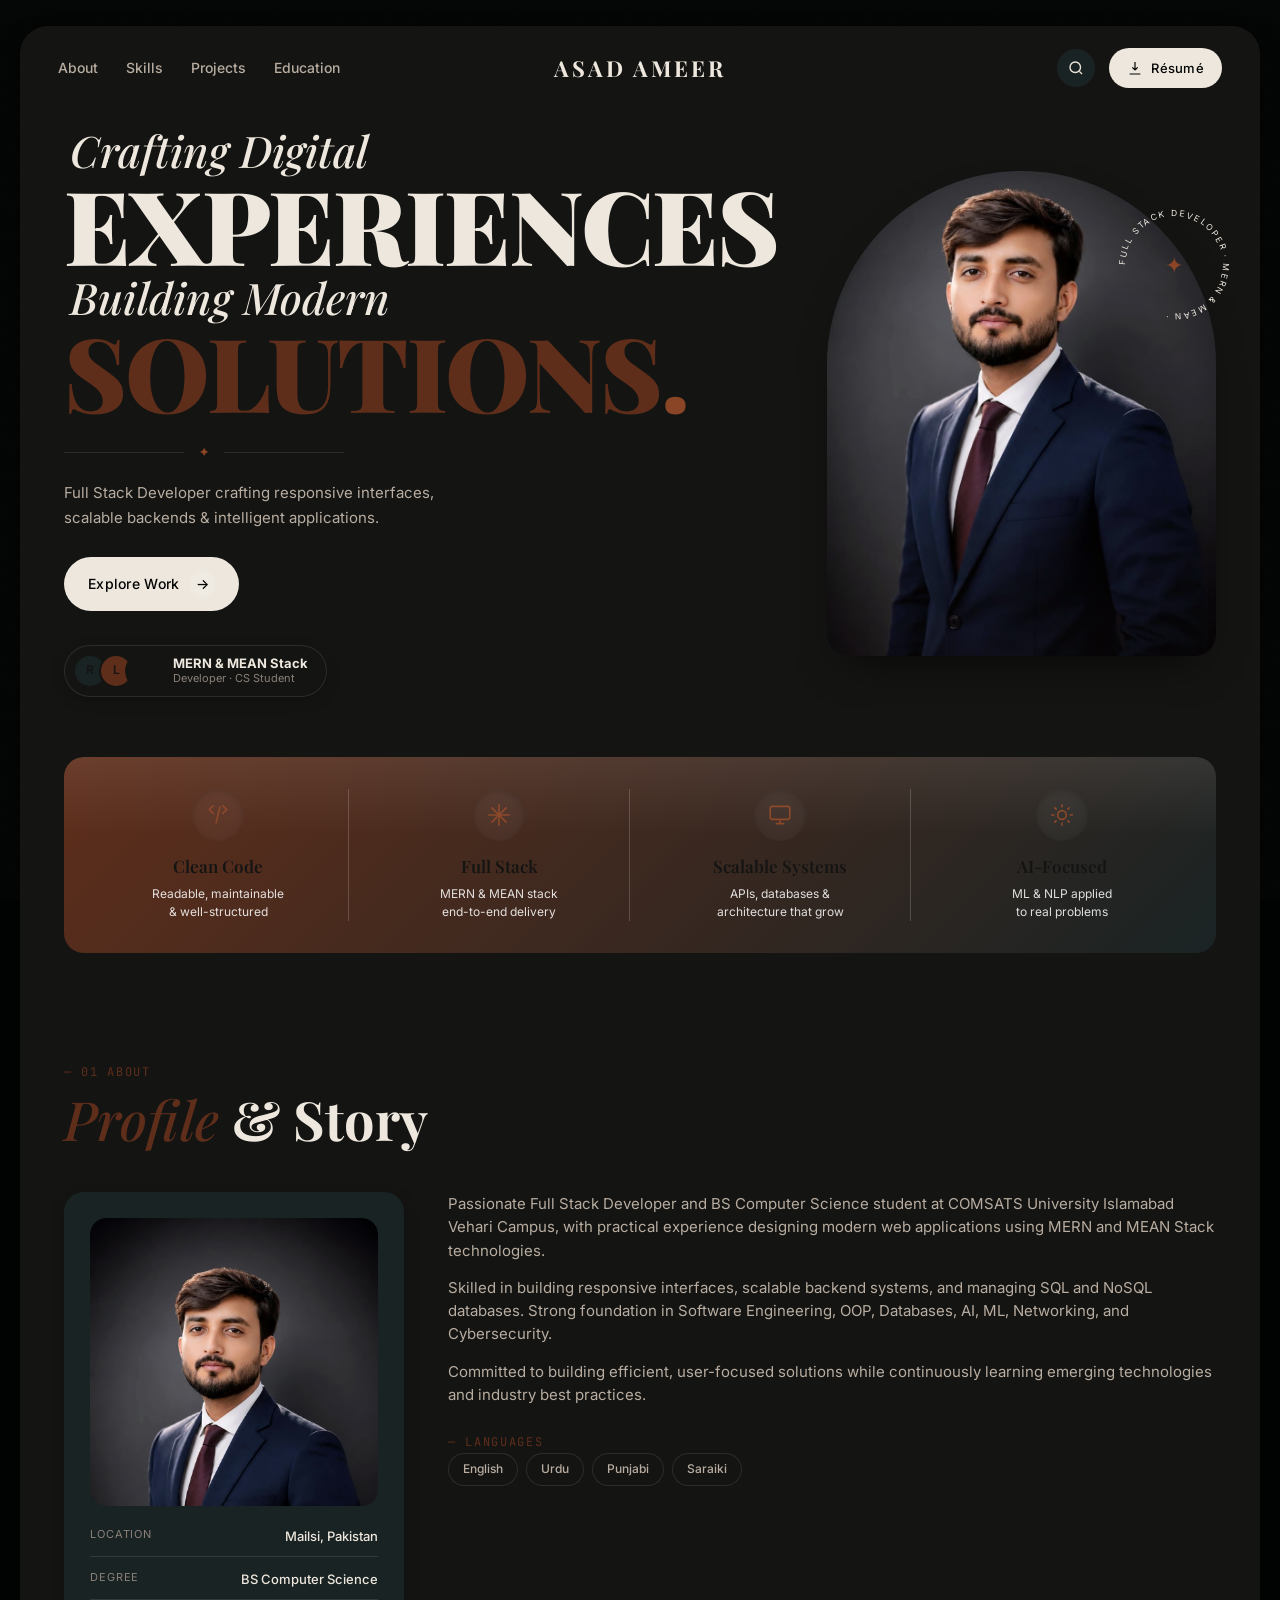
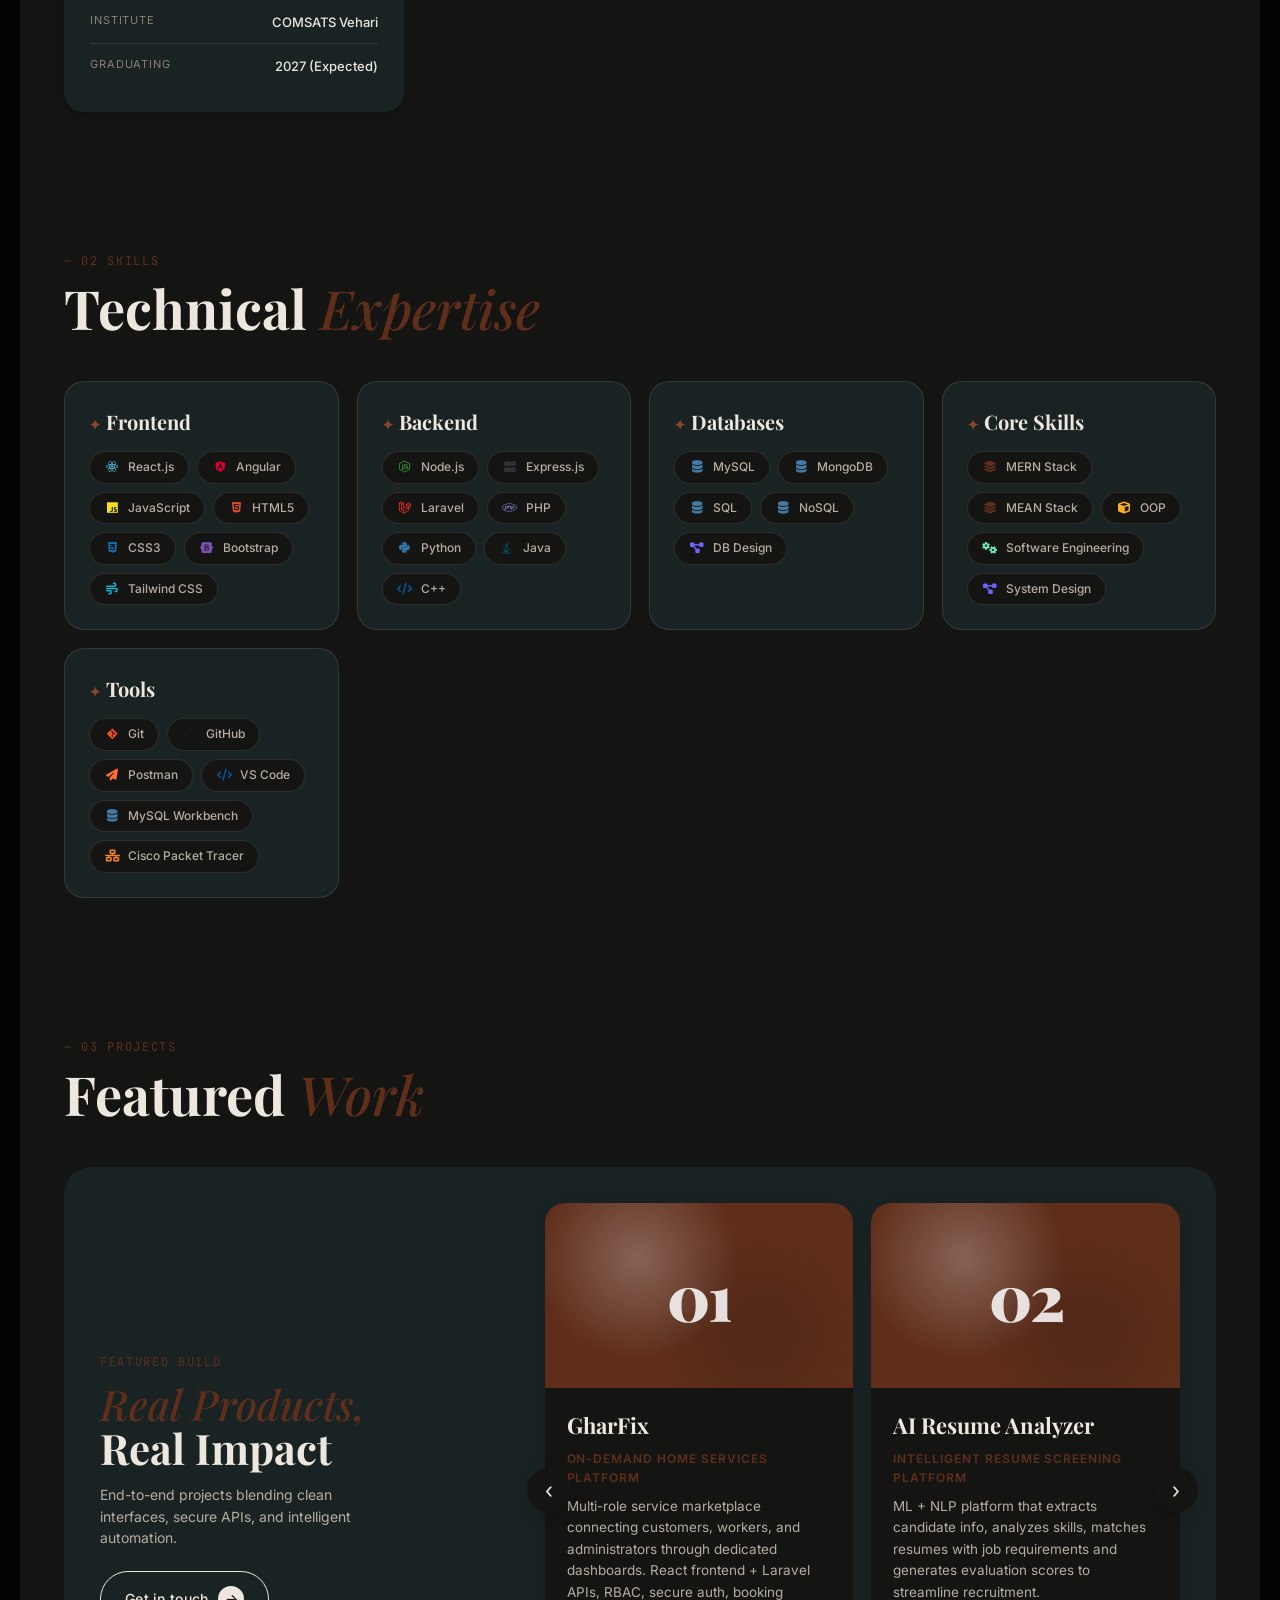
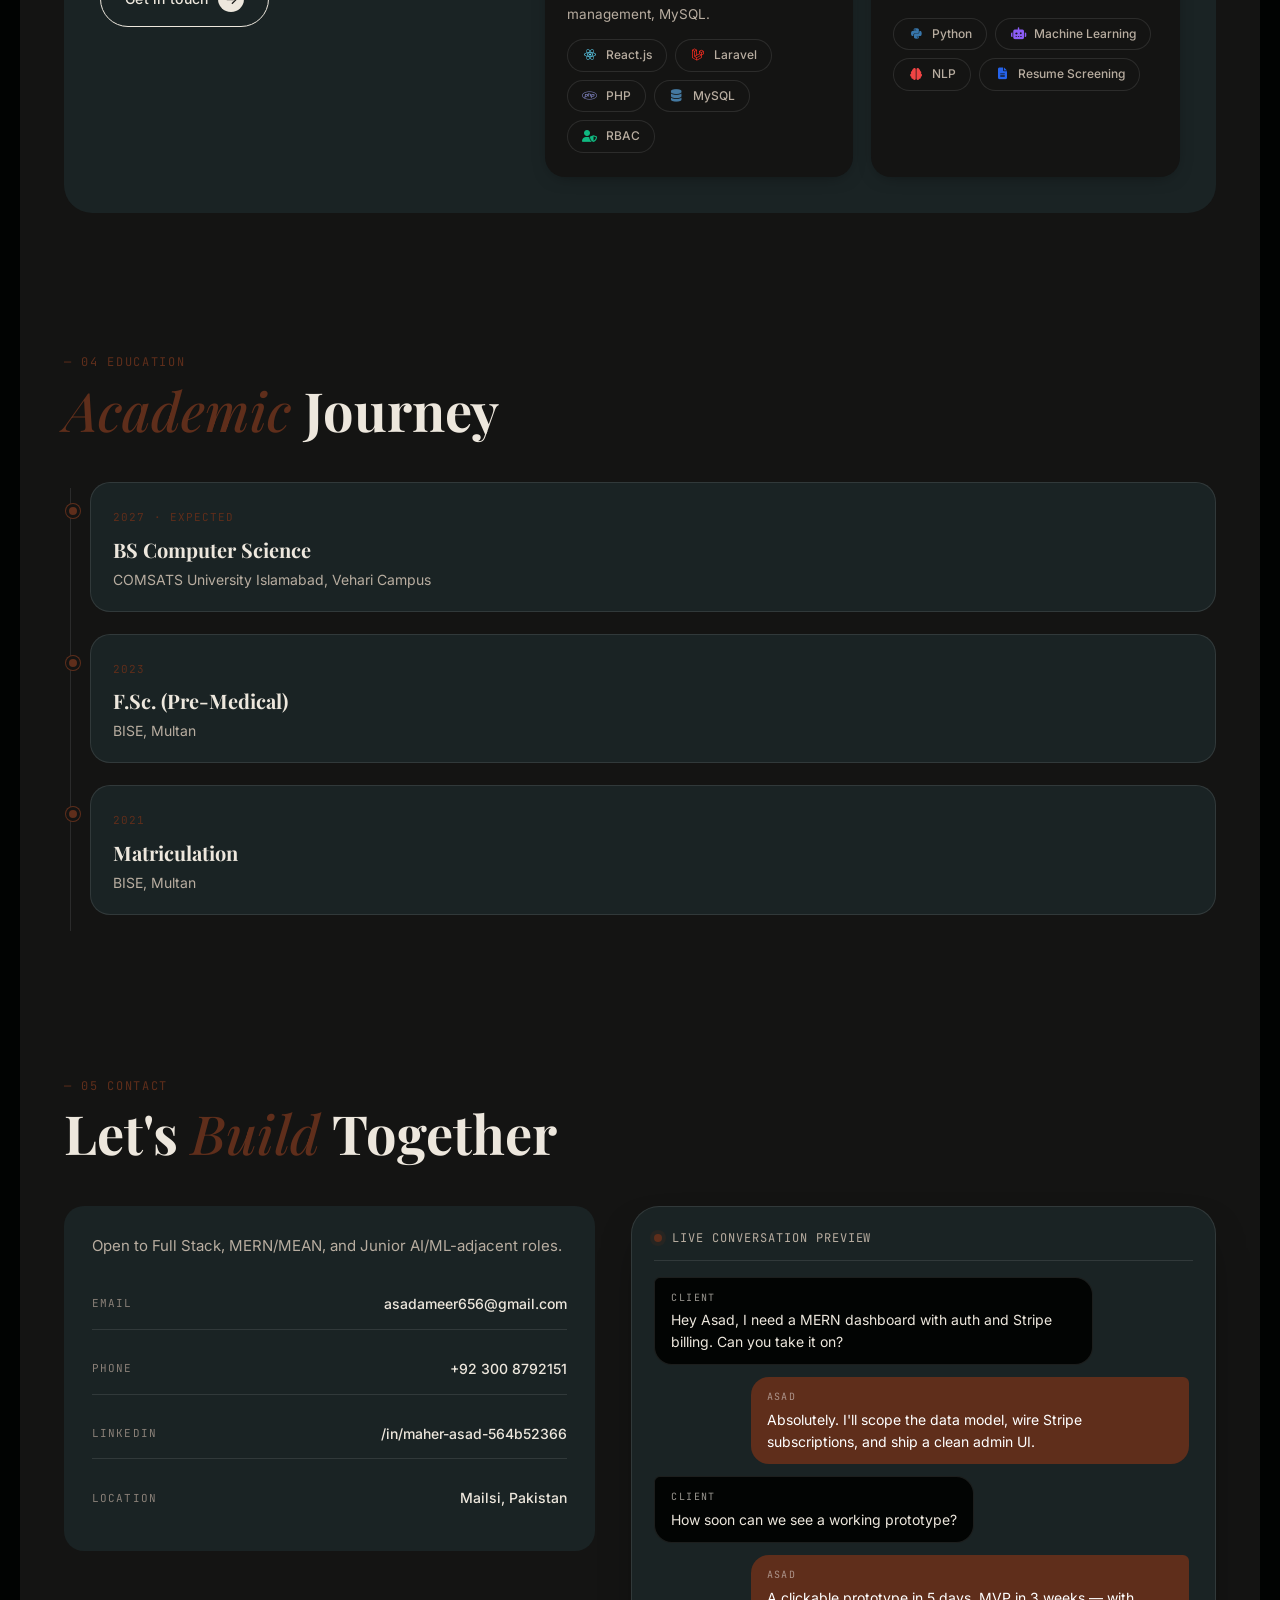
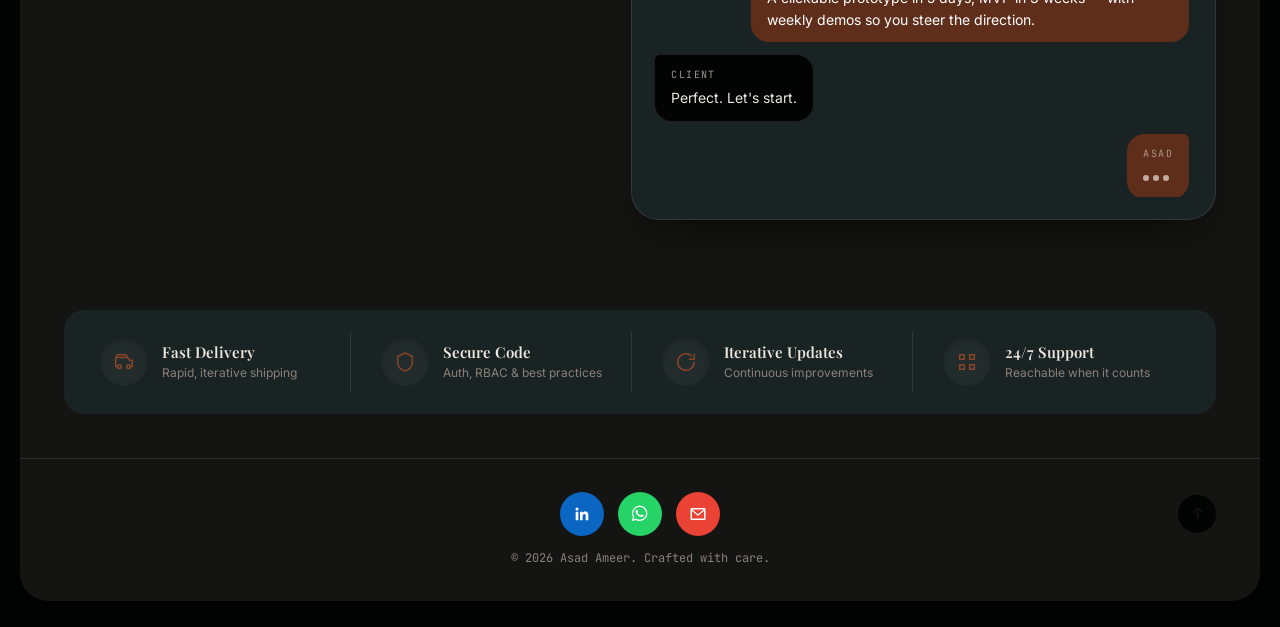
==== index.html @ 3d4239bc "Update index.html" ====
<!DOCTYPE html>
<html lang="en">
<head>
<meta charset="UTF-8">
<meta name="viewport" content="width=device-width, initial-scale=1.0">
<title>Asad Ameer — Full Stack Developer</title>
<meta name="description" content="Asad Ameer — Full Stack Developer specializing in MERN & MEAN Stack development. BS Computer Science student at COMSATS University Islamabad, Vehari Campus.">
<link rel="preconnect" href="https://fonts.googleapis.com">
<link rel="preconnect" href="https://fonts.gstatic.com" crossorigin>
<link href="https://fonts.googleapis.com/css2?family=Playfair+Display:ital,wght@0,500;0,700;0,900;1,400;1,500&family=Inter:wght@400;500;600&family=JetBrains+Mono:wght@400;500&display=swap" rel="stylesheet">
<link rel="icon" href="assets/logo.png" type="image/png">
<link rel="stylesheet" href="https://cdnjs.cloudflare.com/ajax/libs/font-awesome/6.4.0/css/all.min.css">
<link rel="stylesheet" href="style.css">
</head>
<body>

<div class="grain"></div>
<div class="scroll-progress" id="scrollProgress"></div>

<!-- OUTER FRAME (like reference) -->
<div class="frame">

  <!-- NAV -->
  <nav class="nav" id="nav">
    <ul class="nav__links nav__links--left" id="navLinks">
      <li><a href="#about" data-nav>About</a></li>
      <li><a href="#skills" data-nav>Skills</a></li>
      <li><a href="#projects" data-nav>Projects</a></li>
      <li><a href="#education" data-nav>Education</a></li>
    </ul>
    <a href="#hero" class="nav__logo">ASAD<span> </span>AMEER</a>
    <div class="nav__right">
      <a href="#contact" class="nav__icon" aria-label="Contact">
        <svg viewBox="0 0 24 24" width="18" height="18" fill="none" stroke="currentColor" stroke-width="1.8"><circle cx="11" cy="11" r="7"/><path d="m20 20-3.5-3.5"/></svg>
      </a>
      <a href="resume/Asad_Ameer_Resume.pdf" download class="nav__cta">
        <svg viewBox="0 0 24 24" width="16" height="16" fill="none" stroke="currentColor" stroke-width="1.8"><path d="M12 3v12m0 0 4-4m-4 4-4-4M4 21h16"/></svg>
        <span>Résumé</span>
      </a>
    </div>
    <button class="nav__toggle" id="navToggle" aria-label="Toggle menu">
      <span></span><span></span><span></span>
    </button>
  </nav>

  <!-- HERO -->
  <header class="hero" id="hero">
    <div class="hero__copy">
      <h1 class="hero__title" data-reveal>
        <span class="line line--italic">Crafting Digital</span>
        <span class="line line--display">EXPERIENCES</span>
        <span class="line line--italic">Building Modern</span>
        <span class="line line--display line--accent">SOLUTIONS<span class="dot">.</span></span>
      </h1>
      <div class="hero__divider">
        <span class="hero__divider-line"></span>
        <span class="hero__star">✦</span>
        <span class="hero__divider-line"></span>
      </div>
      <p class="hero__intro" data-reveal>
        Full Stack Developer crafting responsive interfaces,
        scalable backends &amp; intelligent applications.
      </p>

      <div class="hero__actions" data-reveal>
        <a href="#projects" class="btn btn--primary magnetic">
          <span>Explore Work</span>
          <span class="btn__arrow">→</span>
        </a>
      </div>

      <div class="hero__trust" data-reveal>
        <div class="hero__trust-avatars">
          <span class="avatar avatar--1">R</span>
          <span class="avatar avatar--2">L</span>
          <span class="avatar avatar--3">M</span>
        </div>
        <div class="hero__trust-text">
          <strong>MERN &amp; MEAN Stack</strong>
          <span>Developer · CS Student</span>
        </div>
      </div>
    </div>

    <div class="hero__visual" data-reveal>
      <div class="hero__arch">
        <img src="assets/hero.jpg" alt="Asad Ameer portrait">
      </div>
      <div class="hero__badge">
        <svg viewBox="0 0 200 200" width="130" height="130">
          <defs>
            <path id="circlePath" d="M100,100 m-75,0 a75,75 0 1,1 150,0 a75,75 0 1,1 -150,0"/>
          </defs>
          <text font-family="Inter, sans-serif" font-size="13" letter-spacing="3" fill="currentColor">
            <textPath href="#circlePath">FULL STACK DEVELOPER · MERN &amp; MEAN · </textPath>
          </text>
        </svg>
        <span class="hero__badge-star">✦</span>
      </div>
    </div>
  </header>

  <!-- FEATURE STRIP -->
  <section class="features">
    <div class="feature">
      <div class="feature__icon">
        <svg viewBox="0 0 24 24" width="26" height="26" fill="none" stroke="currentColor" stroke-width="1.5"><path d="M8 3 4 7l4 4M16 3l4 4-4 4M14 4l-4 16"/></svg>
      </div>
      <h4>Clean Code</h4>
      <p>Readable, maintainable<br>&amp; well-structured</p>
    </div>
    <div class="feature">
      <div class="feature__icon">
        <svg viewBox="0 0 24 24" width="26" height="26" fill="none" stroke="currentColor" stroke-width="1.5"><path d="M12 2v20M2 12h20M5 5l14 14M19 5 5 19"/></svg>
      </div>
      <h4>Full Stack</h4>
      <p>MERN &amp; MEAN stack<br>end-to-end delivery</p>
    </div>
    <div class="feature">
      <div class="feature__icon">
        <svg viewBox="0 0 24 24" width="26" height="26" fill="none" stroke="currentColor" stroke-width="1.5"><rect x="3" y="4" width="18" height="12" rx="2"/><path d="M8 20h8M12 16v4"/></svg>
      </div>
      <h4>Scalable Systems</h4>
      <p>APIs, databases &amp;<br>architecture that grow</p>
    </div>
    <div class="feature">
      <div class="feature__icon">
        <svg viewBox="0 0 24 24" width="26" height="26" fill="none" stroke="currentColor" stroke-width="1.5"><circle cx="12" cy="12" r="4"/><path d="M12 2v3M12 19v3M2 12h3M19 12h3M5 5l2 2M17 17l2 2M5 19l2-2M17 7l2-2"/></svg>
      </div>
      <h4>AI-Focused</h4>
      <p>ML &amp; NLP applied<br>to real problems</p>
    </div>
  </section>

  <main>

    <!-- ABOUT -->
    <section class="section" id="about">
      <div class="section__head" data-reveal>
        <p class="eyebrow">— 01 About</p>
        <h2 class="section__title"><em>Profile</em> &amp; Story</h2>
      </div>

      <div class="about__grid">
        <div class="about__mark" data-reveal>
          <div class="mark mark--photo">
            <img src="assets/hero.jpg" alt="Asad Ameer portrait">
          </div>
          <ul class="about__facts">
            <li><span>Location</span><strong>Mailsi, Pakistan</strong></li>
            <li><span>Degree</span><strong>BS Computer Science</strong></li>
            <li><span>Institute</span><strong>COMSATS Vehari</strong></li>
            <li><span>Graduating</span><strong>2027 (Expected)</strong></li>
          </ul>
        </div>

        <div class="about__copy" data-reveal>
          <p>
            Passionate Full Stack Developer and BS Computer Science student at
            COMSATS University Islamabad Vehari Campus, with practical experience
            designing modern web applications using MERN and MEAN Stack technologies.
          </p>
          <p>
            Skilled in building responsive interfaces, scalable backend systems,
            and managing SQL and NoSQL databases. Strong foundation in Software
            Engineering, OOP, Databases, AI, ML, Networking, and Cybersecurity.
          </p>
          <p>
            Committed to building efficient, user-focused solutions while
            continuously learning emerging technologies and industry best practices.
          </p>
          <div class="about__langs">
            <span class="eyebrow">— Languages</span>
            <div class="chips">
              <span class="chip">English</span>
              <span class="chip">Urdu</span>
              <span class="chip">Punjabi</span>
              <span class="chip">Saraiki</span>
            </div>
          </div>
        </div>
      </div>
    </section>

    <!-- SKILLS -->
    <section class="section" id="skills">
      <div class="section__head" data-reveal>
        <p class="eyebrow">— 02 Skills</p>
        <h2 class="section__title">Technical <em>Expertise</em></h2>
      </div>

      <div class="skills__grid">
        <div class="skill-card" data-reveal>
          <h3>Frontend</h3>
          <div class="chips">
            <span class="chip"><i class="fab fa-react"></i>React.js</span>
            <span class="chip"><i class="fab fa-angular"></i>Angular</span>
            <span class="chip"><i class="fab fa-js"></i>JavaScript</span>
            <span class="chip"><i class="fab fa-html5"></i>HTML5</span>
            <span class="chip"><i class="fab fa-css3-alt"></i>CSS3</span>
            <span class="chip"><i class="fab fa-bootstrap"></i>Bootstrap</span>
            <span class="chip"><i class="fas fa-wind"></i>Tailwind CSS</span>
          </div>
        </div>
        <div class="skill-card" data-reveal>
          <h3>Backend</h3>
          <div class="chips">
            <span class="chip"><i class="fab fa-node-js"></i>Node.js</span>
            <span class="chip"><i class="fas fa-server"></i>Express.js</span>
            <span class="chip"><i class="fab fa-laravel"></i>Laravel</span>
            <span class="chip"><i class="fab fa-php"></i>PHP</span>
            <span class="chip"><i class="fab fa-python"></i>Python</span>
            <span class="chip"><i class="fab fa-java"></i>Java</span>
            <span class="chip"><i class="fas fa-code"> </i>C++</span>
          </div>
        </div>
        <div class="skill-card" data-reveal>
          <h3>Databases</h3>
          <div class="chips">
            <span class="chip"><i class="fas fa-database"></i>MySQL</span>
            <span class="chip"><i class="fas fa-database"></i>MongoDB</span>
            <span class="chip"><i class="fas fa-database"></i>SQL</span>
            <span class="chip"><i class="fas fa-database"></i>NoSQL</span>
            <span class="chip"><i class="fas fa-project-diagram"></i>DB Design</span>
          </div>
        </div>
        <div class="skill-card" data-reveal>
          <h3>Core Skills</h3>
          <div class="chips">
            <span class="chip"><i class="fas fa-layer-group"></i>MERN Stack</span>
            <span class="chip"><i class="fas fa-layer-group"></i>MEAN Stack</span>
            <span class="chip"><i class="fas fa-cube"></i>OOP</span>
            <span class="chip"><i class="fas fa-cogs"></i>Software Engineering</span>
            <span class="chip"><i class="fas fa-project-diagram"></i>System Design</span>
          </div>
        </div>
        <div class="skill-card" data-reveal>
          <h3>Tools</h3>
          <div class="chips">
            <span class="chip"><i class="fab fa-git-alt"></i>Git</span>
            <span class="chip"><i class="fab fa-github"></i>GitHub</span>
            <span class="chip"><i class="fas fa-paper-plane"></i>Postman</span>
            <span class="chip"><i class="fas fa-code"></i>VS Code</span>
            <span class="chip"><i class="fas fa-database"></i>MySQL Workbench</span>
            <span class="chip"><i class="fas fa-network-wired"></i>Cisco Packet Tracer</span>
          </div>
        </div>
      </div>
    </section>

    <!-- FEATURED PROJECTS (card layout like reference) -->
    <section class="section" id="projects">
      <div class="section__head" data-reveal>
        <p class="eyebrow">— 03 Projects</p>
        <h2 class="section__title">Featured <em>Work</em></h2>
      </div>

      <div class="featured">
        <div class="featured__copy" data-reveal>
          <p class="eyebrow">Featured Build</p>
          <h3 class="featured__title"><em>Real Products,</em><br>Real Impact</h3>
          <p class="featured__desc">
            End-to-end projects blending clean interfaces, secure APIs,
            and intelligent automation.
          </p>
          <a href="#contact" class="btn btn--ghost magnetic">
            <span>Get in touch</span>
            <span class="btn__arrow">→</span>
          </a>
        </div>

        <div class="featured__carousel">
          <button class="featured__nav featured__nav--prev" aria-label="Previous">‹</button>
          <button class="featured__nav featured__nav--next" aria-label="Next">›</button>

          <div class="featured__slides">
            <article class="project-card" data-reveal>
              <div class="project-card__thumb">
                <span class="project-card__index">01</span>
              </div>
              <div class="project-card__body">
                <h4>GharFix</h4>
                <p class="project-card__tag">On-Demand Home Services Platform</p>
                <p class="project-card__desc">
                  Multi-role service marketplace connecting customers, workers, and
                  administrators through dedicated dashboards. React frontend + Laravel
                  APIs, RBAC, secure auth, booking management, MySQL.
                </p>
                <div class="chips">
                  <span class="chip"><i class="fab fa-react"></i>React.js</span>
                  <span class="chip"><i class="fab fa-laravel"></i>Laravel</span>
                  <span class="chip"><i class="fab fa-php"></i>PHP</span>
                  <span class="chip"><i class="fas fa-database"></i>MySQL</span>
                  <span class="chip"><i class="fas fa-user-shield"></i>RBAC</span>
                </div>
              </div>
            </article>

            <article class="project-card" data-reveal>
              <div class="project-card__thumb">
                <span class="project-card__index">02</span>
              </div>
              <div class="project-card__body">
                <h4>AI Resume Analyzer</h4>
                <p class="project-card__tag">Intelligent Resume Screening Platform</p>
                <p class="project-card__desc">
                  ML + NLP platform that extracts candidate info, analyzes skills,
                  matches resumes with job requirements and generates evaluation
                  scores to streamline recruitment.
                </p>
                <div class="chips">
                  <span class="chip"><i class="fab fa-python"></i>Python</span>
                  <span class="chip"><i class="fas fa-robot"></i>Machine Learning</span>
                  <span class="chip"><i class="fas fa-brain"></i>NLP</span>
                  <span class="chip"><i class="fas fa-file-alt"></i>Resume Screening</span>
                </div>
              </div>
            </article>
          </div>
        </div>
      </div>
    </section>

    <!-- EDUCATION -->
    <section class="section" id="education">
      <div class="section__head" data-reveal>
        <p class="eyebrow">— 04 Education</p>
        <h2 class="section__title"><em>Academic</em> Journey</h2>
      </div>

      <div class="timeline">
        <div class="timeline__item" data-reveal>
          <div class="timeline__dot"></div>
          <div class="timeline__card">
            <span class="timeline__year">2027 · Expected</span>
            <h3>BS Computer Science</h3>
            <p>COMSATS University Islamabad, Vehari Campus</p>
          </div>
        </div>
        <div class="timeline__item" data-reveal>
          <div class="timeline__dot"></div>
          <div class="timeline__card">
            <span class="timeline__year">2023</span>
            <h3>F.Sc. (Pre-Medical)</h3>
            <p>BISE, Multan</p>
          </div>
        </div>
        <div class="timeline__item" data-reveal>
          <div class="timeline__dot"></div>
          <div class="timeline__card">
            <span class="timeline__year">2021</span>
            <h3>Matriculation</h3>
            <p>BISE, Multan</p>
          </div>
        </div>
      </div>
    </section>

    <!-- CONTACT -->
    <section class="section" id="contact">
      <div class="section__head" data-reveal>
        <p class="eyebrow">— 05 Contact</p>
        <h2 class="section__title">Let's <em>Build</em> Together</h2>
      </div>

      <div class="contact__grid">
        <div class="contact__info" data-reveal>
          <p class="contact__lead">
            Open to Full Stack, MERN/MEAN, and Junior AI/ML-adjacent roles.
          </p>
          <a class="contact__row" href="mailto:asadameer656@gmail.com">
            <span class="contact__label">Email</span>
            <span class="contact__value">asadameer656@gmail.com</span>
          </a>
          <a class="contact__row" href="tel:+923008792151">
            <span class="contact__label">Phone</span>
            <span class="contact__value">+92 300 8792151</span>
          </a>
          <a class="contact__row" href="https://linkedin.com/in/maher-asad-564b52366" target="_blank" rel="noopener">
            <span class="contact__label">LinkedIn</span>
            <span class="contact__value">/in/maher-asad-564b52366</span>
          </a>
          <div class="contact__row contact__row--static">
            <span class="contact__label">Location</span>
            <span class="contact__value">Mailsi, Pakistan</span>
          </div>
        </div>

        <div class="chat-sim" data-reveal aria-label="Sample client conversation">
          <div class="chat-sim__header">
            <span class="chat-sim__dot"></span>
            <span class="chat-sim__title">Live conversation preview</span>
          </div>
          <div class="chat-sim__thread">
            <div class="chat-msg chat-msg--client">
              <span class="chat-msg__who">Client</span>
              <p>Hey Asad, I need a MERN dashboard with auth and Stripe billing. Can you take it on?</p>
            </div>
            <div class="chat-msg chat-msg--asad">
              <span class="chat-msg__who">Asad</span>
              <p>Absolutely. I'll scope the data model, wire Stripe subscriptions, and ship a clean admin UI.</p>
            </div>
            <div class="chat-msg chat-msg--client">
              <span class="chat-msg__who">Client</span>
              <p>How soon can we see a working prototype?</p>
            </div>
            <div class="chat-msg chat-msg--asad">
              <span class="chat-msg__who">Asad</span>
              <p>A clickable prototype in 5 days, MVP in 3 weeks — with weekly demos so you steer the direction.</p>
            </div>
            <div class="chat-msg chat-msg--client">
              <span class="chat-msg__who">Client</span>
              <p>Perfect. Let's start.</p>
            </div>
            <div class="chat-msg chat-msg--asad chat-msg--typing">
              <span class="chat-msg__who">Asad</span>
              <p><span class="dot"></span><span class="dot"></span><span class="dot"></span></p>
            </div>
          </div>
        </div>
      </div>
    </section>

  </main>

  <!-- BOTTOM SERVICES STRIP (mirrors reference) -->
  <section class="services">
    <div class="service">
      <div class="service__icon">
        <svg viewBox="0 0 24 24" width="22" height="22" fill="none" stroke="currentColor" stroke-width="1.6"><path d="M3 7h13l2 3h3v7h-2M3 7v10h2M3 7l2-3h9l2 3"/><circle cx="7" cy="17" r="2"/><circle cx="17" cy="17" r="2"/></svg>
      </div>
      <div>
        <strong>Fast Delivery</strong>
        <span>Rapid, iterative shipping</span>
      </div>
    </div>
    <div class="service">
      <div class="service__icon">
        <svg viewBox="0 0 24 24" width="22" height="22" fill="none" stroke="currentColor" stroke-width="1.6"><path d="M12 2 4 6v6c0 5 3.5 8.5 8 10 4.5-1.5 8-5 8-10V6l-8-4z"/></svg>
      </div>
      <div>
        <strong>Secure Code</strong>
        <span>Auth, RBAC &amp; best practices</span>
      </div>
    </div>
    <div class="service">
      <div class="service__icon">
        <svg viewBox="0 0 24 24" width="22" height="22" fill="none" stroke="currentColor" stroke-width="1.6"><path d="M21 12a9 9 0 1 1-3-6.7M21 3v6h-6"/></svg>
      </div>
      <div>
        <strong>Iterative Updates</strong>
        <span>Continuous improvements</span>
      </div>
    </div>
    <div class="service">
      <div class="service__icon">
        <svg viewBox="0 0 24 24" width="22" height="22" fill="none" stroke="currentColor" stroke-width="1.6"><path d="M4 4h5v5H4zM15 4h5v5h-5zM4 15h5v5H4zM15 15h5v5h-5z"/></svg>
      </div>
      <div>
        <strong>24/7 Support</strong>
        <span>Reachable when it counts</span>
      </div>
    </div>
  </section>

  <footer class="footer">
      <div class="footer__inner">
      <a href="#hero" class="nav__logo"><span> </span></a>
      <div class="footer__social">
        <a href="https://linkedin.com/in/maher-asad-564b52366" target="_blank" rel="noopener" aria-label="LinkedIn" class="social social--linkedin">
          <svg viewBox="0 0 24 24" width="18" height="18" fill="currentColor"><path d="M20.45 20.45h-3.55v-5.57c0-1.33-.02-3.03-1.85-3.03-1.86 0-2.15 1.45-2.15 2.94v5.66H9.35V9h3.41v1.56h.05c.48-.9 1.64-1.85 3.37-1.85 3.6 0 4.27 2.37 4.27 5.46v6.28zM5.34 7.43a2.06 2.06 0 1 1 0-4.12 2.06 2.06 0 0 1 0 4.12zM7.12 20.45H3.56V9h3.56v11.45z"/></svg>
        </a>
        <a href="https://wa.me/923008792151" target="_blank" rel="noopener" aria-label="WhatsApp" class="social social--whatsapp">
          <i class="fab fa-whatsapp" aria-hidden="true"></i>
        </a>
        <a href="mailto:asadameer656@gmail.com" aria-label="Email" class="social social--email">
          <svg viewBox="0 0 24 24" width="18" height="18" fill="currentColor"><path d="M2 5.5A1.5 1.5 0 0 1 3.5 4h17A1.5 1.5 0 0 1 22 5.5v13a1.5 1.5 0 0 1-1.5 1.5h-17A1.5 1.5 0 0 1 2 18.5v-13zm2.2.5 7.8 6.2L19.8 6H4.2zM20 8.1l-7.4 5.9a1 1 0 0 1-1.2 0L4 8.1V18h16V8.1z"/></svg>
        </a>
      </div>
      <button class="to-top" id="toTop" aria-label="Back to top">↑</button>
    </div>
    <p class="footer__copy">© <span id="year"></span> Asad Ameer. Crafted with care.</p>
  </footer>

</div>

<script src="Script.js"></script>
</body>
</html>
---- style.css ----
/* ===========================================================
   Asad Ameer — Portfolio (Nexora-inspired warm editorial)
   =========================================================== */

*,*::before,*::after{box-sizing:border-box;margin:0;padding:0}
html{scroll-behavior:smooth;-webkit-text-size-adjust:100%}

:root{
  /* Palette (warm cream / beige / cocoa) */
  --page:#020403;         /* outer sandy tone */
  --frame:#141413;        /* inner cream card */
  --frame-2:#1A2324;      /* alt cream */
  --ink:#ede7dd;          /* deep cocoa text */
  --ink-soft:#b8ada0;
  --muted:#8a8078;
  --line:rgba(255,255,255,0.10);
  --band:#5F2E1B;         /* tan feature band */
  --band-2:#1A2324;
  --accent:#5F2E1B;       /* warm bronze */
  --accent-2:#8a4526;     /* copper highlight */
  --dark:#020403;         /* button/pill */
  --white:#ffffff;
  --shadow-sm:0 4px 18px -8px rgba(0,0,0,.55);
  --shadow-md:0 20px 45px -20px rgba(0,0,0,.7);
  --radius:20px;
  --radius-lg:28px;
  --f-display:'Playfair Display', serif;
  --f-body:'Inter', system-ui, sans-serif;
  --f-mono:'JetBrains Mono', monospace;
}

body{
  font-family:var(--f-body);
  color:var(--ink);
  background:var(--page);
  line-height:1.55;
  -webkit-font-smoothing:antialiased;
  overflow-x:hidden;
}

img{max-width:100%;display:block}
a{color:inherit;text-decoration:none}
button{font:inherit;cursor:pointer;border:0;background:none;color:inherit}

/* ---- global grain + scroll bar ---- */
.grain{
  position:fixed;inset:0;pointer-events:none;z-index:1;opacity:.12;mix-blend-mode:screen;
  background-image:url("data:image/svg+xml;utf8,<svg xmlns='http://www.w3.org/2000/svg' width='240' height='240'><filter id='n'><feTurbulence type='fractalNoise' baseFrequency='0.9' numOctaves='2' stitchTiles='stitch'/><feColorMatrix values='0 0 0 0 0.35 0 0 0 0 0.25 0 0 0 0 0.15 0 0 0 0.18 0'/></filter><rect width='100%25' height='100%25' filter='url(%23n)'/></svg>");
}
.scroll-progress{
  position:fixed;top:0;left:0;height:3px;width:0;
  background:linear-gradient(90deg,var(--accent),var(--accent-2));
  z-index:100;transition:width .1s linear;
}

/* ==================== FRAME ==================== */
.frame{
  position:relative;
  max-width:1240px;
  margin:26px auto;
  background:var(--frame);
  border-radius:var(--radius-lg);
  box-shadow:var(--shadow-md);
  overflow:hidden;
  z-index:2;
}

/* ==================== NAV ==================== */
.nav{
  position:relative;
  display:grid;
  grid-template-columns:1fr auto 1fr;
  align-items:center;
  padding:22px 38px;
  gap:16px;
}
.nav__logo{
  font-family:var(--f-display);
  font-weight:700;
  font-size:22px;
  letter-spacing:.14em;
  color:var(--ink);
  white-space:nowrap;
}
.nav__logo span{color:var(--accent-2)}
.nav__links{
  list-style:none;display:flex;gap:28px;
  font-size:14px;font-weight:500;color:var(--ink-soft);
}
.nav__links--left{justify-self:start}
.nav__links a{position:relative;padding:6px 0;transition:color .25s}
.nav__links a:hover{color:var(--accent)}
.nav__links a::after{
  content:"";position:absolute;left:0;bottom:0;height:1px;width:0;background:var(--accent);
  transition:width .3s ease;
}
.nav__links a:hover::after{width:100%}

.nav__right{justify-self:end;display:flex;align-items:center;gap:14px}
.nav__icon{
  width:38px;height:38px;border-radius:50%;
  display:grid;place-items:center;
  background:var(--frame-2);color:var(--ink);
  transition:transform .25s, background .25s;
}
.nav__icon:hover{background:var(--dark);color:var(--frame);transform:scale(1.05)}
.nav__cta{
  display:inline-flex;align-items:center;gap:8px;
  padding:10px 18px;border-radius:999px;
  background:var(--ink);color:var(--dark);
  font-size:13px;font-weight:500;letter-spacing:.02em;
  transition:transform .25s, background .25s, color .25s;
}
.nav__cta:hover{background:var(--accent);color:var(--frame);transform:translateY(-2px)}

.nav__toggle{display:none;flex-direction:column;gap:4px;width:30px}
.nav__toggle span{height:2px;background:var(--ink);border-radius:2px;transition:.3s}

/* ==================== HERO ==================== */
.hero{
  position:relative;
  display:grid;
  grid-template-columns:1.05fr 1fr;
  gap:40px;
  padding:20px 44px 60px;
  align-items:center;
}
.hero__copy{padding-right:10px;position:relative;z-index:2}
.hero__title{
  font-family:var(--f-display);
  color:var(--ink);
  line-height:.95;
  display:flex;flex-direction:column;gap:4px;
}
.hero__title .line{display:block}
.hero__title .line--italic{
  font-style:italic;font-weight:500;font-size:clamp(28px,3.4vw,44px);
  color:var(--ink);
  padding-left:6px;
}
.hero__title .line--display{
  font-weight:900;font-size:clamp(56px,8vw,104px);
  letter-spacing:-.02em;
  color:var(--ink);
}
.hero__title .line--accent{color:var(--accent)}
.hero__title .dot{color:var(--accent-2)}

.hero__divider{display:flex;align-items:center;gap:14px;margin:22px 0 18px;max-width:280px}
.hero__divider-line{flex:1;height:1px;background:var(--line)}
.hero__star{color:var(--accent-2);font-size:14px}

.hero__intro{
  color:var(--ink-soft);font-size:15px;max-width:380px;line-height:1.65;
}
.hero__actions{margin-top:26px;display:flex;gap:12px;flex-wrap:wrap}

.hero__trust{
  margin-top:34px;display:inline-flex;align-items:center;gap:14px;
  background:var(--frame);border:1px solid var(--line);
  padding:8px 18px 8px 8px;border-radius:999px;box-shadow:var(--shadow-sm);
}
.hero__trust-avatars{display:flex}
.avatar{
  width:34px;height:34px;border-radius:50%;
  display:grid;place-items:center;
  font-size:12px;font-weight:600;color:var(--frame);
  border:2px solid var(--frame);margin-left:-8px;
}
.avatar:first-child{margin-left:0}
.avatar--1{background:#1A2324}
.avatar--2{background:#5F2E1B}
.avatar--3{background:#141413}
.hero__trust-text{display:flex;flex-direction:column;line-height:1.2}
.hero__trust-text strong{font-size:13px;color:var(--ink)}
.hero__trust-text span{font-size:11px;color:var(--muted)}

/* Hero visual — arch image */
.hero__visual{position:relative;display:flex;justify-content:center;align-items:center}
.hero__arch{
  width:100%;max-width:440px;aspect-ratio:4/5;
  border-radius:220px 220px 24px 24px;
  overflow:hidden;
  background:var(--frame-2);
  box-shadow:var(--shadow-md);
  position:relative;
}
.hero__arch::before{
  content:"";position:absolute;inset:0;
  background:linear-gradient(180deg,transparent 60%,rgba(43,29,19,.15));
  z-index:1;
}
.hero__arch img{width:100%;height:100%;object-fit:cover}

.hero__badge{
  position:absolute;top:6%;right:-6%;
  color:var(--ink);
  display:grid;place-items:center;
  animation:spin 22s linear infinite;
}
.hero__badge-star{
  position:absolute;font-size:22px;color:var(--accent-2);
  animation:spin 22s linear infinite reverse;
}
@keyframes spin{to{transform:rotate(360deg)}}

/* ==================== BUTTONS ==================== */
.btn{
  position:relative;display:inline-flex;align-items:center;gap:10px;
  padding:14px 24px;border-radius:999px;
  font-size:14px;font-weight:500;letter-spacing:.02em;
  transition:transform .3s ease, background .3s, color .3s;
}
.btn__arrow{
  display:inline-grid;place-items:center;
  width:26px;height:26px;border-radius:50%;
  background:rgba(255,255,255,.15);
  transition:transform .3s;
}
.btn:hover .btn__arrow{transform:translateX(4px)}
.btn--primary{background:var(--ink);color:var(--dark)}
.btn--primary:hover{background:var(--accent);color:var(--frame);transform:translateY(-2px)}
.btn--ghost{
  background:transparent;color:var(--ink);
  border:1px solid var(--ink);
}
.btn--ghost .btn__arrow{background:var(--ink);color:var(--frame)}
.btn--ghost:hover{background:var(--ink);color:var(--frame)}

/* ==================== FEATURES STRIP ==================== */
.features{
  margin:0 44px 40px;
  background:linear-gradient(135deg,var(--band),var(--band-2));
  color:var(--frame);
  border-radius:var(--radius);
  padding:32px 24px;
  display:grid;grid-template-columns:repeat(4,1fr);
  gap:20px;
  position:relative;
}
.features::after{
  content:"";position:absolute;inset:0;pointer-events:none;
  background:linear-gradient(180deg,rgba(255,255,255,.08),transparent 40%);
  border-radius:inherit;
}
.feature{
  text-align:center;padding:0 10px;
  border-right:1px solid rgba(255,255,255,.18);
}
.feature:last-child{border-right:none}
.feature__icon{
  width:52px;height:52px;margin:0 auto 12px;
  display:grid;place-items:center;
  background:rgba(255,255,255,0.04);
  border-radius:50%;
  color:var(--accent-2);
  box-shadow:inset 0 2px 6px rgba(0,0,0,0.18);
}
.feature h4{
  font-family:var(--f-display);font-weight:600;font-size:17px;margin-bottom:6px;
}
.feature p{font-size:12px;color:rgba(255,255,255,.85);line-height:1.5}

/* ==================== SECTIONS ==================== */
.section{padding:70px 44px;position:relative}
.section__head{margin-bottom:44px;text-align:left}
.eyebrow{
  font-family:var(--f-mono);
  font-size:12px;
  letter-spacing:.14em;
  color:var(--accent);
  text-transform:uppercase;
  margin-bottom:10px;
}
.section__title{
  font-family:var(--f-display);
  font-size:clamp(34px,4.5vw,54px);
  font-weight:700;
  color:var(--ink);
  line-height:1.05;
}
.section__title em{font-style:italic;font-weight:500;color:var(--accent)}

/* ---- ABOUT ---- */
.about__grid{display:grid;grid-template-columns:340px 1fr;gap:44px;align-items:start}
.about__mark{background:var(--frame-2);border-radius:var(--radius);padding:26px;box-shadow:var(--shadow-sm)}
.mark{
  width:100%;aspect-ratio:1;
  background:linear-gradient(135deg,var(--accent),var(--accent-2));
  border-radius:calc(var(--radius) - 4px);
  display:grid;place-items:center;color:var(--frame);
  font-family:var(--f-display);font-weight:900;font-size:96px;letter-spacing:-.04em;
  margin-bottom:20px;position:relative;overflow:hidden;
}
.mark::after{
  content:"";position:absolute;inset:-40%;
  background:radial-gradient(circle,rgba(255,255,255,.35),transparent 60%);
  animation:spin 14s linear infinite;
}
.mark--photo{background:none;padding:0}
.mark--photo img{width:100%;height:100%;object-fit:cover;border-radius:calc(var(--radius) - 4px);display:block}
.mark--photo::after{display:none}
.mark__initials{position:relative;z-index:1}
.about__facts{list-style:none;display:flex;flex-direction:column;gap:12px}
.about__facts li{
  display:flex;justify-content:space-between;font-size:13px;
  padding-bottom:10px;border-bottom:1px solid var(--line);
}
.about__facts li:last-child{border-bottom:0}
.about__facts span{color:var(--muted);text-transform:uppercase;letter-spacing:.08em;font-size:11px}
.about__facts strong{color:var(--ink);font-weight:500;text-align:right}
.about__copy p{color:var(--ink-soft);margin-bottom:14px;font-size:15px}
.about__langs{margin-top:22px}
.about__langs .eyebrow{margin-bottom:10px}

.chips{display:flex;flex-wrap:wrap;gap:8px}
.chip{
  padding:6px 14px;border-radius:999px;
  background:var(--frame);border:1px solid var(--line);
  font-size:12px;color:var(--ink-soft);font-weight:500;
  transition:.25s;
}
.chip i{margin-right:8px;font-size:12px;display:inline-block;width:16px;text-align:center}

.chip i{margin-right:8px;font-size:12px;display:inline-block;width:16px;text-align:center}

/* Brand colors for chip icons */
.chip .fa-react{color:#61DAFB}
.chip .fa-angular{color:#DD0031}
.chip .fa-js{color:#F7DF1E}
.chip .fa-html5{color:#E34F26}
.chip .fa-css3-alt{color:#1572B6}
.chip .fa-bootstrap{color:#7952B3}
.chip .fa-wind{color:#06B6D4} /* Tailwind */
.chip .fa-node-js{color:#339933}
.chip .fa-server{color:#333333} /* Express */
.chip .fa-laravel{color:#FF2D20}
.chip .fa-php{color:#777BB4}
.chip .fa-python{color:#3776AB}
.chip .fa-java{color:#007396}
.chip .fa-code{color:#00599C} /* C++ */
.chip .fa-database{color:#4479A1} /* MySQL / DB */
.chip .fa-project-diagram{color:#6C63FF}
.chip .fa-layer-group{color:var(--accent)}
.chip .fa-cube{color:#FFB020}
.chip .fa-cogs{color:#6EE7B7}
.chip .fa-git-alt{color:#F34F29}
.chip .fa-github{color:#181717}
.chip .fa-paper-plane{color:#FF6C37} /* Postman */
.chip .fa-network-wired{color:#F58220} /* Cisco */
.chip .fa-robot{color:#8B5CF6}
.chip .fa-brain{color:#EF4444}
.chip .fa-file-alt{color:#2563EB}
.chip .fa-user-shield{color:#10B981}

/* Ensure icon color stays visible on dark chip background */
.chip{color:var(--ink-soft)}
.chip i{opacity:1}
.chip:hover{background:var(--dark);color:var(--frame);border-color:var(--dark)}

/* ---- SKILLS ---- */
.skills__grid{
  display:grid;
  grid-template-columns:repeat(auto-fit,minmax(240px,1fr));
  gap:18px;
}
.skill-card{
  background:var(--frame-2);
  border:1px solid var(--line);
  border-radius:var(--radius);
  padding:24px;
  transition:transform .3s, box-shadow .3s, background .3s;
}
.skill-card:hover{transform:translateY(-6px);box-shadow:var(--shadow-md);background:var(--frame)}
.skill-card h3{
  font-family:var(--f-display);font-weight:700;font-size:20px;margin-bottom:14px;color:var(--ink);
}
.skill-card h3::before{
  content:"✦ ";color:var(--accent-2);font-size:14px;margin-right:2px;
}

/* ---- FEATURED PROJECTS ---- */
.featured{
  background:var(--frame-2);
  border-radius:var(--radius-lg);
  padding:36px;
  display:grid;grid-template-columns:.9fr 1.4fr;gap:36px;
  align-items:center;position:relative;
}
.featured__copy .featured__title{
  font-family:var(--f-display);font-size:clamp(30px,3.4vw,42px);
  line-height:1.05;margin:8px 0 14px;color:var(--ink);font-weight:700;
}
.featured__copy .featured__title em{font-style:italic;font-weight:500;color:var(--accent)}
.featured__copy .featured__desc{color:var(--ink-soft);font-size:14px;margin-bottom:22px;max-width:280px}

.featured__carousel{position:relative}
.featured__nav{
  position:absolute;top:50%;transform:translateY(-50%);
  width:44px;height:44px;border-radius:50%;
  background:var(--frame);color:var(--ink);
  display:grid;place-items:center;font-size:22px;
  box-shadow:var(--shadow-sm);z-index:3;
  transition:.25s;
}
.featured__nav:hover{background:var(--dark);color:var(--frame)}
.featured__nav--prev{left:-18px}
.featured__nav--next{right:-18px}
.featured__slides{
  display:grid;grid-template-columns:1fr 1fr;gap:18px;
}

.project-card{
  background:var(--frame);border-radius:var(--radius);
  overflow:hidden;box-shadow:var(--shadow-sm);
  display:flex;flex-direction:column;
  transition:transform .3s;
}
.project-card:hover{transform:translateY(-4px)}
.project-card__thumb{
  aspect-ratio:5/3;
  background:linear-gradient(135deg,var(--band) 0%,var(--accent) 100%);
  position:relative;display:grid;place-items:center;
}
.project-card__thumb::before{
  content:"";position:absolute;inset:0;
  background:
    radial-gradient(circle at 30% 30%,rgba(255,255,255,.25),transparent 40%),
    radial-gradient(circle at 70% 70%,rgba(0,0,0,.15),transparent 45%);
}
.project-card__index{
  position:relative;z-index:1;
  font-family:var(--f-display);font-weight:900;font-size:64px;color:rgba(255,255,255,.85);
  letter-spacing:-.03em;
}
.project-card__body{padding:20px 22px 24px;display:flex;flex-direction:column;gap:8px}
.project-card__body h4{font-family:var(--f-display);font-size:22px;font-weight:700;color:var(--ink)}
.project-card__tag{font-size:12px;color:var(--accent);text-transform:uppercase;letter-spacing:.08em;font-weight:600}
.project-card__desc{color:var(--ink-soft);font-size:13.5px;line-height:1.6}
.project-card .chips{margin-top:6px}

/* ---- EDUCATION timeline ---- */
.timeline{position:relative;padding-left:26px}
.timeline::before{
  content:"";position:absolute;left:6px;top:6px;bottom:6px;width:1px;background:var(--line);
}
.timeline__item{position:relative;padding-bottom:22px}
.timeline__dot{
  position:absolute;left:-24px;top:22px;
  width:14px;height:14px;border-radius:50%;
  background:var(--accent);border:3px solid var(--frame);box-shadow:0 0 0 1px var(--accent);
}
.timeline__card{
  background:var(--frame-2);border-radius:var(--radius);padding:20px 22px;
  border:1px solid var(--line);
}
.timeline__year{
  font-family:var(--f-mono);font-size:11px;color:var(--accent);
  text-transform:uppercase;letter-spacing:.1em;
}
.timeline__card h3{font-family:var(--f-display);font-size:20px;margin:6px 0 4px;color:var(--ink)}
.timeline__card p{color:var(--ink-soft);font-size:14px}

/* ---- CONTACT ---- */
.contact__grid{display:grid;grid-template-columns:1fr 1.1fr;gap:36px;align-items:start}
.contact__info{
  background:var(--frame-2);border-radius:var(--radius);
  padding:28px;display:flex;flex-direction:column;gap:14px;
}
.contact__lead{color:var(--ink-soft);font-size:15px;margin-bottom:8px}
.contact__row{
  display:flex;justify-content:space-between;align-items:center;
  padding:14px 0;border-bottom:1px solid var(--line);
  transition:color .25s;
}
.contact__row:last-child{border-bottom:none}
.contact__row:hover{color:var(--accent)}
.contact__label{font-family:var(--f-mono);font-size:11px;color:var(--muted);text-transform:uppercase;letter-spacing:.1em}
.contact__value{font-size:14px;font-weight:500}

.contact__form{
  background:var(--frame-2);border-radius:var(--radius);padding:28px;
  display:flex;flex-direction:column;gap:18px;
}
.field{position:relative}
.field input,.field textarea{
  width:100%;padding:16px 14px 8px;
  background:var(--frame);border:1px solid var(--line);border-radius:12px;
  font:inherit;color:var(--ink);transition:border .25s;
  resize:vertical;
}
.field input:focus,.field textarea:focus{outline:none;border-color:var(--accent)}
.field label{
  position:absolute;left:14px;top:14px;
  font-size:14px;color:var(--muted);pointer-events:none;
  transition:.2s;
}
.field input:focus+label,
.field input:not(:placeholder-shown)+label,
.field textarea:focus+label,
.field textarea:not(:placeholder-shown)+label{
  top:4px;font-size:10px;color:var(--accent);text-transform:uppercase;letter-spacing:.08em;
}
.field__error{color:#b0492e;font-size:12px;margin-top:4px;display:block;min-height:14px}
.field__status{color:var(--accent);font-size:13px;text-align:center;margin-top:4px}

/* ==================== SERVICES BOTTOM STRIP ==================== */
.services{
  margin:20px 44px 44px;
  background:var(--frame-2);
  border-radius:var(--radius);
  padding:22px;
  display:grid;grid-template-columns:repeat(4,1fr);gap:16px;
}
.service{
  display:flex;align-items:center;gap:14px;
  padding:6px 14px;
  border-right:1px solid var(--line);
}
.service:last-child{border-right:none}
.service__icon{
  width:48px;height:48px;border-radius:50%;
  background:rgba(255,255,255,0.04);color:var(--accent-2);
  display:grid;place-items:center;flex-shrink:0;box-shadow:inset 0 2px 6px rgba(0,0,0,0.18);
}
.service strong{display:block;font-family:var(--f-display);font-size:15px;color:var(--ink);font-weight:600}
.service span{display:block;font-size:12px;color:var(--muted)}

/* ==================== FOOTER ==================== */
.footer{padding:20px 44px 34px;border-top:1px solid var(--line)}
.footer__inner{display:flex;justify-content:space-between;align-items:center;gap:16px;padding:16px 0;position:relative}
.footer__social{display:flex;gap:10px;position:absolute;left:50%;top:50%;transform:translate(-50%,-50%);gap:14px}
.social{
  width:38px;height:38px;border-radius:50%;
  background:var(--frame-2);color:var(--ink);
  display:grid;place-items:center;
  transition:.25s;
}
.social:hover{background:var(--accent);color:var(--frame);transform:translateY(-2px)}

/* Brand-colored social buttons */
.social--linkedin{background:#0A66C2;color:#fff}
.social--whatsapp{background:#25D366;color:#fff}
.social--email{background:#EA4335;color:#fff}

.social{width:44px;height:44px}
.social i{font-size:18px;line-height:1}

.footer__phone{display:none}

.footer__phone{margin-left:12px;color:var(--ink-soft);font-size:14px;font-weight:600}
.to-top{
  width:38px;height:38px;border-radius:50%;
  background:var(--dark);color:var(--frame);font-size:16px;
}
.to-top:hover{background:var(--accent)}
.footer__copy{text-align:center;color:var(--muted);font-size:12px;font-family:var(--f-mono)}

/* ==================== REVEAL ==================== */
[data-reveal]{opacity:0;transform:translateY(20px);transition:opacity .8s ease, transform .8s ease}
[data-reveal].is-visible{opacity:1;transform:none}

/* ==================== RESPONSIVE ==================== */
@media (max-width:960px){
  .frame{margin:12px;border-radius:22px}
  .nav{grid-template-columns:auto 1fr auto;padding:18px 22px}
  .nav__links{
    position:absolute;top:100%;left:0;right:0;
    background:var(--frame);flex-direction:column;gap:0;
    padding:0;max-height:0;overflow:hidden;transition:max-height .35s;
    border-top:1px solid var(--line);
  }
  .nav__links.is-open{max-height:400px;padding:14px 22px}
  .nav__links li{padding:10px 0;border-bottom:1px solid var(--line)}
  .nav__links li:last-child{border-bottom:none}
  .nav__links--left{justify-self:auto}
  .nav__toggle{display:flex;order:-1}
  .nav__right{gap:8px}
  .nav__cta span{display:none}
  .nav__cta{padding:10px 12px}

  .hero{grid-template-columns:1fr;padding:12px 22px 40px;gap:30px;text-align:left}
  .hero__visual{order:-1}
  .hero__arch{max-width:340px}
  .hero__badge{right:0;top:0}

  .features{margin:0 16px 30px;grid-template-columns:repeat(2,1fr);gap:22px 12px}
  .feature{border-right:none;border-bottom:1px solid rgba(255,255,255,.14);padding-bottom:16px}
  .feature:nth-child(2n){border-right:none}
  .feature:nth-last-child(-n+2){border-bottom:none;padding-bottom:0}

  .section{padding:56px 22px}
  .about__grid{grid-template-columns:1fr;gap:24px}
  .featured{grid-template-columns:1fr;padding:24px}
  .featured__slides{grid-template-columns:1fr}
  .featured__nav{display:none}
  .contact__grid{grid-template-columns:1fr;gap:22px}

  .services{grid-template-columns:repeat(2,1fr);margin:12px 16px 24px}
  .service{border-right:none;border-bottom:1px solid var(--line);padding:12px}
  .service:nth-last-child(-n+2){border-bottom:none}

  .footer{padding:16px 22px 24px}
}

@media (max-width:520px){
  .hero__title .line--display{font-size:56px}
  .hero__title .line--italic{font-size:26px}
  .section__title{font-size:36px}
  .services,.features{grid-template-columns:1fr}
  .service,.feature{border-right:none !important;border-bottom:1px solid var(--line)}
  .feature{border-bottom-color:rgba(255,255,255,.14)}
  .feature:last-child,.service:last-child{border-bottom:none}
}

/* ==================== CHAT SIMULATION ==================== */
.chat-sim{
  background:var(--frame-2);
  border:1px solid var(--line);
  border-radius:var(--radius-lg);
  padding:22px;
  box-shadow:var(--shadow-md);
  display:flex;flex-direction:column;gap:16px;
}
.chat-sim__header{
  display:flex;align-items:center;gap:10px;
  padding-bottom:12px;border-bottom:1px solid var(--line);
  font-family:var(--f-mono);font-size:12px;
  color:var(--ink-soft);letter-spacing:.08em;text-transform:uppercase;
}
.chat-sim__dot{
  width:8px;height:8px;border-radius:50%;
  background:var(--accent);
  box-shadow:0 0 0 4px rgba(95,46,27,.18);
  animation:pulse 1.8s ease-in-out infinite;
}
@keyframes pulse{
  0%,100%{opacity:1;transform:scale(1)}
  50%{opacity:.55;transform:scale(1.15)}
}
.chat-sim__thread{
  display:flex;flex-direction:column;gap:12px;
  max-height:520px;overflow-y:auto;padding-right:4px;
}
.chat-msg{
  max-width:82%;
  padding:12px 16px;
  border-radius:18px;
  font-size:14px;line-height:1.55;
  animation:msgIn .5s ease both;
}
.chat-msg__who{
  display:block;font-family:var(--f-mono);
  font-size:10px;letter-spacing:.14em;text-transform:uppercase;
  opacity:.65;margin-bottom:4px;
}
.chat-msg--client{
  align-self:flex-start;
  background:var(--dark);
  color:var(--ink);
  border:1px solid var(--line);
  border-top-left-radius:6px;
}
.chat-msg--asad{
  align-self:flex-end;
  background:var(--accent);
  color:#fff;
  border-top-right-radius:6px;
}
.chat-msg--asad .chat-msg__who{color:rgba(255,255,255,.75)}
.chat-msg--typing p{display:inline-flex;gap:4px;align-items:center;height:14px}
.chat-msg--typing .dot{
  width:6px;height:6px;border-radius:50%;background:#fff;opacity:.6;
  animation:typing 1.2s infinite ease-in-out;
}
.chat-msg--typing .dot:nth-child(2){animation-delay:.15s}
.chat-msg--typing .dot:nth-child(3){animation-delay:.3s}
@keyframes typing{
  0%,60%,100%{transform:translateY(0);opacity:.4}
  30%{transform:translateY(-4px);opacity:1}
}
@keyframes msgIn{
  from{opacity:0;transform:translateY(8px)}
  to{opacity:1;transform:translateY(0)}
}
.chat-msg:nth-child(1){animation-delay:.05s}
.chat-msg:nth-child(2){animation-delay:.25s}
.chat-msg:nth-child(3){animation-delay:.45s}
.chat-msg:nth-child(4){animation-delay:.65s}
.chat-msg:nth-child(5){animation-delay:.85s}
.chat-msg:nth-child(6){animation-delay:1.05s}
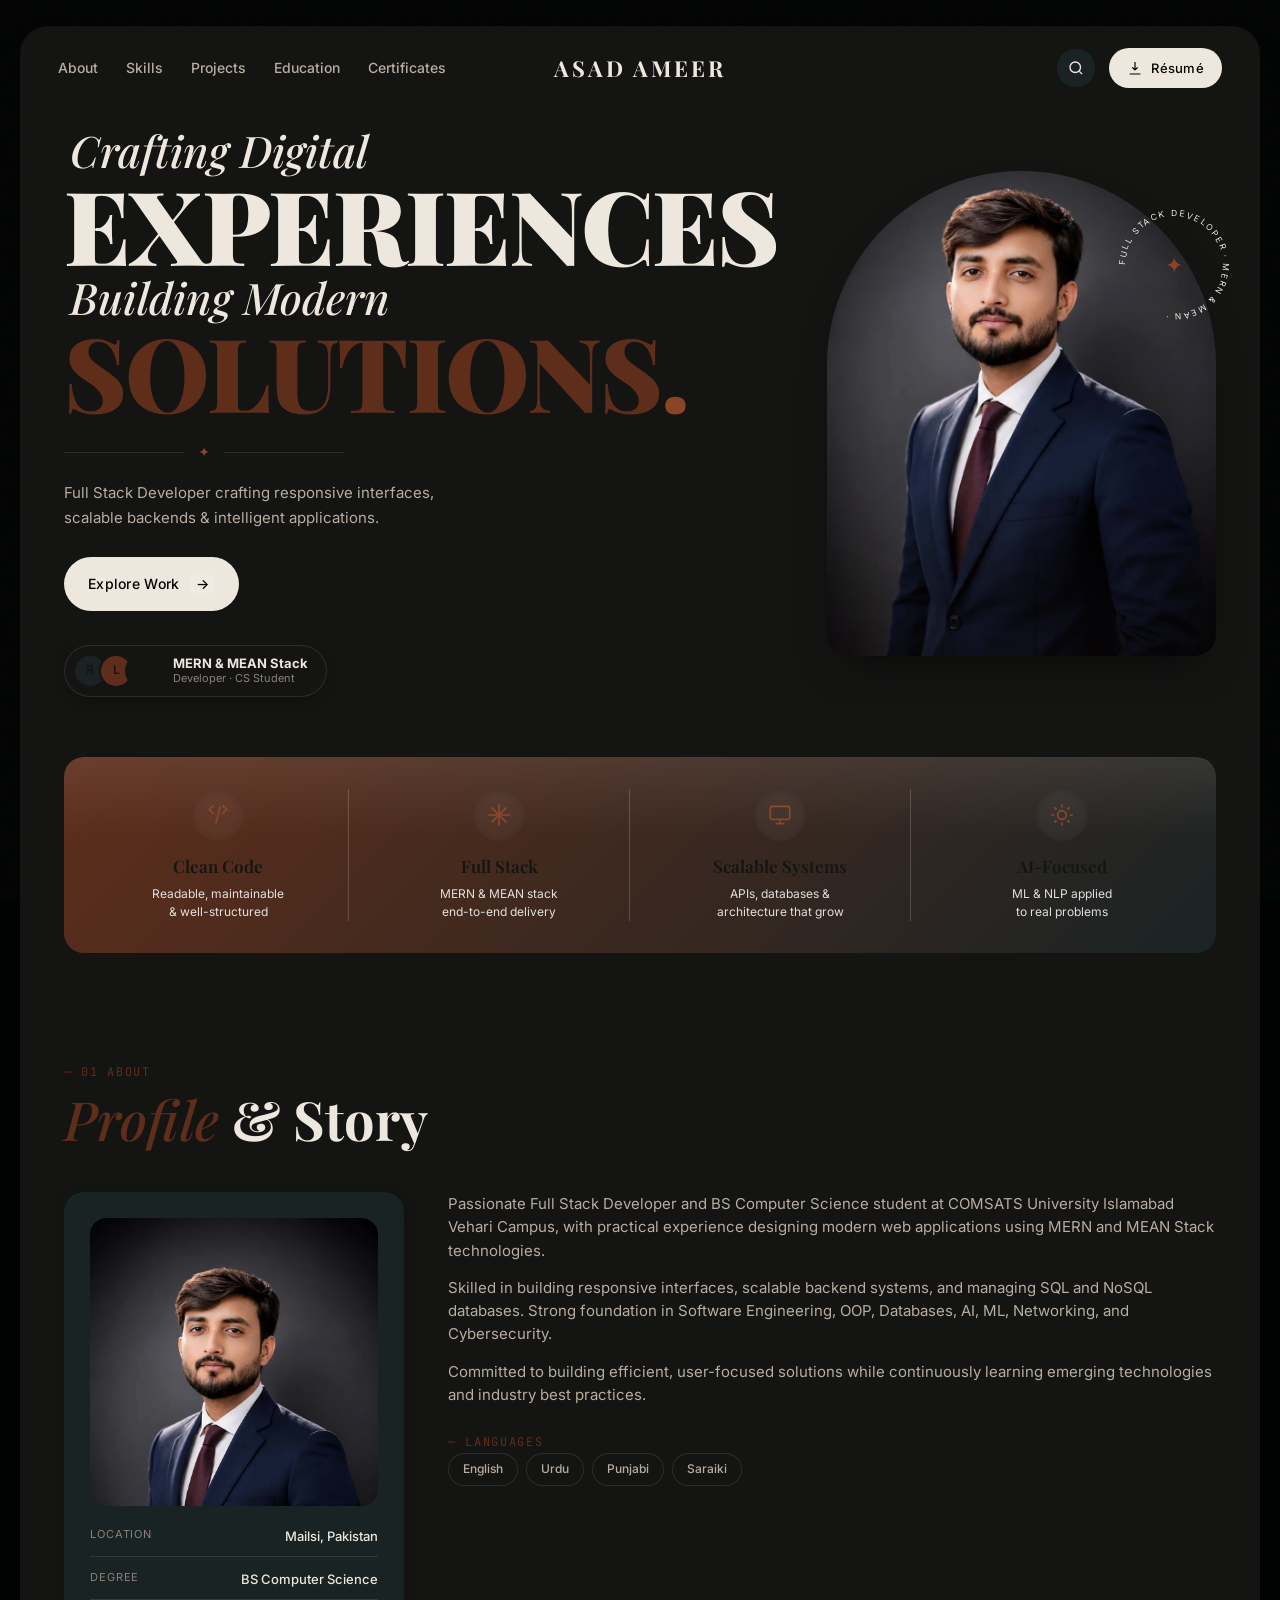
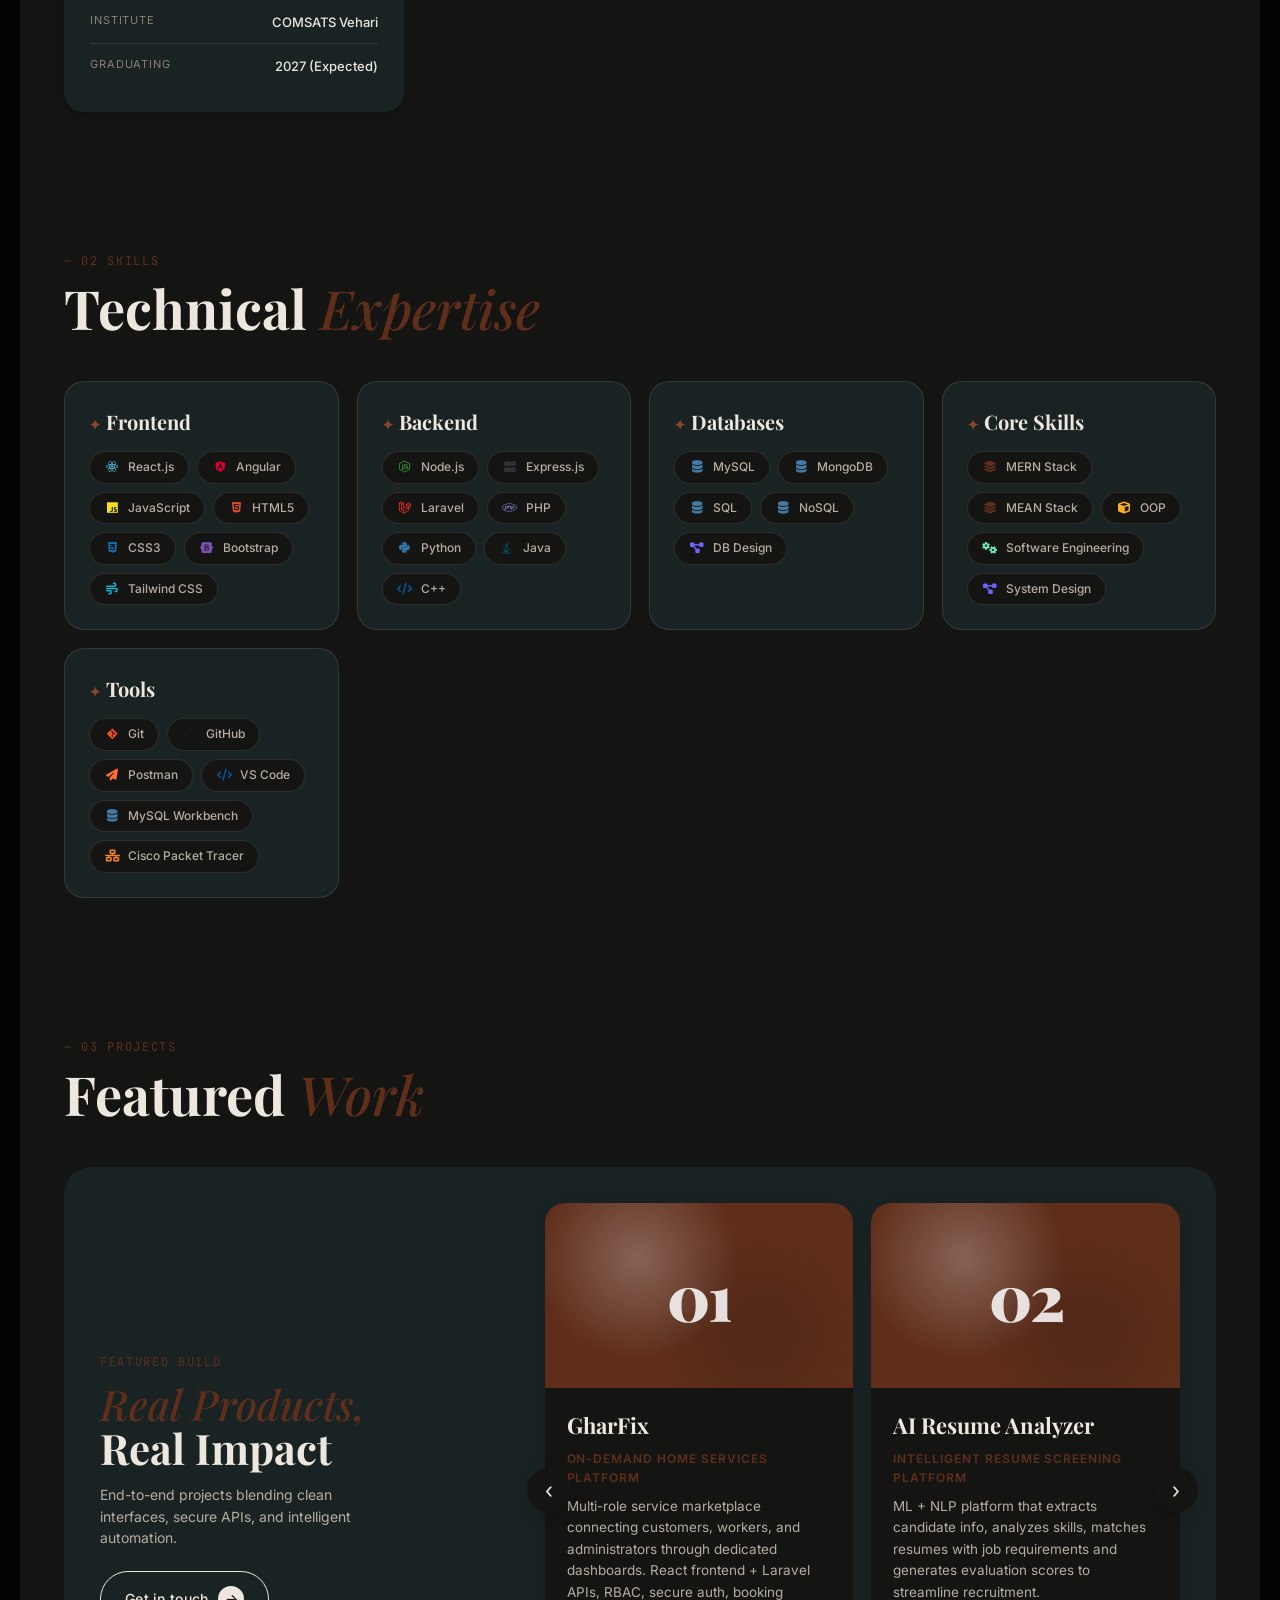
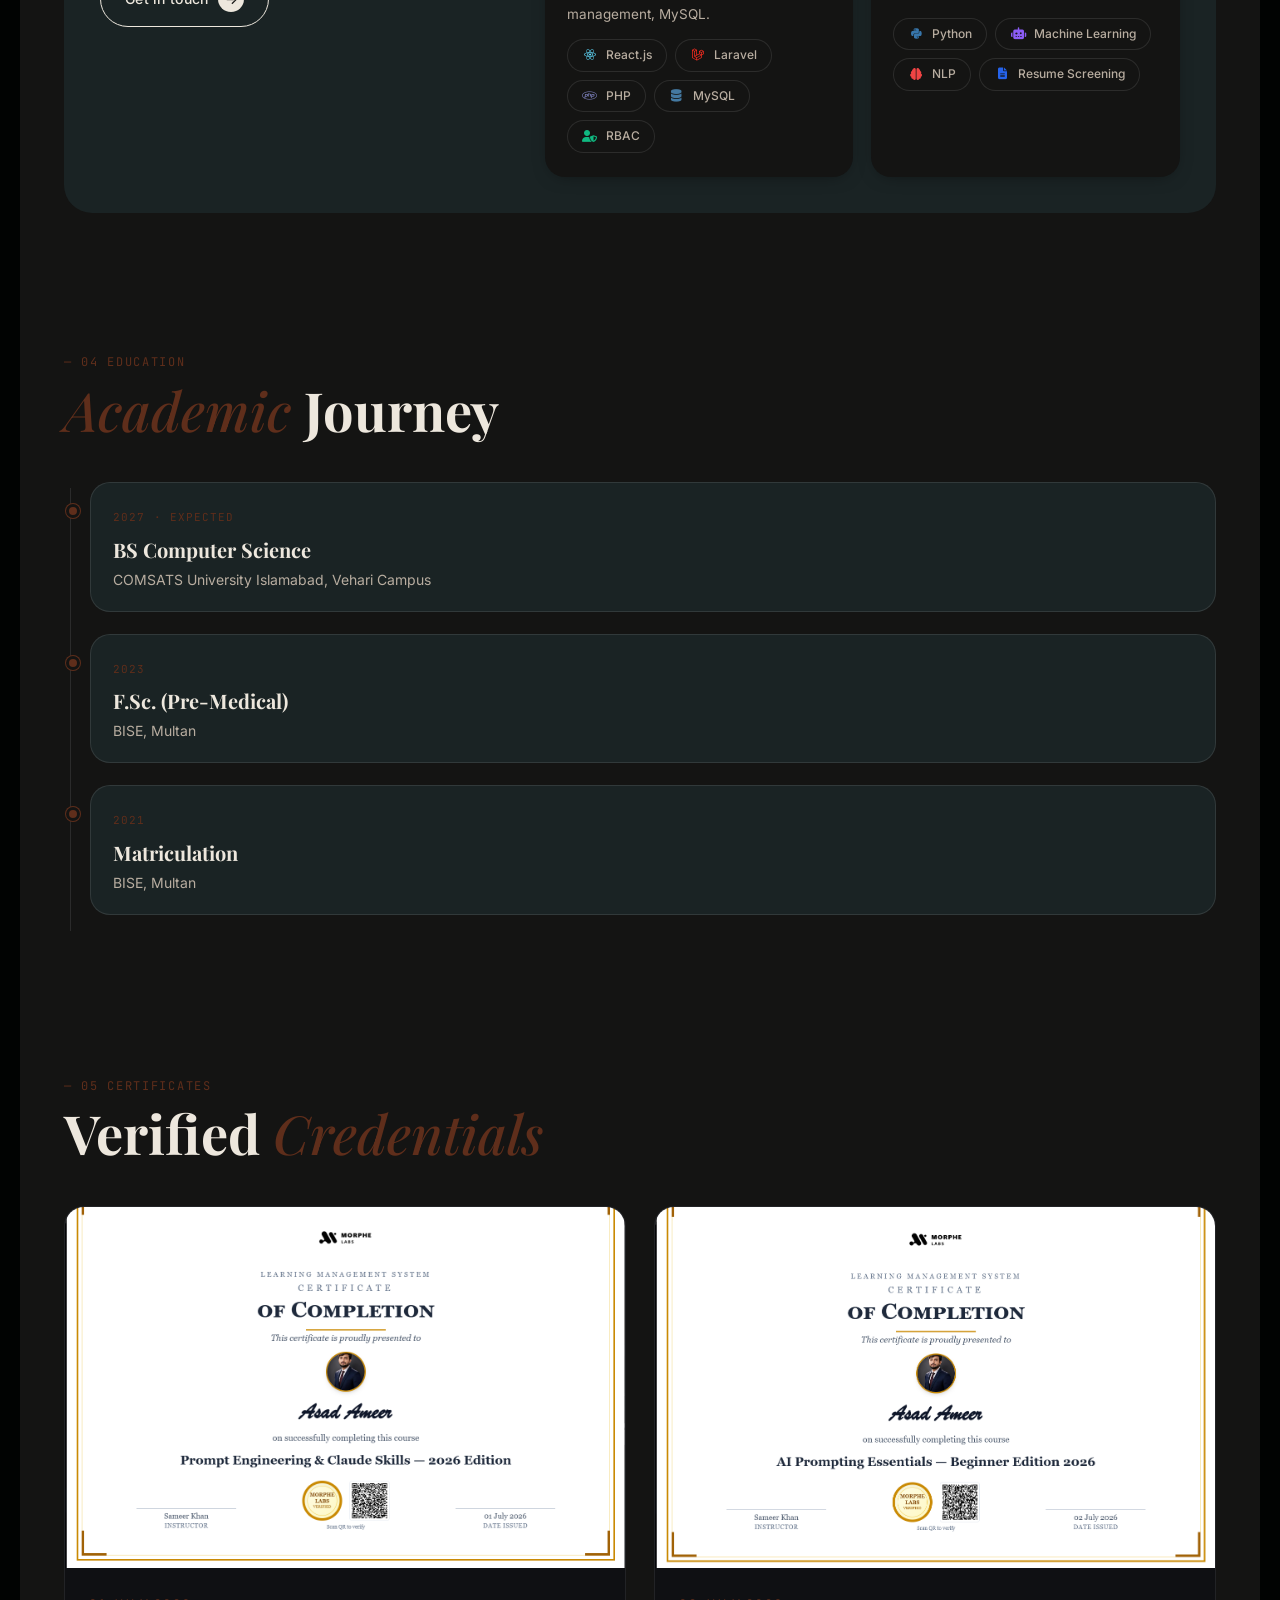
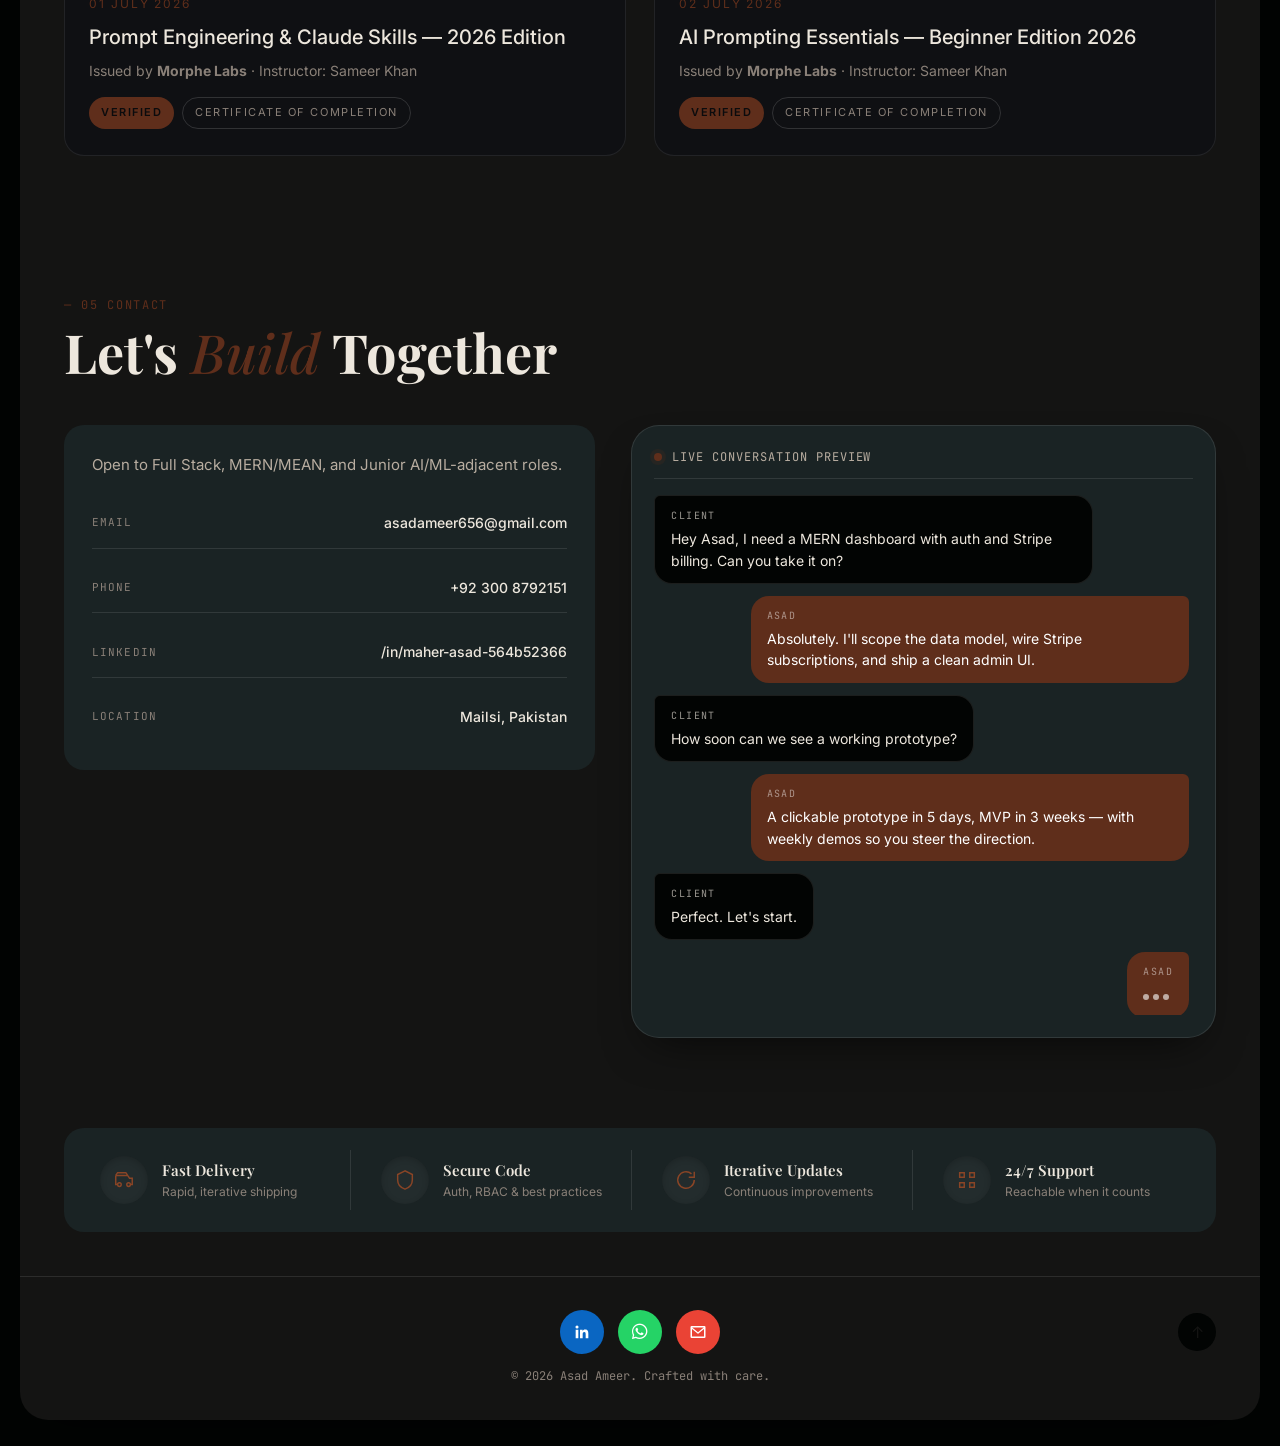
==== commit 07ca72f4: "Updated Project" ====
--- a/index.html
+++ b/index.html
@@ -27,6 +27,7 @@
       <li><a href="#skills" data-nav>Skills</a></li>
       <li><a href="#projects" data-nav>Projects</a></li>
       <li><a href="#education" data-nav>Education</a></li>
+      <li><a href="#certificates" data-nav>Certificates</a></li>
     </ul>
     <a href="#hero" class="nav__logo">ASAD<span> </span>AMEER</a>
     <div class="nav__right">
@@ -356,8 +357,60 @@
       </div>
     </section>
 
+    <!-- CERTIFICATES -->
+    <section class="section" id="certificates">
+      <div class="section__head" data-reveal>
+        <p class="eyebrow">— 05 Certificates</p>
+        <h2 class="section__title">Verified <em>Credentials</em></h2>
+      </div>
+
+      <div class="certs">
+        <article class="cert-card" data-reveal>
+          <button class="cert-card__media" type="button" data-cert-src="assets/cert-prompt-engineering.png" data-cert-title="Prompt Engineering &amp; Claude Skills — 2026 Edition" aria-label="View certificate: Prompt Engineering & Claude Skills">
+            <img src="assets/cert-prompt-engineering.png" alt="Prompt Engineering & Claude Skills certificate" loading="lazy" />
+            <span class="cert-card__zoom" aria-hidden="true">View</span>
+          </button>
+          <div class="cert-card__body">
+            <span class="cert-card__year">01 July 2026</span>
+            <h3>Prompt Engineering &amp; Claude Skills — 2026 Edition</h3>
+            <p>Issued by <strong>Morphe Labs</strong> · Instructor: Sameer Khan</p>
+            <div class="cert-card__meta">
+              <span class="cert-badge">Verified</span>
+              <span class="cert-badge cert-badge--ghost">Certificate of Completion</span>
+            </div>
+          </div>
+        </article>
+
+        <article class="cert-card" data-reveal>
+          <button class="cert-card__media" type="button" data-cert-src="assets/cert-ai-prompting.png" data-cert-title="AI Prompting Essentials — Beginner Edition 2026" aria-label="View certificate: AI Prompting Essentials">
+            <img src="assets/cert-ai-prompting.png" alt="AI Prompting Essentials certificate" loading="lazy" />
+            <span class="cert-card__zoom" aria-hidden="true">View</span>
+          </button>
+          <div class="cert-card__body">
+            <span class="cert-card__year">02 July 2026</span>
+            <h3>AI Prompting Essentials — Beginner Edition 2026</h3>
+            <p>Issued by <strong>Morphe Labs</strong> · Instructor: Sameer Khan</p>
+            <div class="cert-card__meta">
+              <span class="cert-badge">Verified</span>
+              <span class="cert-badge cert-badge--ghost">Certificate of Completion</span>
+            </div>
+          </div>
+        </article>
+      </div>
+    </section>
+
+    <!-- CERTIFICATE LIGHTBOX -->
+    <div class="cert-lightbox" id="certLightbox" role="dialog" aria-modal="true" aria-hidden="true" aria-labelledby="certLightboxTitle">
+      <button class="cert-lightbox__close" type="button" aria-label="Close">&times;</button>
+      <figure class="cert-lightbox__inner">
+        <img id="certLightboxImg" src="" alt="" />
+        <figcaption id="certLightboxTitle"></figcaption>
+      </figure>
+    </div>
+
     <!-- CONTACT -->
     <section class="section" id="contact">
+
       <div class="section__head" data-reveal>
         <p class="eyebrow">— 05 Contact</p>
         <h2 class="section__title">Let's <em>Build</em> Together</h2>
--- a/style.css
+++ b/style.css
@@ -689,3 +689,163 @@
 .chat-msg:nth-child(4){animation-delay:.65s}
 .chat-msg:nth-child(5){animation-delay:.85s}
 .chat-msg:nth-child(6){animation-delay:1.05s}
+
+/* ===== Certificates ===== */
+.certs{
+  display:grid;
+  grid-template-columns:repeat(auto-fit,minmax(360px,1fr));
+  gap:28px;
+}
+.cert-card{
+  background:var(--surface,#0f1013);
+  border:1px solid rgba(255,255,255,.08);
+  border-radius:20px;
+  overflow:hidden;
+  display:flex;
+  flex-direction:column;
+  transition:transform .5s cubic-bezier(.2,.7,.2,1), border-color .3s, box-shadow .5s;
+}
+.cert-card:hover{
+  transform:translateY(-6px);
+  border-color:rgba(255,255,255,.18);
+  box-shadow:0 30px 60px -30px rgba(0,0,0,.6);
+}
+.cert-card__media{
+  position:relative;
+  display:block;
+  width:100%;
+  padding:0;
+  border:0;
+  background:#f7f5ef;
+  cursor:zoom-in;
+  overflow:hidden;
+  aspect-ratio:1.55/1;
+}
+.cert-card__media img{
+  width:100%;
+  height:100%;
+  object-fit:cover;
+  object-position:center;
+  transition:transform .8s cubic-bezier(.2,.7,.2,1);
+}
+.cert-card:hover .cert-card__media img{ transform:scale(1.04); }
+.cert-card__zoom{
+  position:absolute;
+  right:14px;
+  bottom:14px;
+  padding:8px 14px;
+  font-size:12px;
+  letter-spacing:.14em;
+  text-transform:uppercase;
+  background:rgba(15,16,19,.9);
+  color:#fff;
+  border-radius:999px;
+  backdrop-filter:blur(6px);
+  opacity:0;
+  transform:translateY(6px);
+  transition:opacity .3s, transform .3s;
+}
+.cert-card:hover .cert-card__zoom{ opacity:1; transform:translateY(0); }
+.cert-card__body{ padding:22px 24px 26px; }
+.cert-card__year{
+  display:inline-block;
+  font-size:12px;
+  letter-spacing:.16em;
+  text-transform:uppercase;
+  color:var(--accent);
+  margin-bottom:10px;
+}
+.cert-card__body h3{
+  font-size:20px;
+  line-height:1.3;
+  margin:0 0 10px;
+  font-weight:500;
+}
+.cert-card__body p{
+  color:var(--muted,#9a9a9a);
+  font-size:14px;
+  margin:0 0 16px;
+}
+.cert-card__meta{ display:flex; flex-wrap:wrap; gap:8px; }
+.cert-badge{
+  display:inline-flex;
+  align-items:center;
+  gap:6px;
+  padding:6px 12px;
+  font-size:11px;
+  letter-spacing:.14em;
+  text-transform:uppercase;
+  border-radius:999px;
+  background:var(--accent);
+  color:#0b0b0d;
+  font-weight:600;
+}
+.cert-badge--ghost{
+  background:transparent;
+  color:var(--muted,#9a9a9a);
+  border:1px solid rgba(255,255,255,.14);
+  font-weight:400;
+}
+
+/* Lightbox */
+.cert-lightbox{
+  position:fixed;
+  inset:0;
+  background:rgba(6,6,8,.92);
+  backdrop-filter:blur(10px);
+  display:flex;
+  align-items:center;
+  justify-content:center;
+  padding:5vh 5vw;
+  z-index:1000;
+  opacity:0;
+  pointer-events:none;
+  transition:opacity .35s ease;
+}
+.cert-lightbox.is-open{ opacity:1; pointer-events:auto; }
+.cert-lightbox__inner{
+  margin:0;
+  max-width:min(1200px,100%);
+  max-height:100%;
+  display:flex;
+  flex-direction:column;
+  gap:16px;
+  align-items:center;
+  transform:scale(.96);
+  transition:transform .4s cubic-bezier(.2,.7,.2,1);
+}
+.cert-lightbox.is-open .cert-lightbox__inner{ transform:scale(1); }
+.cert-lightbox__inner img{
+  max-width:100%;
+  max-height:82vh;
+  border-radius:10px;
+  box-shadow:0 40px 80px -20px rgba(0,0,0,.7);
+  background:#fff;
+}
+.cert-lightbox__inner figcaption{
+  color:#e8e8e8;
+  font-size:14px;
+  letter-spacing:.06em;
+  text-align:center;
+}
+.cert-lightbox__close{
+  position:absolute;
+  top:22px;
+  right:26px;
+  width:44px;
+  height:44px;
+  border-radius:50%;
+  border:1px solid rgba(255,255,255,.2);
+  background:rgba(255,255,255,.06);
+  color:#fff;
+  font-size:26px;
+  line-height:1;
+  cursor:pointer;
+  transition:background .25s, transform .25s;
+}
+.cert-lightbox__close:hover{ background:rgba(255,255,255,.14); transform:rotate(90deg); }
+
+@media (max-width:640px){
+  .certs{ grid-template-columns:1fr; gap:20px; }
+  .cert-card__body h3{ font-size:18px; }
+}
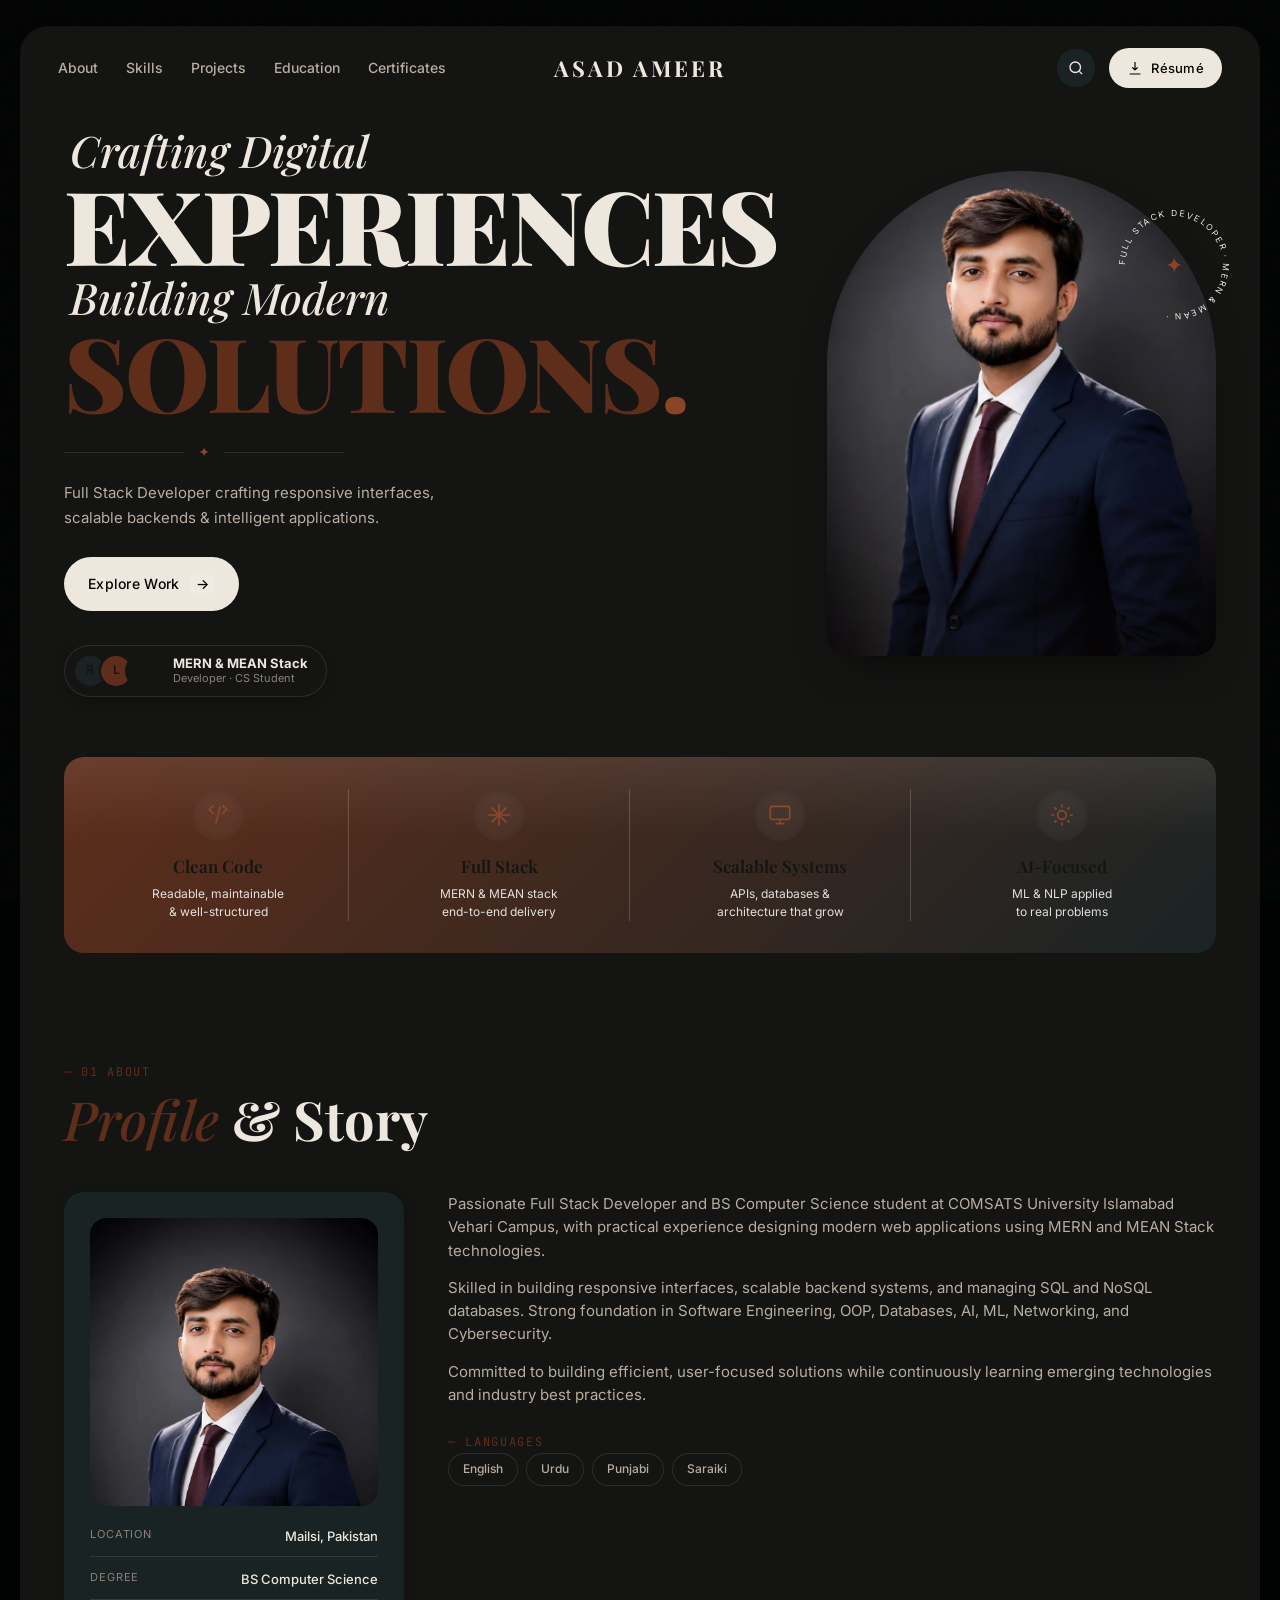
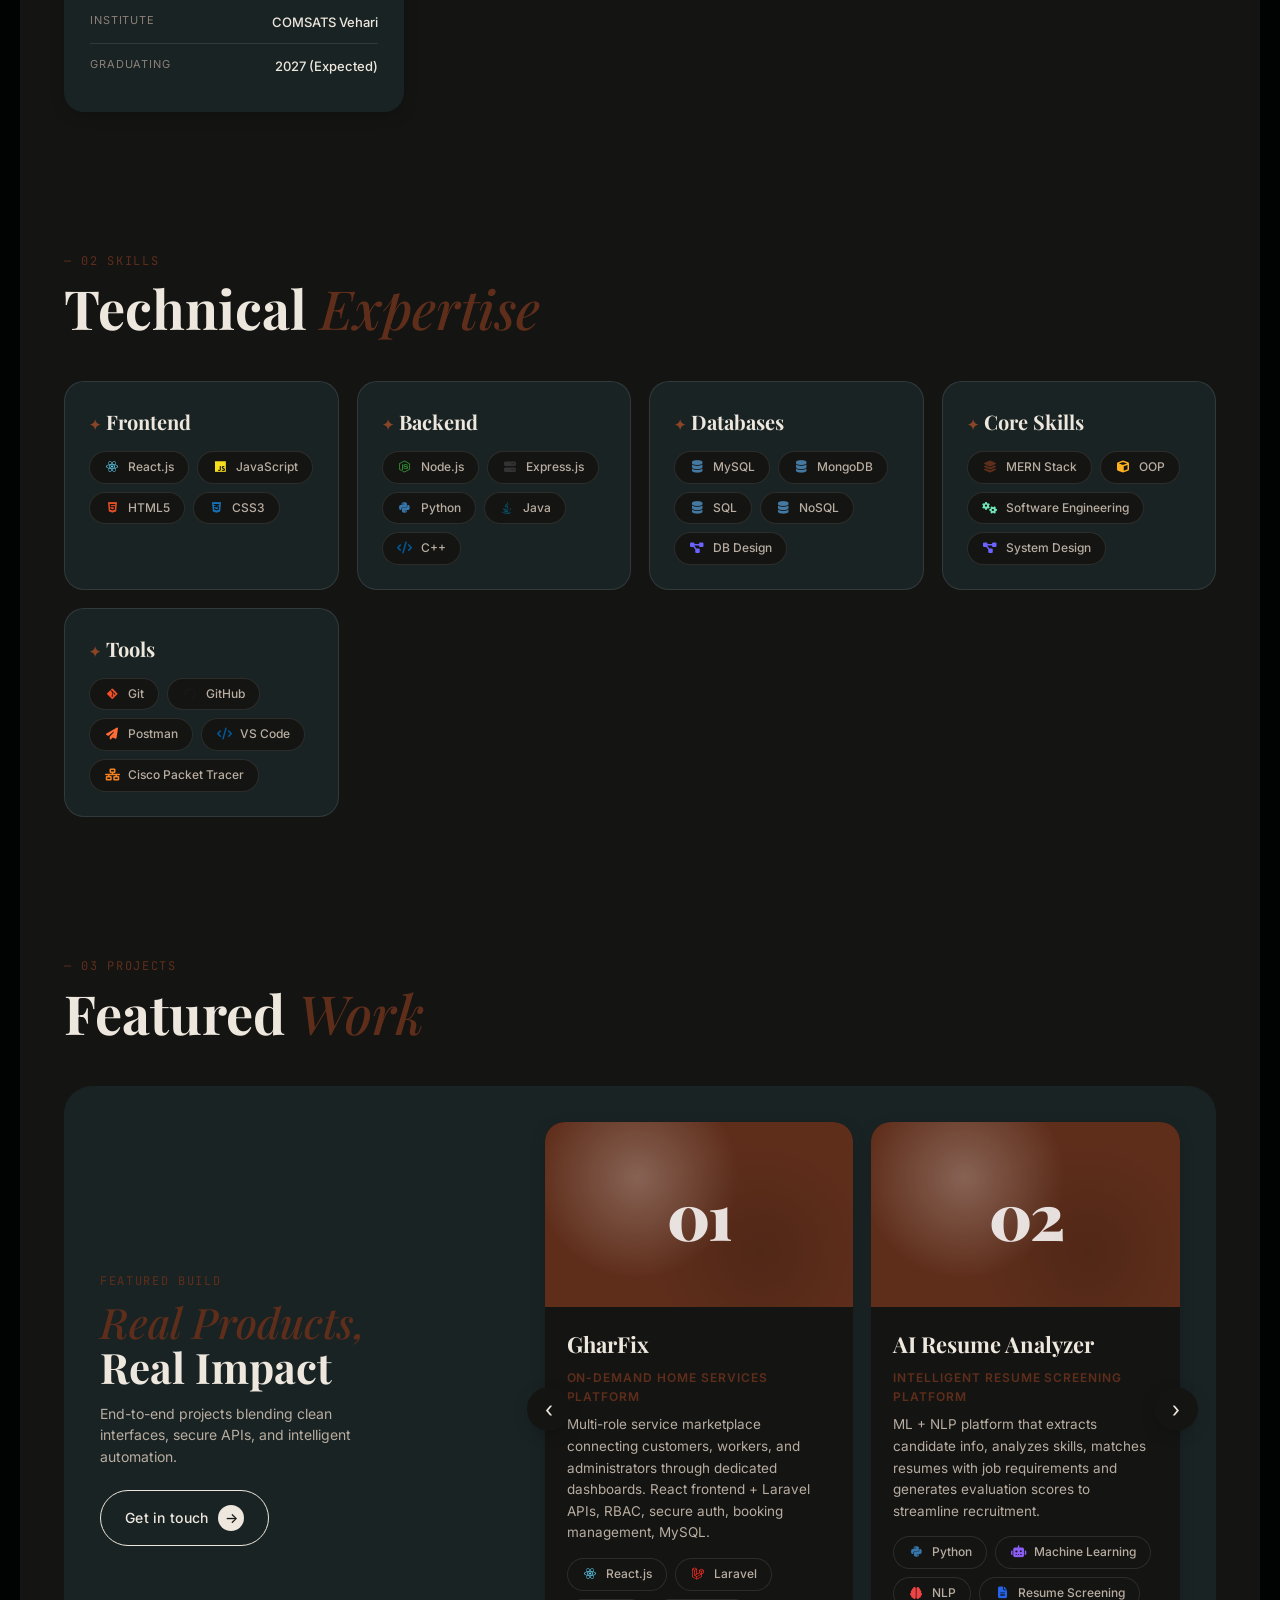
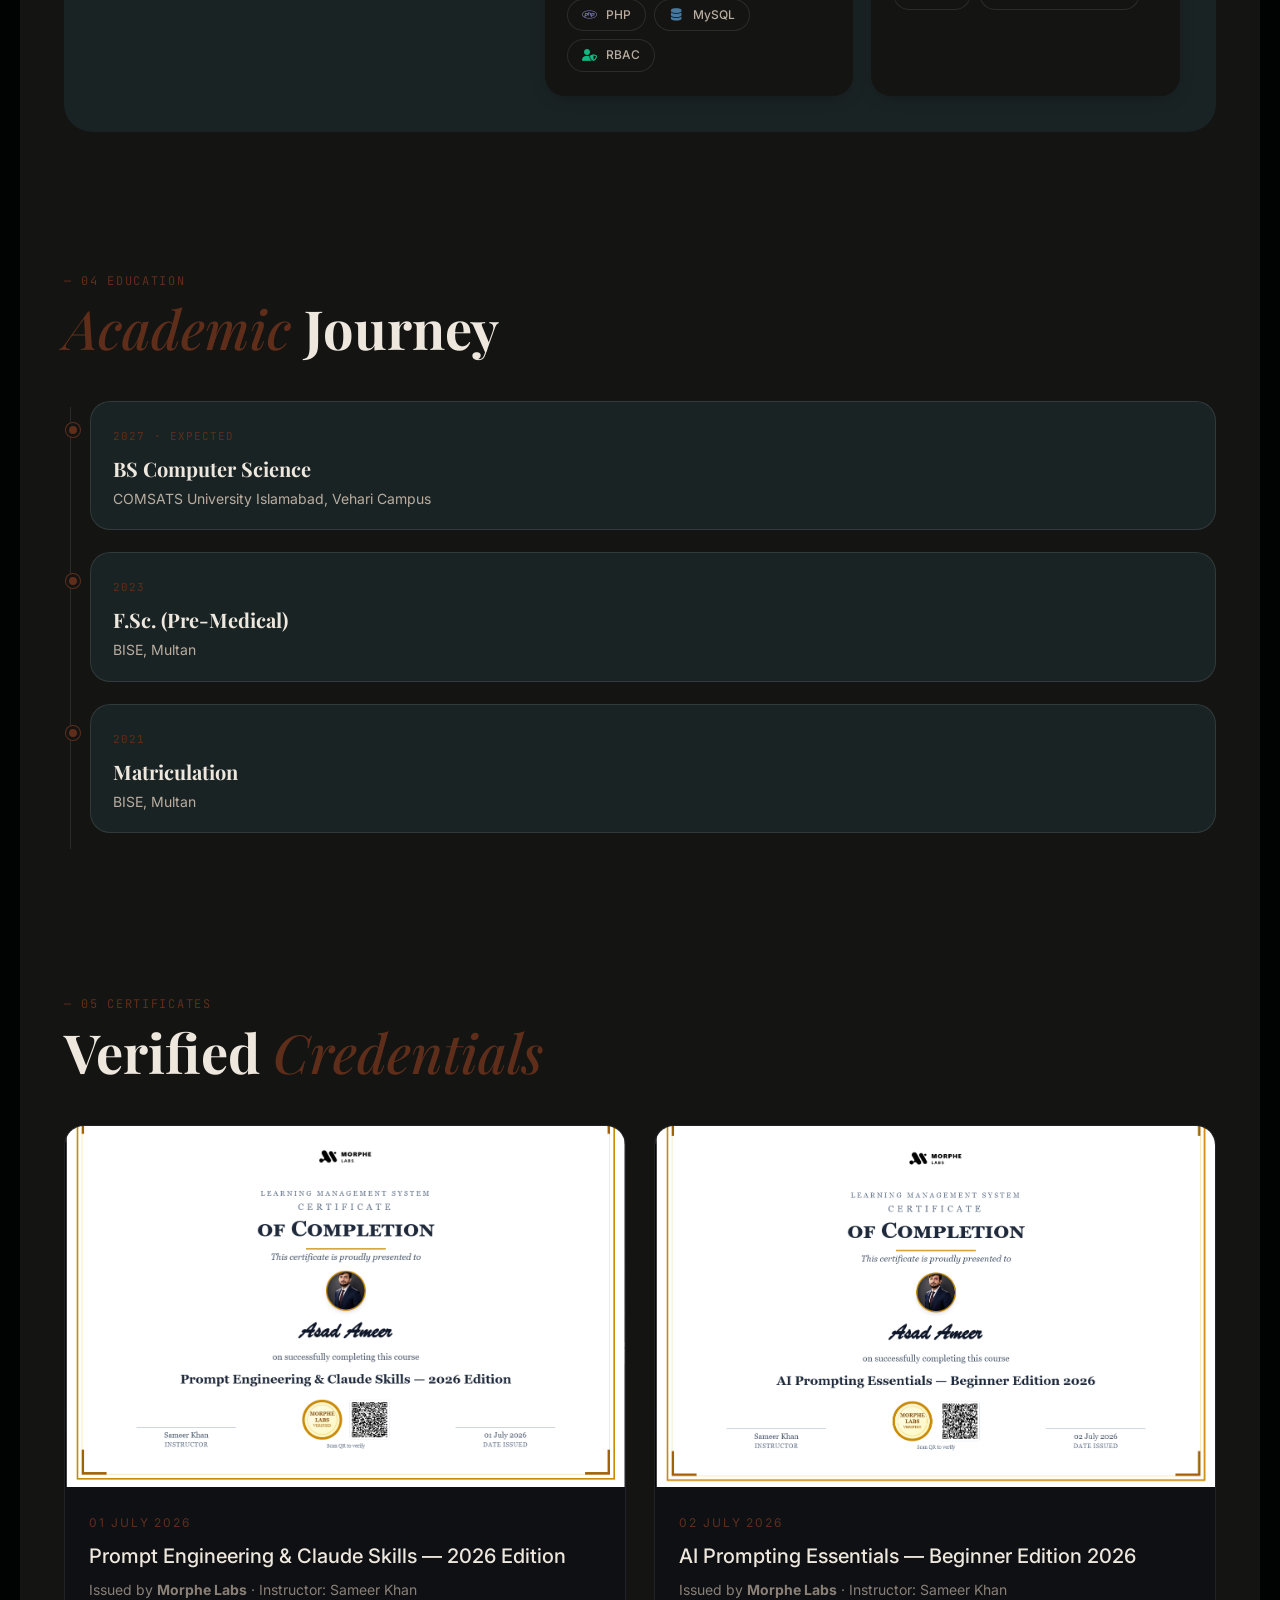
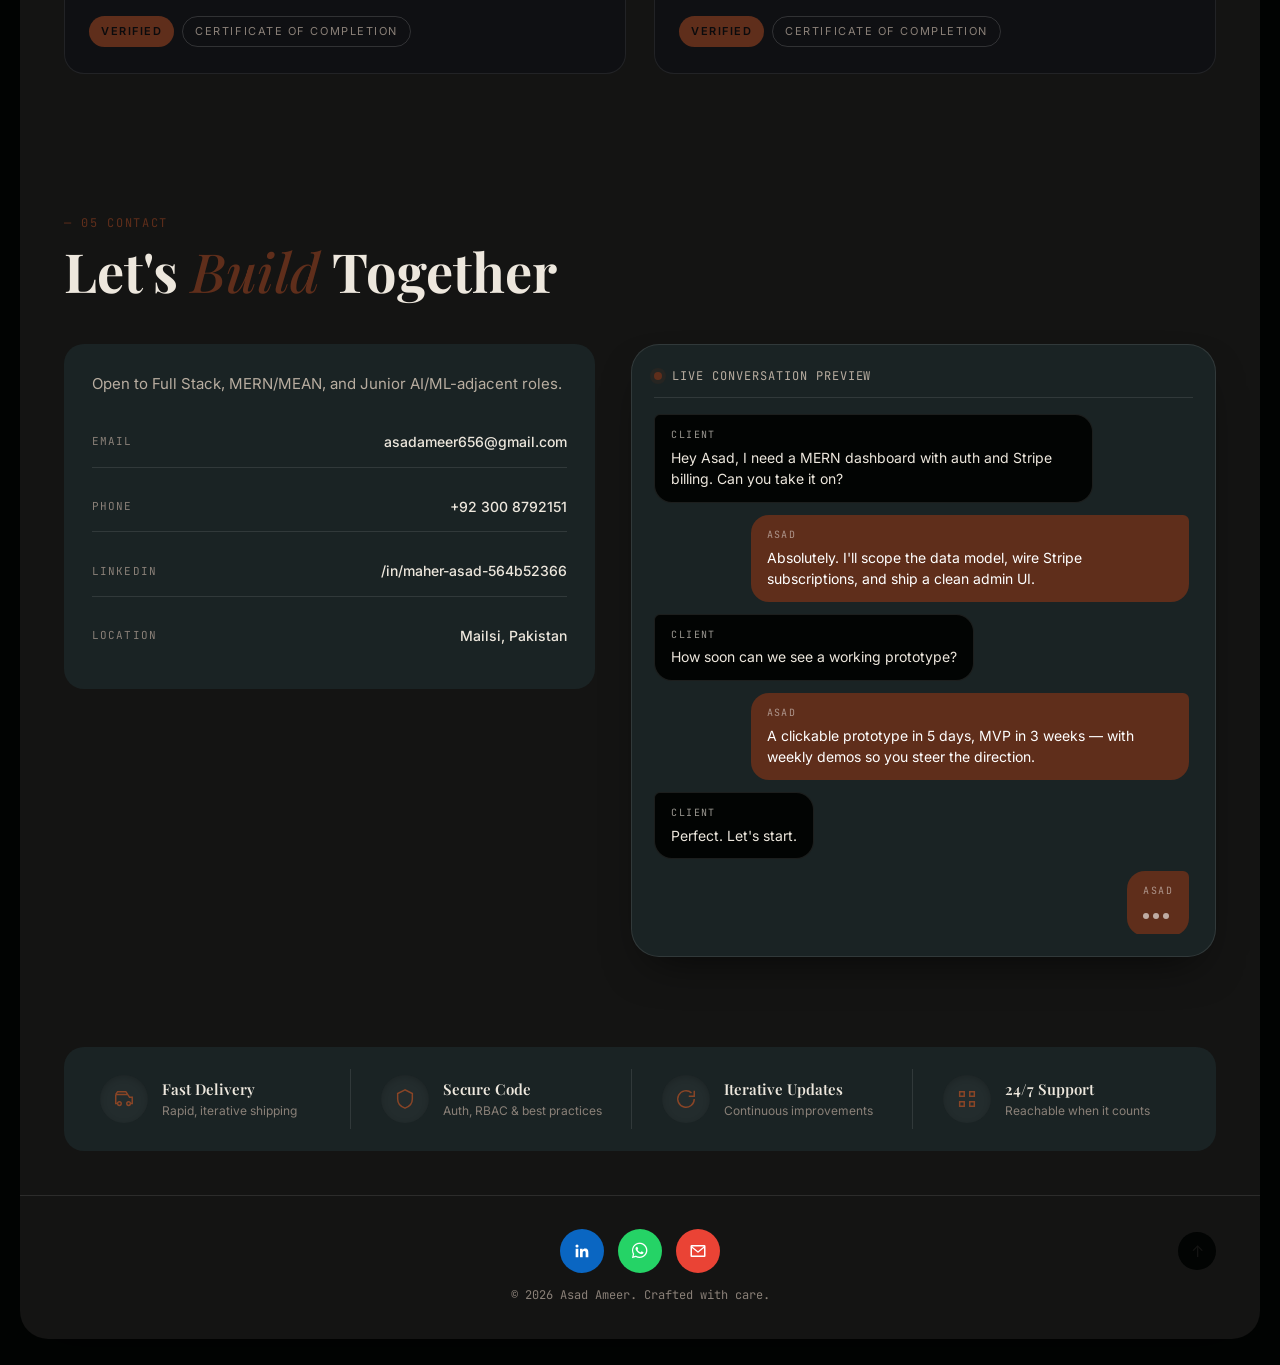
==== commit c4642e06: "Update index.html" ====
--- a/index.html
+++ b/index.html
@@ -195,12 +195,9 @@
           <h3>Frontend</h3>
           <div class="chips">
             <span class="chip"><i class="fab fa-react"></i>React.js</span>
-            <span class="chip"><i class="fab fa-angular"></i>Angular</span>
             <span class="chip"><i class="fab fa-js"></i>JavaScript</span>
             <span class="chip"><i class="fab fa-html5"></i>HTML5</span>
             <span class="chip"><i class="fab fa-css3-alt"></i>CSS3</span>
-            <span class="chip"><i class="fab fa-bootstrap"></i>Bootstrap</span>
-            <span class="chip"><i class="fas fa-wind"></i>Tailwind CSS</span>
           </div>
         </div>
         <div class="skill-card" data-reveal>
@@ -208,8 +205,6 @@
           <div class="chips">
             <span class="chip"><i class="fab fa-node-js"></i>Node.js</span>
             <span class="chip"><i class="fas fa-server"></i>Express.js</span>
-            <span class="chip"><i class="fab fa-laravel"></i>Laravel</span>
-            <span class="chip"><i class="fab fa-php"></i>PHP</span>
             <span class="chip"><i class="fab fa-python"></i>Python</span>
             <span class="chip"><i class="fab fa-java"></i>Java</span>
             <span class="chip"><i class="fas fa-code"> </i>C++</span>
@@ -229,7 +224,6 @@
           <h3>Core Skills</h3>
           <div class="chips">
             <span class="chip"><i class="fas fa-layer-group"></i>MERN Stack</span>
-            <span class="chip"><i class="fas fa-layer-group"></i>MEAN Stack</span>
             <span class="chip"><i class="fas fa-cube"></i>OOP</span>
             <span class="chip"><i class="fas fa-cogs"></i>Software Engineering</span>
             <span class="chip"><i class="fas fa-project-diagram"></i>System Design</span>
@@ -242,7 +236,6 @@
             <span class="chip"><i class="fab fa-github"></i>GitHub</span>
             <span class="chip"><i class="fas fa-paper-plane"></i>Postman</span>
             <span class="chip"><i class="fas fa-code"></i>VS Code</span>
-            <span class="chip"><i class="fas fa-database"></i>MySQL Workbench</span>
             <span class="chip"><i class="fas fa-network-wired"></i>Cisco Packet Tracer</span>
           </div>
         </div>
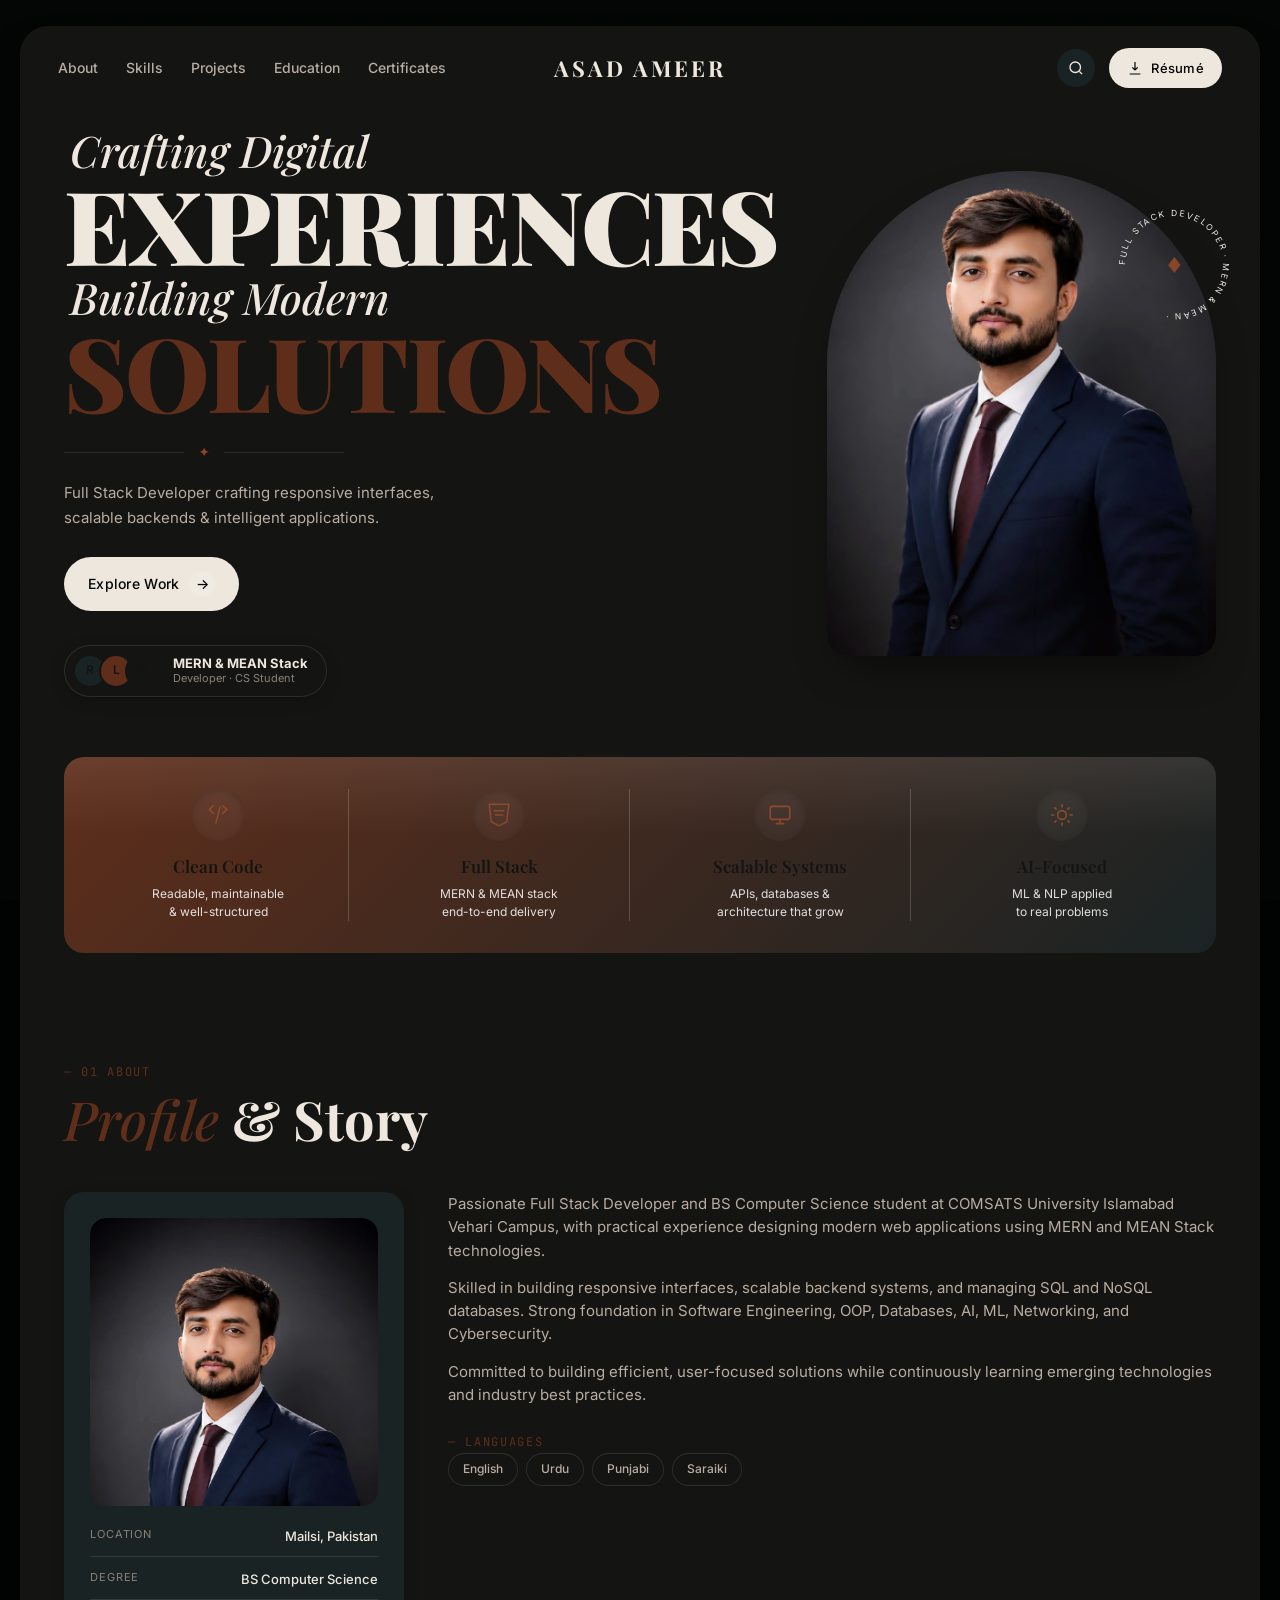
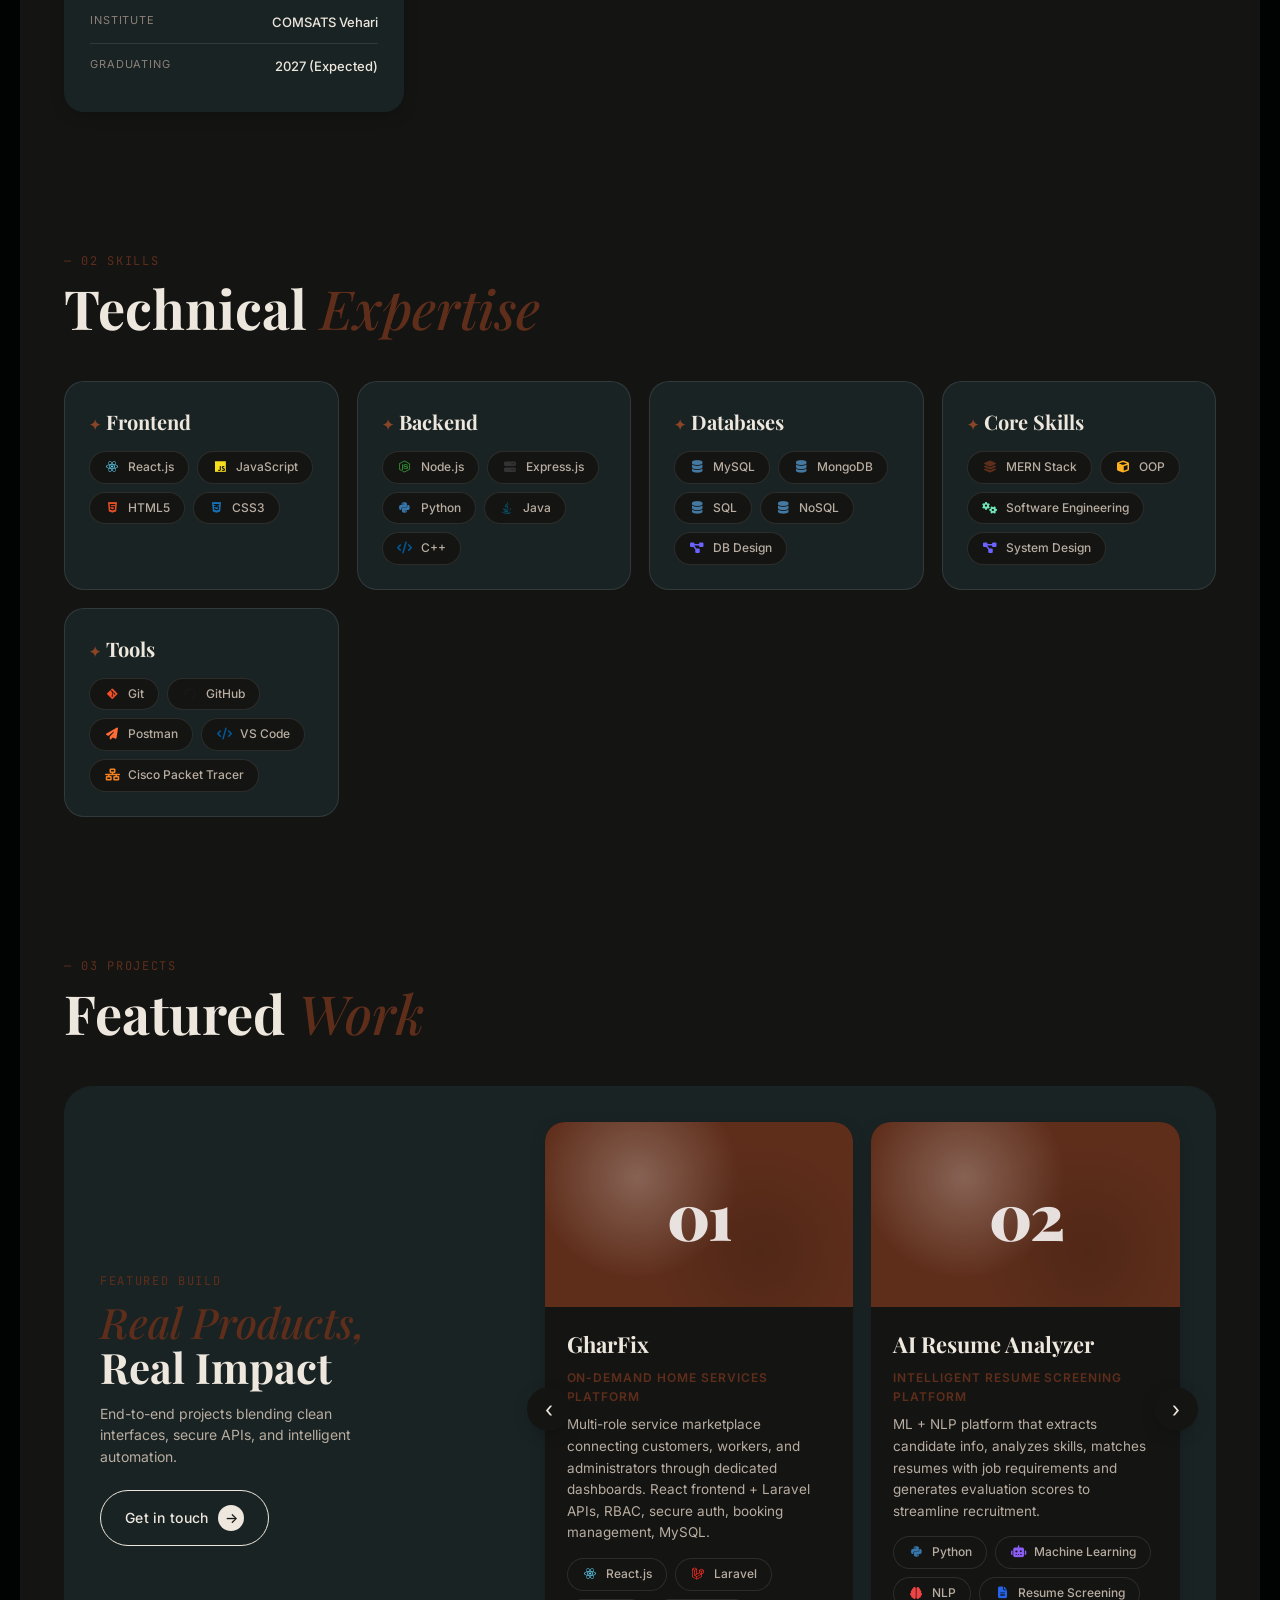
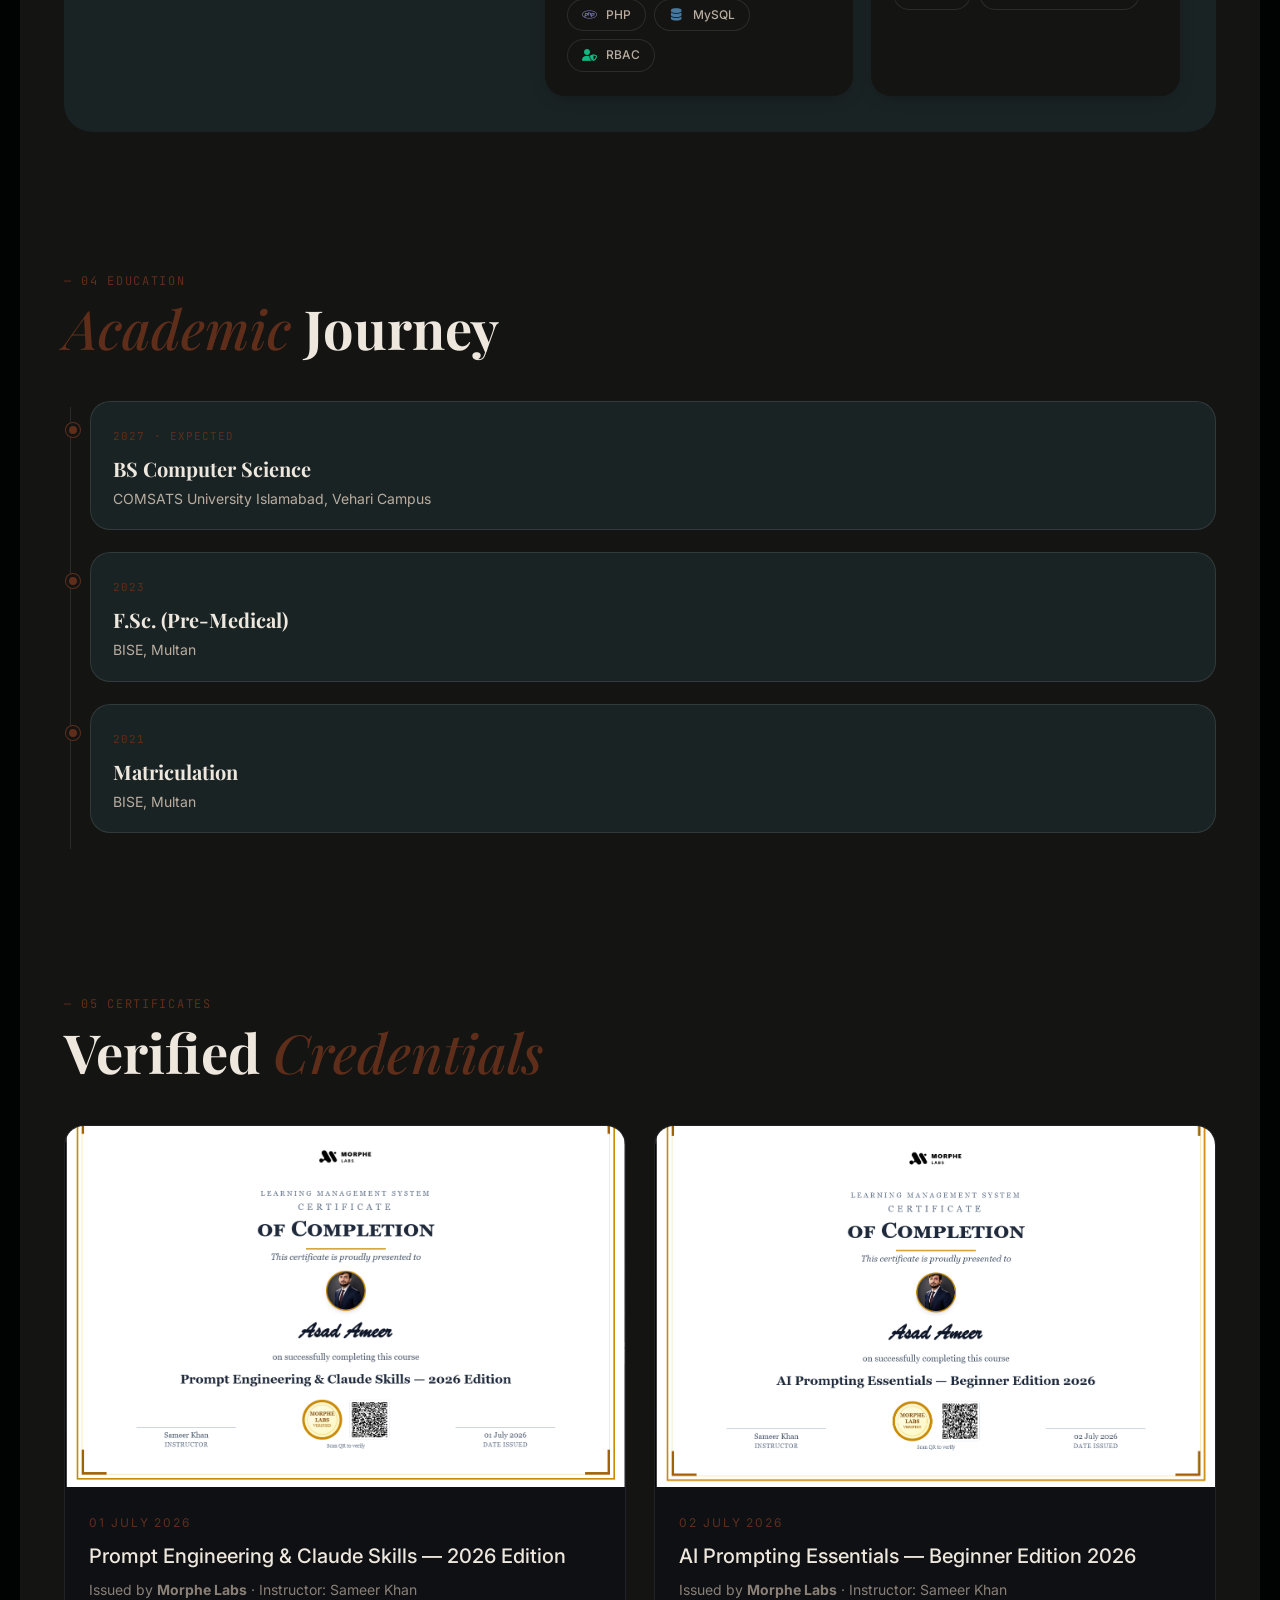
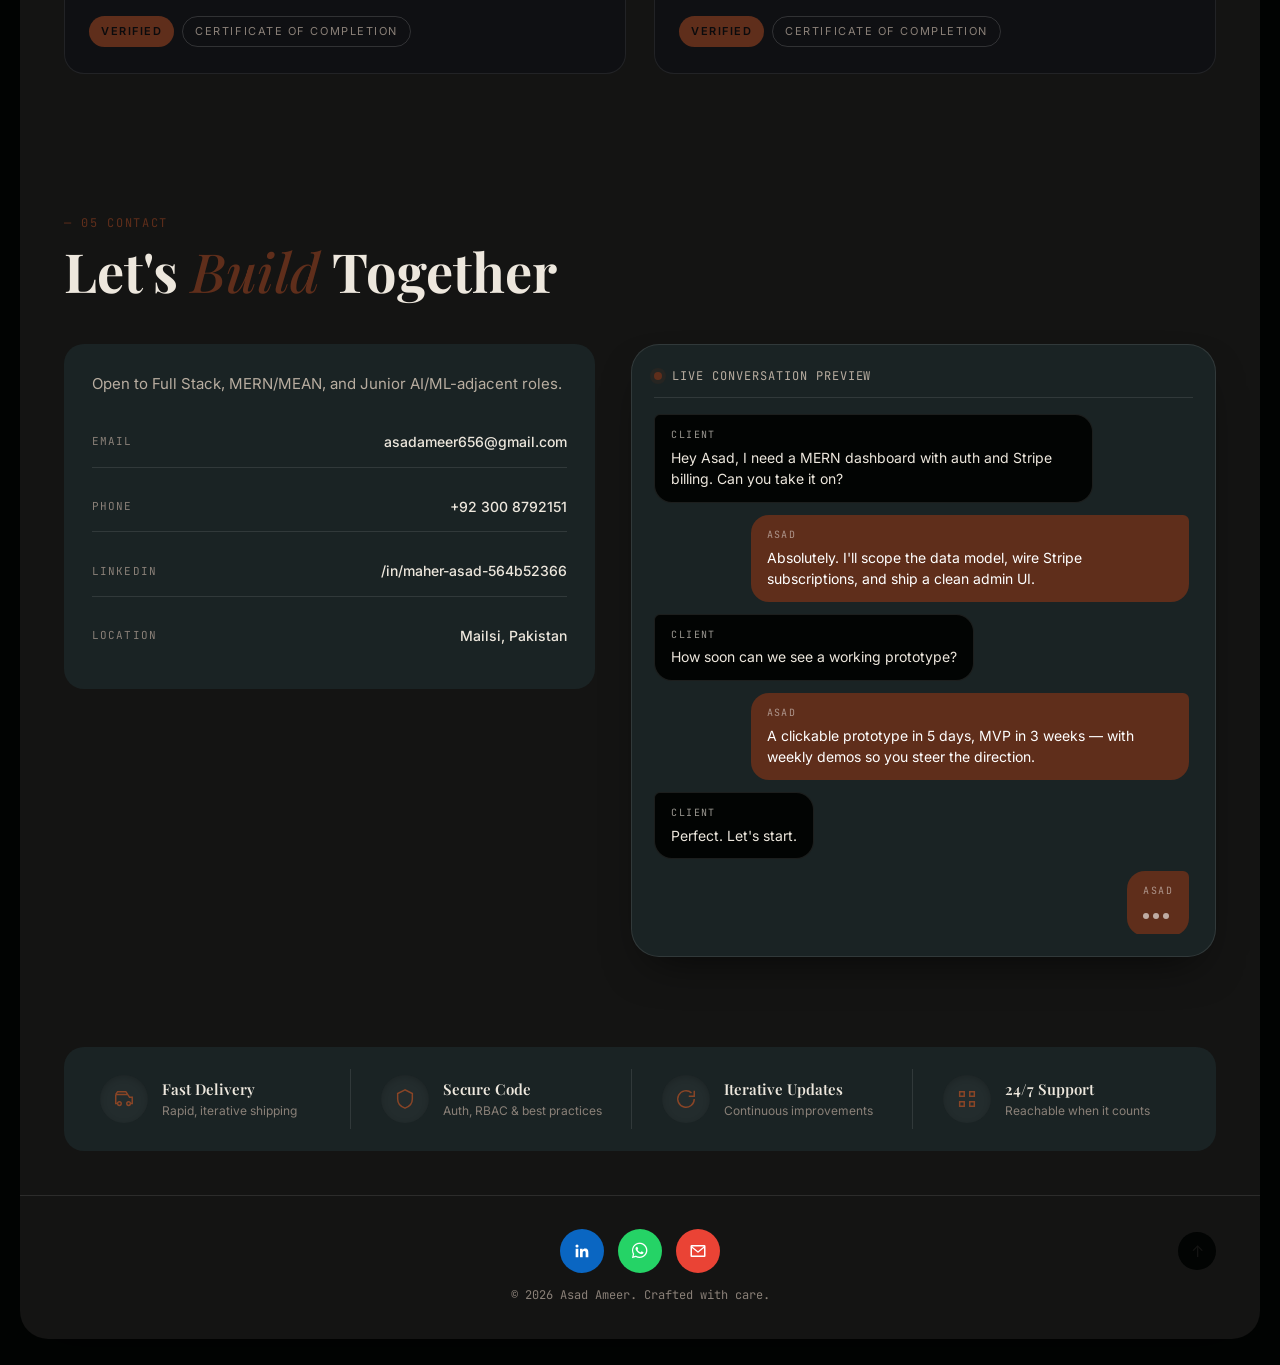
==== commit 73585359: "Updated version" ====
--- a/index.html
+++ b/index.html
@@ -51,7 +51,7 @@
         <span class="line line--italic">Crafting Digital</span>
         <span class="line line--display">EXPERIENCES</span>
         <span class="line line--italic">Building Modern</span>
-        <span class="line line--display line--accent">SOLUTIONS<span class="dot">.</span></span>
+        <span class="line line--display line--accent">SOLUTIONS<span class="dot"></span></span>
       </h1>
       <div class="hero__divider">
         <span class="hero__divider-line"></span>
@@ -96,7 +96,7 @@
             <textPath href="#circlePath">FULL STACK DEVELOPER · MERN &amp; MEAN · </textPath>
           </text>
         </svg>
-        <span class="hero__badge-star">✦</span>
+        <span class="hero__badge-star">♦</span>
       </div>
     </div>
   </header>
@@ -112,7 +112,11 @@
     </div>
     <div class="feature">
       <div class="feature__icon">
-        <svg viewBox="0 0 24 24" width="26" height="26" fill="none" stroke="currentColor" stroke-width="1.5"><path d="M12 2v20M2 12h20M5 5l14 14M19 5 5 19"/></svg>
+        <svg viewBox="0 0 24 24" width="26" height="26" fill="none" stroke="currentColor" stroke-width="1.4" stroke-linejoin="round" aria-hidden="true">
+          <path d="M3 2l1.8 16.2L12 22l7.2-3.8L21 2H3z"/>
+          <path d="M7.5 8h9" stroke-linecap="round"/>
+          <path d="M8.5 12h7" stroke-linecap="round"/>
+        </svg>
       </div>
       <h4>Full Stack</h4>
       <p>MERN &amp; MEAN stack<br>end-to-end delivery</p>
--- a/style.css
+++ b/style.css
@@ -3,6 +3,7 @@
    =========================================================== */
 
 *,*::before,*::after{box-sizing:border-box;margin:0;padding:0}
+html,body{overflow-x:hidden}
 html{scroll-behavior:smooth;-webkit-text-size-adjust:100%}
 
 :root{
@@ -56,6 +57,7 @@
 /* ==================== FRAME ==================== */
 .frame{
   position:relative;
+  width:min(100%,1240px);
   max-width:1240px;
   margin:26px auto;
   background:var(--frame);
@@ -579,10 +581,15 @@
   .nav__cta span{display:none}
   .nav__cta{padding:10px 12px}
 
-  .hero{grid-template-columns:1fr;padding:12px 22px 40px;gap:30px;text-align:left}
-  .hero__visual{order:-1}
-  .hero__arch{max-width:340px}
-  .hero__badge{right:0;top:0}
+  .hero{grid-template-columns:1fr;padding:12px 18px 40px;gap:30px;text-align:left}
+  .hero__copy{max-width:100%;margin:0}
+  .hero__title{max-width:100%;word-break:break-word}
+  .hero__visual{order:-1;display:flex;justify-content:center}
+  .hero__arch{max-width:320px;min-width:0;width:100%;margin:0 auto}
+  .hero__badge{right:12px;top:10px;left:auto;transform:none}
+  .hero__title .line--display{font-size:42px}
+  .hero__title .line--italic{font-size:22px}
+  .hero__intro{max-width:100%;font-size:14px;margin:0 auto}
 
   .features{margin:0 16px 30px;grid-template-columns:repeat(2,1fr);gap:22px 12px}
   .feature{border-right:none;border-bottom:1px solid rgba(255,255,255,.14);padding-bottom:16px}
@@ -604,9 +611,19 @@
 }
 
 @media (max-width:520px){
-  .hero__title .line--display{font-size:56px}
-  .hero__title .line--italic{font-size:26px}
-  .section__title{font-size:36px}
+  .hero__title{line-height:1;max-width:100%;overflow:hidden;text-align:center}
+  .hero__title .line--display{
+    font-size:24px;
+    letter-spacing:-.06em;
+    white-space:nowrap;
+    display:block;
+    overflow:hidden;
+    text-overflow:ellipsis;
+  }
+  .hero__title .line--accent{font-size:24px}
+  .hero__title .line--italic{font-size:16px}
+  .hero__intro{font-size:14px}
+  .section__title{font-size:32px}
   .services,.features{grid-template-columns:1fr}
   .service,.feature{border-right:none !important;border-bottom:1px solid var(--line)}
   .feature{border-bottom-color:rgba(255,255,255,.14)}
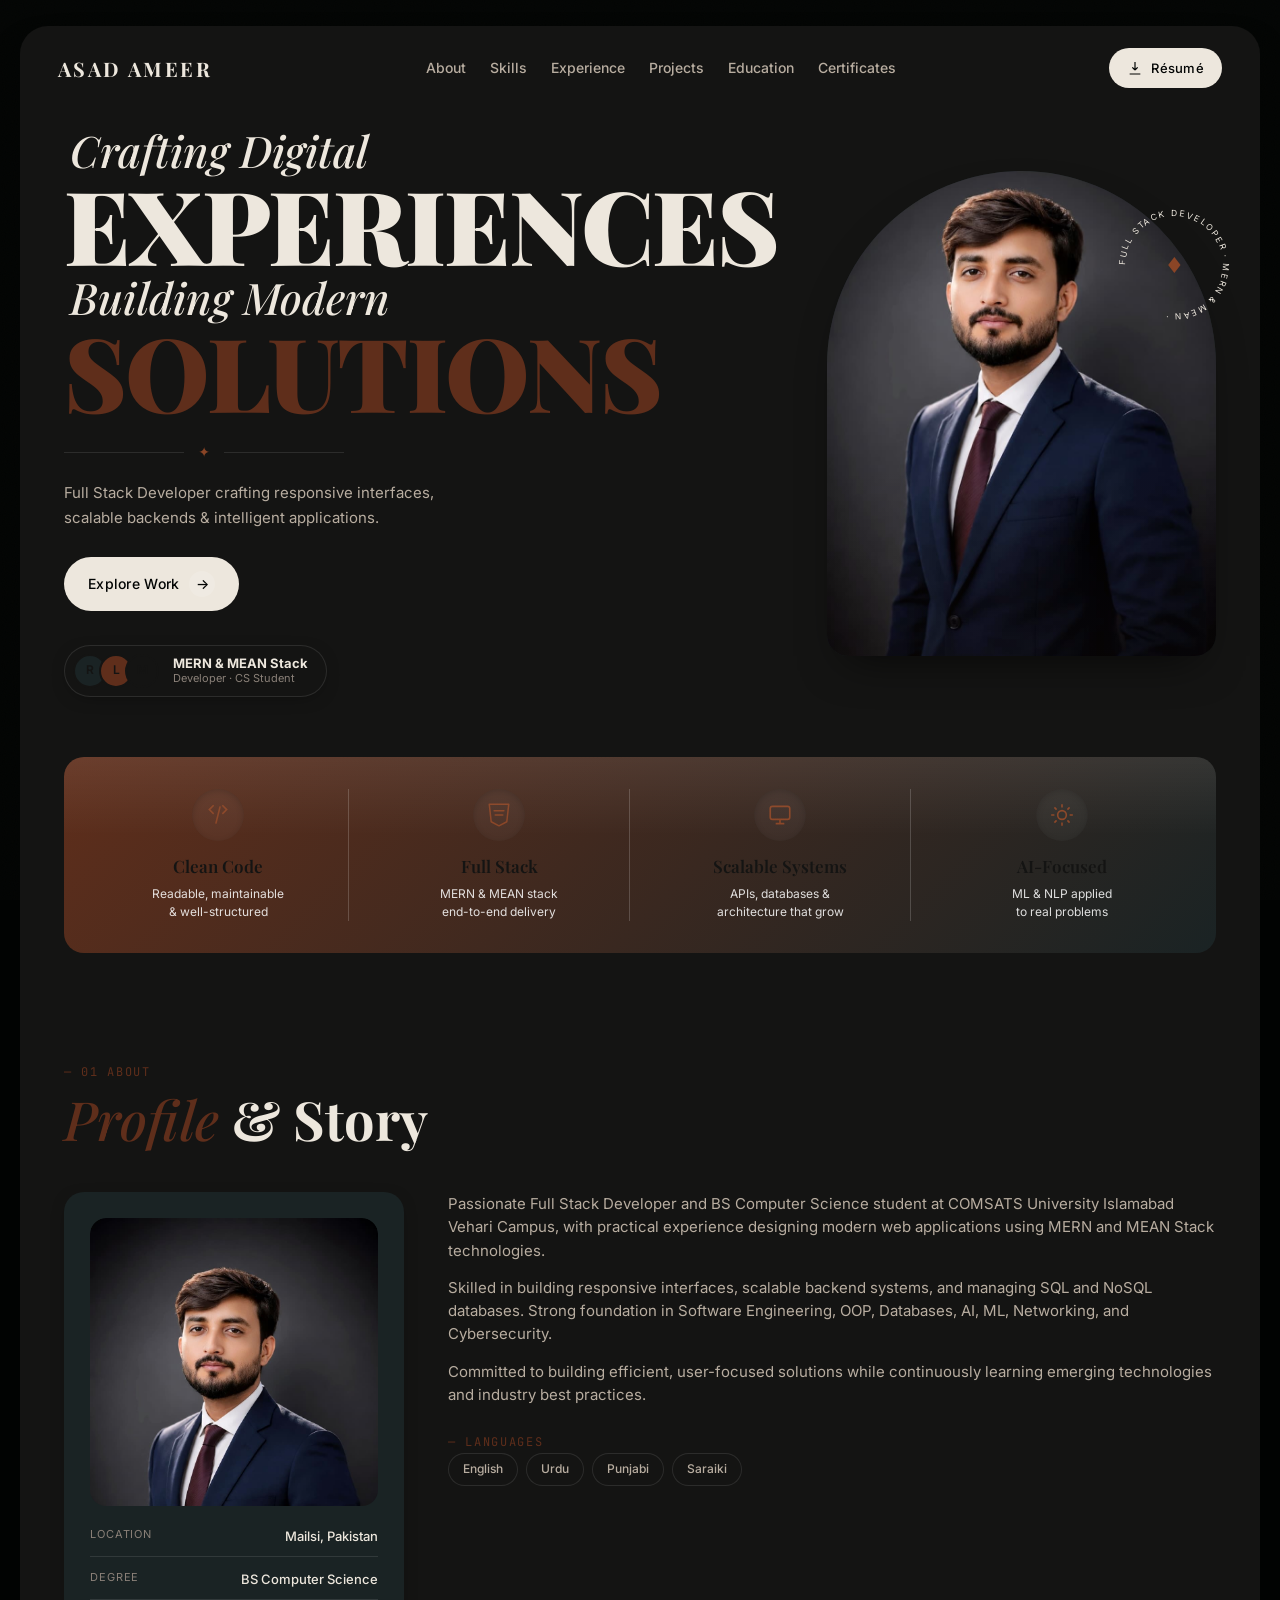
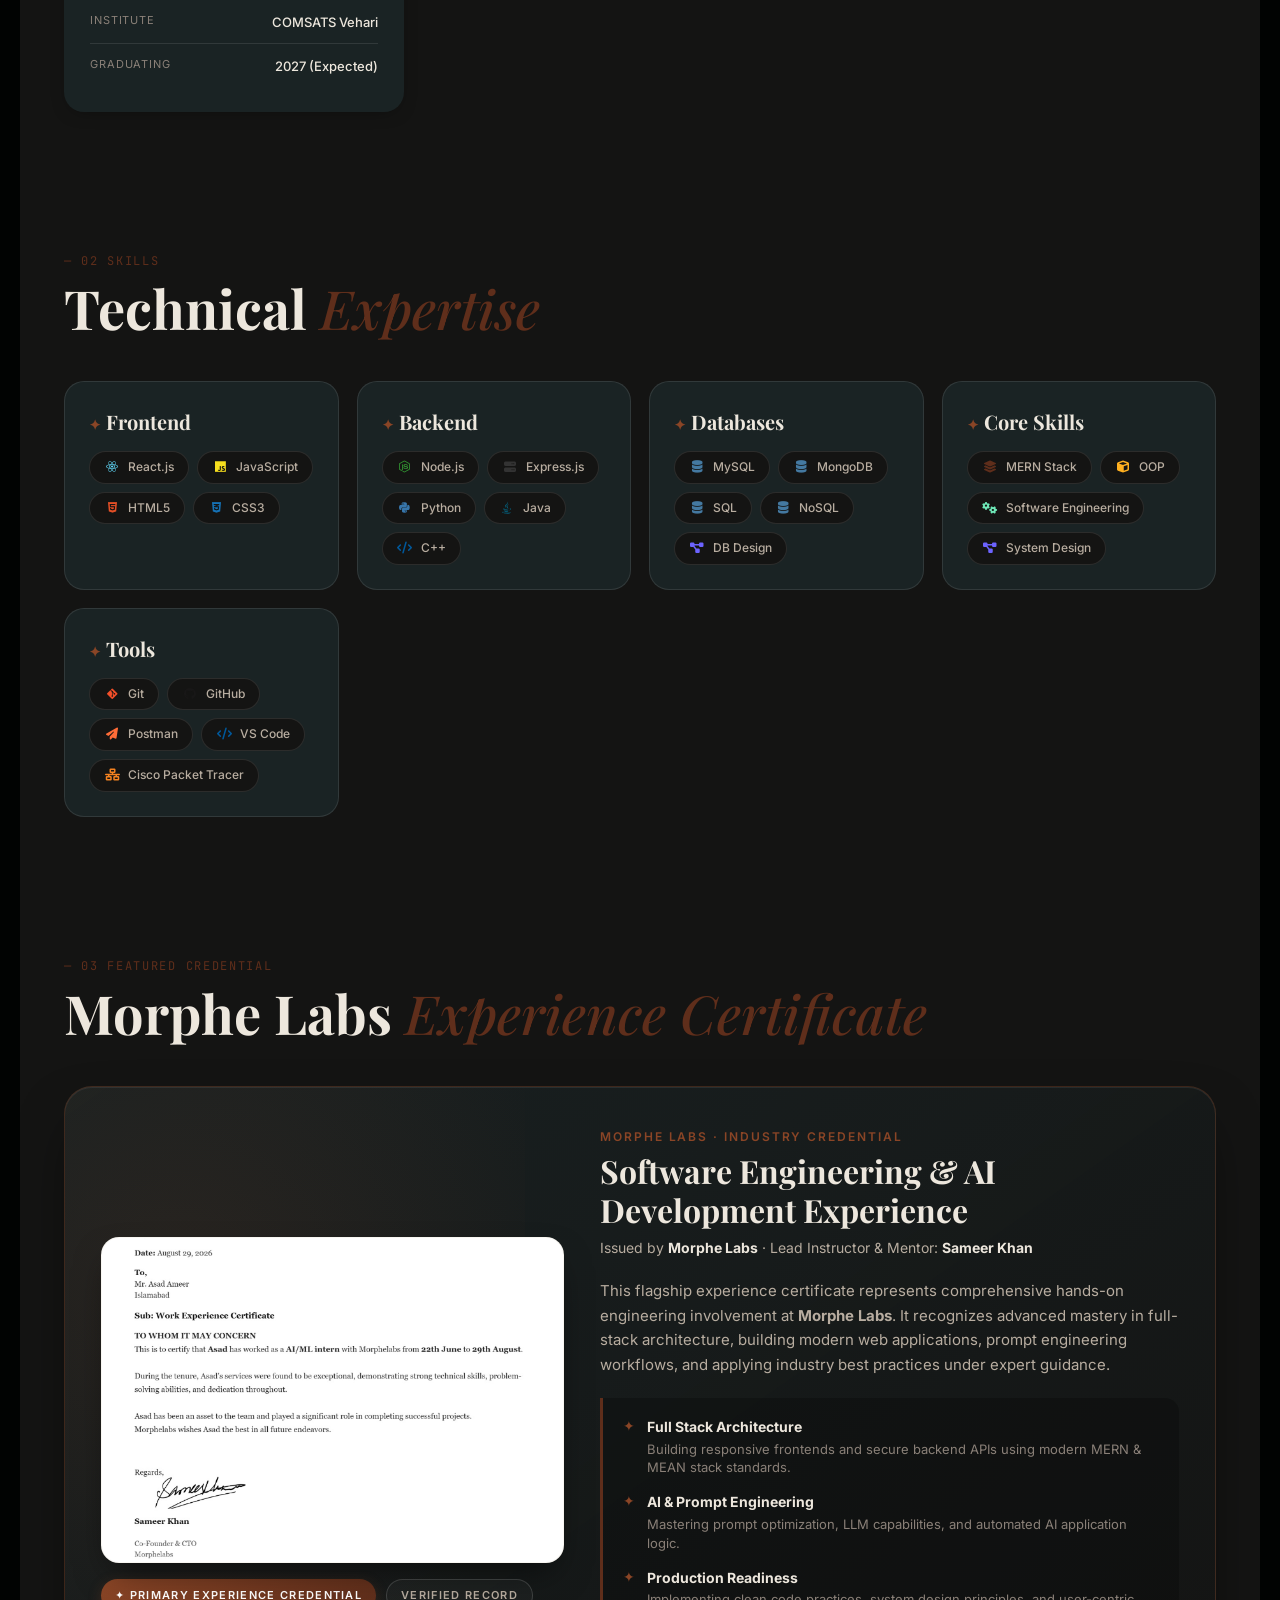
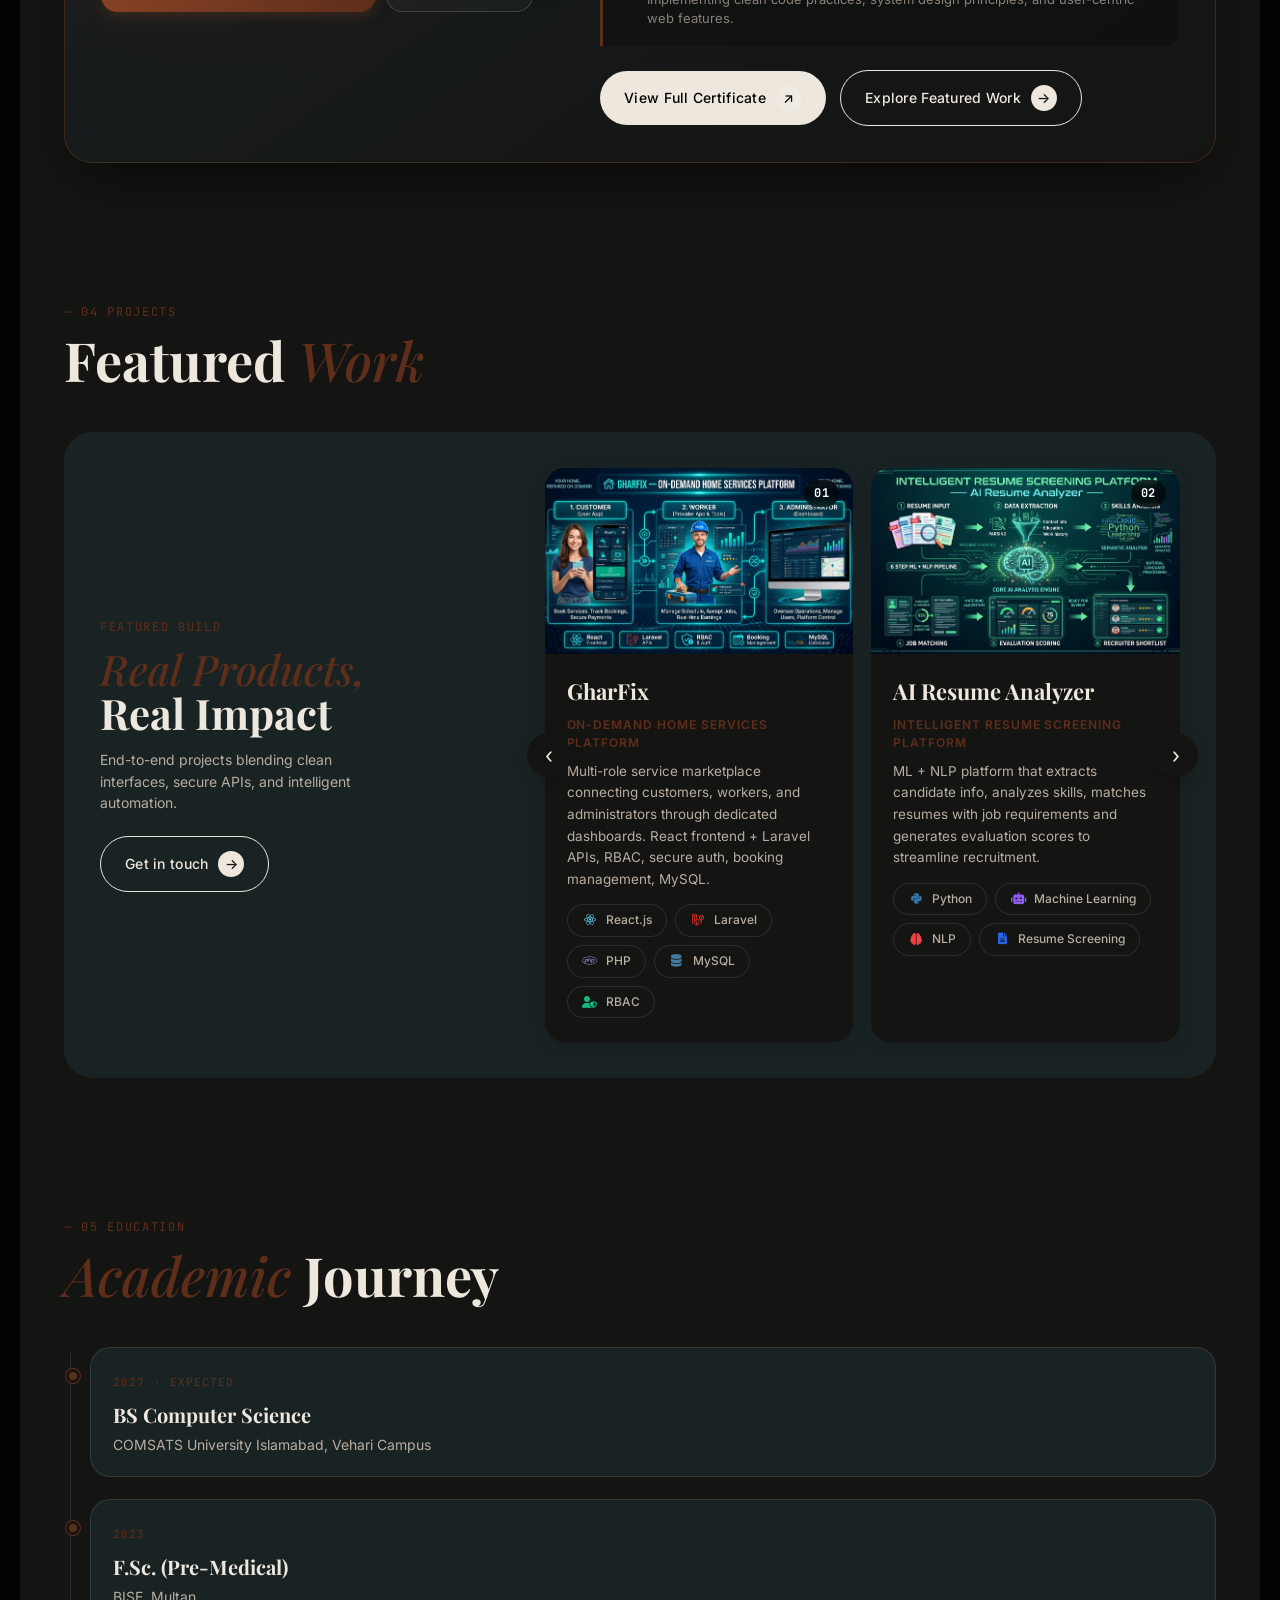
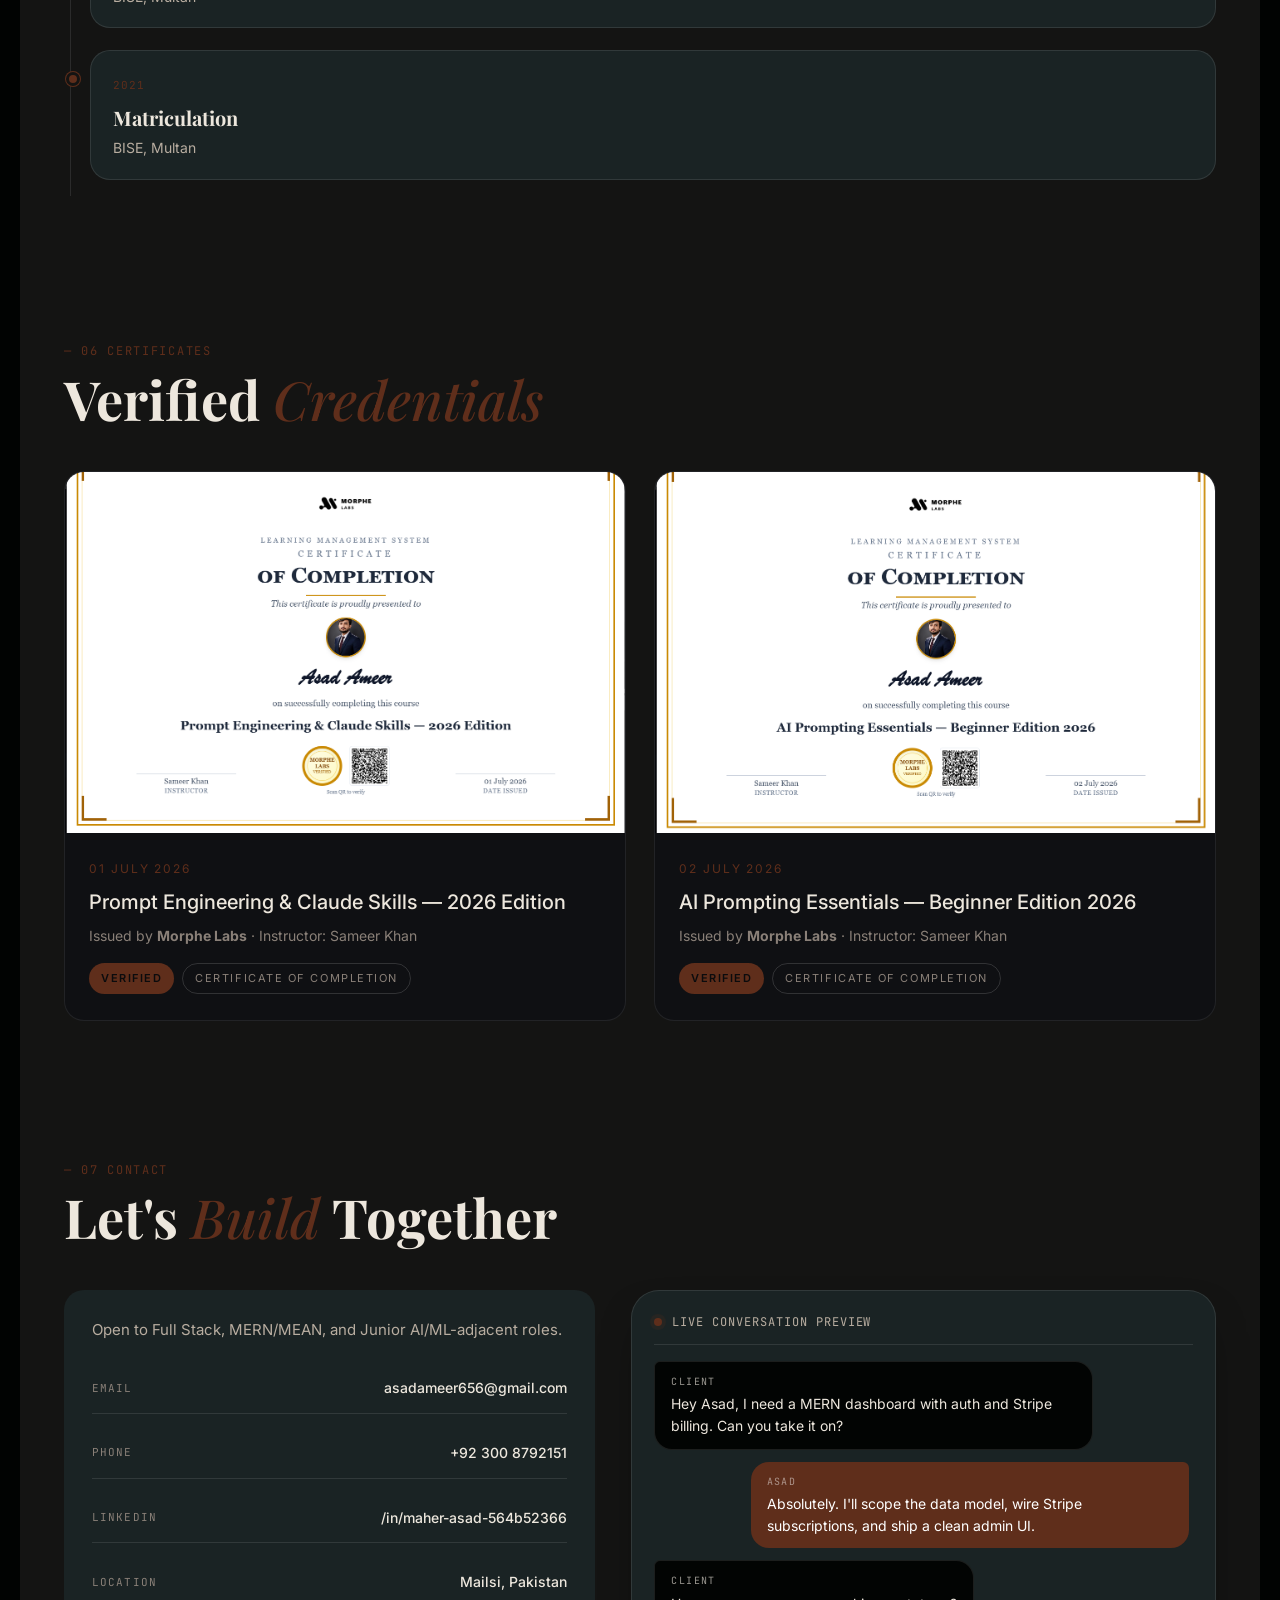
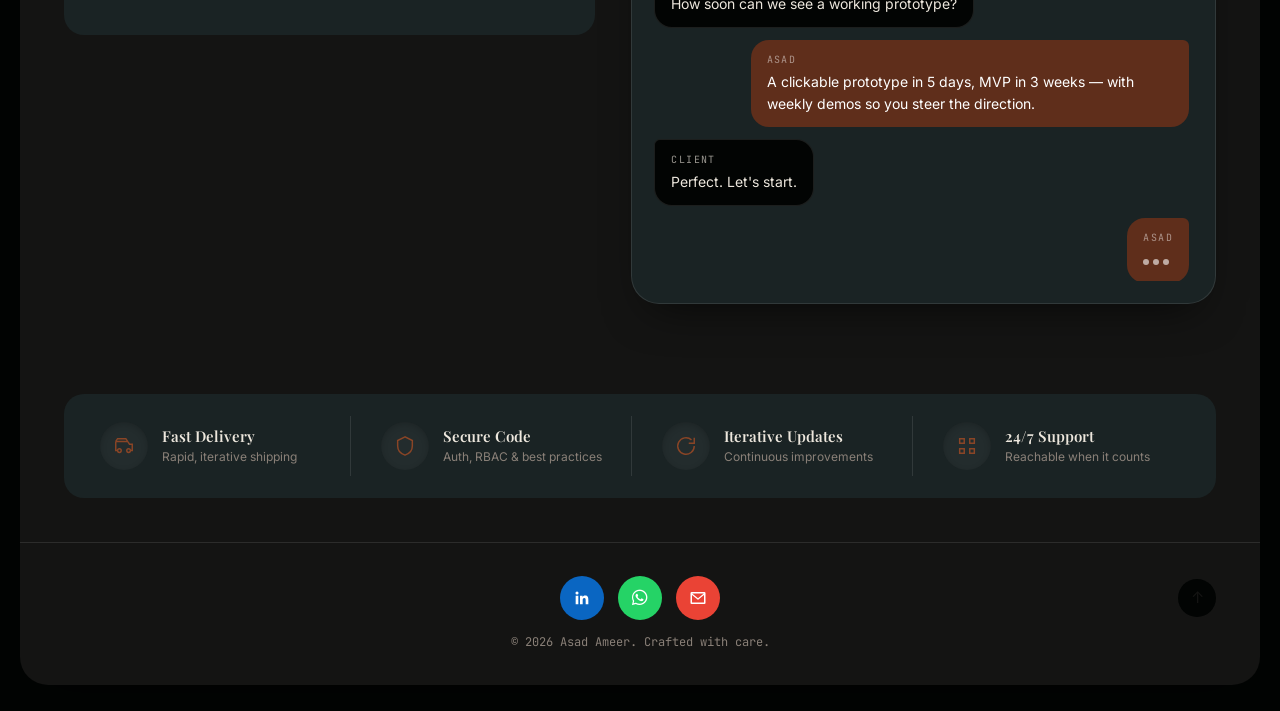
==== commit 89e71bf2: "Updatedd" ====
--- a/index.html
+++ b/index.html
@@ -1,539 +1,673 @@
 <!DOCTYPE html>
 <html lang="en">
+
 <head>
-<meta charset="UTF-8">
-<meta name="viewport" content="width=device-width, initial-scale=1.0">
-<title>Asad Ameer — Full Stack Developer</title>
-<meta name="description" content="Asad Ameer — Full Stack Developer specializing in MERN & MEAN Stack development. BS Computer Science student at COMSATS University Islamabad, Vehari Campus.">
-<link rel="preconnect" href="https://fonts.googleapis.com">
-<link rel="preconnect" href="https://fonts.gstatic.com" crossorigin>
-<link href="https://fonts.googleapis.com/css2?family=Playfair+Display:ital,wght@0,500;0,700;0,900;1,400;1,500&family=Inter:wght@400;500;600&family=JetBrains+Mono:wght@400;500&display=swap" rel="stylesheet">
-<link rel="icon" href="assets/logo.png" type="image/png">
-<link rel="stylesheet" href="https://cdnjs.cloudflare.com/ajax/libs/font-awesome/6.4.0/css/all.min.css">
-<link rel="stylesheet" href="style.css">
+  <meta charset="UTF-8">
+  <meta name="viewport" content="width=device-width, initial-scale=1.0">
+  <title>Asad Ameer — Full Stack Developer</title>
+  <meta name="description"
+    content="Asad Ameer — Full Stack Developer specializing in MERN & MEAN Stack development. BS Computer Science student at COMSATS University Islamabad, Vehari Campus.">
+  <link rel="preconnect" href="https://fonts.googleapis.com">
+  <link rel="preconnect" href="https://fonts.gstatic.com" crossorigin>
+  <link
+    href="https://fonts.googleapis.com/css2?family=Playfair+Display:ital,wght@0,500;0,700;0,900;1,400;1,500&family=Inter:wght@400;500;600&family=JetBrains+Mono:wght@400;500&display=swap"
+    rel="stylesheet">
+  <link rel="icon" href="assets/logo.png" type="image/png">
+  <link rel="stylesheet" href="https://cdnjs.cloudflare.com/ajax/libs/font-awesome/6.4.0/css/all.min.css">
+  <link rel="stylesheet" href="style.css">
 </head>
+
 <body>
 
-<div class="grain"></div>
-<div class="scroll-progress" id="scrollProgress"></div>
-
-<!-- OUTER FRAME (like reference) -->
-<div class="frame">
-
-  <!-- NAV -->
-  <nav class="nav" id="nav">
-    <ul class="nav__links nav__links--left" id="navLinks">
-      <li><a href="#about" data-nav>About</a></li>
-      <li><a href="#skills" data-nav>Skills</a></li>
-      <li><a href="#projects" data-nav>Projects</a></li>
-      <li><a href="#education" data-nav>Education</a></li>
-      <li><a href="#certificates" data-nav>Certificates</a></li>
-    </ul>
-    <a href="#hero" class="nav__logo">ASAD<span> </span>AMEER</a>
-    <div class="nav__right">
-      <a href="#contact" class="nav__icon" aria-label="Contact">
-        <svg viewBox="0 0 24 24" width="18" height="18" fill="none" stroke="currentColor" stroke-width="1.8"><circle cx="11" cy="11" r="7"/><path d="m20 20-3.5-3.5"/></svg>
-      </a>
-      <a href="resume/Asad_Ameer_Resume.pdf" download class="nav__cta">
-        <svg viewBox="0 0 24 24" width="16" height="16" fill="none" stroke="currentColor" stroke-width="1.8"><path d="M12 3v12m0 0 4-4m-4 4-4-4M4 21h16"/></svg>
-        <span>Résumé</span>
-      </a>
-    </div>
-    <button class="nav__toggle" id="navToggle" aria-label="Toggle menu">
-      <span></span><span></span><span></span>
-    </button>
-  </nav>
-
-  <!-- HERO -->
-  <header class="hero" id="hero">
-    <div class="hero__copy">
-      <h1 class="hero__title" data-reveal>
-        <span class="line line--italic">Crafting Digital</span>
-        <span class="line line--display">EXPERIENCES</span>
-        <span class="line line--italic">Building Modern</span>
-        <span class="line line--display line--accent">SOLUTIONS<span class="dot"></span></span>
-      </h1>
-      <div class="hero__divider">
-        <span class="hero__divider-line"></span>
-        <span class="hero__star">✦</span>
-        <span class="hero__divider-line"></span>
-      </div>
-      <p class="hero__intro" data-reveal>
-        Full Stack Developer crafting responsive interfaces,
-        scalable backends &amp; intelligent applications.
-      </p>
-
-      <div class="hero__actions" data-reveal>
-        <a href="#projects" class="btn btn--primary magnetic">
-          <span>Explore Work</span>
-          <span class="btn__arrow">→</span>
+  <div class="grain"></div>
+  <div class="scroll-progress" id="scrollProgress"></div>
+
+  <!-- OUTER FRAME (like reference) -->
+  <div class="frame">
+
+    <!-- NAV -->
+    <nav class="nav" id="nav">
+      <a href="#hero" class="nav__logo">ASAD AMEER</a>
+
+      <ul class="nav__links" id="navLinks">
+        <li><a href="#about" data-nav>About</a></li>
+        <li><a href="#skills" data-nav>Skills</a></li>
+        <li><a href="#experience" data-nav>Experience</a></li>
+        <li><a href="#projects" data-nav>Projects</a></li>
+        <li><a href="#education" data-nav>Education</a></li>
+        <li><a href="#certificates" data-nav>Certificates</a></li>
+      </ul>
+
+      <div class="nav__right">
+        <a href="resume/Asad_Ameer_Resume.pdf" download class="nav__cta">
+          <svg viewBox="0 0 24 24" width="16" height="16" fill="none" stroke="currentColor" stroke-width="1.8">
+            <path d="M12 3v12m0 0 4-4m-4 4-4-4M4 21h16" />
+          </svg>
+          <span>Résumé</span>
         </a>
       </div>
 
-      <div class="hero__trust" data-reveal>
-        <div class="hero__trust-avatars">
-          <span class="avatar avatar--1">R</span>
-          <span class="avatar avatar--2">L</span>
-          <span class="avatar avatar--3">M</span>
-        </div>
-        <div class="hero__trust-text">
-          <strong>MERN &amp; MEAN Stack</strong>
-          <span>Developer · CS Student</span>
-        </div>
-      </div>
-    </div>
-
-    <div class="hero__visual" data-reveal>
-      <div class="hero__arch">
-        <img src="assets/hero.jpg" alt="Asad Ameer portrait">
-      </div>
-      <div class="hero__badge">
-        <svg viewBox="0 0 200 200" width="130" height="130">
-          <defs>
-            <path id="circlePath" d="M100,100 m-75,0 a75,75 0 1,1 150,0 a75,75 0 1,1 -150,0"/>
-          </defs>
-          <text font-family="Inter, sans-serif" font-size="13" letter-spacing="3" fill="currentColor">
-            <textPath href="#circlePath">FULL STACK DEVELOPER · MERN &amp; MEAN · </textPath>
-          </text>
-        </svg>
-        <span class="hero__badge-star">♦</span>
-      </div>
-    </div>
-  </header>
-
-  <!-- FEATURE STRIP -->
-  <section class="features">
-    <div class="feature">
-      <div class="feature__icon">
-        <svg viewBox="0 0 24 24" width="26" height="26" fill="none" stroke="currentColor" stroke-width="1.5"><path d="M8 3 4 7l4 4M16 3l4 4-4 4M14 4l-4 16"/></svg>
-      </div>
-      <h4>Clean Code</h4>
-      <p>Readable, maintainable<br>&amp; well-structured</p>
-    </div>
-    <div class="feature">
-      <div class="feature__icon">
-        <svg viewBox="0 0 24 24" width="26" height="26" fill="none" stroke="currentColor" stroke-width="1.4" stroke-linejoin="round" aria-hidden="true">
-          <path d="M3 2l1.8 16.2L12 22l7.2-3.8L21 2H3z"/>
-          <path d="M7.5 8h9" stroke-linecap="round"/>
-          <path d="M8.5 12h7" stroke-linecap="round"/>
-        </svg>
-      </div>
-      <h4>Full Stack</h4>
-      <p>MERN &amp; MEAN stack<br>end-to-end delivery</p>
-    </div>
-    <div class="feature">
-      <div class="feature__icon">
-        <svg viewBox="0 0 24 24" width="26" height="26" fill="none" stroke="currentColor" stroke-width="1.5"><rect x="3" y="4" width="18" height="12" rx="2"/><path d="M8 20h8M12 16v4"/></svg>
-      </div>
-      <h4>Scalable Systems</h4>
-      <p>APIs, databases &amp;<br>architecture that grow</p>
-    </div>
-    <div class="feature">
-      <div class="feature__icon">
-        <svg viewBox="0 0 24 24" width="26" height="26" fill="none" stroke="currentColor" stroke-width="1.5"><circle cx="12" cy="12" r="4"/><path d="M12 2v3M12 19v3M2 12h3M19 12h3M5 5l2 2M17 17l2 2M5 19l2-2M17 7l2-2"/></svg>
-      </div>
-      <h4>AI-Focused</h4>
-      <p>ML &amp; NLP applied<br>to real problems</p>
-    </div>
-  </section>
-
-  <main>
-
-    <!-- ABOUT -->
-    <section class="section" id="about">
-      <div class="section__head" data-reveal>
-        <p class="eyebrow">— 01 About</p>
-        <h2 class="section__title"><em>Profile</em> &amp; Story</h2>
-      </div>
-
-      <div class="about__grid">
-        <div class="about__mark" data-reveal>
-          <div class="mark mark--photo">
-            <img src="assets/hero.jpg" alt="Asad Ameer portrait">
-          </div>
-          <ul class="about__facts">
-            <li><span>Location</span><strong>Mailsi, Pakistan</strong></li>
-            <li><span>Degree</span><strong>BS Computer Science</strong></li>
-            <li><span>Institute</span><strong>COMSATS Vehari</strong></li>
-            <li><span>Graduating</span><strong>2027 (Expected)</strong></li>
-          </ul>
-        </div>
-
-        <div class="about__copy" data-reveal>
-          <p>
-            Passionate Full Stack Developer and BS Computer Science student at
-            COMSATS University Islamabad Vehari Campus, with practical experience
-            designing modern web applications using MERN and MEAN Stack technologies.
-          </p>
-          <p>
-            Skilled in building responsive interfaces, scalable backend systems,
-            and managing SQL and NoSQL databases. Strong foundation in Software
-            Engineering, OOP, Databases, AI, ML, Networking, and Cybersecurity.
-          </p>
-          <p>
-            Committed to building efficient, user-focused solutions while
-            continuously learning emerging technologies and industry best practices.
-          </p>
-          <div class="about__langs">
-            <span class="eyebrow">— Languages</span>
-            <div class="chips">
-              <span class="chip">English</span>
-              <span class="chip">Urdu</span>
-              <span class="chip">Punjabi</span>
-              <span class="chip">Saraiki</span>
-            </div>
-          </div>
-        </div>
-      </div>
-    </section>
-
-    <!-- SKILLS -->
-    <section class="section" id="skills">
-      <div class="section__head" data-reveal>
-        <p class="eyebrow">— 02 Skills</p>
-        <h2 class="section__title">Technical <em>Expertise</em></h2>
-      </div>
-
-      <div class="skills__grid">
-        <div class="skill-card" data-reveal>
-          <h3>Frontend</h3>
-          <div class="chips">
-            <span class="chip"><i class="fab fa-react"></i>React.js</span>
-            <span class="chip"><i class="fab fa-js"></i>JavaScript</span>
-            <span class="chip"><i class="fab fa-html5"></i>HTML5</span>
-            <span class="chip"><i class="fab fa-css3-alt"></i>CSS3</span>
-          </div>
-        </div>
-        <div class="skill-card" data-reveal>
-          <h3>Backend</h3>
-          <div class="chips">
-            <span class="chip"><i class="fab fa-node-js"></i>Node.js</span>
-            <span class="chip"><i class="fas fa-server"></i>Express.js</span>
-            <span class="chip"><i class="fab fa-python"></i>Python</span>
-            <span class="chip"><i class="fab fa-java"></i>Java</span>
-            <span class="chip"><i class="fas fa-code"> </i>C++</span>
-          </div>
-        </div>
-        <div class="skill-card" data-reveal>
-          <h3>Databases</h3>
-          <div class="chips">
-            <span class="chip"><i class="fas fa-database"></i>MySQL</span>
-            <span class="chip"><i class="fas fa-database"></i>MongoDB</span>
-            <span class="chip"><i class="fas fa-database"></i>SQL</span>
-            <span class="chip"><i class="fas fa-database"></i>NoSQL</span>
-            <span class="chip"><i class="fas fa-project-diagram"></i>DB Design</span>
-          </div>
-        </div>
-        <div class="skill-card" data-reveal>
-          <h3>Core Skills</h3>
-          <div class="chips">
-            <span class="chip"><i class="fas fa-layer-group"></i>MERN Stack</span>
-            <span class="chip"><i class="fas fa-cube"></i>OOP</span>
-            <span class="chip"><i class="fas fa-cogs"></i>Software Engineering</span>
-            <span class="chip"><i class="fas fa-project-diagram"></i>System Design</span>
-          </div>
-        </div>
-        <div class="skill-card" data-reveal>
-          <h3>Tools</h3>
-          <div class="chips">
-            <span class="chip"><i class="fab fa-git-alt"></i>Git</span>
-            <span class="chip"><i class="fab fa-github"></i>GitHub</span>
-            <span class="chip"><i class="fas fa-paper-plane"></i>Postman</span>
-            <span class="chip"><i class="fas fa-code"></i>VS Code</span>
-            <span class="chip"><i class="fas fa-network-wired"></i>Cisco Packet Tracer</span>
-          </div>
-        </div>
-      </div>
-    </section>
-
-    <!-- FEATURED PROJECTS (card layout like reference) -->
-    <section class="section" id="projects">
-      <div class="section__head" data-reveal>
-        <p class="eyebrow">— 03 Projects</p>
-        <h2 class="section__title">Featured <em>Work</em></h2>
-      </div>
-
-      <div class="featured">
-        <div class="featured__copy" data-reveal>
-          <p class="eyebrow">Featured Build</p>
-          <h3 class="featured__title"><em>Real Products,</em><br>Real Impact</h3>
-          <p class="featured__desc">
-            End-to-end projects blending clean interfaces, secure APIs,
-            and intelligent automation.
-          </p>
-          <a href="#contact" class="btn btn--ghost magnetic">
-            <span>Get in touch</span>
+      <button class="nav__toggle" id="navToggle" aria-label="Toggle menu">
+        <span></span><span></span><span></span>
+      </button>
+    </nav>
+
+    <!-- HERO -->
+    <header class="hero" id="hero">
+      <div class="hero__copy">
+        <h1 class="hero__title" data-reveal>
+          <span class="line line--italic">Crafting Digital</span>
+          <span class="line line--display">EXPERIENCES</span>
+          <span class="line line--italic">Building Modern</span>
+          <span class="line line--display line--accent">SOLUTIONS<span class="dot"></span></span>
+        </h1>
+        <div class="hero__divider">
+          <span class="hero__divider-line"></span>
+          <span class="hero__star">✦</span>
+          <span class="hero__divider-line"></span>
+        </div>
+        <p class="hero__intro" data-reveal>
+          Full Stack Developer crafting responsive interfaces,
+          scalable backends &amp; intelligent applications.
+        </p>
+
+        <div class="hero__actions" data-reveal>
+          <a href="#projects" class="btn btn--primary magnetic">
+            <span>Explore Work</span>
             <span class="btn__arrow">→</span>
           </a>
         </div>
 
-        <div class="featured__carousel">
-          <button class="featured__nav featured__nav--prev" aria-label="Previous">‹</button>
-          <button class="featured__nav featured__nav--next" aria-label="Next">›</button>
-
-          <div class="featured__slides">
-            <article class="project-card" data-reveal>
-              <div class="project-card__thumb">
-                <span class="project-card__index">01</span>
-              </div>
-              <div class="project-card__body">
-                <h4>GharFix</h4>
-                <p class="project-card__tag">On-Demand Home Services Platform</p>
-                <p class="project-card__desc">
-                  Multi-role service marketplace connecting customers, workers, and
-                  administrators through dedicated dashboards. React frontend + Laravel
-                  APIs, RBAC, secure auth, booking management, MySQL.
+        <div class="hero__trust" data-reveal>
+          <div class="hero__trust-avatars">
+            <span class="avatar avatar--1">R</span>
+            <span class="avatar avatar--2">L</span>
+            <span class="avatar avatar--3">M</span>
+          </div>
+          <div class="hero__trust-text">
+            <strong>MERN &amp; MEAN Stack</strong>
+            <span>Developer · CS Student</span>
+          </div>
+        </div>
+      </div>
+
+      <div class="hero__visual" data-reveal>
+        <div class="hero__arch">
+          <img src="assets/hero.jpg" alt="Asad Ameer portrait">
+        </div>
+        <div class="hero__badge">
+          <svg viewBox="0 0 200 200" width="130" height="130">
+            <defs>
+              <path id="circlePath" d="M100,100 m-75,0 a75,75 0 1,1 150,0 a75,75 0 1,1 -150,0" />
+            </defs>
+            <text font-family="Inter, sans-serif" font-size="13" letter-spacing="3" fill="currentColor">
+              <textPath href="#circlePath">FULL STACK DEVELOPER · MERN &amp; MEAN · </textPath>
+            </text>
+          </svg>
+          <span class="hero__badge-star">♦</span>
+        </div>
+      </div>
+    </header>
+
+    <!-- FEATURE STRIP -->
+    <section class="features">
+      <div class="feature">
+        <div class="feature__icon">
+          <svg viewBox="0 0 24 24" width="26" height="26" fill="none" stroke="currentColor" stroke-width="1.5">
+            <path d="M8 3 4 7l4 4M16 3l4 4-4 4M14 4l-4 16" />
+          </svg>
+        </div>
+        <h4>Clean Code</h4>
+        <p>Readable, maintainable<br>&amp; well-structured</p>
+      </div>
+      <div class="feature">
+        <div class="feature__icon">
+          <svg viewBox="0 0 24 24" width="26" height="26" fill="none" stroke="currentColor" stroke-width="1.4"
+            stroke-linejoin="round" aria-hidden="true">
+            <path d="M3 2l1.8 16.2L12 22l7.2-3.8L21 2H3z" />
+            <path d="M7.5 8h9" stroke-linecap="round" />
+            <path d="M8.5 12h7" stroke-linecap="round" />
+          </svg>
+        </div>
+        <h4>Full Stack</h4>
+        <p>MERN &amp; MEAN stack<br>end-to-end delivery</p>
+      </div>
+      <div class="feature">
+        <div class="feature__icon">
+          <svg viewBox="0 0 24 24" width="26" height="26" fill="none" stroke="currentColor" stroke-width="1.5">
+            <rect x="3" y="4" width="18" height="12" rx="2" />
+            <path d="M8 20h8M12 16v4" />
+          </svg>
+        </div>
+        <h4>Scalable Systems</h4>
+        <p>APIs, databases &amp;<br>architecture that grow</p>
+      </div>
+      <div class="feature">
+        <div class="feature__icon">
+          <svg viewBox="0 0 24 24" width="26" height="26" fill="none" stroke="currentColor" stroke-width="1.5">
+            <circle cx="12" cy="12" r="4" />
+            <path d="M12 2v3M12 19v3M2 12h3M19 12h3M5 5l2 2M17 17l2 2M5 19l2-2M17 7l2-2" />
+          </svg>
+        </div>
+        <h4>AI-Focused</h4>
+        <p>ML &amp; NLP applied<br>to real problems</p>
+      </div>
+    </section>
+
+    <main>
+
+      <!-- ABOUT -->
+      <section class="section" id="about">
+        <div class="section__head" data-reveal>
+          <p class="eyebrow">— 01 About</p>
+          <h2 class="section__title"><em>Profile</em> &amp; Story</h2>
+        </div>
+
+        <div class="about__grid">
+          <div class="about__mark" data-reveal>
+            <div class="mark mark--photo">
+              <img src="assets/hero.jpg" alt="Asad Ameer portrait">
+            </div>
+            <ul class="about__facts">
+              <li><span>Location</span><strong>Mailsi, Pakistan</strong></li>
+              <li><span>Degree</span><strong>BS Computer Science</strong></li>
+              <li><span>Institute</span><strong>COMSATS Vehari</strong></li>
+              <li><span>Graduating</span><strong>2027 (Expected)</strong></li>
+            </ul>
+          </div>
+
+          <div class="about__copy" data-reveal>
+            <p>
+              Passionate Full Stack Developer and BS Computer Science student at
+              COMSATS University Islamabad Vehari Campus, with practical experience
+              designing modern web applications using MERN and MEAN Stack technologies.
+            </p>
+            <p>
+              Skilled in building responsive interfaces, scalable backend systems,
+              and managing SQL and NoSQL databases. Strong foundation in Software
+              Engineering, OOP, Databases, AI, ML, Networking, and Cybersecurity.
+            </p>
+            <p>
+              Committed to building efficient, user-focused solutions while
+              continuously learning emerging technologies and industry best practices.
+            </p>
+            <div class="about__langs">
+              <span class="eyebrow">— Languages</span>
+              <div class="chips">
+                <span class="chip">English</span>
+                <span class="chip">Urdu</span>
+                <span class="chip">Punjabi</span>
+                <span class="chip">Saraiki</span>
+              </div>
+            </div>
+          </div>
+        </div>
+      </section>
+
+      <!-- SKILLS -->
+      <section class="section" id="skills">
+        <div class="section__head" data-reveal>
+          <p class="eyebrow">— 02 Skills</p>
+          <h2 class="section__title">Technical <em>Expertise</em></h2>
+        </div>
+
+        <div class="skills__grid">
+          <div class="skill-card" data-reveal>
+            <h3>Frontend</h3>
+            <div class="chips">
+              <span class="chip"><i class="fab fa-react"></i>React.js</span>
+              <span class="chip"><i class="fab fa-js"></i>JavaScript</span>
+              <span class="chip"><i class="fab fa-html5"></i>HTML5</span>
+              <span class="chip"><i class="fab fa-css3-alt"></i>CSS3</span>
+            </div>
+          </div>
+          <div class="skill-card" data-reveal>
+            <h3>Backend</h3>
+            <div class="chips">
+              <span class="chip"><i class="fab fa-node-js"></i>Node.js</span>
+              <span class="chip"><i class="fas fa-server"></i>Express.js</span>
+              <span class="chip"><i class="fab fa-python"></i>Python</span>
+              <span class="chip"><i class="fab fa-java"></i>Java</span>
+              <span class="chip"><i class="fas fa-code"> </i>C++</span>
+            </div>
+          </div>
+          <div class="skill-card" data-reveal>
+            <h3>Databases</h3>
+            <div class="chips">
+              <span class="chip"><i class="fas fa-database"></i>MySQL</span>
+              <span class="chip"><i class="fas fa-database"></i>MongoDB</span>
+              <span class="chip"><i class="fas fa-database"></i>SQL</span>
+              <span class="chip"><i class="fas fa-database"></i>NoSQL</span>
+              <span class="chip"><i class="fas fa-project-diagram"></i>DB Design</span>
+            </div>
+          </div>
+          <div class="skill-card" data-reveal>
+            <h3>Core Skills</h3>
+            <div class="chips">
+              <span class="chip"><i class="fas fa-layer-group"></i>MERN Stack</span>
+              <span class="chip"><i class="fas fa-cube"></i>OOP</span>
+              <span class="chip"><i class="fas fa-cogs"></i>Software Engineering</span>
+              <span class="chip"><i class="fas fa-project-diagram"></i>System Design</span>
+            </div>
+          </div>
+          <div class="skill-card" data-reveal>
+            <h3>Tools</h3>
+            <div class="chips">
+              <span class="chip"><i class="fab fa-git-alt"></i>Git</span>
+              <span class="chip"><i class="fab fa-github"></i>GitHub</span>
+              <span class="chip"><i class="fas fa-paper-plane"></i>Postman</span>
+              <span class="chip"><i class="fas fa-code"></i>VS Code</span>
+              <span class="chip"><i class="fas fa-network-wired"></i>Cisco Packet Tracer</span>
+            </div>
+          </div>
+        </div>
+      </section>
+
+      <!-- MORPHE LABS EXPERIENCE CERTIFICATE (FEATURED MAIN SECTION) -->
+      <section class="section section--exp-cert" id="experience">
+        <div class="section__head" data-reveal>
+          <p class="eyebrow">— 03 Featured Credential</p>
+          <h2 class="section__title">Morphe Labs <em>Experience Certificate</em></h2>
+        </div>
+
+        <div class="exp-cert-card" data-reveal>
+          <div class="exp-cert-card__glow"></div>
+          <div class="exp-cert-card__grid">
+            <div class="exp-cert-card__media-wrap">
+              <button class="exp-cert-card__media" type="button" data-cert-src="assets/morphe-experience-cert.png"
+                data-cert-title="Morphe Labs — Experience Certificate of Completion"
+                aria-label="View Morphe Labs Experience Certificate">
+                <img src="assets/morphe-experience-cert.png" alt="Morphe Labs Experience Certificate" loading="lazy" />
+                <div class="exp-cert-card__overlay">
+                  <span class="exp-cert-card__zoom-btn">
+                    <svg viewBox="0 0 24 24" width="20" height="20" fill="none" stroke="currentColor" stroke-width="2">
+                      <circle cx="11" cy="11" r="8" />
+                      <path d="m21 21-4.35-4.35" />
+                      <path d="M11 8v6M8 11h6" />
+                    </svg>
+                    Inspect Certificate
+                  </span>
+                </div>
+              </button>
+              <div class="exp-cert-card__badge-bar">
+                <span class="exp-badge exp-badge--gold">✦ Primary Experience Credential</span>
+                <span class="exp-badge exp-badge--outline">Verified Record</span>
+              </div>
+            </div>
+
+            <div class="exp-cert-card__content">
+              <div class="exp-cert-card__header">
+                <span class="exp-cert-card__org">Morphe Labs · Industry Credential</span>
+                <h3 class="exp-cert-card__title">Software Engineering &amp; AI Development Experience</h3>
+                <p class="exp-cert-card__meta">Issued by <strong>Morphe Labs</strong> · Lead Instructor &amp; Mentor:
+                  <strong>Sameer Khan</strong>
                 </p>
-                <div class="chips">
-                  <span class="chip"><i class="fab fa-react"></i>React.js</span>
-                  <span class="chip"><i class="fab fa-laravel"></i>Laravel</span>
-                  <span class="chip"><i class="fab fa-php"></i>PHP</span>
-                  <span class="chip"><i class="fas fa-database"></i>MySQL</span>
-                  <span class="chip"><i class="fas fa-user-shield"></i>RBAC</span>
-                </div>
-              </div>
-            </article>
-
-            <article class="project-card" data-reveal>
-              <div class="project-card__thumb">
-                <span class="project-card__index">02</span>
-              </div>
-              <div class="project-card__body">
-                <h4>AI Resume Analyzer</h4>
-                <p class="project-card__tag">Intelligent Resume Screening Platform</p>
-                <p class="project-card__desc">
-                  ML + NLP platform that extracts candidate info, analyzes skills,
-                  matches resumes with job requirements and generates evaluation
-                  scores to streamline recruitment.
-                </p>
-                <div class="chips">
-                  <span class="chip"><i class="fab fa-python"></i>Python</span>
-                  <span class="chip"><i class="fas fa-robot"></i>Machine Learning</span>
-                  <span class="chip"><i class="fas fa-brain"></i>NLP</span>
-                  <span class="chip"><i class="fas fa-file-alt"></i>Resume Screening</span>
-                </div>
-              </div>
-            </article>
-          </div>
+              </div>
+
+              <p class="exp-cert-card__desc">
+                This flagship experience certificate represents comprehensive hands-on engineering involvement at
+                <strong>Morphe Labs</strong>. It recognizes advanced mastery in full-stack architecture, building modern
+                web applications, prompt engineering workflows, and applying industry best practices under expert
+                guidance.
+              </p>
+
+              <div class="exp-cert-card__highlights">
+                <div class="exp-highlight">
+                  <div class="exp-highlight__icon">✦</div>
+                  <div>
+                    <strong>Full Stack Architecture</strong>
+                    <p>Building responsive frontends and secure backend APIs using modern MERN &amp; MEAN stack
+                      standards.</p>
+                  </div>
+                </div>
+                <div class="exp-highlight">
+                  <div class="exp-highlight__icon">✦</div>
+                  <div>
+                    <strong>AI &amp; Prompt Engineering</strong>
+                    <p>Mastering prompt optimization, LLM capabilities, and automated AI application logic.</p>
+                  </div>
+                </div>
+                <div class="exp-highlight">
+                  <div class="exp-highlight__icon">✦</div>
+                  <div>
+                    <strong>Production Readiness</strong>
+                    <p>Implementing clean code practices, system design principles, and user-centric web features.</p>
+                  </div>
+                </div>
+              </div>
+
+              <div class="exp-cert-card__actions">
+                <button class="btn btn--primary magnetic" type="button"
+                  data-cert-src="assets/morphe-experience-cert.png"
+                  data-cert-title="Morphe Labs — Experience Certificate">
+                  <span>View Full Certificate</span>
+                  <span class="btn__arrow">↗</span>
+                </button>
+                <a href="#projects" class="btn btn--ghost magnetic">
+                  <span>Explore Featured Work</span>
+                  <span class="btn__arrow">→</span>
+                </a>
+              </div>
+            </div>
+          </div>
+        </div>
+      </section>
+
+      <!-- FEATURED PROJECTS (card layout like reference) -->
+      <section class="section" id="projects">
+        <div class="section__head" data-reveal>
+          <p class="eyebrow">— 04 Projects</p>
+          <h2 class="section__title">Featured <em>Work</em></h2>
+        </div>
+
+        <div class="featured">
+          <div class="featured__copy" data-reveal>
+            <p class="eyebrow">Featured Build</p>
+            <h3 class="featured__title"><em>Real Products,</em><br>Real Impact</h3>
+            <p class="featured__desc">
+              End-to-end projects blending clean interfaces, secure APIs,
+              and intelligent automation.
+            </p>
+            <a href="#contact" class="btn btn--ghost magnetic">
+              <span>Get in touch</span>
+              <span class="btn__arrow">→</span>
+            </a>
+          </div>
+
+          <div class="featured__carousel">
+            <button class="featured__nav featured__nav--prev" aria-label="Previous">‹</button>
+            <button class="featured__nav featured__nav--next" aria-label="Next">›</button>
+
+            <div class="featured__slides">
+              <article class="project-card" data-reveal>
+                <div class="project-card__thumb">
+                  <img src="assets/gharfix-thumb.jpg" alt="GharFix — On-Demand Home Services Platform" loading="lazy" />
+                  <span class="project-card__index">01</span>
+                </div>
+                <div class="project-card__body">
+                  <h4>GharFix</h4>
+                  <p class="project-card__tag">On-Demand Home Services Platform</p>
+                  <p class="project-card__desc">
+                    Multi-role service marketplace connecting customers, workers, and
+                    administrators through dedicated dashboards. React frontend + Laravel
+                    APIs, RBAC, secure auth, booking management, MySQL.
+                  </p>
+                  <div class="chips">
+                    <span class="chip"><i class="fab fa-react"></i>React.js</span>
+                    <span class="chip"><i class="fab fa-laravel"></i>Laravel</span>
+                    <span class="chip"><i class="fab fa-php"></i>PHP</span>
+                    <span class="chip"><i class="fas fa-database"></i>MySQL</span>
+                    <span class="chip"><i class="fas fa-user-shield"></i>RBAC</span>
+                  </div>
+                </div>
+              </article>
+
+              <article class="project-card" data-reveal>
+                <div class="project-card__thumb">
+                  <img src="assets/resume-analyzer-thumb.jpg" alt="AI Resume Analyzer — Intelligent Resume Screening Platform" loading="lazy" />
+                  <span class="project-card__index">02</span>
+                </div>
+                <div class="project-card__body">
+                  <h4>AI Resume Analyzer</h4>
+                  <p class="project-card__tag">Intelligent Resume Screening Platform</p>
+                  <p class="project-card__desc">
+                    ML + NLP platform that extracts candidate info, analyzes skills,
+                    matches resumes with job requirements and generates evaluation
+                    scores to streamline recruitment.
+                  </p>
+                  <div class="chips">
+                    <span class="chip"><i class="fab fa-python"></i>Python</span>
+                    <span class="chip"><i class="fas fa-robot"></i>Machine Learning</span>
+                    <span class="chip"><i class="fas fa-brain"></i>NLP</span>
+                    <span class="chip"><i class="fas fa-file-alt"></i>Resume Screening</span>
+                  </div>
+                </div>
+              </article>
+            </div>
+          </div>
+        </div>
+      </section>
+
+      <!-- EDUCATION -->
+      <section class="section" id="education">
+        <div class="section__head" data-reveal>
+          <p class="eyebrow">— 05 Education</p>
+          <h2 class="section__title"><em>Academic</em> Journey</h2>
+        </div>
+
+        <div class="timeline">
+          <div class="timeline__item" data-reveal>
+            <div class="timeline__dot"></div>
+            <div class="timeline__card">
+              <span class="timeline__year">2027 · Expected</span>
+              <h3>BS Computer Science</h3>
+              <p>COMSATS University Islamabad, Vehari Campus</p>
+            </div>
+          </div>
+          <div class="timeline__item" data-reveal>
+            <div class="timeline__dot"></div>
+            <div class="timeline__card">
+              <span class="timeline__year">2023</span>
+              <h3>F.Sc. (Pre-Medical)</h3>
+              <p>BISE, Multan</p>
+            </div>
+          </div>
+          <div class="timeline__item" data-reveal>
+            <div class="timeline__dot"></div>
+            <div class="timeline__card">
+              <span class="timeline__year">2021</span>
+              <h3>Matriculation</h3>
+              <p>BISE, Multan</p>
+            </div>
+          </div>
+        </div>
+      </section>
+
+      <!-- CERTIFICATES -->
+      <section class="section" id="certificates">
+        <div class="section__head" data-reveal>
+          <p class="eyebrow">— 06 Certificates</p>
+          <h2 class="section__title">Verified <em>Credentials</em></h2>
+        </div>
+
+        <div class="certs">
+          <article class="cert-card" data-reveal>
+            <button class="cert-card__media" type="button" data-cert-src="assets/cert-prompt-engineering.png"
+              data-cert-title="Prompt Engineering &amp; Claude Skills — 2026 Edition"
+              aria-label="View certificate: Prompt Engineering & Claude Skills">
+              <img src="assets/cert-prompt-engineering.png" alt="Prompt Engineering & Claude Skills certificate"
+                loading="lazy" />
+              <span class="cert-card__zoom" aria-hidden="true">View</span>
+            </button>
+            <div class="cert-card__body">
+              <span class="cert-card__year">01 July 2026</span>
+              <h3>Prompt Engineering &amp; Claude Skills — 2026 Edition</h3>
+              <p>Issued by <strong>Morphe Labs</strong> · Instructor: Sameer Khan</p>
+              <div class="cert-card__meta">
+                <span class="cert-badge">Verified</span>
+                <span class="cert-badge cert-badge--ghost">Certificate of Completion</span>
+              </div>
+            </div>
+          </article>
+
+          <article class="cert-card" data-reveal>
+            <button class="cert-card__media" type="button" data-cert-src="assets/cert-ai-prompting.png"
+              data-cert-title="AI Prompting Essentials — Beginner Edition 2026"
+              aria-label="View certificate: AI Prompting Essentials">
+              <img src="assets/cert-ai-prompting.png" alt="AI Prompting Essentials certificate" loading="lazy" />
+              <span class="cert-card__zoom" aria-hidden="true">View</span>
+            </button>
+            <div class="cert-card__body">
+              <span class="cert-card__year">02 July 2026</span>
+              <h3>AI Prompting Essentials — Beginner Edition 2026</h3>
+              <p>Issued by <strong>Morphe Labs</strong> · Instructor: Sameer Khan</p>
+              <div class="cert-card__meta">
+                <span class="cert-badge">Verified</span>
+                <span class="cert-badge cert-badge--ghost">Certificate of Completion</span>
+              </div>
+            </div>
+          </article>
+        </div>
+      </section>
+
+      <!-- CERTIFICATE LIGHTBOX -->
+      <div class="cert-lightbox" id="certLightbox" role="dialog" aria-modal="true" aria-hidden="true"
+        aria-labelledby="certLightboxTitle">
+        <button class="cert-lightbox__close" type="button" aria-label="Close">&times;</button>
+        <figure class="cert-lightbox__inner">
+          <img id="certLightboxImg" src="" alt="" />
+          <figcaption id="certLightboxTitle"></figcaption>
+        </figure>
+      </div>
+
+      <!-- CONTACT -->
+      <section class="section" id="contact">
+
+        <div class="section__head" data-reveal>
+          <p class="eyebrow">— 07 Contact</p>
+          <h2 class="section__title">Let's <em>Build</em> Together</h2>
+        </div>
+
+        <div class="contact__grid">
+          <div class="contact__info" data-reveal>
+            <p class="contact__lead">
+              Open to Full Stack, MERN/MEAN, and Junior AI/ML-adjacent roles.
+            </p>
+            <a class="contact__row" href="mailto:asadameer656@gmail.com">
+              <span class="contact__label">Email</span>
+              <span class="contact__value">asadameer656@gmail.com</span>
+            </a>
+            <a class="contact__row" href="tel:+923008792151">
+              <span class="contact__label">Phone</span>
+              <span class="contact__value">+92 300 8792151</span>
+            </a>
+            <a class="contact__row" href="https://linkedin.com/in/maher-asad-564b52366" target="_blank" rel="noopener">
+              <span class="contact__label">LinkedIn</span>
+              <span class="contact__value">/in/maher-asad-564b52366</span>
+            </a>
+            <div class="contact__row contact__row--static">
+              <span class="contact__label">Location</span>
+              <span class="contact__value">Mailsi, Pakistan</span>
+            </div>
+          </div>
+
+          <div class="chat-sim" data-reveal aria-label="Sample client conversation">
+            <div class="chat-sim__header">
+              <span class="chat-sim__dot"></span>
+              <span class="chat-sim__title">Live conversation preview</span>
+            </div>
+            <div class="chat-sim__thread">
+              <div class="chat-msg chat-msg--client">
+                <span class="chat-msg__who">Client</span>
+                <p>Hey Asad, I need a MERN dashboard with auth and Stripe billing. Can you take it on?</p>
+              </div>
+              <div class="chat-msg chat-msg--asad">
+                <span class="chat-msg__who">Asad</span>
+                <p>Absolutely. I'll scope the data model, wire Stripe subscriptions, and ship a clean admin UI.</p>
+              </div>
+              <div class="chat-msg chat-msg--client">
+                <span class="chat-msg__who">Client</span>
+                <p>How soon can we see a working prototype?</p>
+              </div>
+              <div class="chat-msg chat-msg--asad">
+                <span class="chat-msg__who">Asad</span>
+                <p>A clickable prototype in 5 days, MVP in 3 weeks — with weekly demos so you steer the direction.</p>
+              </div>
+              <div class="chat-msg chat-msg--client">
+                <span class="chat-msg__who">Client</span>
+                <p>Perfect. Let's start.</p>
+              </div>
+              <div class="chat-msg chat-msg--asad chat-msg--typing">
+                <span class="chat-msg__who">Asad</span>
+                <p><span class="dot"></span><span class="dot"></span><span class="dot"></span></p>
+              </div>
+            </div>
+          </div>
+        </div>
+      </section>
+
+    </main>
+
+    <!-- BOTTOM SERVICES STRIP (mirrors reference) -->
+    <section class="services">
+      <div class="service">
+        <div class="service__icon">
+          <svg viewBox="0 0 24 24" width="22" height="22" fill="none" stroke="currentColor" stroke-width="1.6">
+            <path d="M3 7h13l2 3h3v7h-2M3 7v10h2M3 7l2-3h9l2 3" />
+            <circle cx="7" cy="17" r="2" />
+            <circle cx="17" cy="17" r="2" />
+          </svg>
+        </div>
+        <div>
+          <strong>Fast Delivery</strong>
+          <span>Rapid, iterative shipping</span>
+        </div>
+      </div>
+      <div class="service">
+        <div class="service__icon">
+          <svg viewBox="0 0 24 24" width="22" height="22" fill="none" stroke="currentColor" stroke-width="1.6">
+            <path d="M12 2 4 6v6c0 5 3.5 8.5 8 10 4.5-1.5 8-5 8-10V6l-8-4z" />
+          </svg>
+        </div>
+        <div>
+          <strong>Secure Code</strong>
+          <span>Auth, RBAC &amp; best practices</span>
+        </div>
+      </div>
+      <div class="service">
+        <div class="service__icon">
+          <svg viewBox="0 0 24 24" width="22" height="22" fill="none" stroke="currentColor" stroke-width="1.6">
+            <path d="M21 12a9 9 0 1 1-3-6.7M21 3v6h-6" />
+          </svg>
+        </div>
+        <div>
+          <strong>Iterative Updates</strong>
+          <span>Continuous improvements</span>
+        </div>
+      </div>
+      <div class="service">
+        <div class="service__icon">
+          <svg viewBox="0 0 24 24" width="22" height="22" fill="none" stroke="currentColor" stroke-width="1.6">
+            <path d="M4 4h5v5H4zM15 4h5v5h-5zM4 15h5v5H4zM15 15h5v5h-5z" />
+          </svg>
+        </div>
+        <div>
+          <strong>24/7 Support</strong>
+          <span>Reachable when it counts</span>
         </div>
       </div>
     </section>
 
-    <!-- EDUCATION -->
-    <section class="section" id="education">
-      <div class="section__head" data-reveal>
-        <p class="eyebrow">— 04 Education</p>
-        <h2 class="section__title"><em>Academic</em> Journey</h2>
-      </div>
-
-      <div class="timeline">
-        <div class="timeline__item" data-reveal>
-          <div class="timeline__dot"></div>
-          <div class="timeline__card">
-            <span class="timeline__year">2027 · Expected</span>
-            <h3>BS Computer Science</h3>
-            <p>COMSATS University Islamabad, Vehari Campus</p>
-          </div>
-        </div>
-        <div class="timeline__item" data-reveal>
-          <div class="timeline__dot"></div>
-          <div class="timeline__card">
-            <span class="timeline__year">2023</span>
-            <h3>F.Sc. (Pre-Medical)</h3>
-            <p>BISE, Multan</p>
-          </div>
-        </div>
-        <div class="timeline__item" data-reveal>
-          <div class="timeline__dot"></div>
-          <div class="timeline__card">
-            <span class="timeline__year">2021</span>
-            <h3>Matriculation</h3>
-            <p>BISE, Multan</p>
-          </div>
-        </div>
-      </div>
-    </section>
-
-    <!-- CERTIFICATES -->
-    <section class="section" id="certificates">
-      <div class="section__head" data-reveal>
-        <p class="eyebrow">— 05 Certificates</p>
-        <h2 class="section__title">Verified <em>Credentials</em></h2>
-      </div>
-
-      <div class="certs">
-        <article class="cert-card" data-reveal>
-          <button class="cert-card__media" type="button" data-cert-src="assets/cert-prompt-engineering.png" data-cert-title="Prompt Engineering &amp; Claude Skills — 2026 Edition" aria-label="View certificate: Prompt Engineering & Claude Skills">
-            <img src="assets/cert-prompt-engineering.png" alt="Prompt Engineering & Claude Skills certificate" loading="lazy" />
-            <span class="cert-card__zoom" aria-hidden="true">View</span>
-          </button>
-          <div class="cert-card__body">
-            <span class="cert-card__year">01 July 2026</span>
-            <h3>Prompt Engineering &amp; Claude Skills — 2026 Edition</h3>
-            <p>Issued by <strong>Morphe Labs</strong> · Instructor: Sameer Khan</p>
-            <div class="cert-card__meta">
-              <span class="cert-badge">Verified</span>
-              <span class="cert-badge cert-badge--ghost">Certificate of Completion</span>
-            </div>
-          </div>
-        </article>
-
-        <article class="cert-card" data-reveal>
-          <button class="cert-card__media" type="button" data-cert-src="assets/cert-ai-prompting.png" data-cert-title="AI Prompting Essentials — Beginner Edition 2026" aria-label="View certificate: AI Prompting Essentials">
-            <img src="assets/cert-ai-prompting.png" alt="AI Prompting Essentials certificate" loading="lazy" />
-            <span class="cert-card__zoom" aria-hidden="true">View</span>
-          </button>
-          <div class="cert-card__body">
-            <span class="cert-card__year">02 July 2026</span>
-            <h3>AI Prompting Essentials — Beginner Edition 2026</h3>
-            <p>Issued by <strong>Morphe Labs</strong> · Instructor: Sameer Khan</p>
-            <div class="cert-card__meta">
-              <span class="cert-badge">Verified</span>
-              <span class="cert-badge cert-badge--ghost">Certificate of Completion</span>
-            </div>
-          </div>
-        </article>
-      </div>
-    </section>
-
-    <!-- CERTIFICATE LIGHTBOX -->
-    <div class="cert-lightbox" id="certLightbox" role="dialog" aria-modal="true" aria-hidden="true" aria-labelledby="certLightboxTitle">
-      <button class="cert-lightbox__close" type="button" aria-label="Close">&times;</button>
-      <figure class="cert-lightbox__inner">
-        <img id="certLightboxImg" src="" alt="" />
-        <figcaption id="certLightboxTitle"></figcaption>
-      </figure>
-    </div>
-
-    <!-- CONTACT -->
-    <section class="section" id="contact">
-
-      <div class="section__head" data-reveal>
-        <p class="eyebrow">— 05 Contact</p>
-        <h2 class="section__title">Let's <em>Build</em> Together</h2>
-      </div>
-
-      <div class="contact__grid">
-        <div class="contact__info" data-reveal>
-          <p class="contact__lead">
-            Open to Full Stack, MERN/MEAN, and Junior AI/ML-adjacent roles.
-          </p>
-          <a class="contact__row" href="mailto:asadameer656@gmail.com">
-            <span class="contact__label">Email</span>
-            <span class="contact__value">asadameer656@gmail.com</span>
+    <footer class="footer">
+      <div class="footer__inner">
+        <a href="#hero" class="nav__logo"><span> </span></a>
+        <div class="footer__social">
+          <a href="https://linkedin.com/in/maher-asad-564b52366" target="_blank" rel="noopener" aria-label="LinkedIn"
+            class="social social--linkedin">
+            <svg viewBox="0 0 24 24" width="18" height="18" fill="currentColor">
+              <path
+                d="M20.45 20.45h-3.55v-5.57c0-1.33-.02-3.03-1.85-3.03-1.86 0-2.15 1.45-2.15 2.94v5.66H9.35V9h3.41v1.56h.05c.48-.9 1.64-1.85 3.37-1.85 3.6 0 4.27 2.37 4.27 5.46v6.28zM5.34 7.43a2.06 2.06 0 1 1 0-4.12 2.06 2.06 0 0 1 0 4.12zM7.12 20.45H3.56V9h3.56v11.45z" />
+            </svg>
           </a>
-          <a class="contact__row" href="tel:+923008792151">
-            <span class="contact__label">Phone</span>
-            <span class="contact__value">+92 300 8792151</span>
+          <a href="https://wa.me/923008792151" target="_blank" rel="noopener" aria-label="WhatsApp"
+            class="social social--whatsapp">
+            <i class="fab fa-whatsapp" aria-hidden="true"></i>
           </a>
-          <a class="contact__row" href="https://linkedin.com/in/maher-asad-564b52366" target="_blank" rel="noopener">
-            <span class="contact__label">LinkedIn</span>
-            <span class="contact__value">/in/maher-asad-564b52366</span>
+          <a href="mailto:asadameer656@gmail.com" aria-label="Email" class="social social--email">
+            <svg viewBox="0 0 24 24" width="18" height="18" fill="currentColor">
+              <path
+                d="M2 5.5A1.5 1.5 0 0 1 3.5 4h17A1.5 1.5 0 0 1 22 5.5v13a1.5 1.5 0 0 1-1.5 1.5h-17A1.5 1.5 0 0 1 2 18.5v-13zm2.2.5 7.8 6.2L19.8 6H4.2zM20 8.1l-7.4 5.9a1 1 0 0 1-1.2 0L4 8.1V18h16V8.1z" />
+            </svg>
           </a>
-          <div class="contact__row contact__row--static">
-            <span class="contact__label">Location</span>
-            <span class="contact__value">Mailsi, Pakistan</span>
-          </div>
-        </div>
-
-        <div class="chat-sim" data-reveal aria-label="Sample client conversation">
-          <div class="chat-sim__header">
-            <span class="chat-sim__dot"></span>
-            <span class="chat-sim__title">Live conversation preview</span>
-          </div>
-          <div class="chat-sim__thread">
-            <div class="chat-msg chat-msg--client">
-              <span class="chat-msg__who">Client</span>
-              <p>Hey Asad, I need a MERN dashboard with auth and Stripe billing. Can you take it on?</p>
-            </div>
-            <div class="chat-msg chat-msg--asad">
-              <span class="chat-msg__who">Asad</span>
-              <p>Absolutely. I'll scope the data model, wire Stripe subscriptions, and ship a clean admin UI.</p>
-            </div>
-            <div class="chat-msg chat-msg--client">
-              <span class="chat-msg__who">Client</span>
-              <p>How soon can we see a working prototype?</p>
-            </div>
-            <div class="chat-msg chat-msg--asad">
-              <span class="chat-msg__who">Asad</span>
-              <p>A clickable prototype in 5 days, MVP in 3 weeks — with weekly demos so you steer the direction.</p>
-            </div>
-            <div class="chat-msg chat-msg--client">
-              <span class="chat-msg__who">Client</span>
-              <p>Perfect. Let's start.</p>
-            </div>
-            <div class="chat-msg chat-msg--asad chat-msg--typing">
-              <span class="chat-msg__who">Asad</span>
-              <p><span class="dot"></span><span class="dot"></span><span class="dot"></span></p>
-            </div>
-          </div>
-        </div>
-      </div>
-    </section>
-
-  </main>
-
-  <!-- BOTTOM SERVICES STRIP (mirrors reference) -->
-  <section class="services">
-    <div class="service">
-      <div class="service__icon">
-        <svg viewBox="0 0 24 24" width="22" height="22" fill="none" stroke="currentColor" stroke-width="1.6"><path d="M3 7h13l2 3h3v7h-2M3 7v10h2M3 7l2-3h9l2 3"/><circle cx="7" cy="17" r="2"/><circle cx="17" cy="17" r="2"/></svg>
-      </div>
-      <div>
-        <strong>Fast Delivery</strong>
-        <span>Rapid, iterative shipping</span>
-      </div>
-    </div>
-    <div class="service">
-      <div class="service__icon">
-        <svg viewBox="0 0 24 24" width="22" height="22" fill="none" stroke="currentColor" stroke-width="1.6"><path d="M12 2 4 6v6c0 5 3.5 8.5 8 10 4.5-1.5 8-5 8-10V6l-8-4z"/></svg>
-      </div>
-      <div>
-        <strong>Secure Code</strong>
-        <span>Auth, RBAC &amp; best practices</span>
-      </div>
-    </div>
-    <div class="service">
-      <div class="service__icon">
-        <svg viewBox="0 0 24 24" width="22" height="22" fill="none" stroke="currentColor" stroke-width="1.6"><path d="M21 12a9 9 0 1 1-3-6.7M21 3v6h-6"/></svg>
-      </div>
-      <div>
-        <strong>Iterative Updates</strong>
-        <span>Continuous improvements</span>
-      </div>
-    </div>
-    <div class="service">
-      <div class="service__icon">
-        <svg viewBox="0 0 24 24" width="22" height="22" fill="none" stroke="currentColor" stroke-width="1.6"><path d="M4 4h5v5H4zM15 4h5v5h-5zM4 15h5v5H4zM15 15h5v5h-5z"/></svg>
-      </div>
-      <div>
-        <strong>24/7 Support</strong>
-        <span>Reachable when it counts</span>
-      </div>
-    </div>
-  </section>
-
-  <footer class="footer">
-      <div class="footer__inner">
-      <a href="#hero" class="nav__logo"><span> </span></a>
-      <div class="footer__social">
-        <a href="https://linkedin.com/in/maher-asad-564b52366" target="_blank" rel="noopener" aria-label="LinkedIn" class="social social--linkedin">
-          <svg viewBox="0 0 24 24" width="18" height="18" fill="currentColor"><path d="M20.45 20.45h-3.55v-5.57c0-1.33-.02-3.03-1.85-3.03-1.86 0-2.15 1.45-2.15 2.94v5.66H9.35V9h3.41v1.56h.05c.48-.9 1.64-1.85 3.37-1.85 3.6 0 4.27 2.37 4.27 5.46v6.28zM5.34 7.43a2.06 2.06 0 1 1 0-4.12 2.06 2.06 0 0 1 0 4.12zM7.12 20.45H3.56V9h3.56v11.45z"/></svg>
-        </a>
-        <a href="https://wa.me/923008792151" target="_blank" rel="noopener" aria-label="WhatsApp" class="social social--whatsapp">
-          <i class="fab fa-whatsapp" aria-hidden="true"></i>
-        </a>
-        <a href="mailto:asadameer656@gmail.com" aria-label="Email" class="social social--email">
-          <svg viewBox="0 0 24 24" width="18" height="18" fill="currentColor"><path d="M2 5.5A1.5 1.5 0 0 1 3.5 4h17A1.5 1.5 0 0 1 22 5.5v13a1.5 1.5 0 0 1-1.5 1.5h-17A1.5 1.5 0 0 1 2 18.5v-13zm2.2.5 7.8 6.2L19.8 6H4.2zM20 8.1l-7.4 5.9a1 1 0 0 1-1.2 0L4 8.1V18h16V8.1z"/></svg>
-        </a>
-      </div>
-      <button class="to-top" id="toTop" aria-label="Back to top">↑</button>
-    </div>
-    <p class="footer__copy">© <span id="year"></span> Asad Ameer. Crafted with care.</p>
-  </footer>
-
-</div>
-
-<script src="Script.js"></script>
+        </div>
+        <button class="to-top" id="toTop" aria-label="Back to top">↑</button>
+      </div>
+      <p class="footer__copy">© <span id="year"></span> Asad Ameer. Crafted with care.</p>
+    </footer>
+
+  </div>
+
+  <script src="Script.js"></script>
 </body>
-</html>
+
+</html>
--- a/style.css
+++ b/style.css
@@ -70,26 +70,44 @@
 /* ==================== NAV ==================== */
 .nav{
   position:relative;
-  display:grid;
-  grid-template-columns:1fr auto 1fr;
+  display:flex;
   align-items:center;
+  justify-content:space-between;
   padding:22px 38px;
-  gap:16px;
+  gap:24px;
 }
 .nav__logo{
+  display:inline-flex;
+  align-items:center;
+  gap:10px;
   font-family:var(--f-display);
   font-weight:700;
-  font-size:22px;
-  letter-spacing:.14em;
+  font-size:20px;
+  letter-spacing:.12em;
   color:var(--ink);
   white-space:nowrap;
 }
-.nav__logo span{color:var(--accent-2)}
+.nav__logo-mark{
+  display:inline-grid;
+  place-items:center;
+  width:32px;
+  height:32px;
+  border-radius:8px;
+  background:linear-gradient(135deg, var(--accent-2,#8a4526), var(--accent,#5F2E1B));
+  color:#fff;
+  font-family:var(--f-body);
+  font-size:11px;
+  font-weight:700;
+  letter-spacing:0;
+  box-shadow:0 4px 12px rgba(138,69,38,0.35);
+  transition:transform .3s;
+}
+.nav__logo:hover .nav__logo-mark{ transform:scale(1.08) rotate(-4deg); }
+.nav__logo-name span{color:var(--accent-2)}
 .nav__links{
-  list-style:none;display:flex;gap:28px;
+  list-style:none;display:flex;gap:24px;
   font-size:14px;font-weight:500;color:var(--ink-soft);
 }
-.nav__links--left{justify-self:start}
 .nav__links a{position:relative;padding:6px 0;transition:color .25s}
 .nav__links a:hover{color:var(--accent)}
 .nav__links a::after{
@@ -423,17 +441,24 @@
   aspect-ratio:5/3;
   background:linear-gradient(135deg,var(--band) 0%,var(--accent) 100%);
   position:relative;display:grid;place-items:center;
-}
-.project-card__thumb::before{
-  content:"";position:absolute;inset:0;
-  background:
-    radial-gradient(circle at 30% 30%,rgba(255,255,255,.25),transparent 40%),
-    radial-gradient(circle at 70% 70%,rgba(0,0,0,.15),transparent 45%);
+  overflow:hidden;
+}
+.project-card__thumb img{
+  width:100%;
+  height:100%;
+  object-fit:cover;
+  object-position:center;
+  transition:transform .6s cubic-bezier(.2,.7,.2,1);
+}
+.project-card:hover .project-card__thumb img{
+  transform:scale(1.05);
 }
 .project-card__index{
-  position:relative;z-index:1;
-  font-family:var(--f-display);font-weight:900;font-size:64px;color:rgba(255,255,255,.85);
-  letter-spacing:-.03em;
+  position:absolute;top:12px;right:14px;z-index:2;
+  font-family:var(--f-mono);font-weight:700;font-size:12px;
+  background:rgba(0,0,0,0.65);color:#fff;
+  padding:4px 10px;border-radius:999px;backdrop-filter:blur(4px);
+  letter-spacing:.05em;
 }
 .project-card__body{padding:20px 22px 24px;display:flex;flex-direction:column;gap:8px}
 .project-card__body h4{font-family:var(--f-display);font-size:22px;font-weight:700;color:var(--ink)}
@@ -563,43 +588,46 @@
 [data-reveal].is-visible{opacity:1;transform:none}
 
 /* ==================== RESPONSIVE ==================== */
+/* ==================== RESPONSIVE DESIGN ==================== */
 @media (max-width:960px){
-  .frame{margin:12px;border-radius:22px}
-  .nav{grid-template-columns:auto 1fr auto;padding:18px 22px}
+  .frame{margin:12px auto;border-radius:22px;width:calc(100% - 24px)}
+  .nav{display:flex;align-items:center;justify-content:space-between;padding:18px 22px}
+  .nav__logo{font-size:18px}
   .nav__links{
     position:absolute;top:100%;left:0;right:0;
     background:var(--frame);flex-direction:column;gap:0;
-    padding:0;max-height:0;overflow:hidden;transition:max-height .35s;
+    padding:0;max-height:0;overflow:hidden;transition:max-height .35s ease, padding .35s ease;
     border-top:1px solid var(--line);
+    box-shadow:0 24px 48px rgba(0,0,0,0.85);
+    z-index:99;
   }
-  .nav__links.is-open{max-height:400px;padding:14px 22px}
-  .nav__links li{padding:10px 0;border-bottom:1px solid var(--line)}
+  .nav__links.is-open{max-height:450px;padding:16px 22px}
+  .nav__links li{padding:12px 0;border-bottom:1px solid var(--line)}
   .nav__links li:last-child{border-bottom:none}
-  .nav__links--left{justify-self:auto}
-  .nav__toggle{display:flex;order:-1}
-  .nav__right{gap:8px}
-  .nav__cta span{display:none}
-  .nav__cta{padding:10px 12px}
-
-  .hero{grid-template-columns:1fr;padding:12px 18px 40px;gap:30px;text-align:left}
+  .nav__links a{font-size:15px;display:block;width:100%}
+  .nav__toggle{display:flex;order:2}
+  .nav__right{gap:8px;order:1}
+  .nav__cta span{display:inline-block}
+
+  .hero{grid-template-columns:1fr;padding:24px 22px 40px;gap:28px;text-align:left}
   .hero__copy{max-width:100%;margin:0}
   .hero__title{max-width:100%;word-break:break-word}
   .hero__visual{order:-1;display:flex;justify-content:center}
-  .hero__arch{max-width:320px;min-width:0;width:100%;margin:0 auto}
+  .hero__arch{max-width:280px;min-width:0;width:100%;margin:0 auto}
   .hero__badge{right:12px;top:10px;left:auto;transform:none}
-  .hero__title .line--display{font-size:42px}
-  .hero__title .line--italic{font-size:22px}
-  .hero__intro{max-width:100%;font-size:14px;margin:0 auto}
+  .hero__title .line--display{font-size:clamp(36px, 7.5vw, 56px);letter-spacing:-.02em;white-space:normal;word-break:break-word}
+  .hero__title .line--italic{font-size:clamp(20px, 4.5vw, 28px)}
+  .hero__intro{max-width:100%;font-size:14.5px;margin:0 auto}
 
   .features{margin:0 16px 30px;grid-template-columns:repeat(2,1fr);gap:22px 12px}
   .feature{border-right:none;border-bottom:1px solid rgba(255,255,255,.14);padding-bottom:16px}
   .feature:nth-child(2n){border-right:none}
   .feature:nth-last-child(-n+2){border-bottom:none;padding-bottom:0}
 
-  .section{padding:56px 22px}
+  .section{padding:48px 20px}
   .about__grid{grid-template-columns:1fr;gap:24px}
-  .featured{grid-template-columns:1fr;padding:24px}
-  .featured__slides{grid-template-columns:1fr}
+  .featured{grid-template-columns:1fr;padding:24px 20px}
+  .featured__slides{grid-template-columns:1fr;gap:24px}
   .featured__nav{display:none}
   .contact__grid{grid-template-columns:1fr;gap:22px}
 
@@ -607,27 +635,50 @@
   .service{border-right:none;border-bottom:1px solid var(--line);padding:12px}
   .service:nth-last-child(-n+2){border-bottom:none}
 
-  .footer{padding:16px 22px 24px}
-}
-
-@media (max-width:520px){
-  .hero__title{line-height:1;max-width:100%;overflow:hidden;text-align:center}
-  .hero__title .line--display{
-    font-size:24px;
-    letter-spacing:-.06em;
-    white-space:nowrap;
-    display:block;
-    overflow:hidden;
-    text-overflow:ellipsis;
-  }
-  .hero__title .line--accent{font-size:24px}
-  .hero__title .line--italic{font-size:16px}
-  .hero__intro{font-size:14px}
-  .section__title{font-size:32px}
+  .footer{padding:20px 22px 28px}
+  .footer__inner{flex-direction:column;gap:16px;text-align:center}
+  .footer__social{position:static;transform:none;justify-content:center;margin:6px 0}
+}
+
+@media (max-width:640px){
+  .frame{margin:6px auto;border-radius:16px;width:calc(100% - 12px)}
+  .nav{padding:14px 16px}
+  .nav__logo{font-size:16px}
+  .nav__cta{padding:8px 14px;font-size:12px}
+  
+  .hero{padding:16px 16px 36px;gap:24px}
+  .hero__arch{max-width:240px}
+  .hero__title .line--display{font-size:clamp(32px, 8.5vw, 44px);word-break:break-word;white-space:normal;line-height:1.05}
+  .hero__title .line--italic{font-size:18px}
+  .hero__title .line--accent{font-size:clamp(32px, 8.5vw, 44px)}
+  .hero__intro{font-size:14px;line-height:1.5}
+  .hero__trust{flex-direction:column;align-items:flex-start;gap:8px}
+
+  .section{padding:40px 16px}
+  .section__title{font-size:clamp(26px, 7vw, 36px)}
+  
+  .exp-cert-card{padding:20px 16px;border-radius:18px}
+  .exp-cert-card__title{font-size:20px}
+  .exp-cert-card__desc{font-size:14px}
+  .exp-cert-card__actions{flex-direction:column;width:100%}
+  .exp-cert-card__actions .btn{width:100%;justify-content:center}
+  
+  .skills__grid{grid-template-columns:1fr;gap:16px}
+  .featured{padding:18px 14px;border-radius:18px}
+  .featured__copy .featured__desc{max-width:100%}
+  .project-card__body{padding:16px}
+  
+  .certs{grid-template-columns:1fr;gap:18px}
+  .cert-card__body{padding:18px 16px 20px}
+  .cert-lightbox{padding:3vh 4vw}
+  .cert-lightbox__close{top:12px;right:14px;width:38px;height:38px;font-size:22px}
+
   .services,.features{grid-template-columns:1fr}
   .service,.feature{border-right:none !important;border-bottom:1px solid var(--line)}
   .feature{border-bottom-color:rgba(255,255,255,.14)}
   .feature:last-child,.service:last-child{border-bottom:none}
+
+  .hero__divider{width:min(280px,90%);margin:14px auto}
 }
 
 /* ==================== CHAT SIMULATION ==================== */
@@ -866,3 +917,205 @@
   .certs{ grid-template-columns:1fr; gap:20px; }
   .cert-card__body h3{ font-size:18px; }
 }
+
+/* ===== Morphe Labs Featured Experience Section ===== */
+.section--exp-cert {
+  position: relative;
+}
+.exp-cert-card {
+  position: relative;
+  background: linear-gradient(145deg, rgba(26,35,36,0.85) 0%, rgba(20,20,19,0.95) 100%);
+  border: 1px solid rgba(138, 69, 38, 0.35);
+  border-radius: var(--radius-lg, 28px);
+  padding: 36px;
+  overflow: hidden;
+  box-shadow: 0 25px 60px -20px rgba(0, 0, 0, 0.7), inset 0 1px 0 rgba(255, 255, 255, 0.08);
+  transition: border-color .4s, box-shadow .4s, transform .4s;
+}
+.exp-cert-card:hover {
+  border-color: var(--accent-2, #8a4526);
+  box-shadow: 0 35px 75px -25px rgba(138, 69, 38, 0.25), 0 20px 50px -20px rgba(0, 0, 0, 0.8);
+}
+.exp-cert-card__glow {
+  position: absolute;
+  top: -40%;
+  left: -20%;
+  width: 60%;
+  height: 140%;
+  background: radial-gradient(circle, rgba(138, 69, 38, 0.15) 0%, transparent 70%);
+  pointer-events: none;
+  z-index: 0;
+}
+.exp-cert-card__grid {
+  position: relative;
+  z-index: 1;
+  display: grid;
+  grid-template-columns: 1fr 1.25fr;
+  gap: 36px;
+  align-items: center;
+}
+.exp-cert-card__media-wrap {
+  display: flex;
+  flex-direction: column;
+  gap: 16px;
+}
+.exp-cert-card__media {
+  position: relative;
+  width: 100%;
+  border-radius: 18px;
+  overflow: hidden;
+  border: 1px solid rgba(255, 255, 255, 0.12);
+  background: #f7f5ef;
+  cursor: zoom-in;
+  padding: 0;
+  box-shadow: 0 16px 36px -12px rgba(0,0,0,0.6);
+  aspect-ratio: 1.42 / 1;
+}
+.exp-cert-card__media img {
+  width: 100%;
+  height: 100%;
+  object-fit: cover;
+  object-position: center;
+  transition: transform .6s cubic-bezier(.2,.7,.2,1);
+}
+.exp-cert-card__media:hover img {
+  transform: scale(1.04);
+}
+.exp-cert-card__overlay {
+  position: absolute;
+  inset: 0;
+  background: rgba(15, 16, 19, 0.45);
+  display: grid;
+  place-items: center;
+  opacity: 0;
+  transition: opacity .3s;
+  backdrop-filter: blur(2px);
+}
+.exp-cert-card__media:hover .exp-cert-card__overlay {
+  opacity: 1;
+}
+.exp-cert-card__zoom-btn {
+  display: inline-flex;
+  align-items: center;
+  gap: 8px;
+  padding: 10px 20px;
+  font-size: 13px;
+  font-weight: 600;
+  letter-spacing: .04em;
+  border-radius: 999px;
+  background: var(--accent, #5F2E1B);
+  color: #fff;
+  box-shadow: 0 8px 20px rgba(0, 0, 0, 0.4);
+}
+.exp-cert-card__badge-bar {
+  display: flex;
+  flex-wrap: wrap;
+  gap: 10px;
+}
+.exp-badge {
+  display: inline-flex;
+  align-items: center;
+  gap: 6px;
+  padding: 7px 14px;
+  font-size: 11px;
+  font-weight: 600;
+  letter-spacing: .12em;
+  text-transform: uppercase;
+  border-radius: 999px;
+}
+.exp-badge--gold {
+  background: linear-gradient(135deg, #8a4526 0%, #5F2E1B 100%);
+  color: #fff;
+  box-shadow: 0 4px 14px rgba(138, 69, 38, 0.3);
+}
+.exp-badge--outline {
+  border: 1px solid rgba(255, 255, 255, 0.16);
+  color: var(--ink-soft, #b8ada0);
+  background: rgba(255, 255, 255, 0.03);
+}
+
+.exp-cert-card__content {
+  display: flex;
+  flex-direction: column;
+  gap: 20px;
+}
+.exp-cert-card__org {
+  display: inline-block;
+  font-size: 12px;
+  font-weight: 600;
+  letter-spacing: .16em;
+  text-transform: uppercase;
+  color: var(--accent-2, #8a4526);
+  margin-bottom: 6px;
+}
+.exp-cert-card__title {
+  font-family: var(--f-display, serif);
+  font-size: clamp(24px, 3vw, 32px);
+  line-height: 1.2;
+  color: var(--ink, #ede7dd);
+  font-weight: 700;
+  margin: 0 0 8px;
+}
+.exp-cert-card__meta {
+  font-size: 14px;
+  color: var(--ink-soft, #b8ada0);
+  margin: 0;
+}
+.exp-cert-card__meta strong {
+  color: var(--ink, #ede7dd);
+}
+.exp-cert-card__desc {
+  font-size: 15px;
+  line-height: 1.65;
+  color: var(--ink-soft, #b8ada0);
+  margin: 0;
+}
+.exp-cert-card__highlights {
+  display: flex;
+  flex-direction: column;
+  gap: 14px;
+  padding: 18px 20px;
+  background: rgba(0, 0, 0, 0.25);
+  border-left: 3px solid var(--accent, #5F2E1B);
+  border-radius: 0 14px 14px 0;
+}
+.exp-highlight {
+  display: flex;
+  gap: 12px;
+  align-items: flex-start;
+}
+.exp-highlight__icon {
+  color: var(--accent-2, #8a4526);
+  font-size: 14px;
+  line-height: 1.4;
+}
+.exp-highlight strong {
+  display: block;
+  font-size: 14px;
+  color: var(--ink, #ede7dd);
+  margin-bottom: 2px;
+}
+.exp-highlight p {
+  font-size: 13px;
+  color: var(--muted, #8a8078);
+  line-height: 1.45;
+  margin: 0;
+}
+.exp-cert-card__actions {
+  display: flex;
+  flex-wrap: wrap;
+  gap: 14px;
+  align-items: center;
+  margin-top: 4px;
+}
+
+@media (max-width: 900px) {
+  .exp-cert-card__grid {
+    grid-template-columns: 1fr;
+    gap: 28px;
+  }
+  .exp-cert-card {
+    padding: 24px;
+  }
+}
+
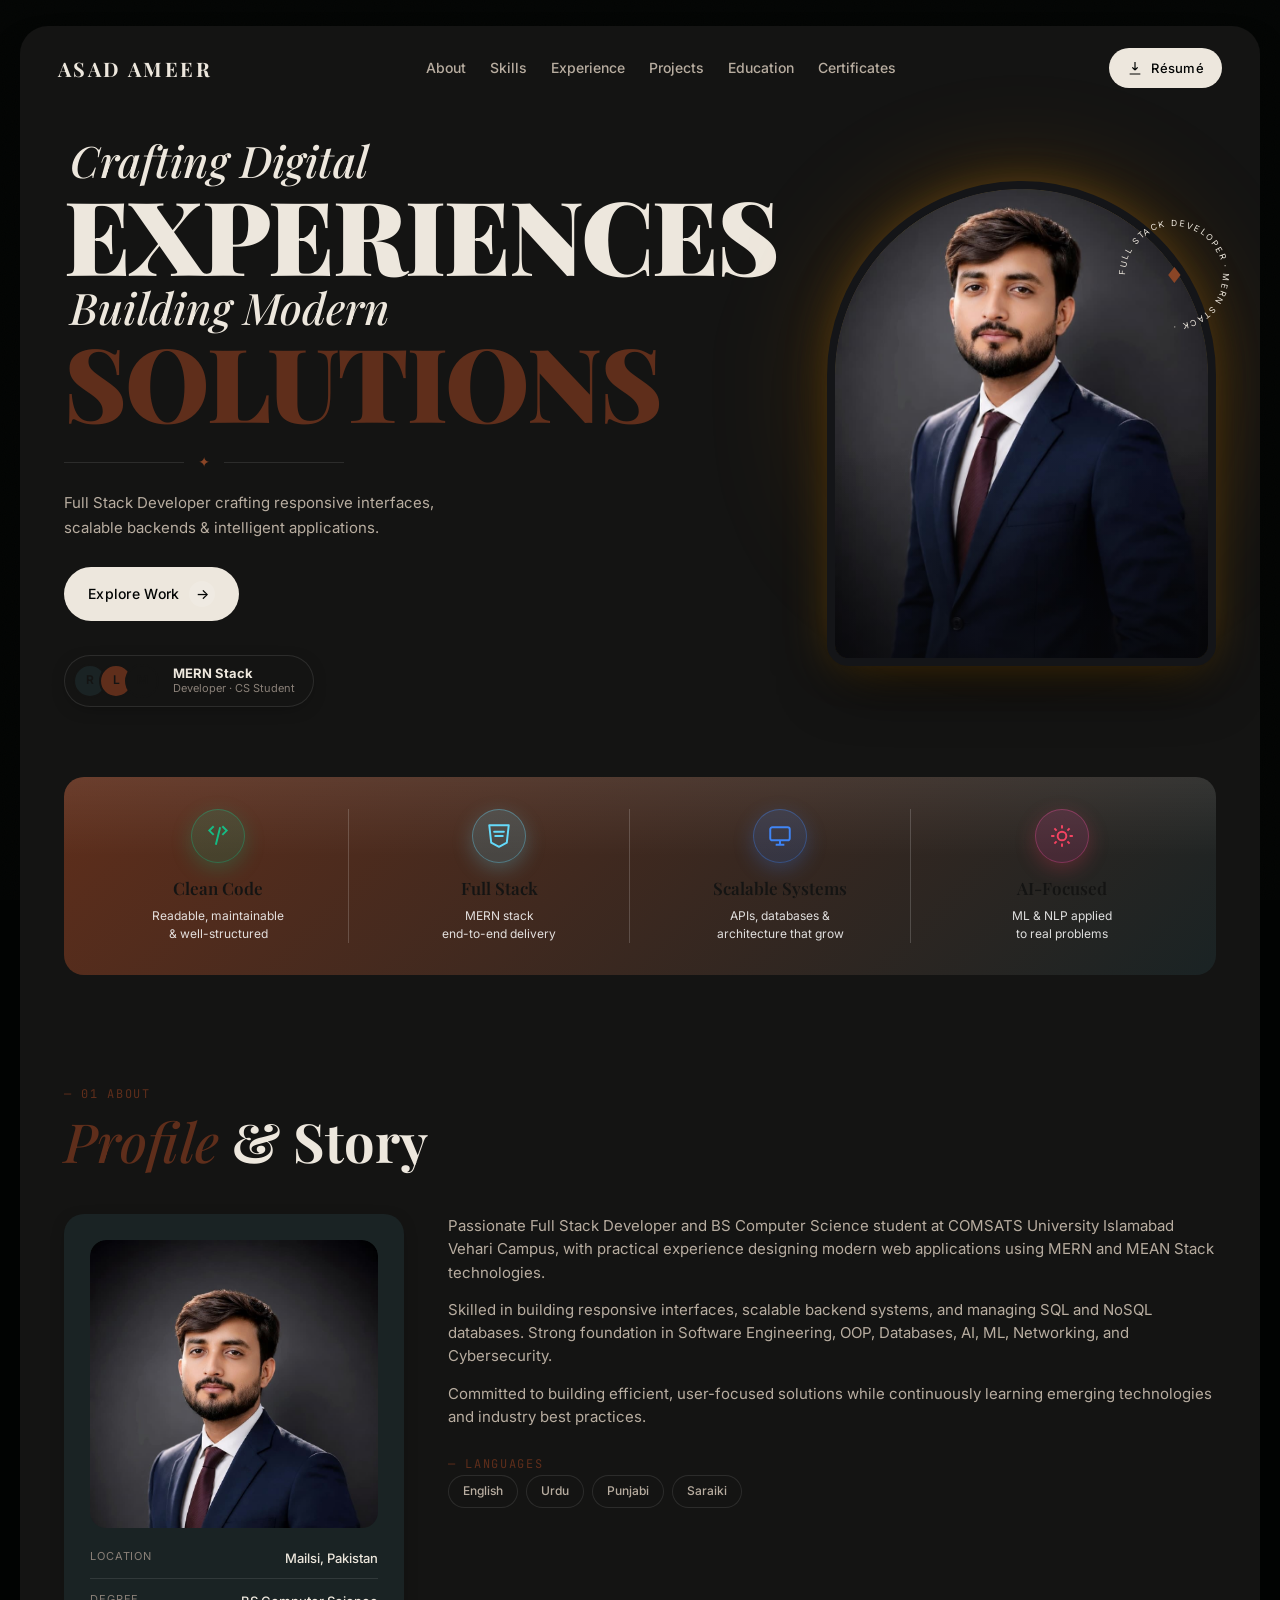
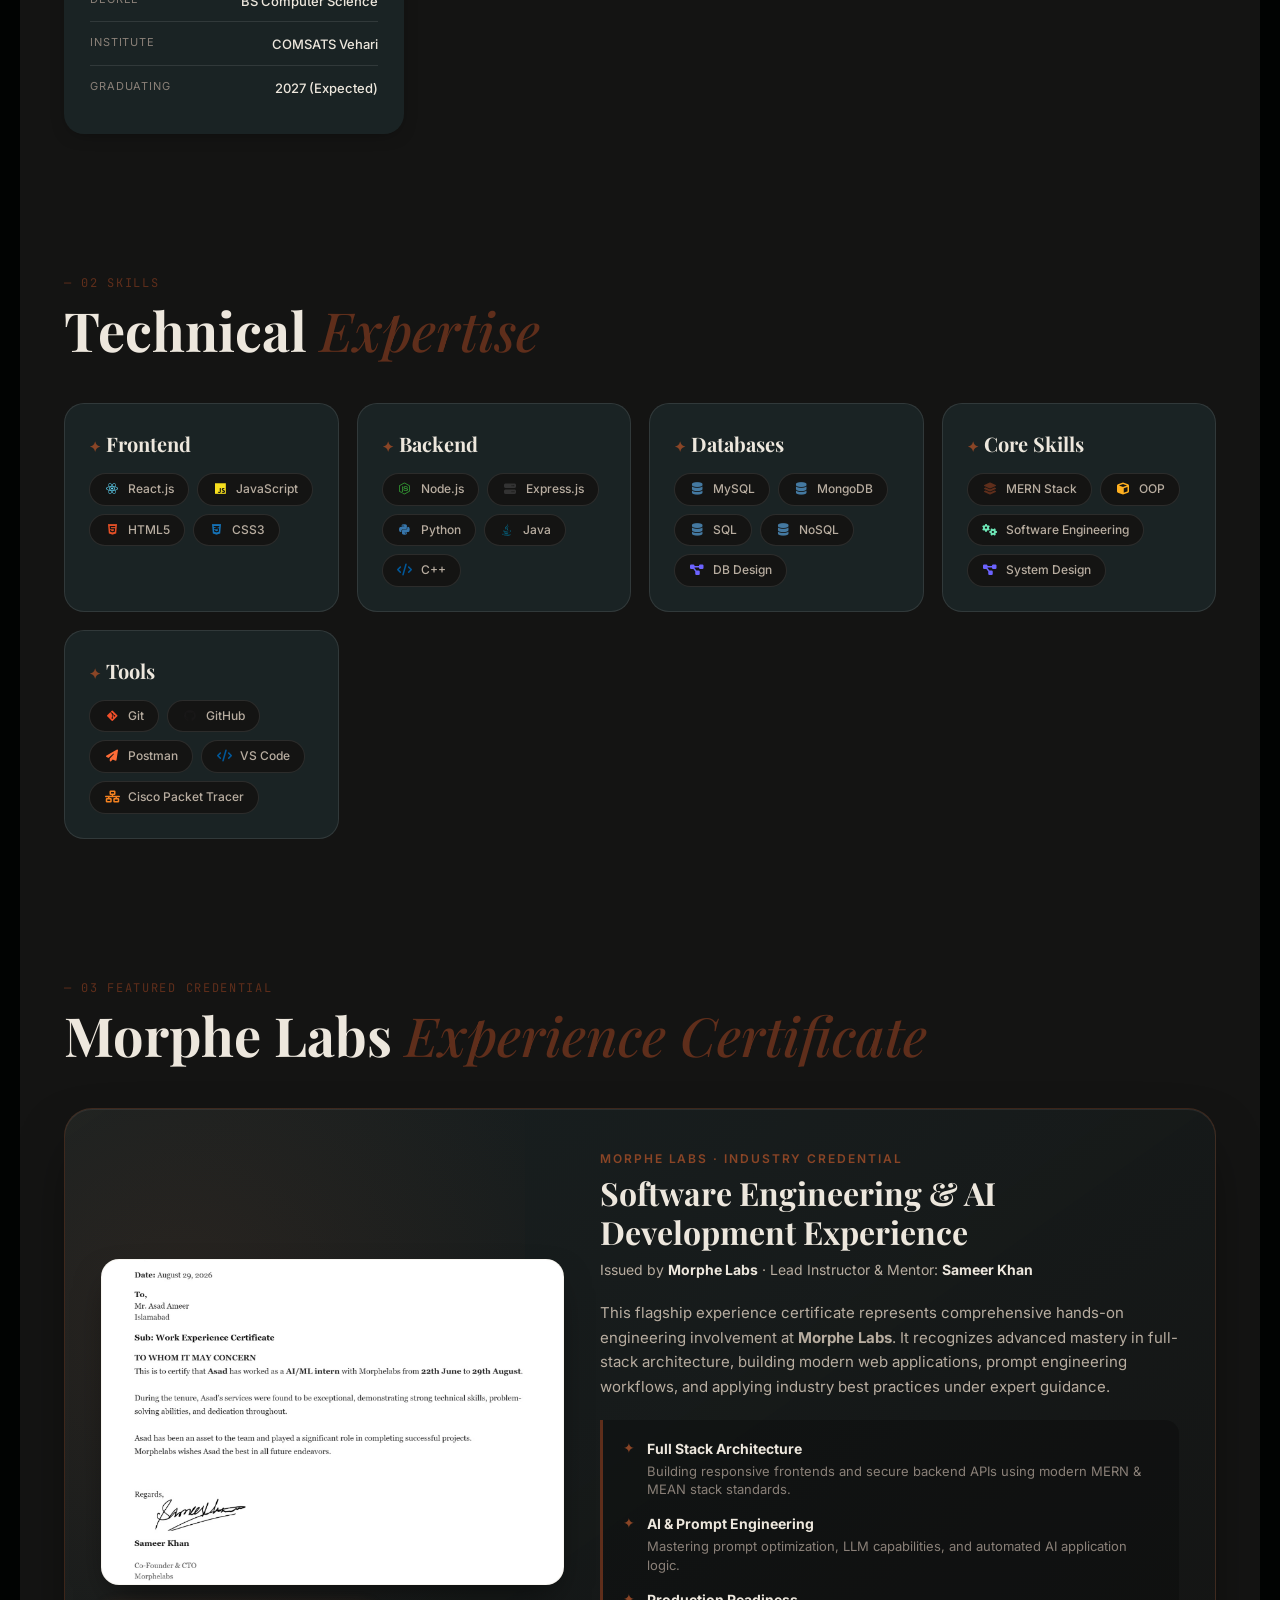
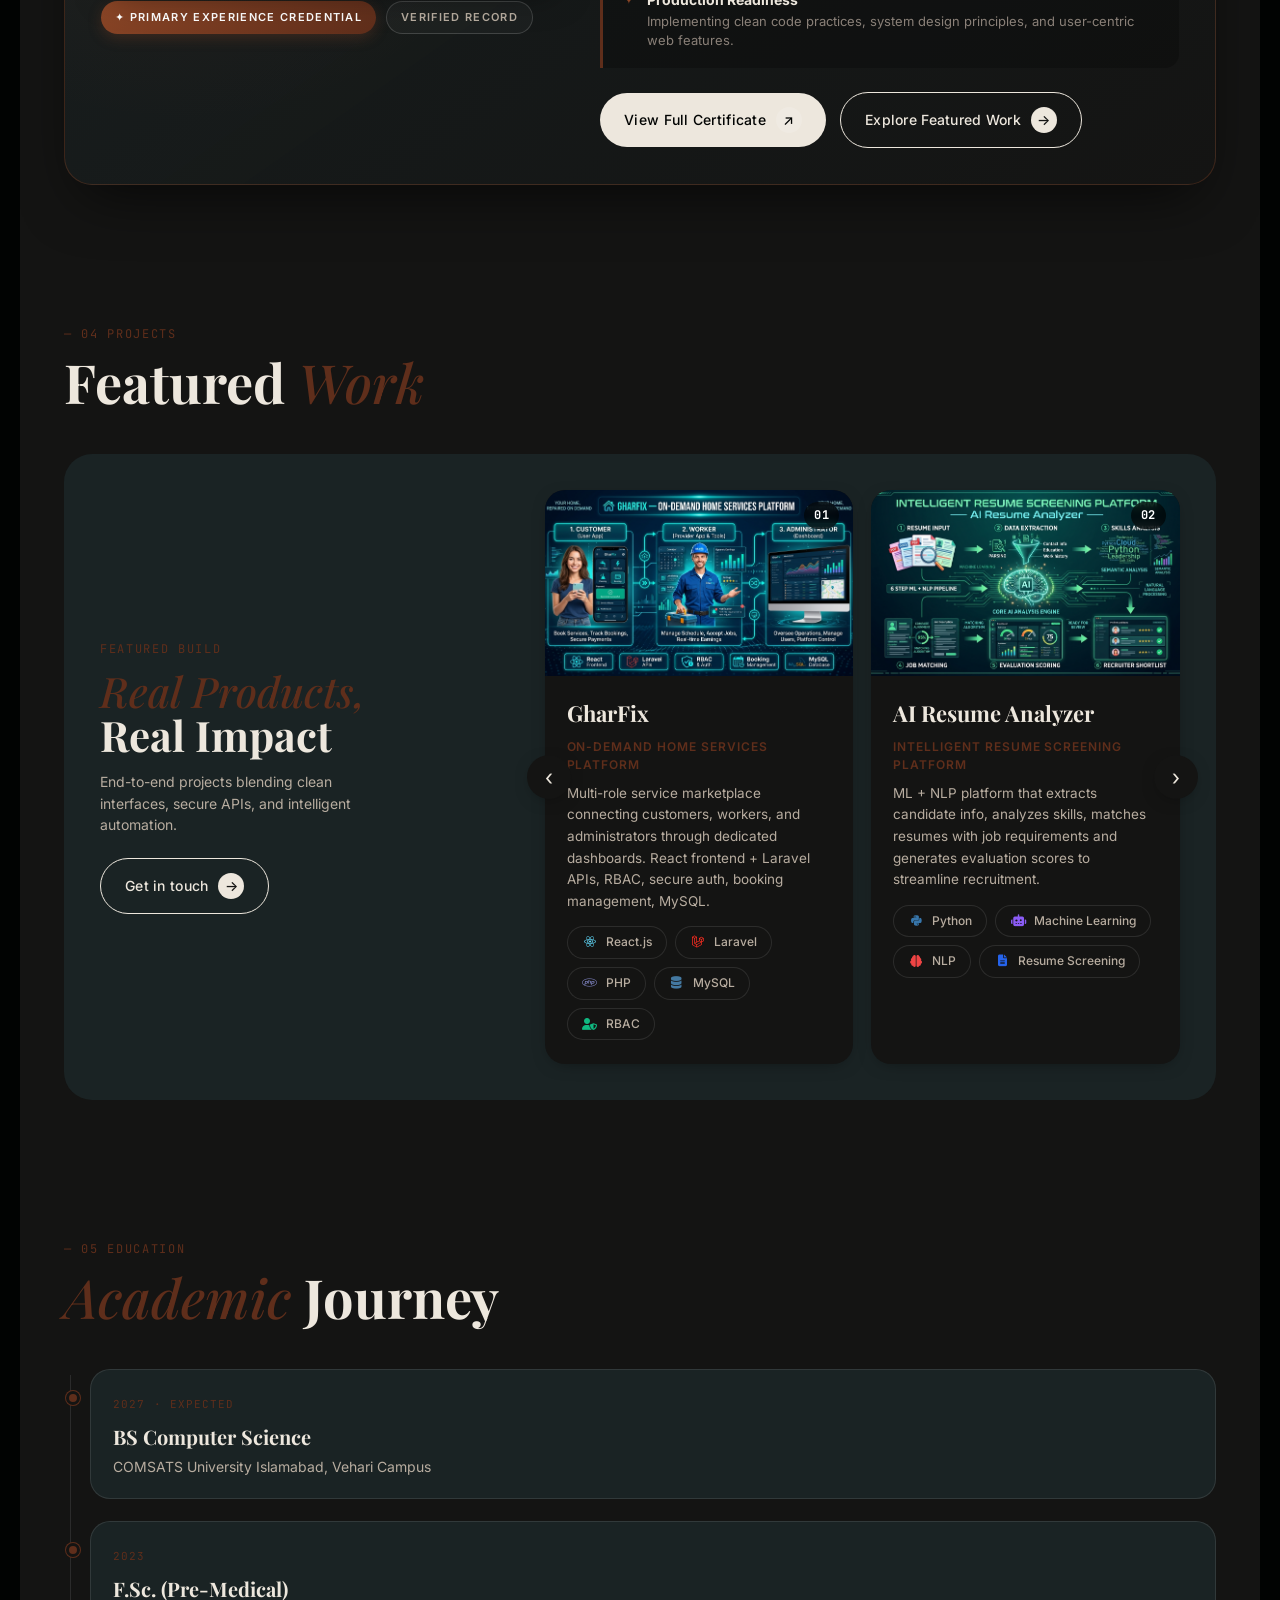
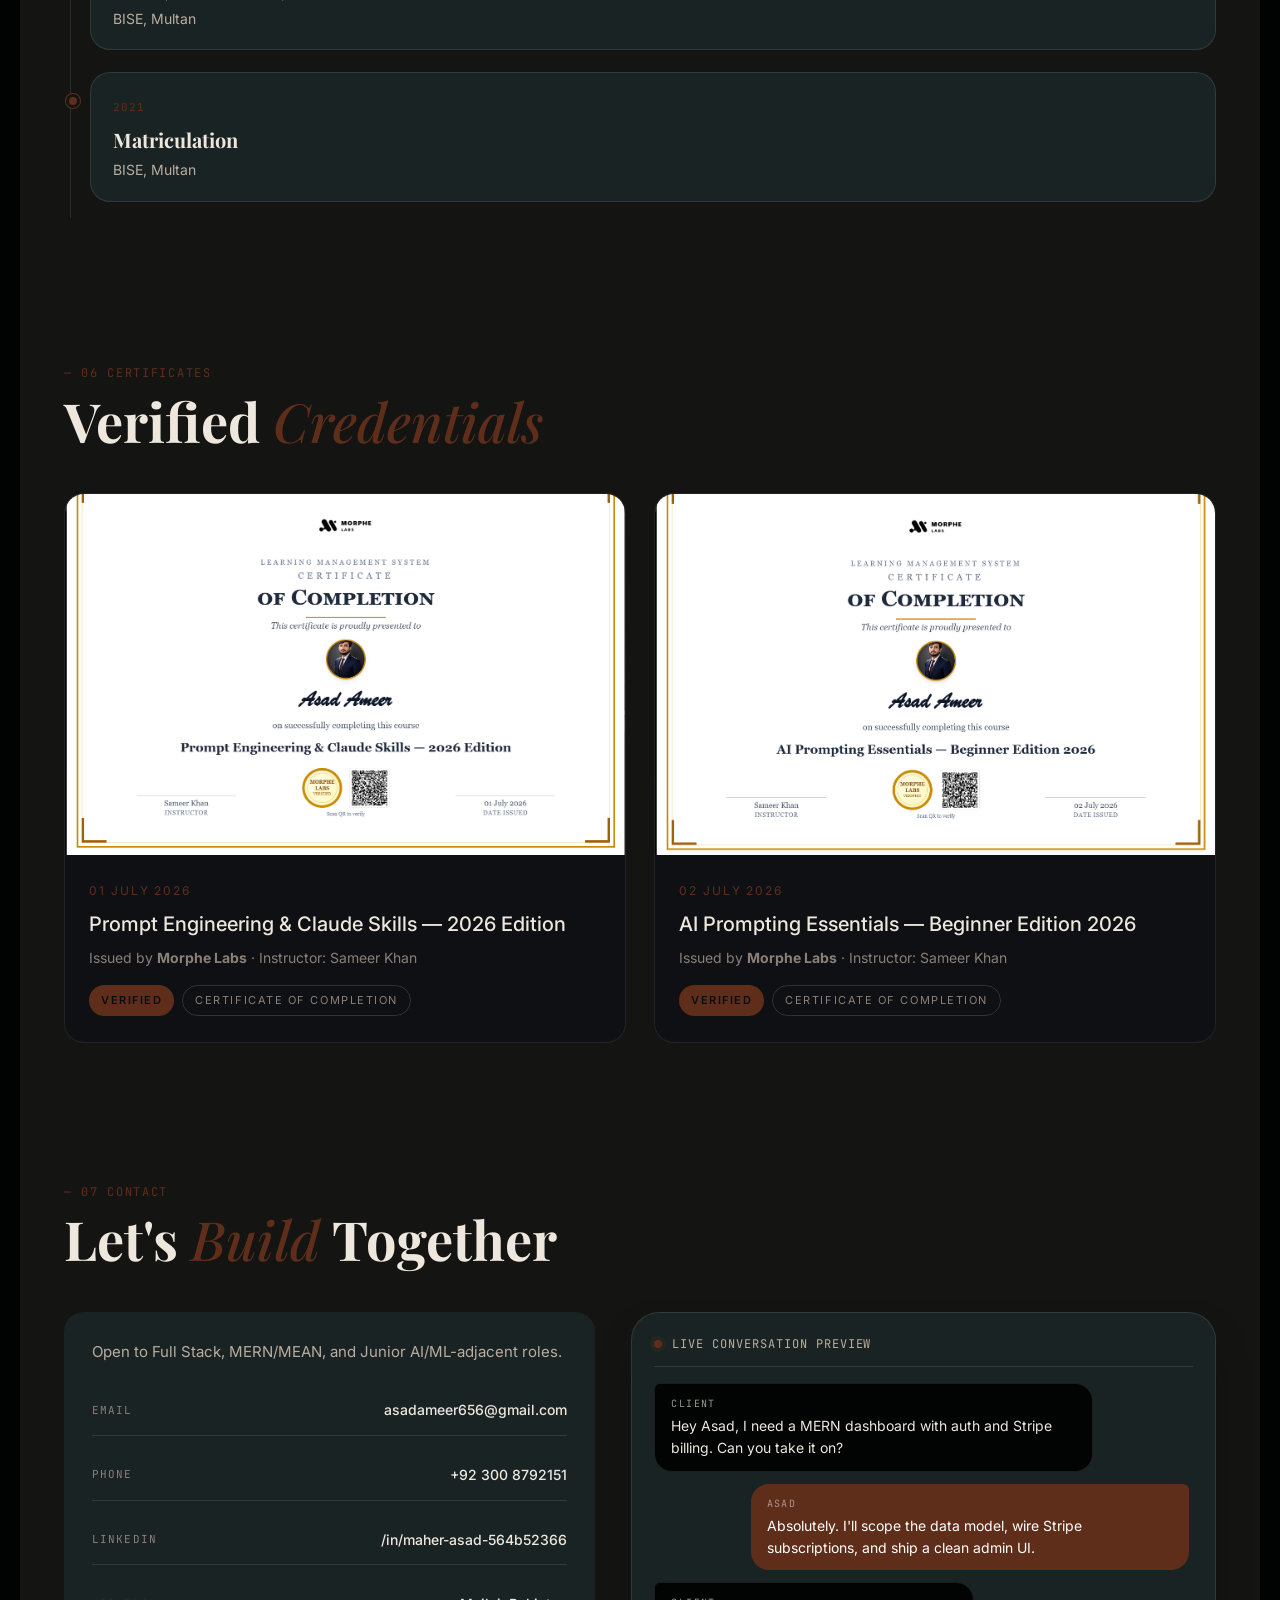
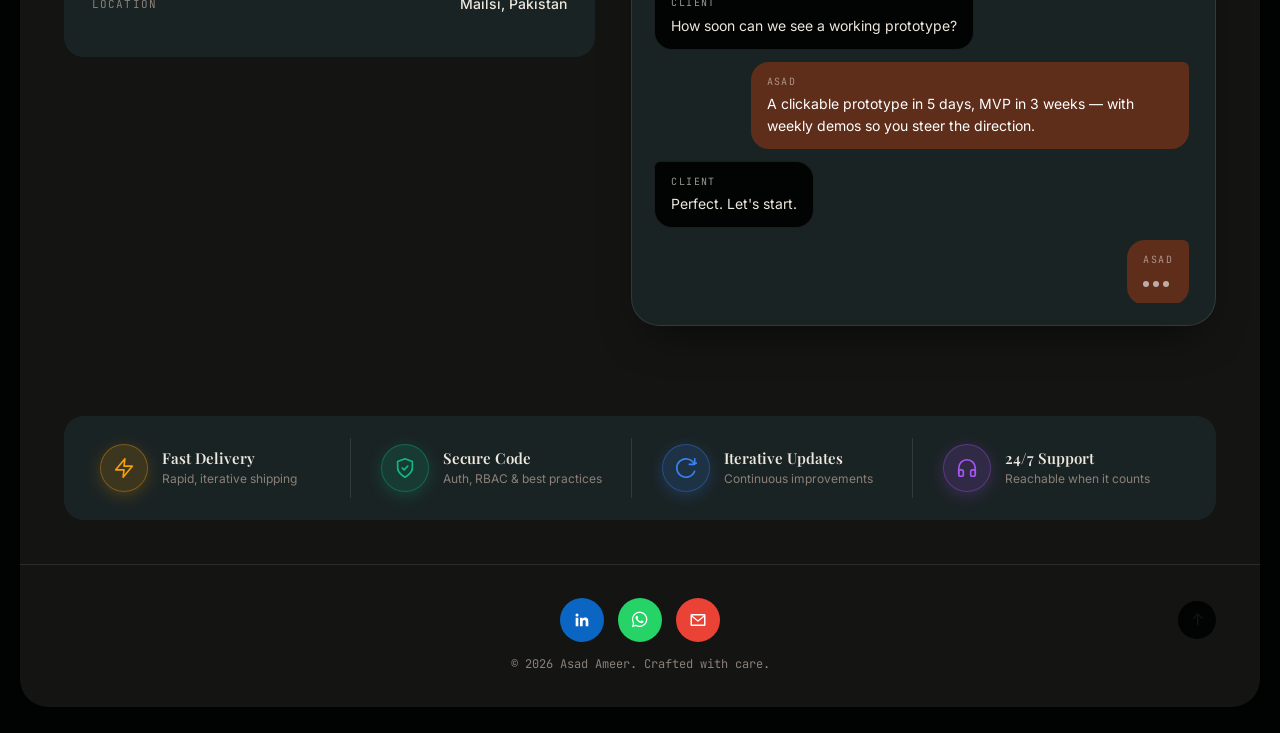
==== commit e768062d: "Updated" ====
--- a/index.html
+++ b/index.html
@@ -85,13 +85,17 @@
             <span class="avatar avatar--3">M</span>
           </div>
           <div class="hero__trust-text">
-            <strong>MERN &amp; MEAN Stack</strong>
+            <strong>MERN Stack</strong>
             <span>Developer · CS Student</span>
           </div>
         </div>
       </div>
 
       <div class="hero__visual" data-reveal>
+        <div class="hero__visual-fx" aria-hidden="true">
+          <canvas id="photoCanvas" class="hero__photo-canvas"></canvas>
+          <div class="hero__halo-glow"></div>
+        </div>
         <div class="hero__arch">
           <img src="assets/hero.jpg" alt="Asad Ameer portrait">
         </div>
@@ -101,7 +105,7 @@
               <path id="circlePath" d="M100,100 m-75,0 a75,75 0 1,1 150,0 a75,75 0 1,1 -150,0" />
             </defs>
             <text font-family="Inter, sans-serif" font-size="13" letter-spacing="3" fill="currentColor">
-              <textPath href="#circlePath">FULL STACK DEVELOPER · MERN &amp; MEAN · </textPath>
+              <textPath href="#circlePath">FULL STACK DEVELOPER · MERN STACK · </textPath>
             </text>
           </svg>
           <span class="hero__badge-star">♦</span>
@@ -112,8 +116,8 @@
     <!-- FEATURE STRIP -->
     <section class="features">
       <div class="feature">
-        <div class="feature__icon">
-          <svg viewBox="0 0 24 24" width="26" height="26" fill="none" stroke="currentColor" stroke-width="1.5">
+        <div class="feature__icon feature__icon--code">
+          <svg viewBox="0 0 24 24" width="26" height="26" fill="none" stroke="currentColor" stroke-width="1.8">
             <path d="M8 3 4 7l4 4M16 3l4 4-4 4M14 4l-4 16" />
           </svg>
         </div>
@@ -121,8 +125,8 @@
         <p>Readable, maintainable<br>&amp; well-structured</p>
       </div>
       <div class="feature">
-        <div class="feature__icon">
-          <svg viewBox="0 0 24 24" width="26" height="26" fill="none" stroke="currentColor" stroke-width="1.4"
+        <div class="feature__icon feature__icon--stack">
+          <svg viewBox="0 0 24 24" width="26" height="26" fill="none" stroke="currentColor" stroke-width="1.8"
             stroke-linejoin="round" aria-hidden="true">
             <path d="M3 2l1.8 16.2L12 22l7.2-3.8L21 2H3z" />
             <path d="M7.5 8h9" stroke-linecap="round" />
@@ -130,11 +134,11 @@
           </svg>
         </div>
         <h4>Full Stack</h4>
-        <p>MERN &amp; MEAN stack<br>end-to-end delivery</p>
+        <p>MERN stack<br>end-to-end delivery</p>
       </div>
       <div class="feature">
-        <div class="feature__icon">
-          <svg viewBox="0 0 24 24" width="26" height="26" fill="none" stroke="currentColor" stroke-width="1.5">
+        <div class="feature__icon feature__icon--system">
+          <svg viewBox="0 0 24 24" width="26" height="26" fill="none" stroke="currentColor" stroke-width="1.8">
             <rect x="3" y="4" width="18" height="12" rx="2" />
             <path d="M8 20h8M12 16v4" />
           </svg>
@@ -143,8 +147,8 @@
         <p>APIs, databases &amp;<br>architecture that grow</p>
       </div>
       <div class="feature">
-        <div class="feature__icon">
-          <svg viewBox="0 0 24 24" width="26" height="26" fill="none" stroke="currentColor" stroke-width="1.5">
+        <div class="feature__icon feature__icon--ai">
+          <svg viewBox="0 0 24 24" width="26" height="26" fill="none" stroke="currentColor" stroke-width="1.8">
             <circle cx="12" cy="12" r="4" />
             <path d="M12 2v3M12 19v3M2 12h3M19 12h3M5 5l2 2M17 17l2 2M5 19l2-2M17 7l2-2" />
           </svg>
@@ -404,7 +408,8 @@
 
               <article class="project-card" data-reveal>
                 <div class="project-card__thumb">
-                  <img src="assets/resume-analyzer-thumb.jpg" alt="AI Resume Analyzer — Intelligent Resume Screening Platform" loading="lazy" />
+                  <img src="assets/resume-analyzer-thumb.jpg"
+                    alt="AI Resume Analyzer — Intelligent Resume Screening Platform" loading="lazy" />
                   <span class="project-card__index">02</span>
                 </div>
                 <div class="project-card__body">
@@ -588,14 +593,12 @@
 
     </main>
 
-    <!-- BOTTOM SERVICES STRIP (mirrors reference) -->
+    <!-- BOTTOM SERVICES STRIP -->
     <section class="services">
       <div class="service">
-        <div class="service__icon">
-          <svg viewBox="0 0 24 24" width="22" height="22" fill="none" stroke="currentColor" stroke-width="1.6">
-            <path d="M3 7h13l2 3h3v7h-2M3 7v10h2M3 7l2-3h9l2 3" />
-            <circle cx="7" cy="17" r="2" />
-            <circle cx="17" cy="17" r="2" />
+        <div class="service__icon service__icon--fast">
+          <svg viewBox="0 0 24 24" width="22" height="22" fill="none" stroke="currentColor" stroke-width="1.8" stroke-linecap="round" stroke-linejoin="round">
+            <polygon points="13 2 3 14 12 14 11 22 21 10 12 10 13 2"></polygon>
           </svg>
         </div>
         <div>
@@ -604,9 +607,10 @@
         </div>
       </div>
       <div class="service">
-        <div class="service__icon">
-          <svg viewBox="0 0 24 24" width="22" height="22" fill="none" stroke="currentColor" stroke-width="1.6">
-            <path d="M12 2 4 6v6c0 5 3.5 8.5 8 10 4.5-1.5 8-5 8-10V6l-8-4z" />
+        <div class="service__icon service__icon--secure">
+          <svg viewBox="0 0 24 24" width="22" height="22" fill="none" stroke="currentColor" stroke-width="1.8" stroke-linecap="round" stroke-linejoin="round">
+            <path d="M12 22s8-4 8-10V5l-8-3-8 3v7c0 6 8 10 8 10z"></path>
+            <polyline points="9 12 11 14 15 10"></polyline>
           </svg>
         </div>
         <div>
@@ -615,9 +619,9 @@
         </div>
       </div>
       <div class="service">
-        <div class="service__icon">
-          <svg viewBox="0 0 24 24" width="22" height="22" fill="none" stroke="currentColor" stroke-width="1.6">
-            <path d="M21 12a9 9 0 1 1-3-6.7M21 3v6h-6" />
+        <div class="service__icon service__icon--iterative">
+          <svg viewBox="0 0 24 24" width="22" height="22" fill="none" stroke="currentColor" stroke-width="1.8" stroke-linecap="round" stroke-linejoin="round">
+            <path d="M21.5 2v6h-6M21.34 15.57a10 10 0 1 1-.57-8.38l5.67-1.19"></path>
           </svg>
         </div>
         <div>
@@ -626,9 +630,10 @@
         </div>
       </div>
       <div class="service">
-        <div class="service__icon">
-          <svg viewBox="0 0 24 24" width="22" height="22" fill="none" stroke="currentColor" stroke-width="1.6">
-            <path d="M4 4h5v5H4zM15 4h5v5h-5zM4 15h5v5H4zM15 15h5v5h-5z" />
+        <div class="service__icon service__icon--support">
+          <svg viewBox="0 0 24 24" width="22" height="22" fill="none" stroke="currentColor" stroke-width="1.8" stroke-linecap="round" stroke-linejoin="round">
+            <path d="M3 18v-6a9 9 0 0 1 18 0v6"></path>
+            <path d="M21 19a2 2 0 0 1-2 2h-1a2 2 0 0 1-2-2v-3a2 2 0 0 1 2-2h3zM3 19a2 2 0 0 0 2 2h1a2 2 0 0 0 2-2v-3a2 2 0 0 0-2-2H3z"></path>
           </svg>
         </div>
         <div>
--- a/style.css
+++ b/style.css
@@ -142,9 +142,52 @@
   display:grid;
   grid-template-columns:1.05fr 1fr;
   gap:40px;
-  padding:20px 44px 60px;
+  padding:30px 44px 70px;
   align-items:center;
 }
+
+/* Photo backdrop effects container (strictly behind photo) */
+.hero__visual{
+  position:relative;
+  display:flex;
+  justify-content:center;
+  align-items:center;
+  z-index:2;
+}
+
+.hero__visual-fx{
+  position:absolute;
+  inset:-80px -100px -60px -100px;
+  pointer-events:none;
+  z-index:0;
+  display:flex;
+  justify-content:center;
+  align-items:center;
+}
+
+.hero__photo-canvas{
+  position:absolute;
+  inset:0;
+  width:100%;
+  height:100%;
+  display:block;
+}
+
+.hero__halo-glow{
+  position:absolute;
+  width:78%;
+  height:82%;
+  border-radius:240px 240px 40px 40px;
+  background:radial-gradient(circle at 50% 40%, rgba(245, 158, 11, 0.25) 0%, rgba(217, 119, 6, 0.1) 50%, transparent 75%);
+  filter:blur(45px);
+  animation:haloBreathe 6s infinite alternate ease-in-out;
+}
+
+@keyframes haloBreathe{
+  0%{ transform:scale(0.96); opacity:.6; }
+  100%{ transform:scale(1.04); opacity:.95; }
+}
+
 .hero__copy{padding-right:10px;position:relative;z-index:2}
 .hero__title{
   font-family:var(--f-display);
@@ -195,28 +238,54 @@
 .hero__trust-text strong{font-size:13px;color:var(--ink)}
 .hero__trust-text span{font-size:11px;color:var(--muted)}
 
-/* Hero visual — arch image */
-.hero__visual{position:relative;display:flex;justify-content:center;align-items:center}
+/* Hero visual — luxury metallic arch frame */
+.hero__visual{position:relative;display:flex;justify-content:center;align-items:center;z-index:2}
 .hero__arch{
-  width:100%;max-width:440px;aspect-ratio:4/5;
+  width:100%;
+  max-width:440px;
+  aspect-ratio:4/5;
   border-radius:220px 220px 24px 24px;
   overflow:hidden;
-  background:var(--frame-2);
-  box-shadow:var(--shadow-md);
+  background:#090a0d;
+  box-shadow:
+    0 0 50px -10px rgba(245, 158, 11, 0.4),
+    0 25px 60px -15px rgba(0,0,0,0.9),
+    inset 0 0 0 2px rgba(251, 191, 36, 0.45);
+  border:8px solid #141518;
   position:relative;
+  transition:transform .5s cubic-bezier(.2,.7,.2,1), box-shadow .5s ease;
+}
+.hero__arch:hover{
+  transform:translateY(-6px);
+  box-shadow:
+    0 0 70px -5px rgba(245, 158, 11, 0.55),
+    0 35px 80px -20px rgba(0,0,0,0.95),
+    inset 0 0 0 2px rgba(251, 191, 36, 0.7);
 }
 .hero__arch::before{
-  content:"";position:absolute;inset:0;
-  background:linear-gradient(180deg,transparent 60%,rgba(43,29,19,.15));
+  content:"";
+  position:absolute;
+  inset:0;
+  background:linear-gradient(180deg,transparent 55%,rgba(10,11,14,0.6) 100%);
   z-index:1;
-}
-.hero__arch img{width:100%;height:100%;object-fit:cover}
+  pointer-events:none;
+}
+.hero__arch img{
+  width:100%;
+  height:100%;
+  object-fit:cover;
+  transition:transform .8s cubic-bezier(.2,.7,.2,1);
+}
+.hero__arch:hover img{
+  transform:scale(1.04);
+}
 
 .hero__badge{
   position:absolute;top:6%;right:-6%;
   color:var(--ink);
   display:grid;place-items:center;
   animation:spin 22s linear infinite;
+  z-index:3;
 }
 .hero__badge-star{
   position:absolute;font-size:22px;color:var(--accent-2);
@@ -269,12 +338,37 @@
 }
 .feature:last-child{border-right:none}
 .feature__icon{
-  width:52px;height:52px;margin:0 auto 12px;
+  width:54px;height:54px;margin:0 auto 12px;
   display:grid;place-items:center;
-  background:rgba(255,255,255,0.04);
   border-radius:50%;
-  color:var(--accent-2);
-  box-shadow:inset 0 2px 6px rgba(0,0,0,0.18);
+  transition:transform .3s cubic-bezier(.2,.7,.2,1), box-shadow .3s ease;
+}
+.feature:hover .feature__icon{
+  transform:translateY(-3px) scale(1.08);
+}
+.feature__icon--code{
+  background:rgba(16, 185, 129, 0.16);
+  color:#10B981;
+  border:1px solid rgba(16, 185, 129, 0.35);
+  box-shadow:0 6px 20px rgba(16, 185, 129, 0.25);
+}
+.feature__icon--stack{
+  background:rgba(97, 218, 251, 0.16);
+  color:#61DAFB;
+  border:1px solid rgba(97, 218, 251, 0.35);
+  box-shadow:0 6px 20px rgba(97, 218, 251, 0.25);
+}
+.feature__icon--system{
+  background:rgba(59, 130, 246, 0.16);
+  color:#3B82F6;
+  border:1px solid rgba(59, 130, 246, 0.35);
+  box-shadow:0 6px 20px rgba(59, 130, 246, 0.25);
+}
+.feature__icon--ai{
+  background:rgba(236, 72, 153, 0.16);
+  color:#F43F5E;
+  border:1px solid rgba(236, 72, 153, 0.35);
+  box-shadow:0 6px 20px rgba(244, 63, 94, 0.25);
 }
 .feature h4{
   font-family:var(--f-display);font-weight:600;font-size:17px;margin-bottom:6px;
@@ -547,8 +641,35 @@
 .service:last-child{border-right:none}
 .service__icon{
   width:48px;height:48px;border-radius:50%;
-  background:rgba(255,255,255,0.04);color:var(--accent-2);
-  display:grid;place-items:center;flex-shrink:0;box-shadow:inset 0 2px 6px rgba(0,0,0,0.18);
+  display:grid;place-items:center;flex-shrink:0;
+  transition:transform .3s ease, box-shadow .3s ease;
+}
+.service:hover .service__icon{
+  transform:scale(1.08);
+}
+.service__icon--fast{
+  background:rgba(245, 158, 11, 0.16);
+  color:#F59E0B;
+  border:1px solid rgba(245, 158, 11, 0.35);
+  box-shadow:0 4px 16px rgba(245, 158, 11, 0.22);
+}
+.service__icon--secure{
+  background:rgba(16, 185, 129, 0.16);
+  color:#10B981;
+  border:1px solid rgba(16, 185, 129, 0.35);
+  box-shadow:0 4px 16px rgba(16, 185, 129, 0.22);
+}
+.service__icon--iterative{
+  background:rgba(59, 130, 246, 0.16);
+  color:#3B82F6;
+  border:1px solid rgba(59, 130, 246, 0.35);
+  box-shadow:0 4px 16px rgba(59, 130, 246, 0.22);
+}
+.service__icon--support{
+  background:rgba(168, 85, 247, 0.16);
+  color:#A855F7;
+  border:1px solid rgba(168, 85, 247, 0.35);
+  box-shadow:0 4px 16px rgba(168, 85, 247, 0.22);
 }
 .service strong{display:block;font-family:var(--f-display);font-size:15px;color:var(--ink);font-weight:600}
 .service span{display:block;font-size:12px;color:var(--muted)}
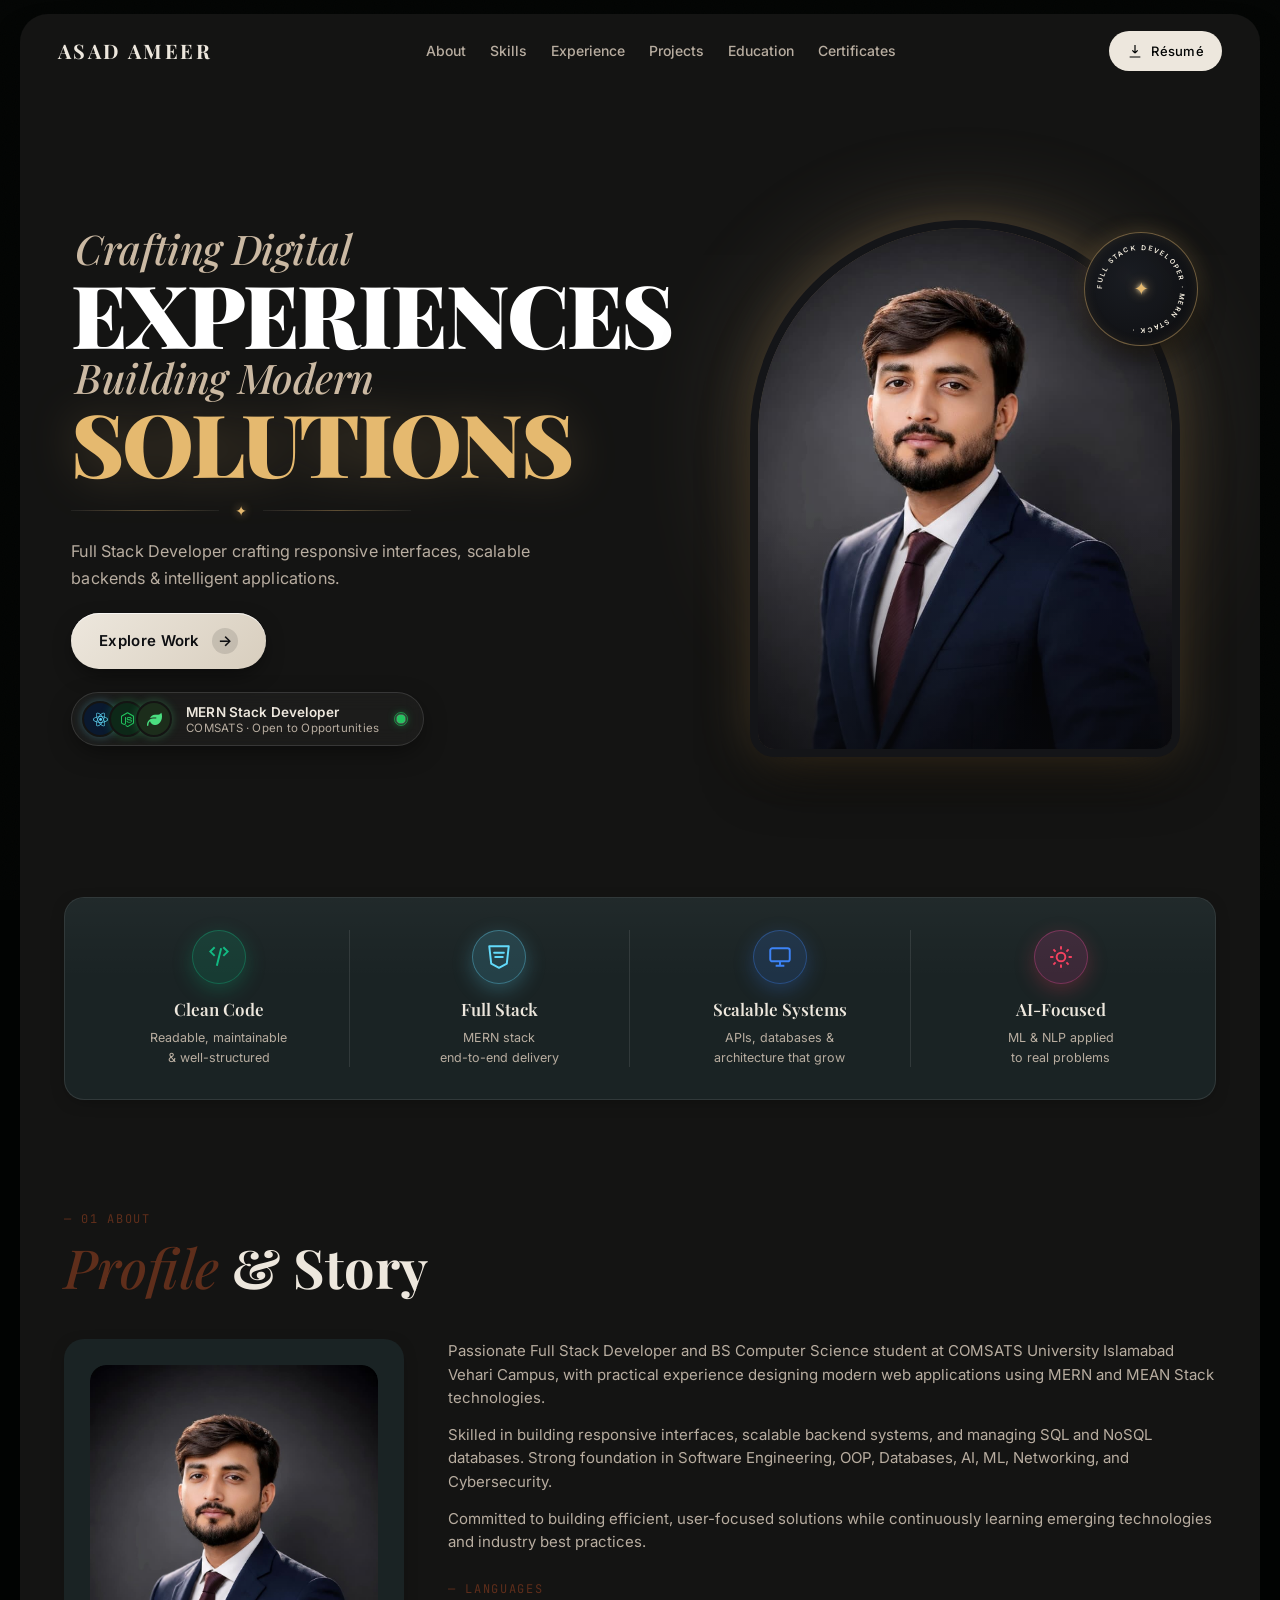
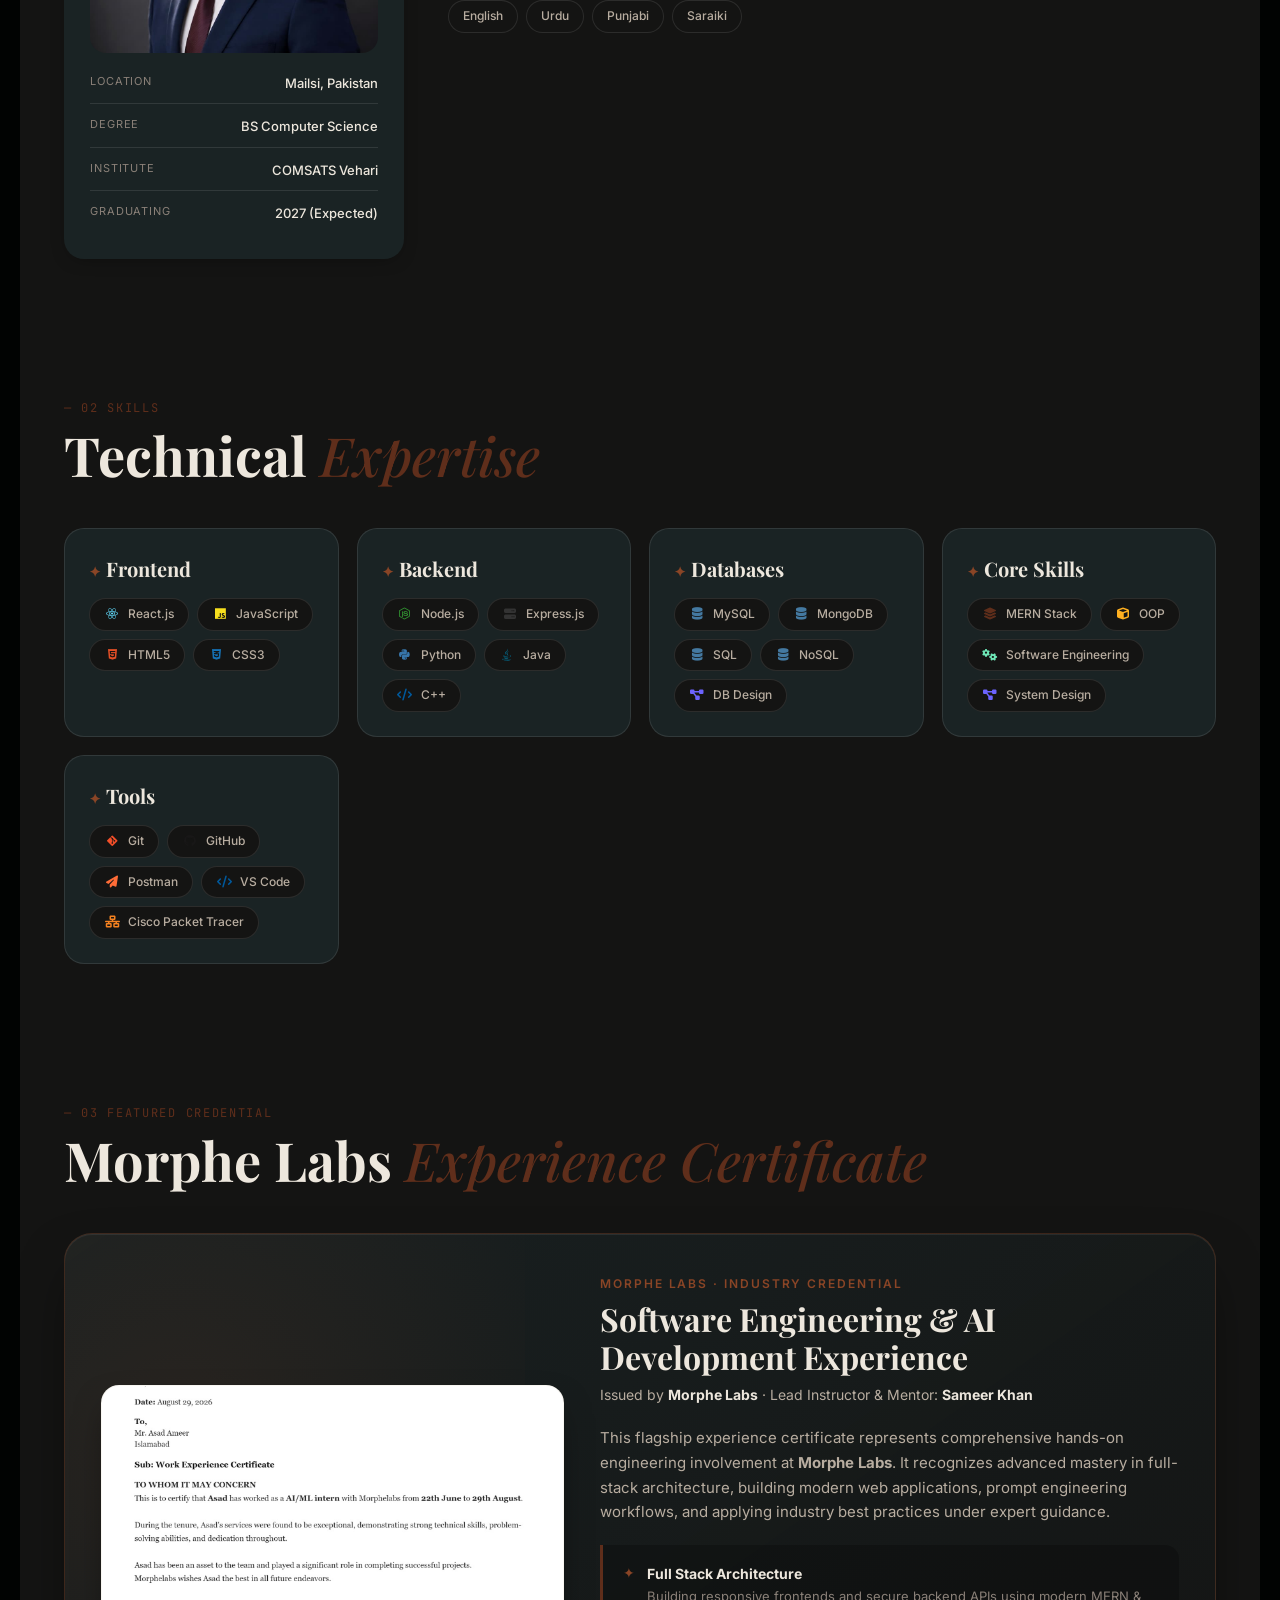
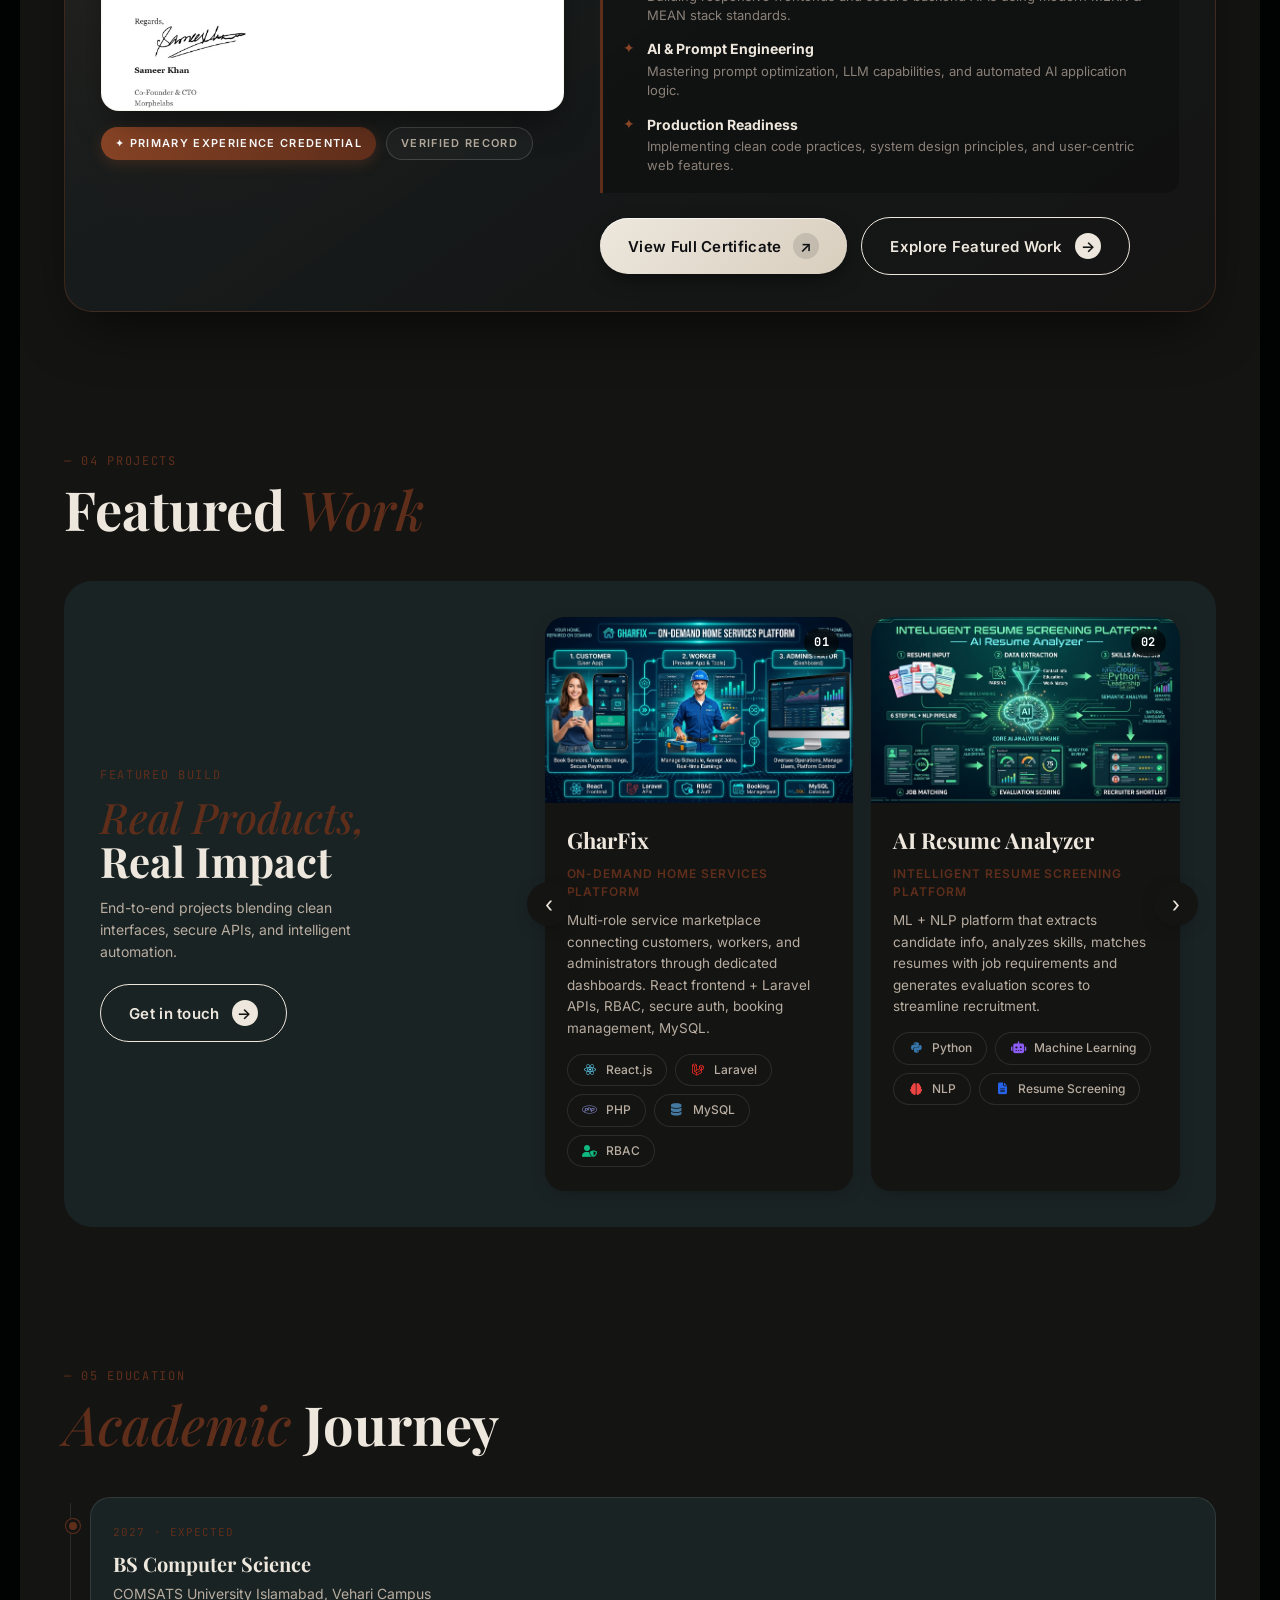
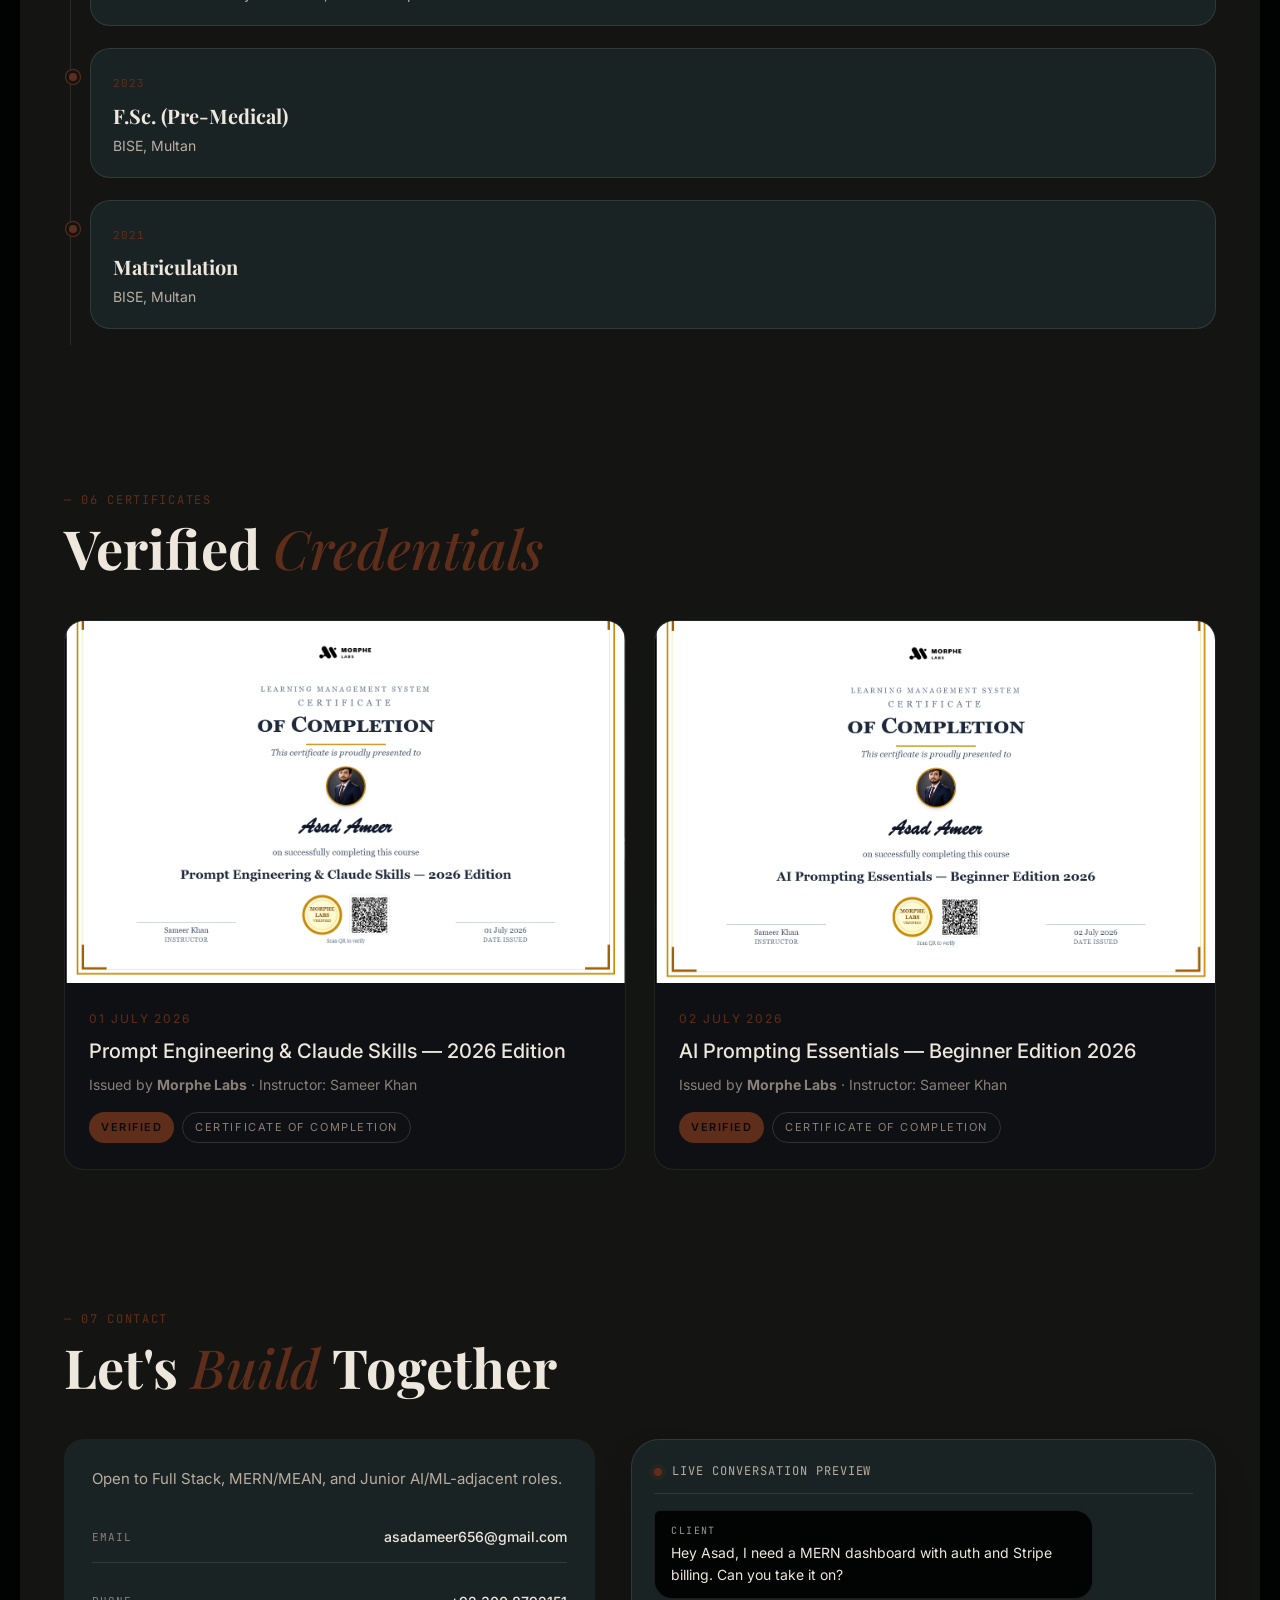
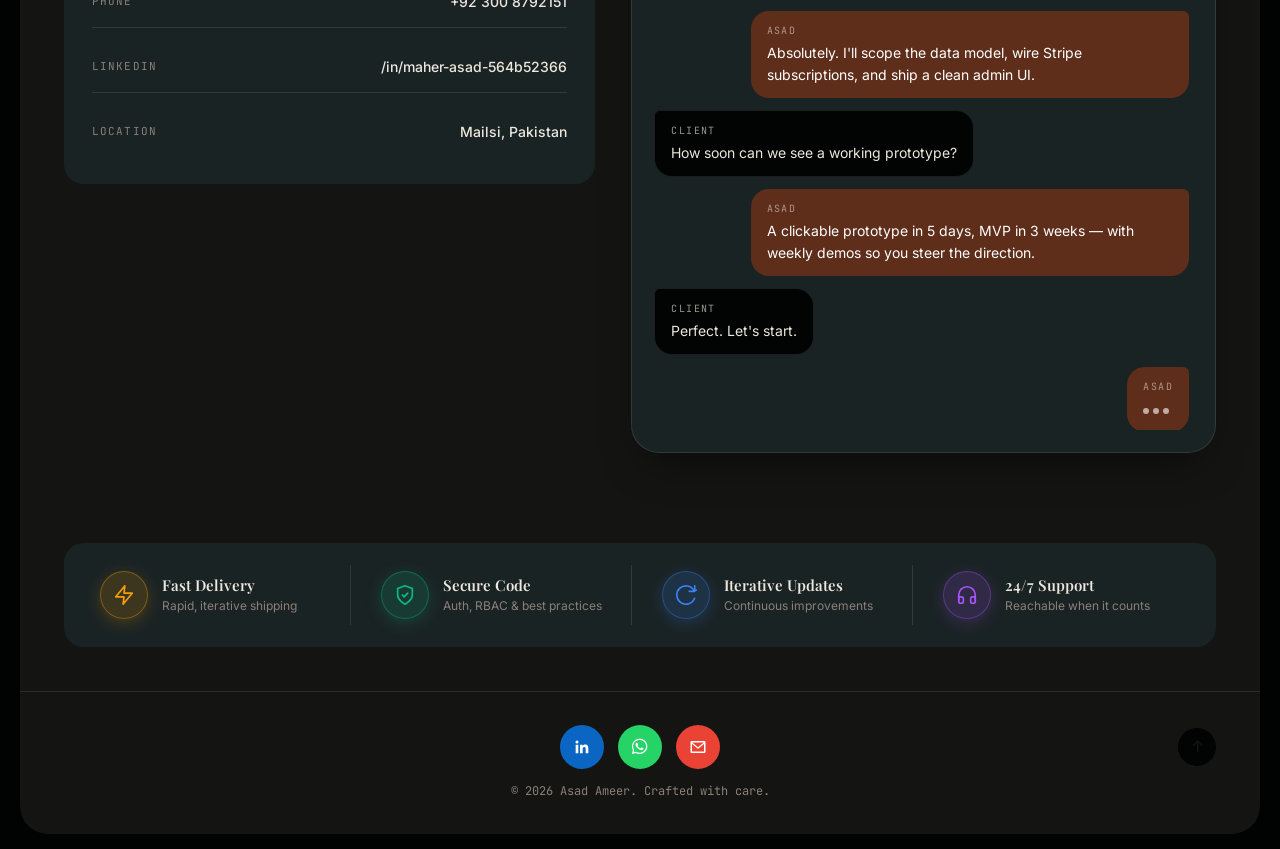
==== commit f998fb57: "Updated Code" ====
--- a/index.html
+++ b/index.html
@@ -80,35 +80,37 @@
 
         <div class="hero__trust" data-reveal>
           <div class="hero__trust-avatars">
-            <span class="avatar avatar--1">R</span>
-            <span class="avatar avatar--2">L</span>
-            <span class="avatar avatar--3">M</span>
+            <span class="avatar avatar--react" title="React"><i class="fa-brands fa-react"></i></span>
+            <span class="avatar avatar--node" title="Node.js"><i class="fa-brands fa-node-js"></i></span>
+            <span class="avatar avatar--mongo" title="MongoDB"><i class="fa-solid fa-leaf"></i></span>
           </div>
           <div class="hero__trust-text">
-            <strong>MERN Stack</strong>
-            <span>Developer · CS Student</span>
-          </div>
+            <strong>MERN Stack Developer</strong>
+            <span>COMSATS · Open to Opportunities</span>
+          </div>
+          <span class="hero__trust-status" title="Available for Work"></span>
         </div>
       </div>
 
       <div class="hero__visual" data-reveal>
         <div class="hero__visual-fx" aria-hidden="true">
-          <canvas id="photoCanvas" class="hero__photo-canvas"></canvas>
           <div class="hero__halo-glow"></div>
         </div>
-        <div class="hero__arch">
-          <img src="assets/hero.jpg" alt="Asad Ameer portrait">
-        </div>
-        <div class="hero__badge">
-          <svg viewBox="0 0 200 200" width="130" height="130">
-            <defs>
-              <path id="circlePath" d="M100,100 m-75,0 a75,75 0 1,1 150,0 a75,75 0 1,1 -150,0" />
-            </defs>
-            <text font-family="Inter, sans-serif" font-size="13" letter-spacing="3" fill="currentColor">
-              <textPath href="#circlePath">FULL STACK DEVELOPER · MERN STACK · </textPath>
-            </text>
-          </svg>
-          <span class="hero__badge-star">♦</span>
+        <div class="hero__arch-wrap">
+          <div class="hero__arch">
+            <img src="assets/hero.jpg" alt="Asad Ameer portrait">
+          </div>
+          <div class="hero__badge">
+            <svg viewBox="0 0 200 200" width="114" height="114">
+              <defs>
+                <path id="circlePath" d="M100,100 m-70,0 a70,70 0 1,1 140,0 a70,70 0 1,1 -140,0" />
+              </defs>
+              <text font-family="Inter, sans-serif" font-size="12" font-weight="600" letter-spacing="3" fill="#f5eedf">
+                <textPath href="#circlePath">FULL STACK DEVELOPER · MERN STACK · </textPath>
+              </text>
+            </svg>
+            <span class="hero__badge-star">✦</span>
+          </div>
         </div>
       </div>
     </header>
--- a/style.css
+++ b/style.css
@@ -59,7 +59,7 @@
   position:relative;
   width:min(100%,1240px);
   max-width:1240px;
-  margin:26px auto;
+  margin:clamp(8px, 1.6vh, 22px) auto;
   background:var(--frame);
   border-radius:var(--radius-lg);
   box-shadow:var(--shadow-md);
@@ -73,7 +73,7 @@
   display:flex;
   align-items:center;
   justify-content:space-between;
-  padding:22px 38px;
+  padding:clamp(12px, 1.8vh, 20px) clamp(20px, 3vw, 38px);
   gap:24px;
 }
 .nav__logo{
@@ -140,10 +140,13 @@
 .hero{
   position:relative;
   display:grid;
-  grid-template-columns:1.05fr 1fr;
-  gap:40px;
-  padding:30px 44px 70px;
+  grid-template-columns:minmax(0, 1.22fr) minmax(0, 0.98fr);
+  gap:clamp(24px, 3.5vw, 48px);
+  padding:clamp(12px, 2vh, 26px) clamp(28px, 4vw, 56px) clamp(18px, 2.8vh, 36px);
   align-items:center;
+  min-height:calc(100vh - clamp(75px, 10vh, 105px));
+  min-height:calc(100dvh - clamp(75px, 10vh, 105px));
+  box-sizing:border-box;
 }
 
 /* Photo backdrop effects container (strictly behind photo) */
@@ -157,7 +160,7 @@
 
 .hero__visual-fx{
   position:absolute;
-  inset:-80px -100px -60px -100px;
+  inset:-50px -40px -40px -40px;
   pointer-events:none;
   z-index:0;
   display:flex;
@@ -165,102 +168,176 @@
   align-items:center;
 }
 
-.hero__photo-canvas{
-  position:absolute;
-  inset:0;
-  width:100%;
-  height:100%;
-  display:block;
-}
-
 .hero__halo-glow{
   position:absolute;
-  width:78%;
-  height:82%;
+  width:92%;
+  height:92%;
   border-radius:240px 240px 40px 40px;
-  background:radial-gradient(circle at 50% 40%, rgba(245, 158, 11, 0.25) 0%, rgba(217, 119, 6, 0.1) 50%, transparent 75%);
-  filter:blur(45px);
-  animation:haloBreathe 6s infinite alternate ease-in-out;
-}
-
-@keyframes haloBreathe{
-  0%{ transform:scale(0.96); opacity:.6; }
-  100%{ transform:scale(1.04); opacity:.95; }
-}
-
-.hero__copy{padding-right:10px;position:relative;z-index:2}
+  background:radial-gradient(circle at 50% 38%, rgba(229, 185, 111, 0.28) 0%, rgba(203, 185, 163, 0.12) 42%, rgba(160, 120, 68, 0.04) 65%, transparent 78%);
+  filter:blur(46px);
+  opacity:.9;
+}
+
+.hero__copy{
+  max-width:620px;
+  position:relative;
+  z-index:2;
+}
 .hero__title{
   font-family:var(--f-display);
   color:var(--ink);
-  line-height:.95;
-  display:flex;flex-direction:column;gap:4px;
+  line-height:.92;
+  display:flex;flex-direction:column;gap:clamp(4px, 0.6vh, 7px);
 }
 .hero__title .line{display:block}
 .hero__title .line--italic{
-  font-style:italic;font-weight:500;font-size:clamp(28px,3.4vw,44px);
-  color:var(--ink);
-  padding-left:6px;
+  font-style:italic;font-weight:500;
+  font-size:clamp(26px, 3.2vw, 44px);
+  color:#cbb9a3;
+  padding-left:4px;
+  letter-spacing:-0.01em;
 }
 .hero__title .line--display{
-  font-weight:900;font-size:clamp(56px,8vw,104px);
-  letter-spacing:-.02em;
-  color:var(--ink);
-}
-.hero__title .line--accent{color:var(--accent)}
-.hero__title .dot{color:var(--accent-2)}
-
-.hero__divider{display:flex;align-items:center;gap:14px;margin:22px 0 18px;max-width:280px}
-.hero__divider-line{flex:1;height:1px;background:var(--line)}
-.hero__star{color:var(--accent-2);font-size:14px}
+  font-weight:900;
+  font-size:clamp(56px, 6.8vw, 98px);
+  letter-spacing:-.025em;
+  color:#ffffff;
+  line-height:.92;
+}
+.hero__title .line--accent{
+  color:#e5b96f;
+  display:inline-block;
+  filter:drop-shadow(0 0 24px rgba(229, 185, 111, 0.24));
+}
+.hero__title .dot{
+  color:#e5b96f;
+  -webkit-text-fill-color:#e5b96f;
+  text-shadow:0 0 10px rgba(229, 185, 111, 0.65);
+}
+
+.hero__divider{
+  display:flex;
+  align-items:center;
+  gap:16px;
+  margin:clamp(14px, 2vh, 22px) 0 clamp(12px, 1.8vh, 18px);
+  max-width:340px;
+}
+.hero__divider-line{
+  flex:1;
+  height:1px;
+  background:linear-gradient(90deg, rgba(255,255,255,0.06), rgba(229,185,111,0.35), rgba(255,255,255,0.06));
+}
+.hero__star{
+  color:#e5b96f;
+  font-size:14px;
+  text-shadow:0 0 8px rgba(229,185,111,0.7);
+}
 
 .hero__intro{
-  color:var(--ink-soft);font-size:15px;max-width:380px;line-height:1.65;
-}
-.hero__actions{margin-top:26px;display:flex;gap:12px;flex-wrap:wrap}
+  color:var(--ink-soft);
+  font-size:clamp(15.5px, 1.8vh, 17.5px);
+  max-width:520px;
+  line-height:1.65;
+  letter-spacing:0.01em;
+}
+.hero__actions{margin-top:clamp(16px, 2.4vh, 26px);display:flex;gap:14px;flex-wrap:wrap}
 
 .hero__trust{
-  margin-top:34px;display:inline-flex;align-items:center;gap:14px;
-  background:var(--frame);border:1px solid var(--line);
-  padding:8px 18px 8px 8px;border-radius:999px;box-shadow:var(--shadow-sm);
+  margin-top:clamp(18px, 2.6vh, 28px);
+  display:inline-flex;
+  align-items:center;
+  gap:14px;
+  background:rgba(255,255,255,0.035);
+  border:1px solid rgba(255,255,255,0.12);
+  backdrop-filter:blur(10px);
+  padding:8px 18px 8px 10px;
+  border-radius:999px;
+  box-shadow:0 8px 24px -4px rgba(0,0,0,0.5);
+  transition:border-color .3s ease, background .3s ease, transform .3s ease;
+}
+.hero__trust:hover{
+  background:rgba(255,255,255,0.06);
+  border-color:rgba(229, 185, 111, 0.45);
+  transform:translateY(-1px);
 }
 .hero__trust-avatars{display:flex}
 .avatar{
-  width:34px;height:34px;border-radius:50%;
-  display:grid;place-items:center;
-  font-size:12px;font-weight:600;color:var(--frame);
-  border:2px solid var(--frame);margin-left:-8px;
+  width:36px;
+  height:36px;
+  border-radius:50%;
+  display:grid;
+  place-items:center;
+  font-size:15px;
+  border:2px solid #141413;
+  margin-left:-9px;
+  transition:transform .2s ease;
 }
 .avatar:first-child{margin-left:0}
-.avatar--1{background:#1A2324}
-.avatar--2{background:#5F2E1B}
-.avatar--3{background:#141413}
-.hero__trust-text{display:flex;flex-direction:column;line-height:1.2}
-.hero__trust-text strong{font-size:13px;color:var(--ink)}
-.hero__trust-text span{font-size:11px;color:var(--muted)}
+.avatar:hover{transform:scale(1.15) translateY(-2px);z-index:2}
+.avatar--react{background:#0a192f;color:#61dafb;box-shadow:0 0 10px rgba(97,218,251,0.3)}
+.avatar--node{background:#0d2818;color:#22c55e;box-shadow:0 0 10px rgba(34,197,94,0.3)}
+.avatar--mongo{background:#1c2d1b;color:#4ade80;box-shadow:0 0 10px rgba(74,222,128,0.3)}
+.hero__trust-text{display:flex;flex-direction:column;line-height:1.25}
+.hero__trust-text strong{font-size:13.5px;color:var(--ink);font-weight:600;letter-spacing:0.01em}
+.hero__trust-text span{font-size:11.5px;color:var(--ink-soft);letter-spacing:0.02em}
+.hero__trust-status{
+  width:8px;
+  height:8px;
+  border-radius:50%;
+  background:#22c55e;
+  box-shadow:0 0 10px #22c55e, 0 0 2px #fff;
+  margin-left:4px;
+  position:relative;
+}
+.hero__trust-status::after{
+  content:"";
+  position:absolute;
+  inset:-3px;
+  border-radius:50%;
+  border:1px solid rgba(34,197,94,0.6);
+  animation:statusPulse 2s infinite ease-out;
+}
+@keyframes statusPulse{
+  0%{transform:scale(1);opacity:0.8}
+  100%{transform:scale(2.2);opacity:0}
+}
 
 /* Hero visual — luxury metallic arch frame */
 .hero__visual{position:relative;display:flex;justify-content:center;align-items:center;z-index:2}
+.hero__arch-wrap{
+  position:relative;
+  display:block;
+  width:100%;
+  max-width:min(430px, calc((100vh - 190px) * 0.8));
+  max-width:min(430px, calc((100dvh - 190px) * 0.8));
+  margin:0 auto;
+  z-index:2;
+  transition:transform .5s cubic-bezier(.2,.7,.2,1);
+}
+.hero__arch-wrap:hover{
+  transform:translateY(-6px);
+}
 .hero__arch{
   width:100%;
-  max-width:440px;
   aspect-ratio:4/5;
-  border-radius:220px 220px 24px 24px;
+  max-height:min(538px, calc(100vh - 190px));
+  max-height:min(538px, calc(100dvh - 190px));
+  border-radius:min(215px, 28vh) min(215px, 28vh) 24px 24px;
   overflow:hidden;
   background:#090a0d;
   box-shadow:
-    0 0 50px -10px rgba(245, 158, 11, 0.4),
-    0 25px 60px -15px rgba(0,0,0,0.9),
-    inset 0 0 0 2px rgba(251, 191, 36, 0.45);
+    0 0 55px -8px rgba(229, 185, 111, 0.32),
+    0 25px 60px -15px rgba(0,0,0,0.95),
+    inset 0 0 0 1.5px rgba(229, 185, 111, 0.5);
   border:8px solid #141518;
   position:relative;
-  transition:transform .5s cubic-bezier(.2,.7,.2,1), box-shadow .5s ease;
-}
-.hero__arch:hover{
-  transform:translateY(-6px);
+  transition:box-shadow .5s ease;
+}
+.hero__arch-wrap:hover .hero__arch{
   box-shadow:
-    0 0 70px -5px rgba(245, 158, 11, 0.55),
-    0 35px 80px -20px rgba(0,0,0,0.95),
-    inset 0 0 0 2px rgba(251, 191, 36, 0.7);
+    0 0 75px -5px rgba(229, 185, 111, 0.45),
+    0 35px 80px -20px rgba(0,0,0,0.98),
+    inset 0 0 0 1.5px rgba(229, 185, 111, 0.75);
 }
 .hero__arch::before{
   content:"";
@@ -274,30 +351,67 @@
   width:100%;
   height:100%;
   object-fit:cover;
+  object-position:46% 16%;
+  transform:scale(1.08) translate(-2.5%, 0);
+  transform-origin:center top;
   transition:transform .8s cubic-bezier(.2,.7,.2,1);
 }
-.hero__arch:hover img{
-  transform:scale(1.04);
-}
-
+.hero__arch-wrap:hover .hero__arch img{
+  transform:scale(1.12) translate(-2.5%, 0);
+}
+
+/* Hero badge — anchored directly on top-right border of the photo frame */
 .hero__badge{
-  position:absolute;top:6%;right:-6%;
-  color:var(--ink);
-  display:grid;place-items:center;
+  position:absolute;
+  top:12px;
+  right:-18px;
+  width:114px;
+  height:114px;
+  border-radius:50%;
+  background:radial-gradient(circle at 40% 40%, rgba(26,29,35,0.95) 0%, rgba(14,15,18,0.98) 80%);
+  border:1.5px solid rgba(229, 185, 111, 0.45);
+  box-shadow:
+    0 10px 28px -4px rgba(0,0,0,0.85),
+    0 0 22px -2px rgba(229, 185, 111, 0.3),
+    inset 0 0 12px rgba(229, 185, 111, 0.1);
+  backdrop-filter:blur(8px);
+  display:grid;
+  place-items:center;
+  color:#f5eedf;
+  z-index:4;
+  pointer-events:auto;
+  transition:transform .4s ease, border-color .4s ease, box-shadow .4s ease;
+}
+.hero__badge:hover{
+  transform:scale(1.05);
+  border-color:rgba(229, 185, 111, 0.75);
+  box-shadow:
+    0 12px 32px -4px rgba(0,0,0,0.9),
+    0 0 28px 0 rgba(229, 185, 111, 0.45);
+}
+.hero__badge svg{
+  width:100%;
+  height:100%;
   animation:spin 22s linear infinite;
-  z-index:3;
 }
 .hero__badge-star{
-  position:absolute;font-size:22px;color:var(--accent-2);
-  animation:spin 22s linear infinite reverse;
+  position:absolute;
+  top:50%;
+  left:50%;
+  transform:translate(-50%, -50%);
+  font-size:18px;
+  line-height:1;
+  color:#e5b96f;
+  text-shadow:0 0 12px rgba(229, 185, 111, 0.95), 0 0 4px #f5deb3;
+  pointer-events:none;
 }
 @keyframes spin{to{transform:rotate(360deg)}}
 
 /* ==================== BUTTONS ==================== */
 .btn{
-  position:relative;display:inline-flex;align-items:center;gap:10px;
-  padding:14px 24px;border-radius:999px;
-  font-size:14px;font-weight:500;letter-spacing:.02em;
+  position:relative;display:inline-flex;align-items:center;gap:12px;
+  padding:15px 28px;border-radius:999px;
+  font-size:15px;font-weight:600;letter-spacing:.02em;
   transition:transform .3s ease, background .3s, color .3s;
 }
 .btn__arrow{
@@ -307,8 +421,26 @@
   transition:transform .3s;
 }
 .btn:hover .btn__arrow{transform:translateX(4px)}
-.btn--primary{background:var(--ink);color:var(--dark)}
-.btn--primary:hover{background:var(--accent);color:var(--frame);transform:translateY(-2px)}
+.btn--primary{
+  background:linear-gradient(135deg, #ede7dd, #d8cebe);
+  color:#0e0f12;
+  font-weight:600;
+  box-shadow:0 8px 22px -6px rgba(0,0,0,0.6), inset 0 1px 0 rgba(255,255,255,0.7);
+}
+.btn--primary .btn__arrow{
+  background:rgba(14,15,18,0.12);
+  color:#0e0f12;
+}
+.btn--primary:hover{
+  background:linear-gradient(135deg, #f59e0b, #d97706);
+  color:#0e0f12;
+  transform:translateY(-2px);
+  box-shadow:0 12px 28px -6px rgba(245,158,11,0.5), inset 0 1px 0 rgba(255,255,255,0.5);
+}
+.btn--primary:hover .btn__arrow{
+  background:rgba(14,15,18,0.18);
+  color:#0e0f12;
+}
 .btn--ghost{
   background:transparent;color:var(--ink);
   border:1px solid var(--ink);
@@ -319,22 +451,24 @@
 /* ==================== FEATURES STRIP ==================== */
 .features{
   margin:0 44px 40px;
-  background:linear-gradient(135deg,var(--band),var(--band-2));
-  color:var(--frame);
+  background:var(--frame-2);
+  color:var(--ink);
+  border:1px solid var(--line);
   border-radius:var(--radius);
   padding:32px 24px;
   display:grid;grid-template-columns:repeat(4,1fr);
   gap:20px;
   position:relative;
+  box-shadow:var(--shadow-sm);
 }
 .features::after{
   content:"";position:absolute;inset:0;pointer-events:none;
-  background:linear-gradient(180deg,rgba(255,255,255,.08),transparent 40%);
+  background:linear-gradient(180deg,rgba(255,255,255,.03),transparent 40%);
   border-radius:inherit;
 }
 .feature{
   text-align:center;padding:0 10px;
-  border-right:1px solid rgba(255,255,255,.18);
+  border-right:1px solid var(--line);
 }
 .feature:last-child{border-right:none}
 .feature__icon{
@@ -371,9 +505,17 @@
   box-shadow:0 6px 20px rgba(244, 63, 94, 0.25);
 }
 .feature h4{
-  font-family:var(--f-display);font-weight:600;font-size:17px;margin-bottom:6px;
-}
-.feature p{font-size:12px;color:rgba(255,255,255,.85);line-height:1.5}
+  font-family:var(--f-display);
+  font-weight:600;
+  font-size:17px;
+  margin-bottom:6px;
+  color:var(--ink);
+}
+.feature p{
+  font-size:12.5px;
+  color:var(--ink-soft);
+  line-height:1.55;
+}
 
 /* ==================== SECTIONS ==================== */
 .section{padding:70px 44px;position:relative}
@@ -730,12 +872,14 @@
   .nav__right{gap:8px;order:1}
   .nav__cta span{display:inline-block}
 
-  .hero{grid-template-columns:1fr;padding:24px 22px 40px;gap:28px;text-align:left}
+  .hero{grid-template-columns:1fr;padding:20px 22px 36px;gap:24px;text-align:left;min-height:auto}
   .hero__copy{max-width:100%;margin:0}
   .hero__title{max-width:100%;word-break:break-word}
   .hero__visual{order:-1;display:flex;justify-content:center}
-  .hero__arch{max-width:280px;min-width:0;width:100%;margin:0 auto}
-  .hero__badge{right:12px;top:10px;left:auto;transform:none}
+  .hero__arch-wrap{max-width:280px;width:100%;margin:0 auto}
+  .hero__arch{max-width:100%;min-width:0;width:100%;max-height:none;border-radius:140px 140px 20px 20px;margin:0 auto}
+  .hero__badge{right:-12px;top:8px;left:auto;transform:none;width:96px;height:96px}
+  .hero__badge-star{font-size:15px}
   .hero__title .line--display{font-size:clamp(36px, 7.5vw, 56px);letter-spacing:-.02em;white-space:normal;word-break:break-word}
   .hero__title .line--italic{font-size:clamp(20px, 4.5vw, 28px)}
   .hero__intro{max-width:100%;font-size:14.5px;margin:0 auto}
@@ -767,8 +911,11 @@
   .nav__logo{font-size:16px}
   .nav__cta{padding:8px 14px;font-size:12px}
   
-  .hero{padding:16px 16px 36px;gap:24px}
-  .hero__arch{max-width:240px}
+  .hero{padding:16px 16px 36px;gap:20px;min-height:auto}
+  .hero__arch-wrap{max-width:240px;width:100%;margin:0 auto}
+  .hero__arch{max-width:100%;max-height:none;border-radius:120px 120px 18px 18px}
+  .hero__badge{right:-10px;top:6px;width:84px;height:84px}
+  .hero__badge-star{font-size:13px}
   .hero__title .line--display{font-size:clamp(32px, 8.5vw, 44px);word-break:break-word;white-space:normal;line-height:1.05}
   .hero__title .line--italic{font-size:18px}
   .hero__title .line--accent{font-size:clamp(32px, 8.5vw, 44px)}
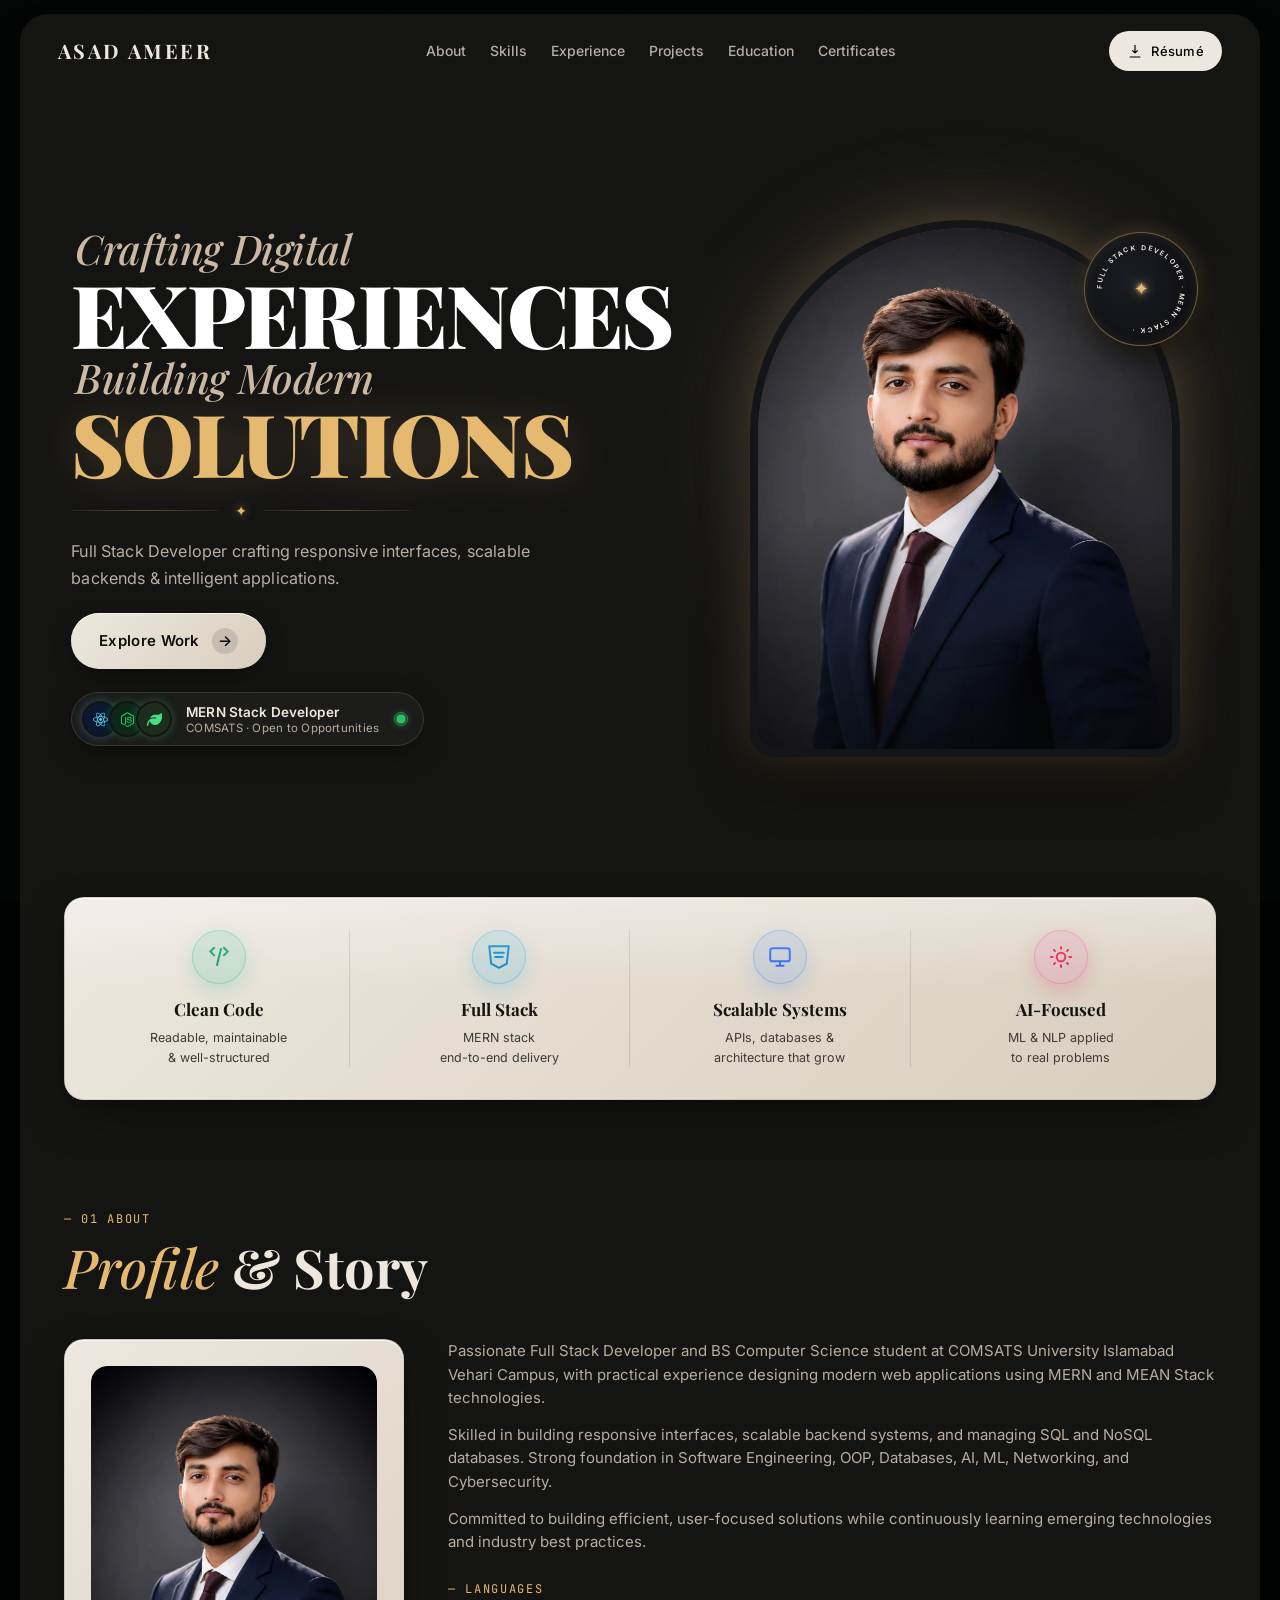
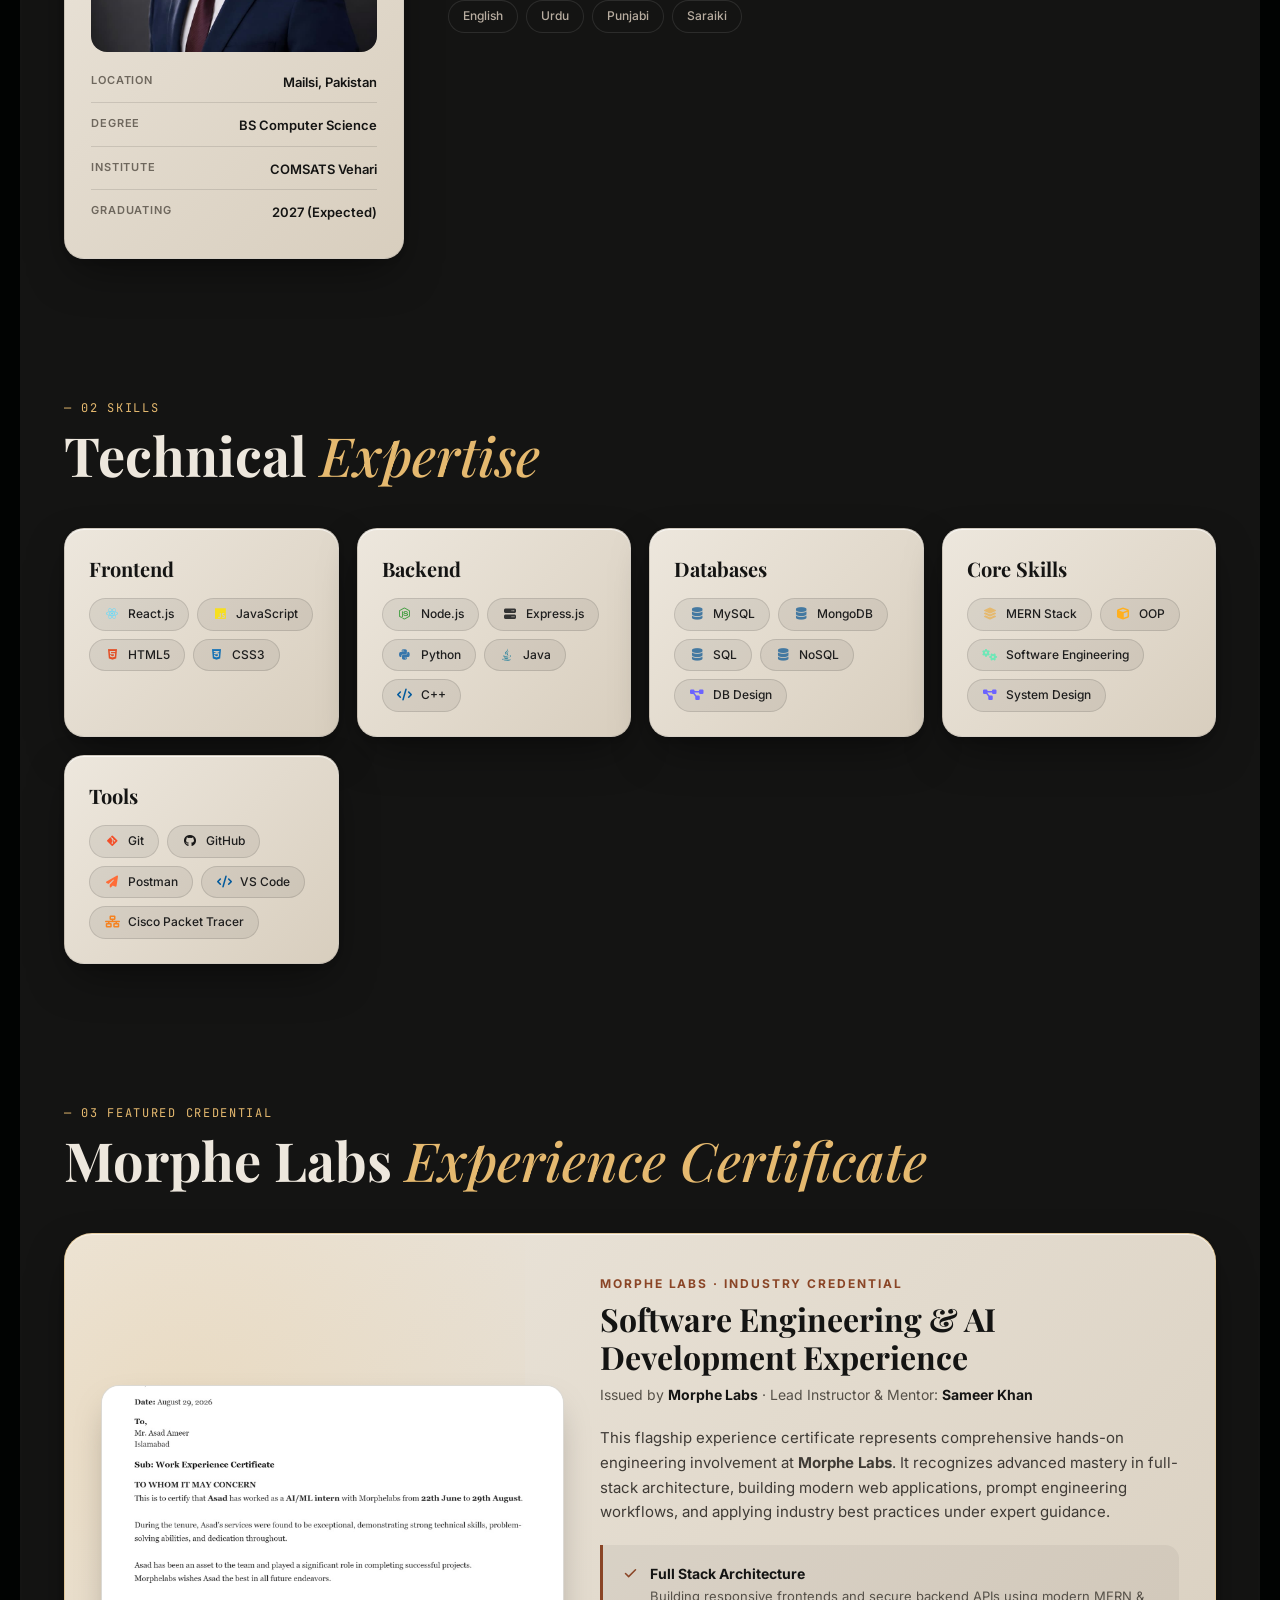
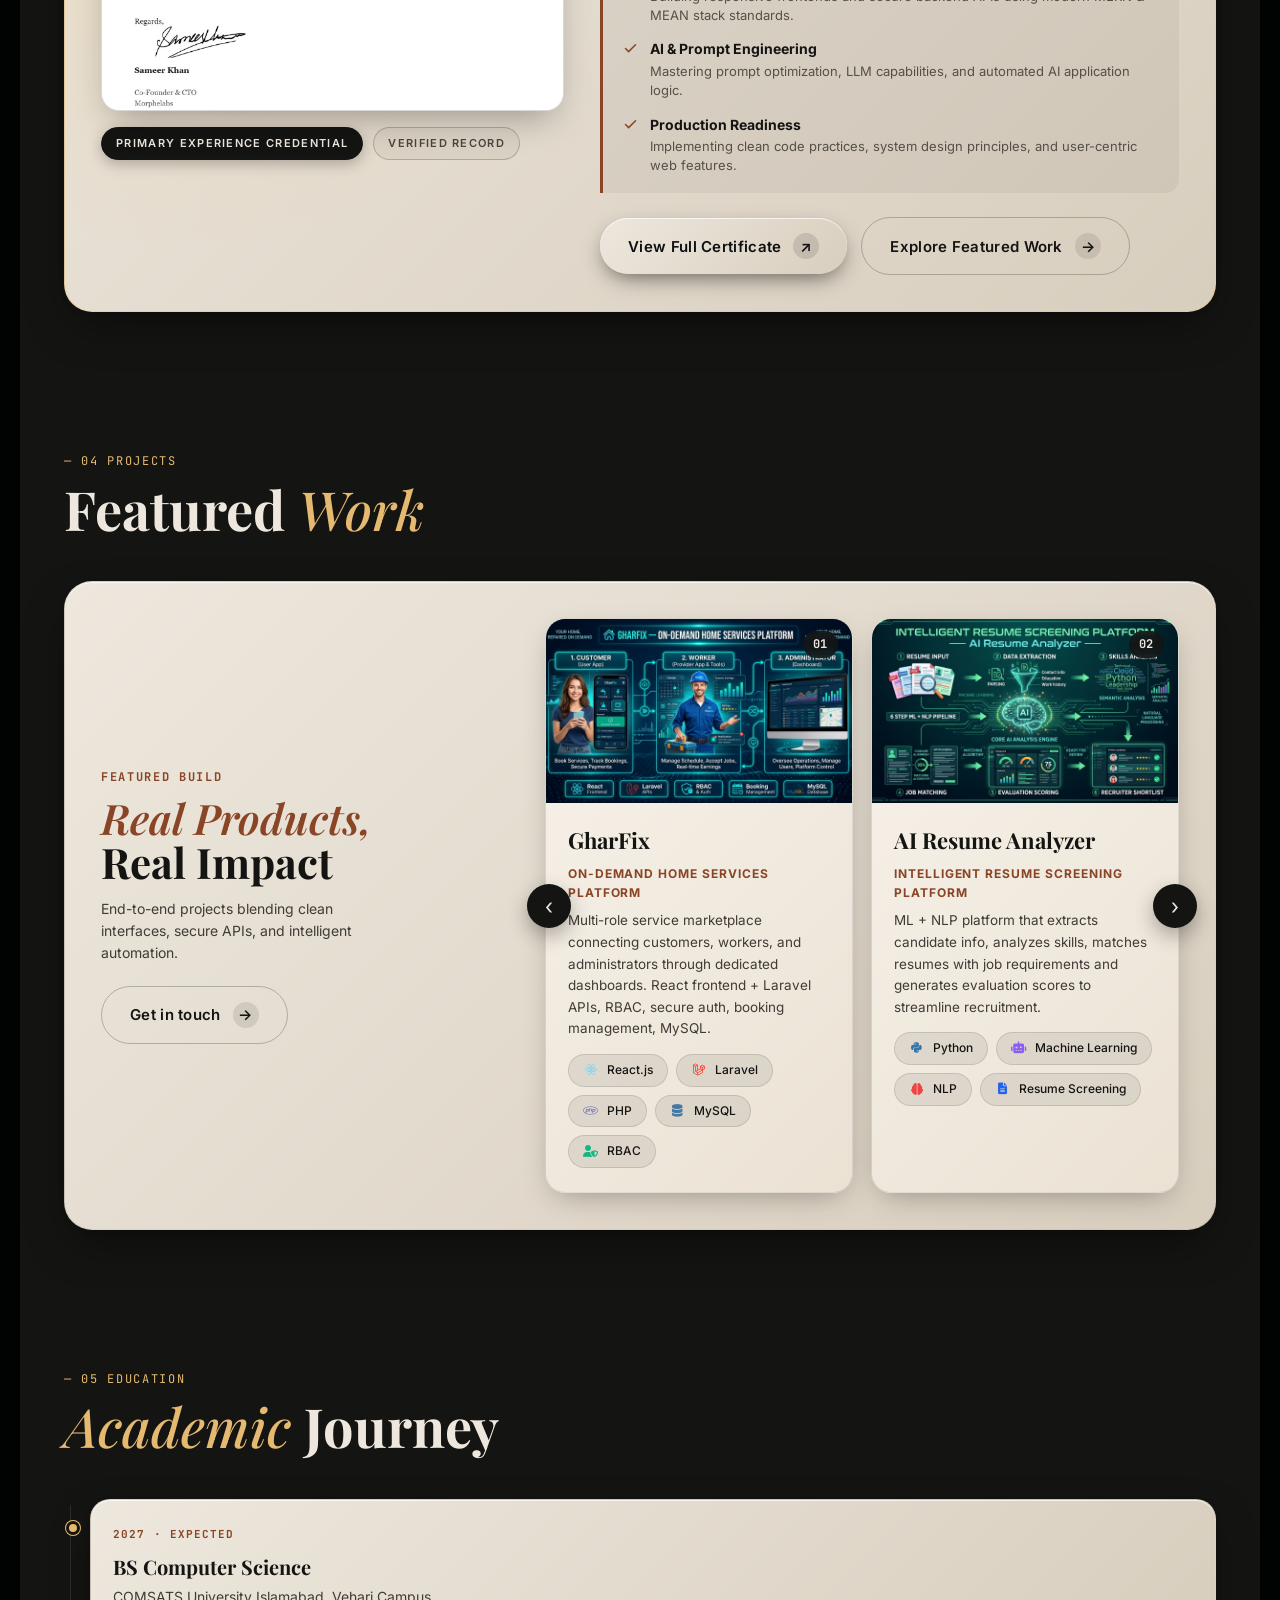
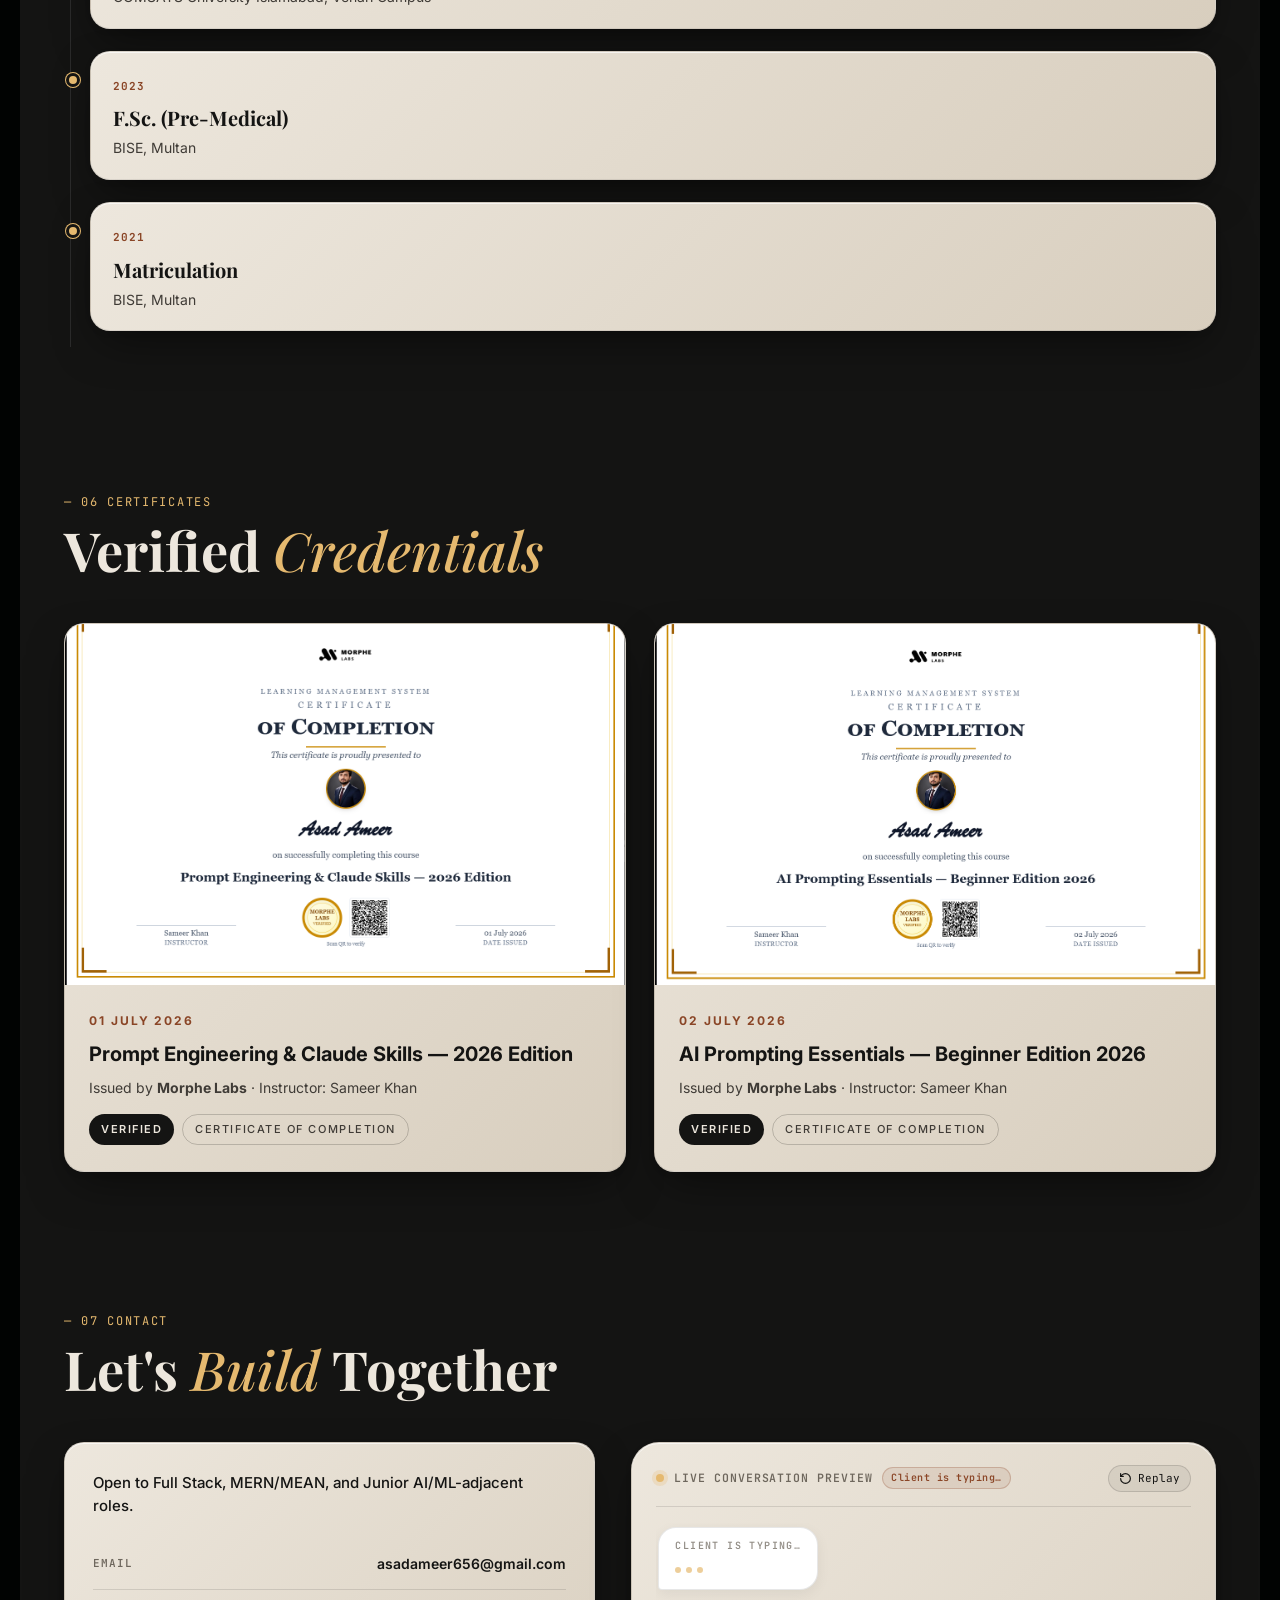
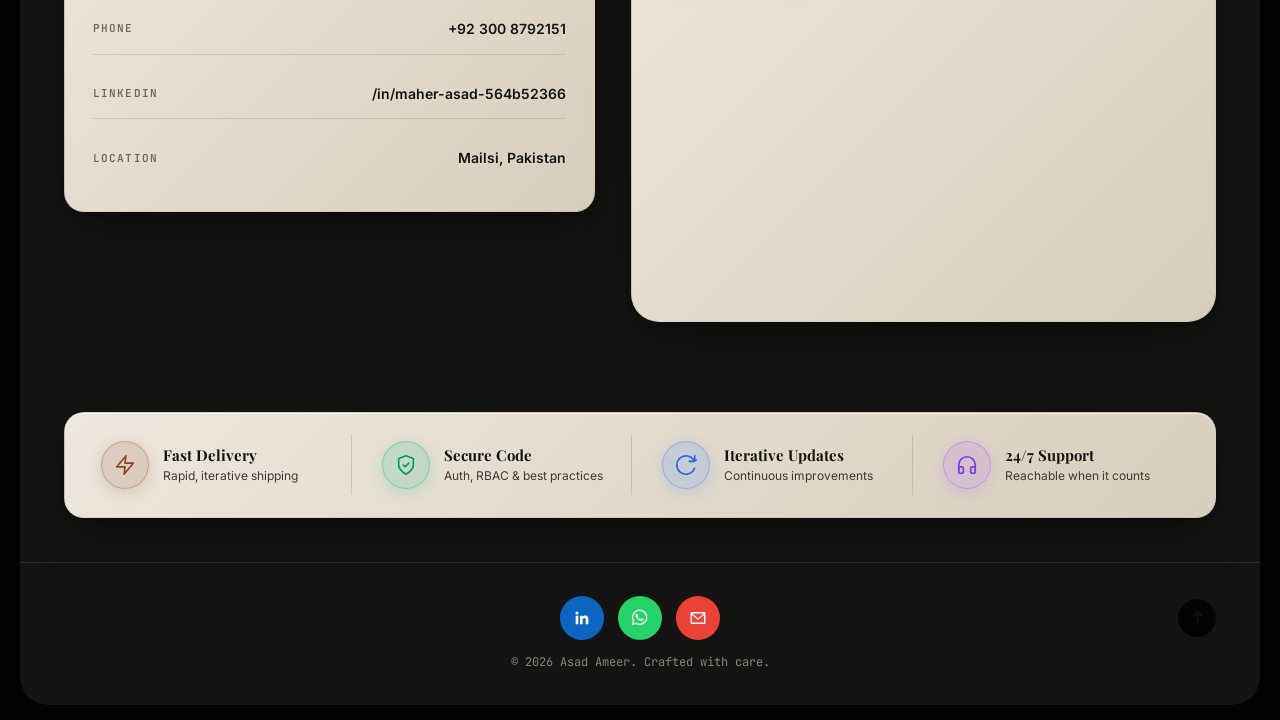
==== commit 18305900: "Updated Version" ====
--- a/index.html
+++ b/index.html
@@ -296,7 +296,7 @@
                 </div>
               </button>
               <div class="exp-cert-card__badge-bar">
-                <span class="exp-badge exp-badge--gold">✦ Primary Experience Credential</span>
+                <span class="exp-badge exp-badge--gold">Primary Experience Credential</span>
                 <span class="exp-badge exp-badge--outline">Verified Record</span>
               </div>
             </div>
@@ -319,7 +319,11 @@
 
               <div class="exp-cert-card__highlights">
                 <div class="exp-highlight">
-                  <div class="exp-highlight__icon">✦</div>
+                  <div class="exp-highlight__icon">
+                    <svg viewBox="0 0 24 24" width="15" height="15" fill="none" stroke="currentColor" stroke-width="2.4" stroke-linecap="round" stroke-linejoin="round">
+                      <polyline points="20 6 9 17 4 12" />
+                    </svg>
+                  </div>
                   <div>
                     <strong>Full Stack Architecture</strong>
                     <p>Building responsive frontends and secure backend APIs using modern MERN &amp; MEAN stack
@@ -327,14 +331,22 @@
                   </div>
                 </div>
                 <div class="exp-highlight">
-                  <div class="exp-highlight__icon">✦</div>
+                  <div class="exp-highlight__icon">
+                    <svg viewBox="0 0 24 24" width="15" height="15" fill="none" stroke="currentColor" stroke-width="2.4" stroke-linecap="round" stroke-linejoin="round">
+                      <polyline points="20 6 9 17 4 12" />
+                    </svg>
+                  </div>
                   <div>
                     <strong>AI &amp; Prompt Engineering</strong>
                     <p>Mastering prompt optimization, LLM capabilities, and automated AI application logic.</p>
                   </div>
                 </div>
                 <div class="exp-highlight">
-                  <div class="exp-highlight__icon">✦</div>
+                  <div class="exp-highlight__icon">
+                    <svg viewBox="0 0 24 24" width="15" height="15" fill="none" stroke="currentColor" stroke-width="2.4" stroke-linecap="round" stroke-linejoin="round">
+                      <polyline points="20 6 9 17 4 12" />
+                    </svg>
+                  </div>
                   <div>
                     <strong>Production Readiness</strong>
                     <p>Implementing clean code practices, system design principles, and user-centric web features.</p>
@@ -560,10 +572,21 @@
 
           <div class="chat-sim" data-reveal aria-label="Sample client conversation">
             <div class="chat-sim__header">
-              <span class="chat-sim__dot"></span>
-              <span class="chat-sim__title">Live conversation preview</span>
-            </div>
-            <div class="chat-sim__thread">
+              <div class="chat-sim__header-left">
+                <span class="chat-sim__dot" id="chatStatusDot"></span>
+                <span class="chat-sim__title">Live conversation preview</span>
+                <span class="chat-sim__status" id="chatStatusText">Live preview</span>
+              </div>
+              <button class="chat-sim__replay" id="chatReplayBtn" type="button" aria-label="Replay conversation">
+                <svg viewBox="0 0 24 24" width="13" height="13" fill="none" stroke="currentColor" stroke-width="2.2" stroke-linecap="round" stroke-linejoin="round">
+                  <path d="M3 12a9 9 0 1 0 9-9 9.75 9.75 0 0 0-6.74 2.74L3 8" />
+                  <path d="M3 3v5h5" />
+                </svg>
+                <span>Replay</span>
+              </button>
+            </div>
+            <div class="chat-sim__thread" id="chatThread" role="log" aria-live="polite">
+              <!-- Initial markup for SSR / progressive fallback -->
               <div class="chat-msg chat-msg--client">
                 <span class="chat-msg__who">Client</span>
                 <p>Hey Asad, I need a MERN dashboard with auth and Stripe billing. Can you take it on?</p>
@@ -571,22 +594,6 @@
               <div class="chat-msg chat-msg--asad">
                 <span class="chat-msg__who">Asad</span>
                 <p>Absolutely. I'll scope the data model, wire Stripe subscriptions, and ship a clean admin UI.</p>
-              </div>
-              <div class="chat-msg chat-msg--client">
-                <span class="chat-msg__who">Client</span>
-                <p>How soon can we see a working prototype?</p>
-              </div>
-              <div class="chat-msg chat-msg--asad">
-                <span class="chat-msg__who">Asad</span>
-                <p>A clickable prototype in 5 days, MVP in 3 weeks — with weekly demos so you steer the direction.</p>
-              </div>
-              <div class="chat-msg chat-msg--client">
-                <span class="chat-msg__who">Client</span>
-                <p>Perfect. Let's start.</p>
-              </div>
-              <div class="chat-msg chat-msg--asad chat-msg--typing">
-                <span class="chat-msg__who">Asad</span>
-                <p><span class="dot"></span><span class="dot"></span><span class="dot"></span></p>
               </div>
             </div>
           </div>
--- a/style.css
+++ b/style.css
@@ -15,10 +15,10 @@
   --ink-soft:#b8ada0;
   --muted:#8a8078;
   --line:rgba(255,255,255,0.10);
-  --band:#5F2E1B;         /* tan feature band */
-  --band-2:#1A2324;
-  --accent:#5F2E1B;       /* warm bronze */
-  --accent-2:#8a4526;     /* copper highlight */
+  --band:#1A2324;         /* dark slate */
+  --band-2:#141518;
+  --accent:#e5b96f;       /* warm champagne gold */
+  --accent-2:#cbb9a3;     /* cashmere sand highlight */
   --dark:#020403;         /* button/pill */
   --white:#ffffff;
   --shadow-sm:0 4px 18px -8px rgba(0,0,0,.55);
@@ -28,6 +28,16 @@
   --f-display:'Playfair Display', serif;
   --f-body:'Inter', system-ui, sans-serif;
   --f-mono:'JetBrains Mono', monospace;
+
+  /* Card Surfaces (matching Explore Work warm cream pill) */
+  --card-bg:linear-gradient(135deg, #ede7dd 0%, #d8cebe 100%);
+  --card-bg-subtle:linear-gradient(135deg, #f5efe6 0%, #e3d9cc 100%);
+  --card-ink:#141413;
+  --card-ink-soft:#3f3b36;
+  --card-muted:#6e675d;
+  --card-border:rgba(20, 20, 19, 0.09);
+  --card-shadow:0 18px 45px -12px rgba(0, 0, 0, 0.5), 0 2px 6px rgba(0, 0, 0, 0.08);
+  --card-shadow-hover:0 26px 55px -14px rgba(0, 0, 0, 0.65), 0 0 28px -4px rgba(229, 185, 111, 0.3);
 }
 
 body{
@@ -93,17 +103,17 @@
   width:32px;
   height:32px;
   border-radius:8px;
-  background:linear-gradient(135deg, var(--accent-2,#8a4526), var(--accent,#5F2E1B));
-  color:#fff;
+  background:linear-gradient(135deg, #e5b96f 0%, #d4a359 100%);
+  color:#141413;
   font-family:var(--f-body);
   font-size:11px;
   font-weight:700;
   letter-spacing:0;
-  box-shadow:0 4px 12px rgba(138,69,38,0.35);
+  box-shadow:0 4px 14px rgba(229,185,111,0.35);
   transition:transform .3s;
 }
 .nav__logo:hover .nav__logo-mark{ transform:scale(1.08) rotate(-4deg); }
-.nav__logo-name span{color:var(--accent-2)}
+.nav__logo-name span{color:var(--accent)}
 .nav__links{
   list-style:none;display:flex;gap:24px;
   font-size:14px;font-weight:500;color:var(--ink-soft);
@@ -131,7 +141,7 @@
   font-size:13px;font-weight:500;letter-spacing:.02em;
   transition:transform .25s, background .25s, color .25s;
 }
-.nav__cta:hover{background:var(--accent);color:var(--frame);transform:translateY(-2px)}
+.nav__cta:hover{background:var(--accent);color:#141413;transform:translateY(-2px)}
 
 .nav__toggle{display:none;flex-direction:column;gap:4px;width:30px}
 .nav__toggle span{height:2px;background:var(--ink);border-radius:2px;transition:.3s}
@@ -432,10 +442,10 @@
   color:#0e0f12;
 }
 .btn--primary:hover{
-  background:linear-gradient(135deg, #f59e0b, #d97706);
+  background:linear-gradient(135deg, #e5b96f, #d4a359);
   color:#0e0f12;
   transform:translateY(-2px);
-  box-shadow:0 12px 28px -6px rgba(245,158,11,0.5), inset 0 1px 0 rgba(255,255,255,0.5);
+  box-shadow:0 12px 28px -6px rgba(229,185,111,0.45), inset 0 1px 0 rgba(255,255,255,0.6);
 }
 .btn--primary:hover .btn__arrow{
   background:rgba(14,15,18,0.18);
@@ -443,32 +453,36 @@
 }
 .btn--ghost{
   background:transparent;color:var(--ink);
-  border:1px solid var(--ink);
-}
-.btn--ghost .btn__arrow{background:var(--ink);color:var(--frame)}
-.btn--ghost:hover{background:var(--ink);color:var(--frame)}
+  border:1px solid rgba(255,255,255,0.2);
+}
+.btn--ghost .btn__arrow{background:rgba(255,255,255,0.08);color:var(--ink)}
+.btn--ghost:hover{
+  background:rgba(229,185,111,0.12);
+  border-color:rgba(229,185,111,0.45);
+  color:#ffffff;
+}
 
 /* ==================== FEATURES STRIP ==================== */
 .features{
   margin:0 44px 40px;
-  background:var(--frame-2);
-  color:var(--ink);
-  border:1px solid var(--line);
+  background:var(--card-bg);
+  color:var(--card-ink);
+  border:1px solid var(--card-border);
   border-radius:var(--radius);
   padding:32px 24px;
   display:grid;grid-template-columns:repeat(4,1fr);
   gap:20px;
   position:relative;
-  box-shadow:var(--shadow-sm);
+  box-shadow:var(--card-shadow), inset 0 1px 0 rgba(255,255,255,0.7);
 }
 .features::after{
   content:"";position:absolute;inset:0;pointer-events:none;
-  background:linear-gradient(180deg,rgba(255,255,255,.03),transparent 40%);
+  background:linear-gradient(180deg,rgba(255,255,255,.35),transparent 45%);
   border-radius:inherit;
 }
 .feature{
   text-align:center;padding:0 10px;
-  border-right:1px solid var(--line);
+  border-right:1px solid rgba(20, 20, 19, 0.12);
 }
 .feature:last-child{border-right:none}
 .feature__icon{
@@ -482,38 +496,38 @@
 }
 .feature__icon--code{
   background:rgba(16, 185, 129, 0.16);
-  color:#10B981;
+  color:#059669;
   border:1px solid rgba(16, 185, 129, 0.35);
-  box-shadow:0 6px 20px rgba(16, 185, 129, 0.25);
+  box-shadow:0 6px 20px rgba(16, 185, 129, 0.22);
 }
 .feature__icon--stack{
-  background:rgba(97, 218, 251, 0.16);
-  color:#61DAFB;
-  border:1px solid rgba(97, 218, 251, 0.35);
-  box-shadow:0 6px 20px rgba(97, 218, 251, 0.25);
+  background:rgba(14, 165, 233, 0.16);
+  color:#0284c7;
+  border:1px solid rgba(14, 165, 233, 0.35);
+  box-shadow:0 6px 20px rgba(14, 165, 233, 0.22);
 }
 .feature__icon--system{
   background:rgba(59, 130, 246, 0.16);
-  color:#3B82F6;
+  color:#2563eb;
   border:1px solid rgba(59, 130, 246, 0.35);
-  box-shadow:0 6px 20px rgba(59, 130, 246, 0.25);
+  box-shadow:0 6px 20px rgba(59, 130, 246, 0.22);
 }
 .feature__icon--ai{
   background:rgba(236, 72, 153, 0.16);
-  color:#F43F5E;
+  color:#e11d48;
   border:1px solid rgba(236, 72, 153, 0.35);
-  box-shadow:0 6px 20px rgba(244, 63, 94, 0.25);
+  box-shadow:0 6px 20px rgba(225, 29, 72, 0.22);
 }
 .feature h4{
   font-family:var(--f-display);
-  font-weight:600;
+  font-weight:700;
   font-size:17px;
   margin-bottom:6px;
-  color:var(--ink);
+  color:var(--card-ink);
 }
 .feature p{
   font-size:12.5px;
-  color:var(--ink-soft);
+  color:var(--card-ink-soft);
   line-height:1.55;
 }
 
@@ -539,7 +553,14 @@
 
 /* ---- ABOUT ---- */
 .about__grid{display:grid;grid-template-columns:340px 1fr;gap:44px;align-items:start}
-.about__mark{background:var(--frame-2);border-radius:var(--radius);padding:26px;box-shadow:var(--shadow-sm)}
+.about__mark{
+  background:var(--card-bg);
+  color:var(--card-ink);
+  border:1px solid var(--card-border);
+  border-radius:var(--radius);
+  padding:26px;
+  box-shadow:var(--card-shadow), inset 0 1px 0 rgba(255,255,255,0.7);
+}
 .mark{
   width:100%;aspect-ratio:1;
   background:linear-gradient(135deg,var(--accent),var(--accent-2));
@@ -560,11 +581,11 @@
 .about__facts{list-style:none;display:flex;flex-direction:column;gap:12px}
 .about__facts li{
   display:flex;justify-content:space-between;font-size:13px;
-  padding-bottom:10px;border-bottom:1px solid var(--line);
+  padding-bottom:10px;border-bottom:1px solid rgba(20, 20, 19, 0.12);
 }
 .about__facts li:last-child{border-bottom:0}
-.about__facts span{color:var(--muted);text-transform:uppercase;letter-spacing:.08em;font-size:11px}
-.about__facts strong{color:var(--ink);font-weight:500;text-align:right}
+.about__facts span{color:var(--card-muted);text-transform:uppercase;letter-spacing:.08em;font-size:11px;font-weight:600}
+.about__facts strong{color:var(--card-ink);font-weight:600;text-align:right}
 .about__copy p{color:var(--ink-soft);margin-bottom:14px;font-size:15px}
 .about__langs{margin-top:22px}
 .about__langs .eyebrow{margin-bottom:10px}
@@ -621,45 +642,75 @@
   gap:18px;
 }
 .skill-card{
-  background:var(--frame-2);
-  border:1px solid var(--line);
+  background:var(--card-bg);
+  color:var(--card-ink);
+  border:1px solid var(--card-border);
   border-radius:var(--radius);
   padding:24px;
-  transition:transform .3s, box-shadow .3s, background .3s;
-}
-.skill-card:hover{transform:translateY(-6px);box-shadow:var(--shadow-md);background:var(--frame)}
+  box-shadow:var(--card-shadow), inset 0 1px 0 rgba(255,255,255,0.7);
+  transition:transform .3s, box-shadow .3s, border-color .3s;
+}
+.skill-card:hover{
+  transform:translateY(-6px);
+  box-shadow:var(--card-shadow-hover);
+  border-color:rgba(229,185,111,0.6);
+}
 .skill-card h3{
-  font-family:var(--f-display);font-weight:700;font-size:20px;margin-bottom:14px;color:var(--ink);
-}
-.skill-card h3::before{
-  content:"✦ ";color:var(--accent-2);font-size:14px;margin-right:2px;
+  font-family:var(--f-display);font-weight:700;font-size:20px;margin-bottom:14px;color:var(--card-ink);
+}
+.skill-card .chip{
+  background:rgba(20, 20, 19, 0.07);
+  color:#1e1e1e;
+  border:1px solid rgba(20, 20, 19, 0.12);
+  font-weight:500;
+}
+.skill-card .chip:hover{
+  background:#141413;
+  color:#ede7dd;
+  border-color:#141413;
 }
 
 /* ---- FEATURED PROJECTS ---- */
 .featured{
-  background:var(--frame-2);
+  background:var(--card-bg);
+  border:1px solid var(--card-border);
   border-radius:var(--radius-lg);
   padding:36px;
   display:grid;grid-template-columns:.9fr 1.4fr;gap:36px;
   align-items:center;position:relative;
-}
+  box-shadow:var(--card-shadow), inset 0 1px 0 rgba(255,255,255,0.7);
+}
+.featured__copy .eyebrow{color:#8a4526;font-weight:700}
 .featured__copy .featured__title{
   font-family:var(--f-display);font-size:clamp(30px,3.4vw,42px);
-  line-height:1.05;margin:8px 0 14px;color:var(--ink);font-weight:700;
-}
-.featured__copy .featured__title em{font-style:italic;font-weight:500;color:var(--accent)}
-.featured__copy .featured__desc{color:var(--ink-soft);font-size:14px;margin-bottom:22px;max-width:280px}
+  line-height:1.05;margin:8px 0 14px;color:var(--card-ink);font-weight:700;
+}
+.featured__copy .featured__title em{font-style:italic;font-weight:600;color:#8a4526}
+.featured__copy .featured__desc{color:var(--card-ink-soft);font-size:14px;margin-bottom:22px;max-width:280px}
+.featured__copy .btn--ghost{
+  border:1px solid rgba(20,20,19,0.25);
+  color:#141413;
+}
+.featured__copy .btn--ghost .btn__arrow{
+  background:rgba(20,20,19,0.1);color:#141413;
+}
+.featured__copy .btn--ghost:hover{
+  background:#141413;border-color:#141413;color:#ede7dd;
+}
+.featured__copy .btn--ghost:hover .btn__arrow{
+  background:rgba(255,255,255,0.15);color:#ede7dd;
+}
 
 .featured__carousel{position:relative}
 .featured__nav{
   position:absolute;top:50%;transform:translateY(-50%);
   width:44px;height:44px;border-radius:50%;
-  background:var(--frame);color:var(--ink);
+  background:#141413;color:#ede7dd;
   display:grid;place-items:center;font-size:22px;
-  box-shadow:var(--shadow-sm);z-index:3;
+  box-shadow:0 8px 20px rgba(0,0,0,0.3);z-index:3;
   transition:.25s;
 }
-.featured__nav:hover{background:var(--dark);color:var(--frame)}
+.featured__nav:hover{background:#e5b96f;color:#141413}
 .featured__nav--prev{left:-18px}
 .featured__nav--next{right:-18px}
 .featured__slides{
@@ -667,15 +718,22 @@
 }
 
 .project-card{
-  background:var(--frame);border-radius:var(--radius);
-  overflow:hidden;box-shadow:var(--shadow-sm);
+  background:linear-gradient(135deg, #f7f2ea 0%, #ebe2d4 100%);
+  border-radius:var(--radius);
+  overflow:hidden;
+  box-shadow:0 10px 30px -10px rgba(0,0,0,0.35);
   display:flex;flex-direction:column;
-  transition:transform .3s;
-}
-.project-card:hover{transform:translateY(-4px)}
+  border:1px solid rgba(20,20,19,0.1);
+  transition:transform .3s ease, border-color .3s ease, box-shadow .3s ease;
+}
+.project-card:hover{
+  transform:translateY(-5px);
+  border-color:rgba(229,185,111,0.6);
+  box-shadow:0 20px 45px -12px rgba(0,0,0,0.45), 0 0 20px -5px rgba(229,185,111,0.3);
+}
 .project-card__thumb{
   aspect-ratio:5/3;
-  background:linear-gradient(135deg,var(--band) 0%,var(--accent) 100%);
+  background:linear-gradient(135deg, #ede7dd 0%, rgba(229, 185, 111, 0.25) 100%);
   position:relative;display:grid;place-items:center;
   overflow:hidden;
 }
@@ -692,15 +750,26 @@
 .project-card__index{
   position:absolute;top:12px;right:14px;z-index:2;
   font-family:var(--f-mono);font-weight:700;font-size:12px;
-  background:rgba(0,0,0,0.65);color:#fff;
+  background:rgba(20,20,19,0.85);color:#ede7dd;
   padding:4px 10px;border-radius:999px;backdrop-filter:blur(4px);
   letter-spacing:.05em;
 }
 .project-card__body{padding:20px 22px 24px;display:flex;flex-direction:column;gap:8px}
-.project-card__body h4{font-family:var(--f-display);font-size:22px;font-weight:700;color:var(--ink)}
-.project-card__tag{font-size:12px;color:var(--accent);text-transform:uppercase;letter-spacing:.08em;font-weight:600}
-.project-card__desc{color:var(--ink-soft);font-size:13.5px;line-height:1.6}
+.project-card__body h4{font-family:var(--f-display);font-size:22px;font-weight:700;color:var(--card-ink)}
+.project-card__tag{font-size:12px;color:#8a4526;text-transform:uppercase;letter-spacing:.08em;font-weight:700}
+.project-card__desc{color:var(--card-ink-soft);font-size:13.5px;line-height:1.6}
 .project-card .chips{margin-top:6px}
+.project-card .chip{
+  background:rgba(20, 20, 19, 0.08);
+  color:#141413;
+  border:1px solid rgba(20, 20, 19, 0.12);
+  font-weight:500;
+}
+.project-card .chip:hover{
+  background:#141413;
+  color:#ede7dd;
+  border-color:#141413;
+}
 
 /* ---- EDUCATION timeline ---- */
 .timeline{position:relative;padding-left:26px}
@@ -714,32 +783,45 @@
   background:var(--accent);border:3px solid var(--frame);box-shadow:0 0 0 1px var(--accent);
 }
 .timeline__card{
-  background:var(--frame-2);border-radius:var(--radius);padding:20px 22px;
-  border:1px solid var(--line);
+  background:var(--card-bg);
+  border-radius:var(--radius);
+  padding:20px 22px;
+  border:1px solid var(--card-border);
+  box-shadow:var(--card-shadow), inset 0 1px 0 rgba(255,255,255,0.7);
+  transition:transform .3s ease, box-shadow .3s ease;
+}
+.timeline__card:hover{
+  transform:translateY(-3px);
+  box-shadow:var(--card-shadow-hover);
 }
 .timeline__year{
-  font-family:var(--f-mono);font-size:11px;color:var(--accent);
-  text-transform:uppercase;letter-spacing:.1em;
-}
-.timeline__card h3{font-family:var(--f-display);font-size:20px;margin:6px 0 4px;color:var(--ink)}
-.timeline__card p{color:var(--ink-soft);font-size:14px}
+  font-family:var(--f-mono);font-size:11px;color:#8a4526;
+  text-transform:uppercase;letter-spacing:.1em;font-weight:700;
+}
+.timeline__card h3{font-family:var(--f-display);font-size:20px;margin:6px 0 4px;color:var(--card-ink);font-weight:700}
+.timeline__card p{color:var(--card-ink-soft);font-size:14px}
 
 /* ---- CONTACT ---- */
 .contact__grid{display:grid;grid-template-columns:1fr 1.1fr;gap:36px;align-items:start}
 .contact__info{
-  background:var(--frame-2);border-radius:var(--radius);
-  padding:28px;display:flex;flex-direction:column;gap:14px;
-}
-.contact__lead{color:var(--ink-soft);font-size:15px;margin-bottom:8px}
+  background:var(--card-bg);
+  color:var(--card-ink);
+  border:1px solid var(--card-border);
+  border-radius:var(--radius);
+  padding:28px;
+  display:flex;flex-direction:column;gap:14px;
+  box-shadow:var(--card-shadow), inset 0 1px 0 rgba(255,255,255,0.7);
+}
+.contact__lead{color:var(--card-ink);font-size:15px;margin-bottom:8px;font-weight:500}
 .contact__row{
   display:flex;justify-content:space-between;align-items:center;
-  padding:14px 0;border-bottom:1px solid var(--line);
-  transition:color .25s;
+  padding:14px 0;border-bottom:1px solid rgba(20, 20, 19, 0.12);
+  transition:color .25s, transform .25s;
 }
 .contact__row:last-child{border-bottom:none}
-.contact__row:hover{color:var(--accent)}
-.contact__label{font-family:var(--f-mono);font-size:11px;color:var(--muted);text-transform:uppercase;letter-spacing:.1em}
-.contact__value{font-size:14px;font-weight:500}
+.contact__row:hover{color:#8a4526;transform:translateX(3px)}
+.contact__label{font-family:var(--f-mono);font-size:11px;color:var(--card-muted);text-transform:uppercase;letter-spacing:.1em;font-weight:600}
+.contact__value{font-size:14px;font-weight:600;color:var(--card-ink)}
 
 .contact__form{
   background:var(--frame-2);border-radius:var(--radius);padding:28px;
@@ -770,15 +852,17 @@
 /* ==================== SERVICES BOTTOM STRIP ==================== */
 .services{
   margin:20px 44px 44px;
-  background:var(--frame-2);
+  background:var(--card-bg);
+  border:1px solid var(--card-border);
   border-radius:var(--radius);
   padding:22px;
   display:grid;grid-template-columns:repeat(4,1fr);gap:16px;
+  box-shadow:var(--card-shadow), inset 0 1px 0 rgba(255,255,255,0.7);
 }
 .service{
   display:flex;align-items:center;gap:14px;
   padding:6px 14px;
-  border-right:1px solid var(--line);
+  border-right:1px solid rgba(20, 20, 19, 0.12);
 }
 .service:last-child{border-right:none}
 .service__icon{
@@ -790,31 +874,31 @@
   transform:scale(1.08);
 }
 .service__icon--fast{
-  background:rgba(245, 158, 11, 0.16);
-  color:#F59E0B;
-  border:1px solid rgba(245, 158, 11, 0.35);
-  box-shadow:0 4px 16px rgba(245, 158, 11, 0.22);
+  background:rgba(138, 69, 38, 0.14);
+  color:#8a4526;
+  border:1px solid rgba(138, 69, 38, 0.3);
+  box-shadow:0 4px 16px rgba(138, 69, 38, 0.18);
 }
 .service__icon--secure{
   background:rgba(16, 185, 129, 0.16);
-  color:#10B981;
+  color:#059669;
   border:1px solid rgba(16, 185, 129, 0.35);
-  box-shadow:0 4px 16px rgba(16, 185, 129, 0.22);
+  box-shadow:0 4px 16px rgba(16, 185, 129, 0.18);
 }
 .service__icon--iterative{
   background:rgba(59, 130, 246, 0.16);
-  color:#3B82F6;
+  color:#2563eb;
   border:1px solid rgba(59, 130, 246, 0.35);
-  box-shadow:0 4px 16px rgba(59, 130, 246, 0.22);
+  box-shadow:0 4px 16px rgba(59, 130, 246, 0.18);
 }
 .service__icon--support{
   background:rgba(168, 85, 247, 0.16);
-  color:#A855F7;
+  color:#7c3aed;
   border:1px solid rgba(168, 85, 247, 0.35);
-  box-shadow:0 4px 16px rgba(168, 85, 247, 0.22);
-}
-.service strong{display:block;font-family:var(--f-display);font-size:15px;color:var(--ink);font-weight:600}
-.service span{display:block;font-size:12px;color:var(--muted)}
+  box-shadow:0 4px 16px rgba(168, 85, 247, 0.18);
+}
+.service strong{display:block;font-family:var(--f-display);font-size:15px;color:var(--card-ink);font-weight:700}
+.service span{display:block;font-size:12px;color:var(--card-ink-soft)}
 
 /* ==================== FOOTER ==================== */
 .footer{padding:20px 44px 34px;border-top:1px solid var(--line)}
@@ -942,8 +1026,7 @@
   .cert-lightbox__close{top:12px;right:14px;width:38px;height:38px;font-size:22px}
 
   .services,.features{grid-template-columns:1fr}
-  .service,.feature{border-right:none !important;border-bottom:1px solid var(--line)}
-  .feature{border-bottom-color:rgba(255,255,255,.14)}
+  .service,.feature{border-right:none !important;border-bottom:1px solid rgba(20, 20, 19, 0.12)}
   .feature:last-child,.service:last-child{border-bottom:none}
 
   .hero__divider{width:min(280px,90%);margin:14px auto}
@@ -951,80 +1034,175 @@
 
 /* ==================== CHAT SIMULATION ==================== */
 .chat-sim{
-  background:var(--frame-2);
-  border:1px solid var(--line);
+  background:var(--card-bg);
+  border:1px solid var(--card-border);
   border-radius:var(--radius-lg);
-  padding:22px;
-  box-shadow:var(--shadow-md);
-  display:flex;flex-direction:column;gap:16px;
+  padding:22px 24px;
+  box-shadow:var(--card-shadow), inset 0 1px 0 rgba(255,255,255,0.7);
+  display:flex;
+  flex-direction:column;
+  gap:16px;
+  min-height:480px;
+  max-height:510px;
+  position:relative;
 }
 .chat-sim__header{
-  display:flex;align-items:center;gap:10px;
-  padding-bottom:12px;border-bottom:1px solid var(--line);
-  font-family:var(--f-mono);font-size:12px;
-  color:var(--ink-soft);letter-spacing:.08em;text-transform:uppercase;
+  display:flex;
+  align-items:center;
+  justify-content:space-between;
+  gap:10px;
+  padding-bottom:14px;
+  border-bottom:1px solid rgba(20, 20, 19, 0.12);
+}
+.chat-sim__header-left{
+  display:flex;
+  align-items:center;
+  gap:10px;
+}
+.chat-sim__title{
+  font-family:var(--f-mono);
+  font-size:11.5px;
+  color:var(--card-muted);
+  letter-spacing:.08em;
+  text-transform:uppercase;
+  font-weight:600;
+}
+.chat-sim__status{
+  font-family:var(--f-mono);
+  font-size:10px;
+  color:#8a4526;
+  background:rgba(138, 69, 38, 0.1);
+  border:1px solid rgba(138, 69, 38, 0.25);
+  padding:2px 8px;
+  border-radius:999px;
+  letter-spacing:.05em;
+  font-weight:600;
+  transition:all .3s ease;
 }
 .chat-sim__dot{
-  width:8px;height:8px;border-radius:50%;
-  background:var(--accent);
-  box-shadow:0 0 0 4px rgba(95,46,27,.18);
+  width:8px;
+  height:8px;
+  border-radius:50%;
+  background:#16a34a;
+  box-shadow:0 0 0 4px rgba(22,163,74,0.18);
   animation:pulse 1.8s ease-in-out infinite;
-}
-@keyframes pulse{
-  0%,100%{opacity:1;transform:scale(1)}
-  50%{opacity:.55;transform:scale(1.15)}
+  transition:background .3s, box-shadow .3s;
+}
+.chat-sim__replay{
+  display:inline-flex;
+  align-items:center;
+  gap:6px;
+  background:rgba(20, 20, 19, 0.06);
+  border:1px solid rgba(20, 20, 19, 0.14);
+  color:#141413;
+  padding:4px 10px;
+  border-radius:999px;
+  font-size:11px;
+  font-family:var(--f-mono);
+  cursor:pointer;
+  transition:all .25s ease;
+}
+.chat-sim__replay:hover,
+.chat-sim__replay.is-highlight{
+  background:#141413;
+  border-color:#141413;
+  color:#ede7dd;
+  transform:scale(1.04);
 }
 .chat-sim__thread{
-  display:flex;flex-direction:column;gap:12px;
-  max-height:520px;overflow-y:auto;padding-right:4px;
+  flex:1;
+  display:flex;
+  flex-direction:column;
+  gap:12px;
+  overflow-y:auto;
+  padding:4px 6px 12px 2px;
+  scrollbar-width:thin;
+  scrollbar-color:rgba(20, 20, 19, 0.25) transparent;
+}
+.chat-sim__thread::-webkit-scrollbar{
+  width:4px;
+}
+.chat-sim__thread::-webkit-scrollbar-track{
+  background:transparent;
+}
+.chat-sim__thread::-webkit-scrollbar-thumb{
+  background:rgba(20, 20, 19, 0.22);
+  border-radius:999px;
+}
+.chat-sim__thread::-webkit-scrollbar-thumb:hover{
+  background:rgba(20, 20, 19, 0.45);
 }
 .chat-msg{
-  max-width:82%;
+  max-width:84%;
   padding:12px 16px;
   border-radius:18px;
-  font-size:14px;line-height:1.55;
-  animation:msgIn .5s ease both;
+  font-size:14px;
+  line-height:1.55;
+  position:relative;
+  animation:chatPopIn .35s cubic-bezier(.2,.8,.2,1) both;
 }
 .chat-msg__who{
-  display:block;font-family:var(--f-mono);
-  font-size:10px;letter-spacing:.14em;text-transform:uppercase;
-  opacity:.65;margin-bottom:4px;
+  display:block;
+  font-family:var(--f-mono);
+  font-size:10px;
+  letter-spacing:.14em;
+  text-transform:uppercase;
+  opacity:.75;
+  margin-bottom:4px;
 }
 .chat-msg--client{
   align-self:flex-start;
-  background:var(--dark);
-  color:var(--ink);
-  border:1px solid var(--line);
-  border-top-left-radius:6px;
+  background:#ffffff;
+  color:#141413;
+  border:1px solid rgba(20, 20, 19, 0.10);
+  border-bottom-left-radius:4px;
+  box-shadow:0 4px 14px rgba(0, 0, 0, 0.06);
+}
+.chat-msg--client .chat-msg__who{
+  color:var(--card-muted);
+  font-weight:600;
 }
 .chat-msg--asad{
   align-self:flex-end;
-  background:var(--accent);
-  color:#fff;
-  border-top-right-radius:6px;
-}
-.chat-msg--asad .chat-msg__who{color:rgba(255,255,255,.75)}
-.chat-msg--typing p{display:inline-flex;gap:4px;align-items:center;height:14px}
+  background:linear-gradient(135deg, #22201d 0%, #141413 100%);
+  border:1px solid #141413;
+  color:#ede7dd;
+  border-bottom-right-radius:4px;
+  box-shadow:0 8px 24px -6px rgba(0,0,0,0.35);
+}
+.chat-msg--asad .chat-msg__who{
+  color:#e5b96f;
+  font-weight:700;
+}
+.chat-msg--typing{
+  padding:10px 16px;
+  animation:chatPopIn .3s ease both;
+}
+.chat-msg--typing p{
+  display:inline-flex;
+  gap:5px;
+  align-items:center;
+  height:14px;
+  margin-top:2px;
+}
 .chat-msg--typing .dot{
-  width:6px;height:6px;border-radius:50%;background:#fff;opacity:.6;
-  animation:typing 1.2s infinite ease-in-out;
-}
-.chat-msg--typing .dot:nth-child(2){animation-delay:.15s}
-.chat-msg--typing .dot:nth-child(3){animation-delay:.3s}
-@keyframes typing{
-  0%,60%,100%{transform:translateY(0);opacity:.4}
-  30%{transform:translateY(-4px);opacity:1}
-}
-@keyframes msgIn{
-  from{opacity:0;transform:translateY(8px)}
-  to{opacity:1;transform:translateY(0)}
-}
-.chat-msg:nth-child(1){animation-delay:.05s}
-.chat-msg:nth-child(2){animation-delay:.25s}
-.chat-msg:nth-child(3){animation-delay:.45s}
-.chat-msg:nth-child(4){animation-delay:.65s}
-.chat-msg:nth-child(5){animation-delay:.85s}
-.chat-msg:nth-child(6){animation-delay:1.05s}
+  width:6px;
+  height:6px;
+  border-radius:50%;
+  background:#e5b96f;
+  opacity:.7;
+  animation:typingDot 1.2s infinite ease-in-out;
+}
+.chat-msg--typing .dot:nth-child(2){animation-delay:.18s}
+.chat-msg--typing .dot:nth-child(3){animation-delay:.36s}
+@keyframes typingDot{
+  0%,60%,100%{transform:translateY(0);opacity:.35}
+  30%{transform:translateY(-5px);opacity:1;background:#fff}
+}
+@keyframes chatPopIn{
+  from{opacity:0;transform:translateY(10px) scale(0.97)}
+  to{opacity:1;transform:translateY(0) scale(1)}
+}
 
 /* ===== Certificates ===== */
 .certs{
@@ -1033,18 +1211,19 @@
   gap:28px;
 }
 .cert-card{
-  background:var(--surface,#0f1013);
-  border:1px solid rgba(255,255,255,.08);
+  background:var(--card-bg);
+  border:1px solid var(--card-border);
   border-radius:20px;
   overflow:hidden;
   display:flex;
   flex-direction:column;
+  box-shadow:var(--card-shadow), inset 0 1px 0 rgba(255,255,255,0.7);
   transition:transform .5s cubic-bezier(.2,.7,.2,1), border-color .3s, box-shadow .5s;
 }
 .cert-card:hover{
   transform:translateY(-6px);
-  border-color:rgba(255,255,255,.18);
-  box-shadow:0 30px 60px -30px rgba(0,0,0,.6);
+  border-color:rgba(229,185,111,0.6);
+  box-shadow:var(--card-shadow-hover);
 }
 .cert-card__media{
   position:relative;
@@ -1088,17 +1267,19 @@
   font-size:12px;
   letter-spacing:.16em;
   text-transform:uppercase;
-  color:var(--accent);
+  color:#8a4526;
+  font-weight:700;
   margin-bottom:10px;
 }
 .cert-card__body h3{
   font-size:20px;
   line-height:1.3;
   margin:0 0 10px;
-  font-weight:500;
+  font-weight:700;
+  color:var(--card-ink);
 }
 .cert-card__body p{
-  color:var(--muted,#9a9a9a);
+  color:var(--card-ink-soft);
   font-size:14px;
   margin:0 0 16px;
 }
@@ -1112,15 +1293,15 @@
   letter-spacing:.14em;
   text-transform:uppercase;
   border-radius:999px;
-  background:var(--accent);
-  color:#0b0b0d;
+  background:#141413;
+  color:#ede7dd;
   font-weight:600;
 }
 .cert-badge--ghost{
   background:transparent;
-  color:var(--muted,#9a9a9a);
-  border:1px solid rgba(255,255,255,.14);
-  font-weight:400;
+  color:var(--card-ink-soft);
+  border:1px solid rgba(20,20,19,.2);
+  font-weight:500;
 }
 
 /* Lightbox */
@@ -1192,17 +1373,18 @@
 }
 .exp-cert-card {
   position: relative;
-  background: linear-gradient(145deg, rgba(26,35,36,0.85) 0%, rgba(20,20,19,0.95) 100%);
-  border: 1px solid rgba(138, 69, 38, 0.35);
+  background: var(--card-bg);
+  color: var(--card-ink);
+  border: 1px solid rgba(229, 185, 111, 0.5);
   border-radius: var(--radius-lg, 28px);
   padding: 36px;
   overflow: hidden;
-  box-shadow: 0 25px 60px -20px rgba(0, 0, 0, 0.7), inset 0 1px 0 rgba(255, 255, 255, 0.08);
+  box-shadow: var(--card-shadow), inset 0 1px 0 rgba(255, 255, 255, 0.7);
   transition: border-color .4s, box-shadow .4s, transform .4s;
 }
 .exp-cert-card:hover {
-  border-color: var(--accent-2, #8a4526);
-  box-shadow: 0 35px 75px -25px rgba(138, 69, 38, 0.25), 0 20px 50px -20px rgba(0, 0, 0, 0.8);
+  border-color: #e5b96f;
+  box-shadow: var(--card-shadow-hover);
 }
 .exp-cert-card__glow {
   position: absolute;
@@ -1210,7 +1392,7 @@
   left: -20%;
   width: 60%;
   height: 140%;
-  background: radial-gradient(circle, rgba(138, 69, 38, 0.15) 0%, transparent 70%);
+  background: radial-gradient(circle, rgba(229, 185, 111, 0.22) 0%, transparent 70%);
   pointer-events: none;
   z-index: 0;
 }
@@ -1232,11 +1414,11 @@
   width: 100%;
   border-radius: 18px;
   overflow: hidden;
-  border: 1px solid rgba(255, 255, 255, 0.12);
+  border: 1px solid rgba(20, 20, 19, 0.12);
   background: #f7f5ef;
   cursor: zoom-in;
   padding: 0;
-  box-shadow: 0 16px 36px -12px rgba(0,0,0,0.6);
+  box-shadow: 0 16px 36px -12px rgba(0,0,0,0.35);
   aspect-ratio: 1.42 / 1;
 }
 .exp-cert-card__media img {
@@ -1271,9 +1453,9 @@
   font-weight: 600;
   letter-spacing: .04em;
   border-radius: 999px;
-  background: var(--accent, #5F2E1B);
-  color: #fff;
-  box-shadow: 0 8px 20px rgba(0, 0, 0, 0.4);
+  background: #141413;
+  color: #ede7dd;
+  box-shadow: 0 8px 20px rgba(0, 0, 0, 0.35);
 }
 .exp-cert-card__badge-bar {
   display: flex;
@@ -1292,14 +1474,15 @@
   border-radius: 999px;
 }
 .exp-badge--gold {
-  background: linear-gradient(135deg, #8a4526 0%, #5F2E1B 100%);
-  color: #fff;
-  box-shadow: 0 4px 14px rgba(138, 69, 38, 0.3);
+  background: #141413;
+  border: 1px solid #141413;
+  color: #ede7dd;
+  box-shadow: 0 4px 14px rgba(0, 0, 0, 0.25);
 }
 .exp-badge--outline {
-  border: 1px solid rgba(255, 255, 255, 0.16);
-  color: var(--ink-soft, #b8ada0);
-  background: rgba(255, 255, 255, 0.03);
+  border: 1px solid rgba(20, 20, 19, 0.22);
+  color: #4a453f;
+  background: rgba(20, 20, 19, 0.04);
 }
 
 .exp-cert-card__content {
@@ -1310,32 +1493,32 @@
 .exp-cert-card__org {
   display: inline-block;
   font-size: 12px;
-  font-weight: 600;
+  font-weight: 700;
   letter-spacing: .16em;
   text-transform: uppercase;
-  color: var(--accent-2, #8a4526);
+  color: #8a4526;
   margin-bottom: 6px;
 }
 .exp-cert-card__title {
   font-family: var(--f-display, serif);
   font-size: clamp(24px, 3vw, 32px);
   line-height: 1.2;
-  color: var(--ink, #ede7dd);
+  color: var(--card-ink);
   font-weight: 700;
   margin: 0 0 8px;
 }
 .exp-cert-card__meta {
   font-size: 14px;
-  color: var(--ink-soft, #b8ada0);
+  color: #555048;
   margin: 0;
 }
 .exp-cert-card__meta strong {
-  color: var(--ink, #ede7dd);
+  color: var(--card-ink);
 }
 .exp-cert-card__desc {
   font-size: 15px;
   line-height: 1.65;
-  color: var(--ink-soft, #b8ada0);
+  color: var(--card-ink-soft);
   margin: 0;
 }
 .exp-cert-card__highlights {
@@ -1343,8 +1526,8 @@
   flex-direction: column;
   gap: 14px;
   padding: 18px 20px;
-  background: rgba(0, 0, 0, 0.25);
-  border-left: 3px solid var(--accent, #5F2E1B);
+  background: rgba(20, 20, 19, 0.05);
+  border-left: 3px solid #8a4526;
   border-radius: 0 14px 14px 0;
 }
 .exp-highlight {
@@ -1353,19 +1536,23 @@
   align-items: flex-start;
 }
 .exp-highlight__icon {
-  color: var(--accent-2, #8a4526);
-  font-size: 14px;
-  line-height: 1.4;
+  color: #8a4526;
+  display: flex;
+  align-items: center;
+  justify-content: center;
+  margin-top: 3px;
+  flex-shrink: 0;
 }
 .exp-highlight strong {
   display: block;
   font-size: 14px;
-  color: var(--ink, #ede7dd);
+  color: var(--card-ink);
+  font-weight: 700;
   margin-bottom: 2px;
 }
 .exp-highlight p {
   font-size: 13px;
-  color: var(--muted, #8a8078);
+  color: #555048;
   line-height: 1.45;
   margin: 0;
 }
@@ -1375,6 +1562,23 @@
   gap: 14px;
   align-items: center;
   margin-top: 4px;
+}
+.exp-cert-card__actions .btn--ghost {
+  border: 1px solid rgba(20, 20, 19, 0.25);
+  color: #141413;
+}
+.exp-cert-card__actions .btn--ghost .btn__arrow {
+  background: rgba(20, 20, 19, 0.1);
+  color: #141413;
+}
+.exp-cert-card__actions .btn--ghost:hover {
+  background: #141413;
+  border-color: #141413;
+  color: #ede7dd;
+}
+.exp-cert-card__actions .btn--ghost:hover .btn__arrow {
+  background: rgba(255, 255, 255, 0.15);
+  color: #ede7dd;
 }
 
 @media (max-width: 900px) {
